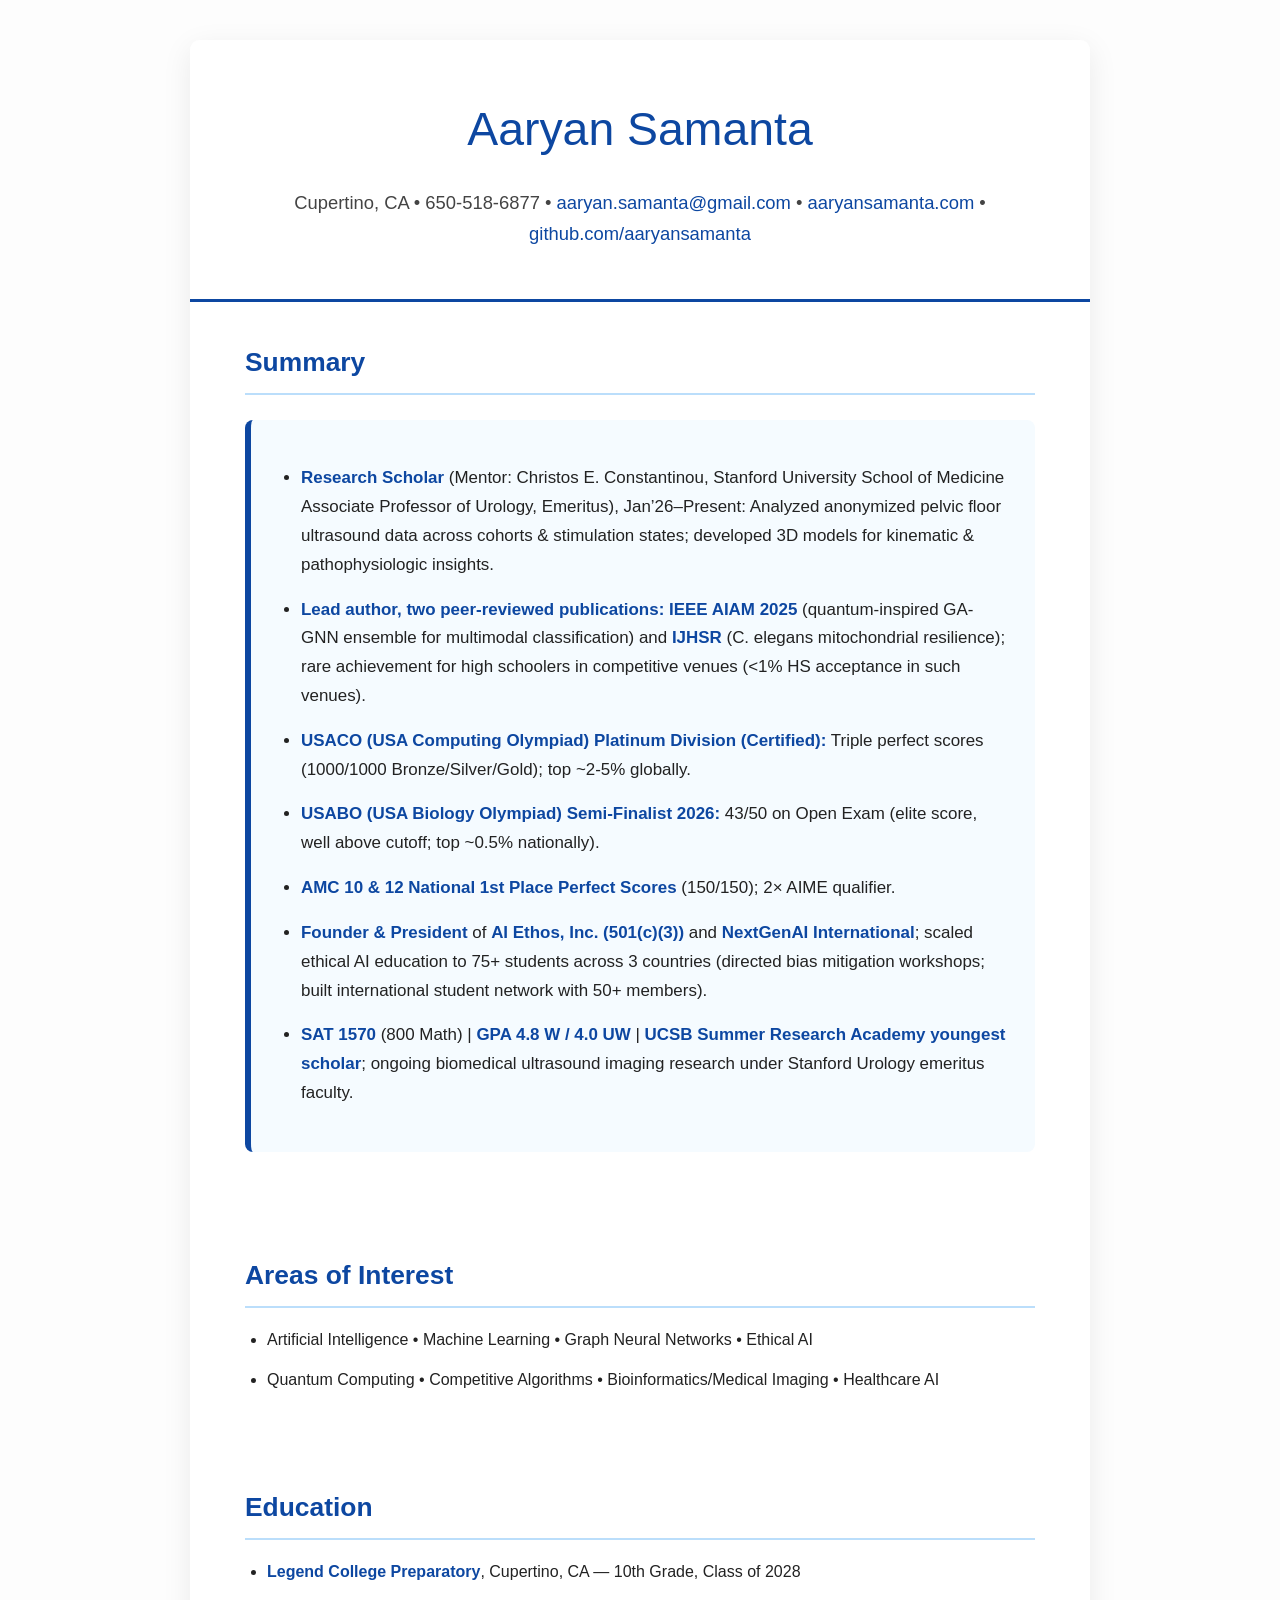
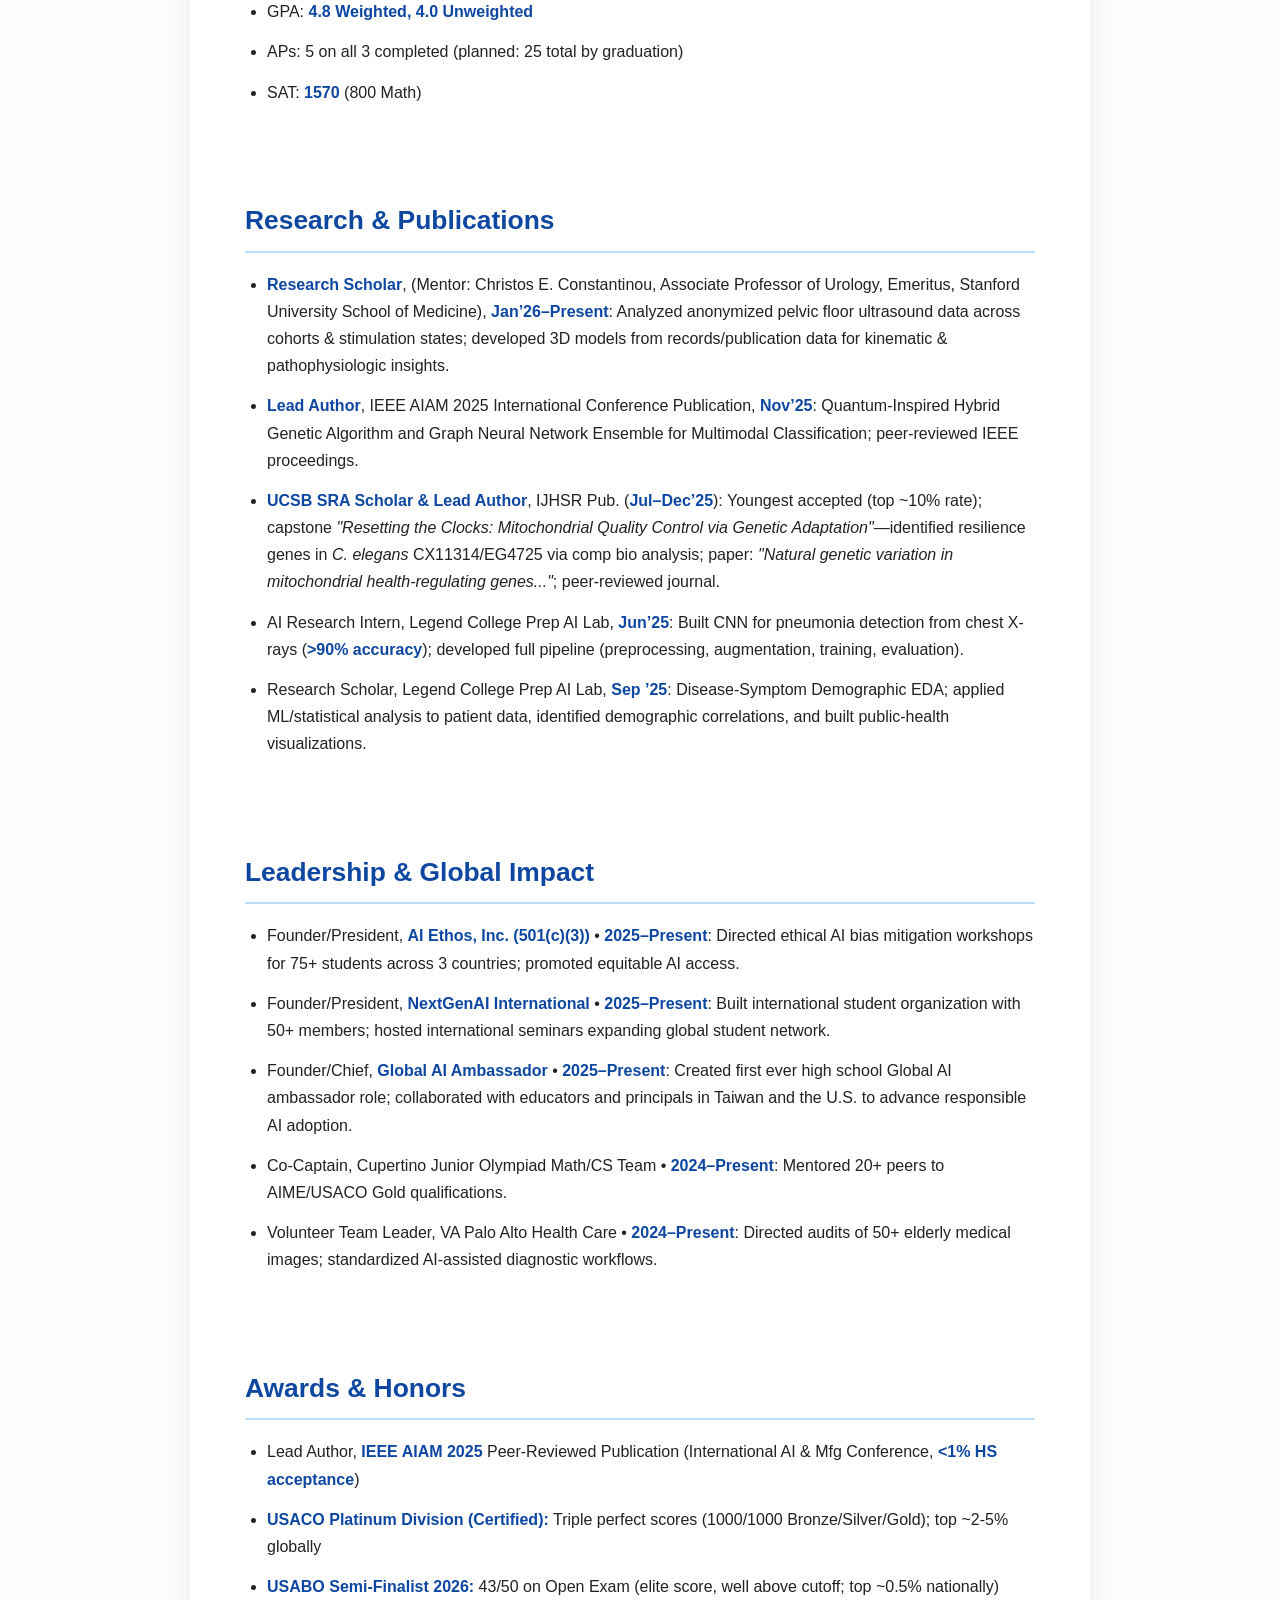
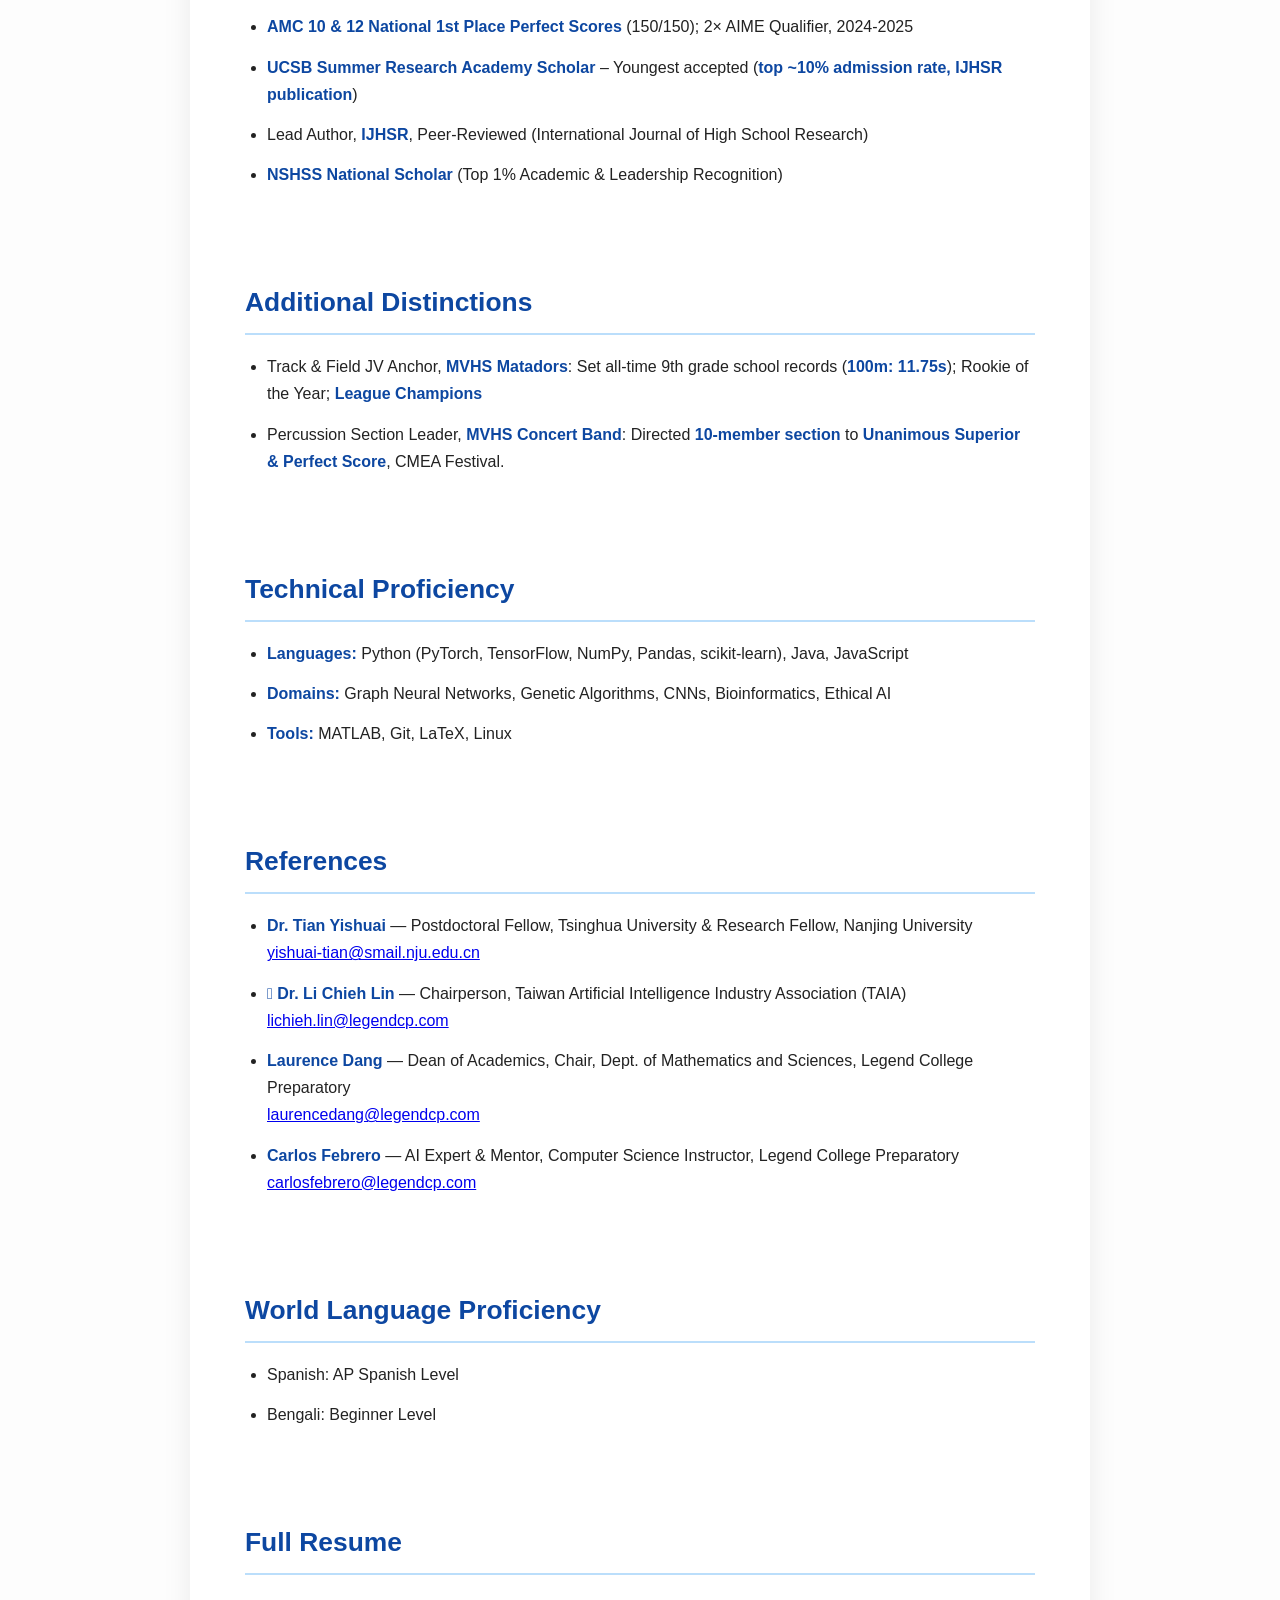
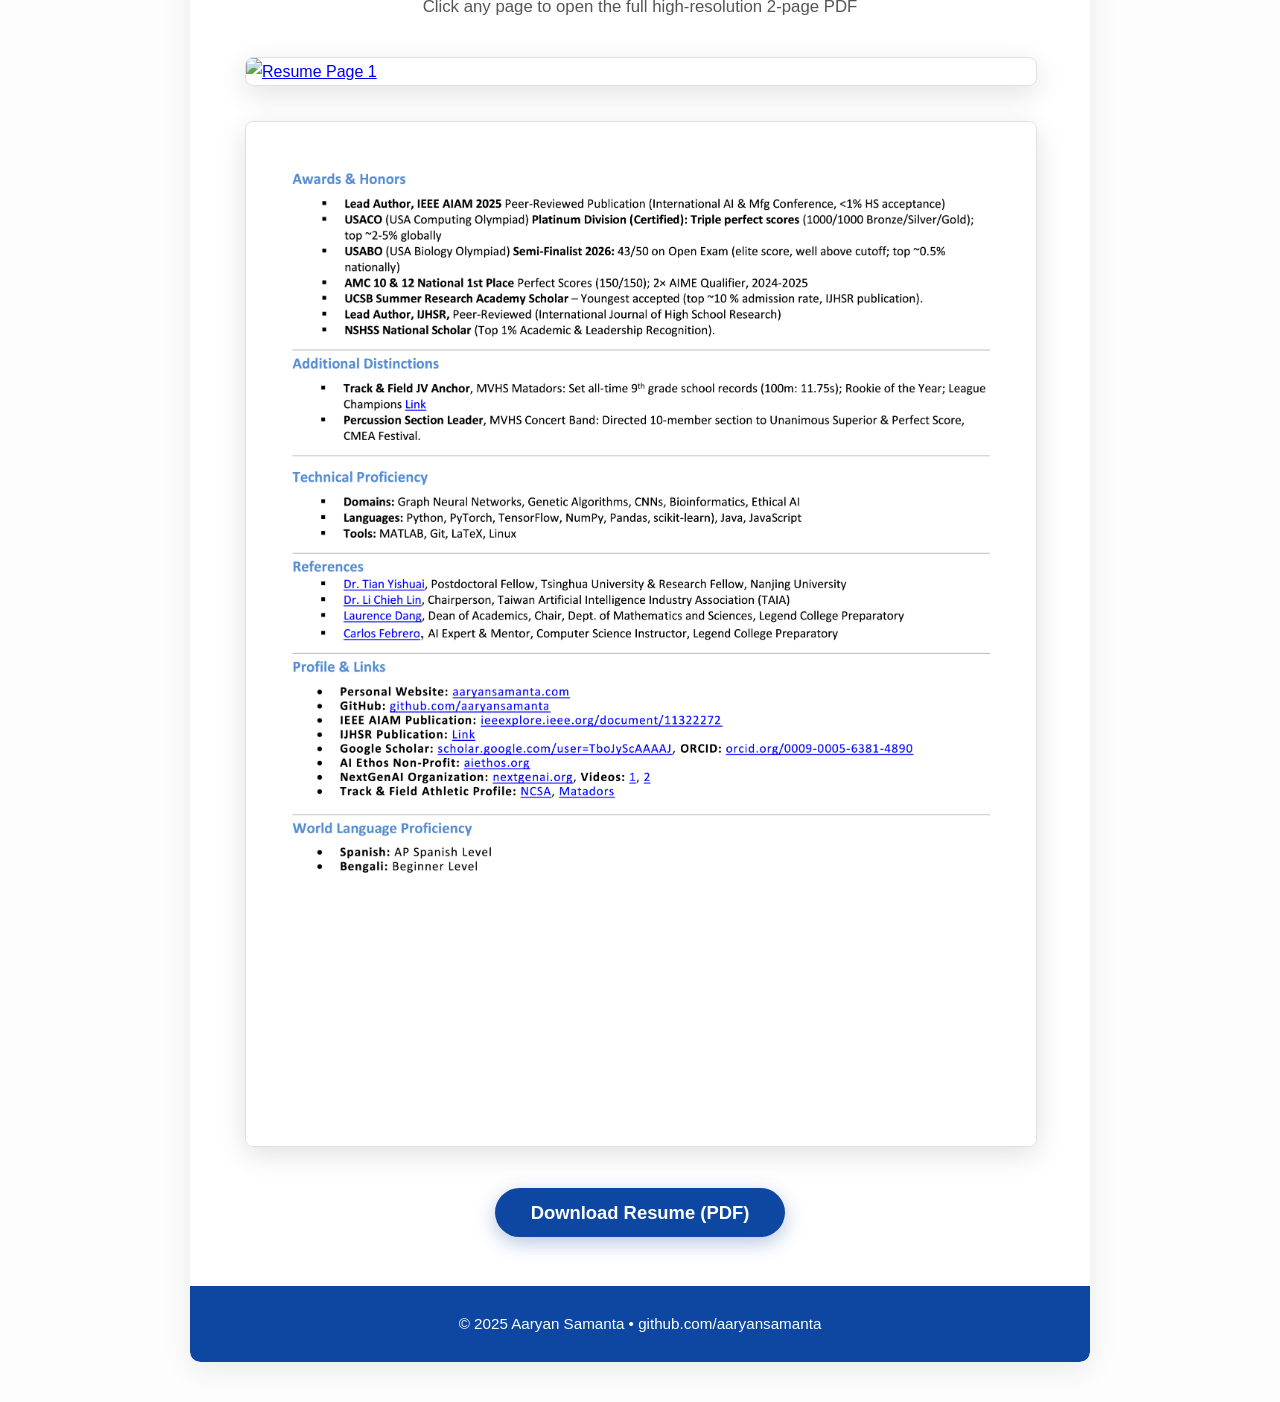
==== index.html @ 61c90069 "Update index.html" ====
<!DOCTYPE html>
<html lang="en">
<head>
  <meta charset="UTF-8" />
  <meta name="viewport" content="width=device-width, initial-scale=1.0"/>
  <title>Aaryan Samanta – Class of 2028</title>
  <link rel="stylesheet" href="https://cdnjs.cloudflare.com/ajax/libs/font-awesome/6.5.0/css/all.min.css"/>
  <style>
    body { font-family: 'Segoe UI', Arial, sans-serif; margin:0; padding:0; background:#fdfdfd; color:#222; line-height:1.7; }
    .container { max-width:900px; margin:40px auto; background:#fff; box-shadow:0 8px 30px rgba(0,0,0,0.08); overflow:hidden; border-radius:10px; }
    header { padding:50px 30px; text-align:center; background:#fff; border-bottom:3px solid #0d47a1; }
    header h1 { margin:0; font-size:2.9em; font-weight:400; color:#0d47a1; }
    header .contacts { margin-top:18px; font-size:1.15em; color:#444; }
    header a { color:#0d47a1; text-decoration:none; }
    header a:hover { text-decoration:underline; }
    section { padding:38px 55px; }
    h2 { color:#0d47a1; font-size:1.65em; margin-top:0; margin-bottom:18px; border-bottom:2px solid #bbdefb; padding-bottom:8px; }
    ul { padding-left:22px; margin:16px 0; }
    li { margin-bottom:13px; }
    li strong { color:#0d47a1; }
    .summary { background:#f5fbff; padding:28px; border-left:6px solid #0d47a1; margin:25px 0; font-size:1.06em; border-radius:8px; }
    .summary li { margin-bottom:16px; }
    /* Resume images */
    .resume-page {
      width: 100%;
      max-width: 820px;
      height: auto;
      display: block;
      margin: 35px auto;
      border: 1px solid #e0e0e0;
      box-shadow: 0 8px 28px rgba(0,0,0,0.12);
      border-radius: 8px;
      transition: transform 0.25s ease;
    }
    .resume-page:hover { transform: translateY(-4px); box-shadow: 0 16px 40px rgba(0,0,0,0.18); }
    .download-btn {
      text-align: center;
      margin: 50px 0 20px;
    }
    .download-btn a {
      background: #0d47a1;
      color: white;
      padding: 14px 36px;
      border-radius: 50px;
      text-decoration: none;
      font-weight: 600;
      font-size: 1.15em;
      box-shadow: 0 6px 20px rgba(13,71,161,0.3);
      transition: all 0.2s;
    }
    .download-btn a:hover { background:#1565c0; transform: translateY(-2px); box-shadow: 0 10px 25px rgba(13,71,161,0.4); }
    footer { text-align:center; padding:25px; background:#0d47a1; color:white; font-size:0.95em; border-bottom-left-radius:10px; border-bottom-right-radius:10px; }
    footer a { color:white; text-decoration:none; }
    footer a:hover { text-decoration:underline; }
    @media (max-width:768px) {
      header h1 { font-size:2.3em; }
      header { padding:40px 20px; }
      section { padding:30px 25px; }
      .container { margin:15px; border-radius:8px; }
      .resume-page { max-width:100%; }
    }
  </style>
</head>
<body>
<div class="container">
  <header>
    <h1>Aaryan Samanta</h1>
    <div class="contacts">
      Cupertino, CA • 650-518-6877 •
      <a href="mailto:aaryan.samanta@gmail.com">aaryan.samanta@gmail.com</a> •
      <a href="http://aaryansamanta.com" target="_blank">aaryansamanta.com</a> •
      <a href="https://github.com/aaryansamanta" target="_blank">github.com/aaryansamanta</a>
    </div>
  </header>
  <section>
    <h2>Summary</h2>
    <div class="summary">
      <ul>
        <li><strong>Research Scholar</strong> (Mentor: Christos E. Constantinou, Stanford University School of Medicine Associate Professor of Urology, Emeritus), Jan’26–Present: Analyzed anonymized pelvic floor ultrasound data across cohorts & stimulation states; developed 3D models for kinematic & pathophysiologic insights.</li>
        <li><strong>Lead author, two peer-reviewed publications:</strong> <strong>IEEE AIAM 2025</strong> (quantum-inspired GA-GNN ensemble for multimodal classification) and <strong>IJHSR</strong> (C. elegans mitochondrial resilience); rare achievement for high schoolers in competitive venues (&lt;1% HS acceptance in such venues).</li>
        <li><strong>USACO (USA Computing Olympiad) Platinum Division (Certified):</strong> Triple perfect scores (1000/1000 Bronze/Silver/Gold); top ~2-5% globally.</li>
        <li><strong>USABO (USA Biology Olympiad) Semi-Finalist 2026:</strong> 43/50 on Open Exam (elite score, well above cutoff; top ~0.5% nationally).</li>
        <li><strong>AMC 10 & 12 National 1st Place Perfect Scores</strong> (150/150); 2× AIME qualifier.</li>
        <li><strong>Founder & President</strong> of <strong>AI Ethos, Inc. (501(c)(3))</strong> and <strong>NextGenAI International</strong>; scaled ethical AI education to 75+ students across 3 countries (directed bias mitigation workshops; built international student network with 50+ members).</li>
        <li><strong>SAT 1570</strong> (800 Math) | <strong>GPA 4.8 W / 4.0 UW</strong> | <strong>UCSB Summer Research Academy youngest scholar</strong>; ongoing biomedical ultrasound imaging research under Stanford Urology emeritus faculty.</li>
      </ul>
    </div>
  </section>
  <section><h2>Areas of Interest</h2><ul><li>Artificial Intelligence • Machine Learning • Graph Neural Networks • Ethical AI</li><li>Quantum Computing • Competitive Algorithms • Bioinformatics/Medical Imaging • Healthcare AI</li></ul></section>
  <section><h2>Education</h2><ul><li><strong>Legend College Preparatory</strong>, Cupertino, CA — 10th Grade, Class of 2028</li><li>GPA: <strong>4.8 Weighted, 4.0 Unweighted </strong></li><li>APs: 5 on all 3 completed (planned: 25 total by graduation) </li><li>SAT: <strong>1570</strong> (800 Math)</li></ul></section>
  <section><h2>Research & Publications</h2><ul>
    <li><strong>Research Scholar</strong>, (Mentor: Christos E. Constantinou, Associate Professor of Urology, Emeritus, Stanford University School of Medicine), <strong>Jan’26–Present</strong>: Analyzed anonymized pelvic floor ultrasound data across cohorts & stimulation states; developed 3D models from records/publication data for kinematic & pathophysiologic insights.</li>
    <li><strong>Lead Author</strong>, IEEE AIAM 2025 International Conference Publication, <strong>Nov’25</strong>: Quantum-Inspired Hybrid Genetic Algorithm and Graph Neural Network Ensemble for Multimodal Classification; peer-reviewed IEEE proceedings.</li>
    <li><strong>UCSB SRA Scholar & Lead Author</strong>, IJHSR Pub. (<strong>Jul–Dec’25</strong>): Youngest accepted (top ~10% rate); capstone <em>"Resetting the Clocks: Mitochondrial Quality Control via Genetic Adaptation"</em>—identified resilience genes in <em>C. elegans</em> CX11314/EG4725 via comp bio analysis; paper: <em>"Natural genetic variation in mitochondrial health-regulating genes..."</em>; peer-reviewed journal.</li><li>AI Research Intern, Legend College Prep AI Lab, <strong>Jun’25</strong>: Built CNN for pneumonia detection from chest X-rays (<strong>&gt;90% accuracy</strong>); developed full pipeline (preprocessing, augmentation, training, evaluation).</li><li>Research Scholar, Legend College Prep AI Lab, <strong>Sep ’25</strong>: Disease-Symptom Demographic EDA; applied ML/statistical analysis to patient data, identified demographic correlations, and built public-health visualizations.</li></ul></section>


  <section><h2>Leadership & Global Impact</h2><ul><li>Founder/President, <strong>AI Ethos, Inc. (501(c)(3))</strong> • <strong>2025–Present</strong>: Directed ethical AI bias mitigation workshops for 75+ students across 3 countries; promoted equitable AI access.</li><li>Founder/President, <strong>NextGenAI International</strong> • <strong>2025–Present</strong>: Built international student organization with 50+ members; hosted international seminars expanding global student network.</li><li>Founder/Chief, <strong>Global AI Ambassador</strong> • <strong>2025–Present</strong>: Created first ever high school Global AI ambassador role; collaborated with educators and principals in Taiwan and the U.S. to advance responsible AI adoption.</li><li>Co-Captain, Cupertino Junior Olympiad Math/CS Team • <strong>2024–Present</strong>: Mentored 20+ peers to AIME/USACO Gold qualifications.</li><li>Volunteer Team Leader, VA Palo Alto Health Care • <strong>2024–Present</strong>: Directed audits of 50+ elderly medical images; standardized AI-assisted diagnostic workflows.</li></ul></section>
 
  
  <section><h2>Awards & Honors</h2>

    <ul>
    <li>Lead Author, <strong>IEEE AIAM 2025</strong> Peer-Reviewed Publication (International AI & Mfg Conference, <strong>&lt;1% HS acceptance</strong>)</li>
    <li><strong>USACO Platinum Division (Certified):</strong> Triple perfect scores (1000/1000 Bronze/Silver/Gold); top ~2-5% globally</li>
    <li><strong>USABO Semi-Finalist 2026:</strong> 43/50 on Open Exam (elite score, well above cutoff; top ~0.5% nationally)</li>
    <li><strong>AMC 10 & 12 National 1st Place Perfect Scores</strong> (150/150); 2× AIME Qualifier, 2024-2025</li>
    <li><strong>UCSB Summer Research Academy Scholar</strong> – Youngest accepted (<strong>top ~10% admission rate, IJHSR publication</strong>)</li>
    <li>Lead Author, <strong>IJHSR</strong>, Peer-Reviewed (International Journal of High School Research)</li>
    <li><strong>NSHSS National Scholar</strong> (Top 1% Academic & Leadership Recognition)</li>
  </ul>

  </section>
  
  
  <section><h2>Additional Distinctions</h2><ul><li>Track & Field JV Anchor, <strong>MVHS Matadors</strong>: Set all-time 9th grade school records (<strong>100m: 11.75s</strong>); Rookie of the Year; <strong>League Champions</strong></li><li>Percussion Section Leader, <strong>MVHS Concert Band</strong>: Directed <strong>10-member section</strong> to <strong>Unanimous Superior & Perfect Score</strong>, CMEA Festival.</li></ul></section>
  
  <section><h2>Technical Proficiency</h2><ul><li><strong>Languages:</strong> Python (PyTorch, TensorFlow, NumPy, Pandas, scikit-learn), Java, JavaScript</li><li><strong>Domains:</strong> Graph Neural Networks, Genetic Algorithms, CNNs, Bioinformatics, Ethical AI</li><li><strong>Tools:</strong> MATLAB, Git, LaTeX, Linux</li></ul></section>

  <section><h2>References</h2>
    <ul>
      <li><strong>Dr. Tian Yishuai</strong> — Postdoctoral Fellow, Tsinghua University & Research Fellow, Nanjing University<br>
          <a href="mailto:yishuai-tian@smail.nju.edu.cn">yishuai-tian@smail.nju.edu.cn</a></li>


      <li><strong>	Dr. Li Chieh Lin</strong> — Chairperson, Taiwan Artificial Intelligence Industry Association (TAIA)<br>
          <a href="mailto:lichieh.lin@legendcp.com">lichieh.lin@legendcp.com</a></li>

      
      <li><strong>Laurence Dang</strong> — Dean of Academics, Chair, Dept. of Mathematics and Sciences, Legend College Preparatory<br>
          <a href="mailto:laurencedang@legendcp.com">laurencedang@legendcp.com</a></li>
      <li><strong>Carlos Febrero</strong> — AI Expert & Mentor, Computer Science Instructor, Legend College Preparatory<br>
          <a href="mailto:carlosfebrero@legendcp.com">carlosfebrero@legendcp.com</a></li>
    </ul>
  </section>
  <section><h2>World Language Proficiency</h2><ul><li>Spanish: AP Spanish Level</li><li>Bengali: Beginner Level</li></ul></section>
  <!-- TWO PNGs + ONE PDF -->
  <section>
    <h2>Full Resume</h2>
    <p style="text-align:center; color:#555; font-size:1.05em; margin-bottom:30px;">
      Click any page to open the full high-resolution 2-page PDF
    </p>
    <a href="aaryan-samanta-resume.pdf" target="_blank">
      <img src="aaryan-samanta-resume-page1.png" alt="Resume Page 1" class="resume-page">
    </a>
    <a href="aaryan-samanta-resume.pdf" target="_blank">
      <img src="aaryan-samanta-resume-page2.png" alt="Resume Page 2" class="resume-page">
    </a>
    <div class="download-btn">
      <a href="aaryan-samanta-resume.pdf" target="_blank">
        Download Resume (PDF)
      </a>
    </div>
  </section>
  <footer>
    © 2025 Aaryan Samanta • <a href="https://github.com/aaryansamanta">github.com/aaryansamanta</a>
  </footer>
</div>
</body>
</html>
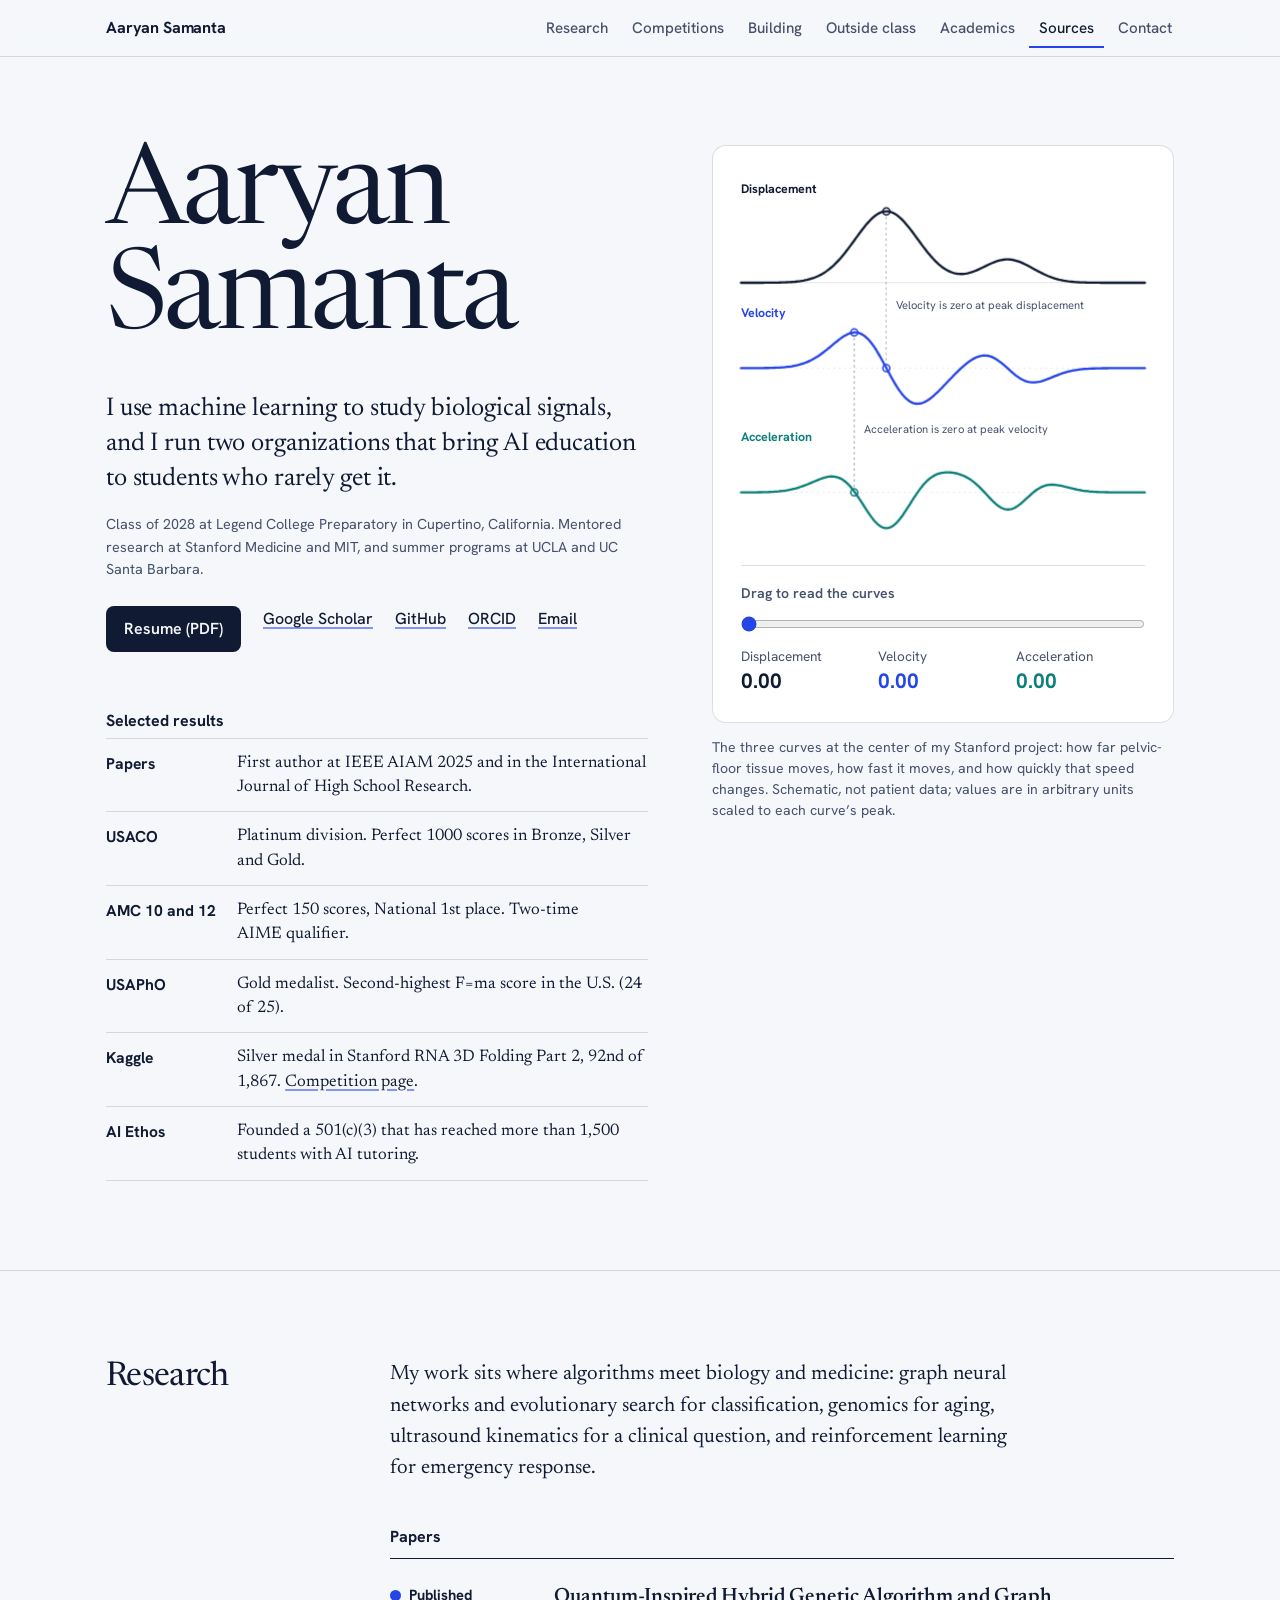
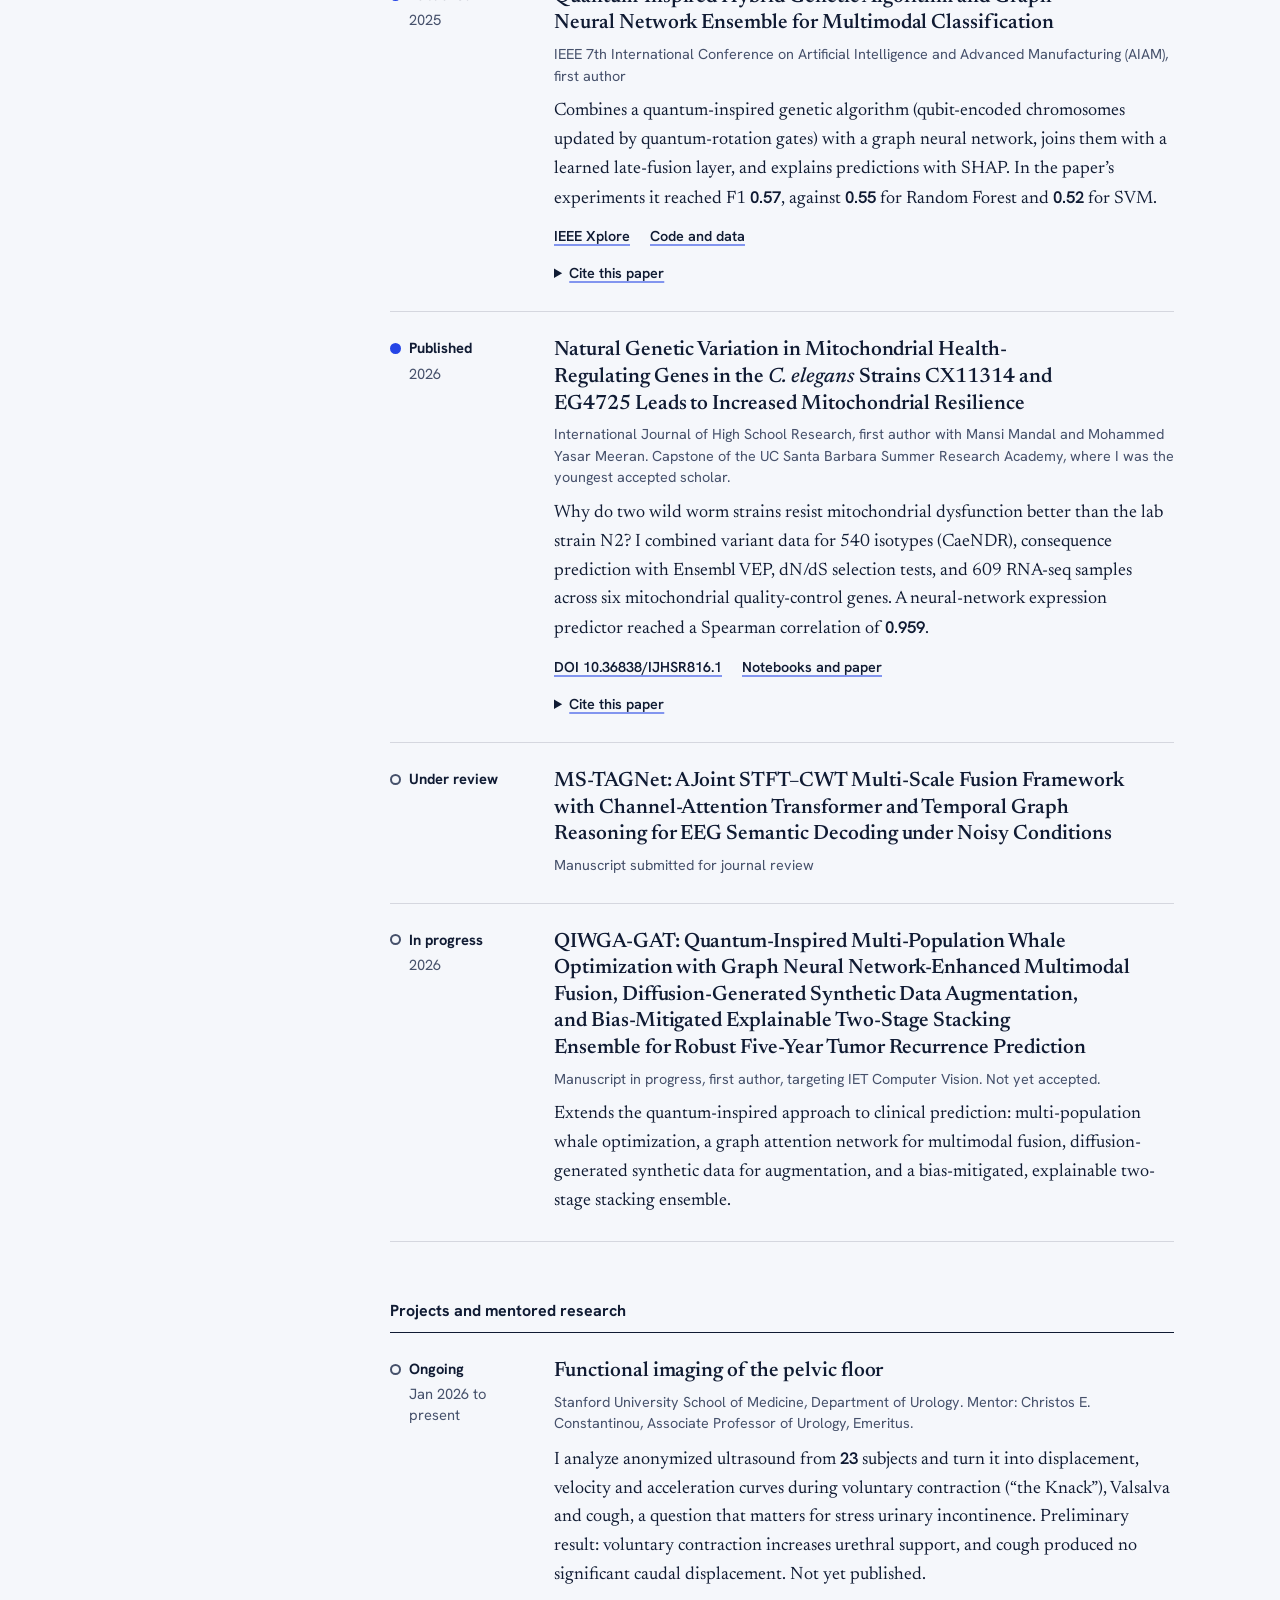
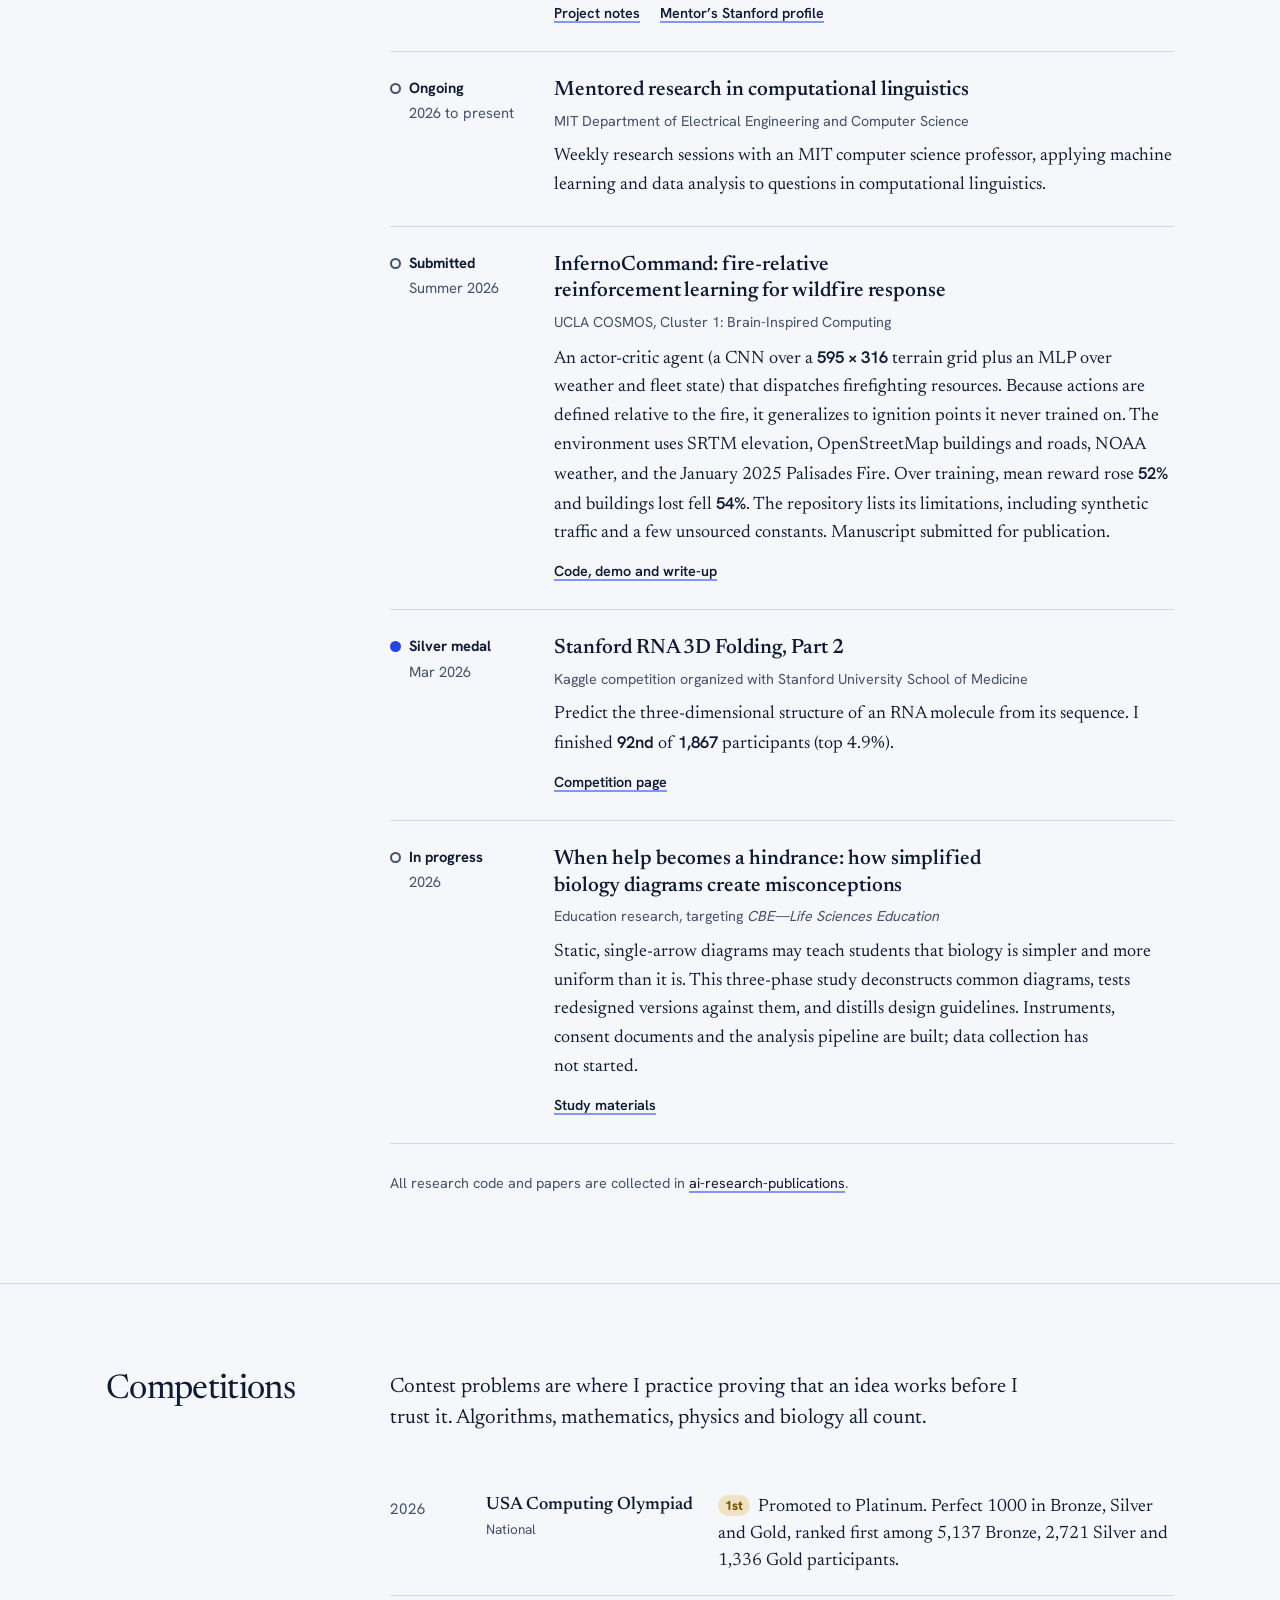
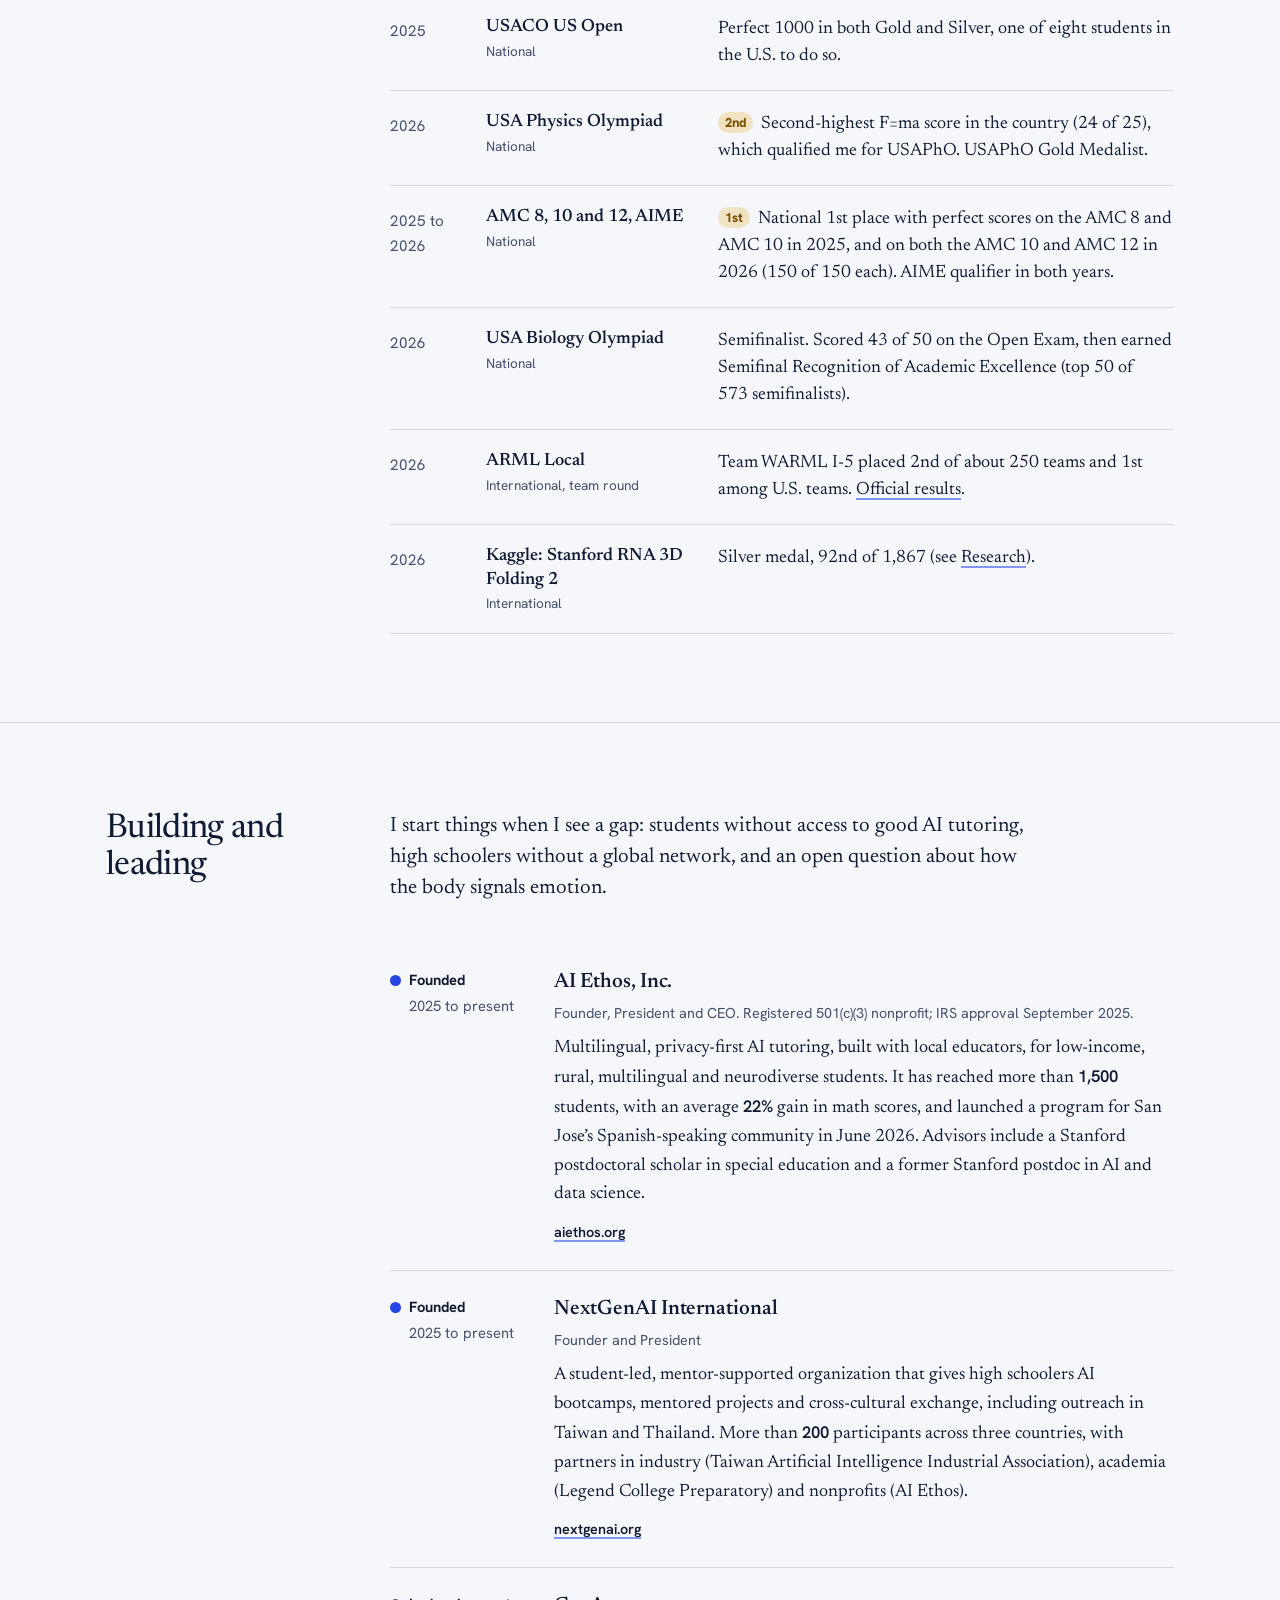
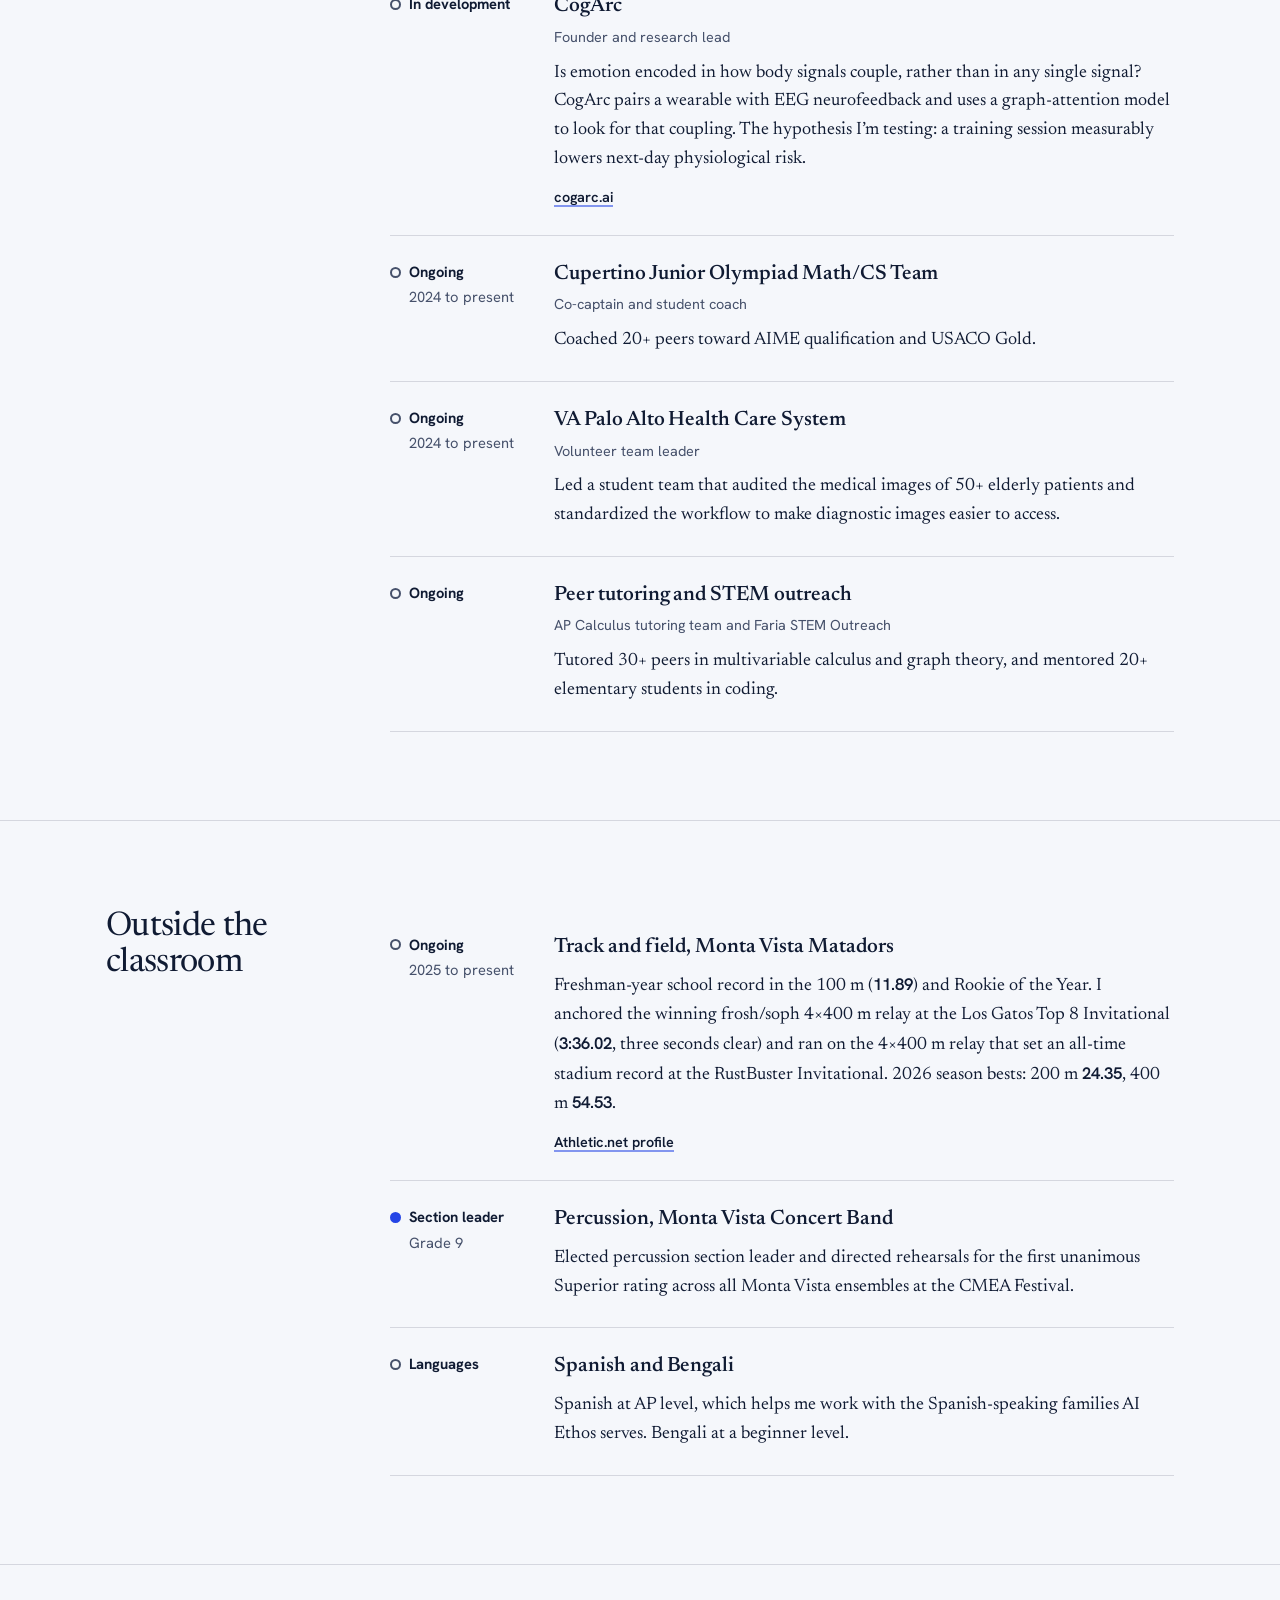
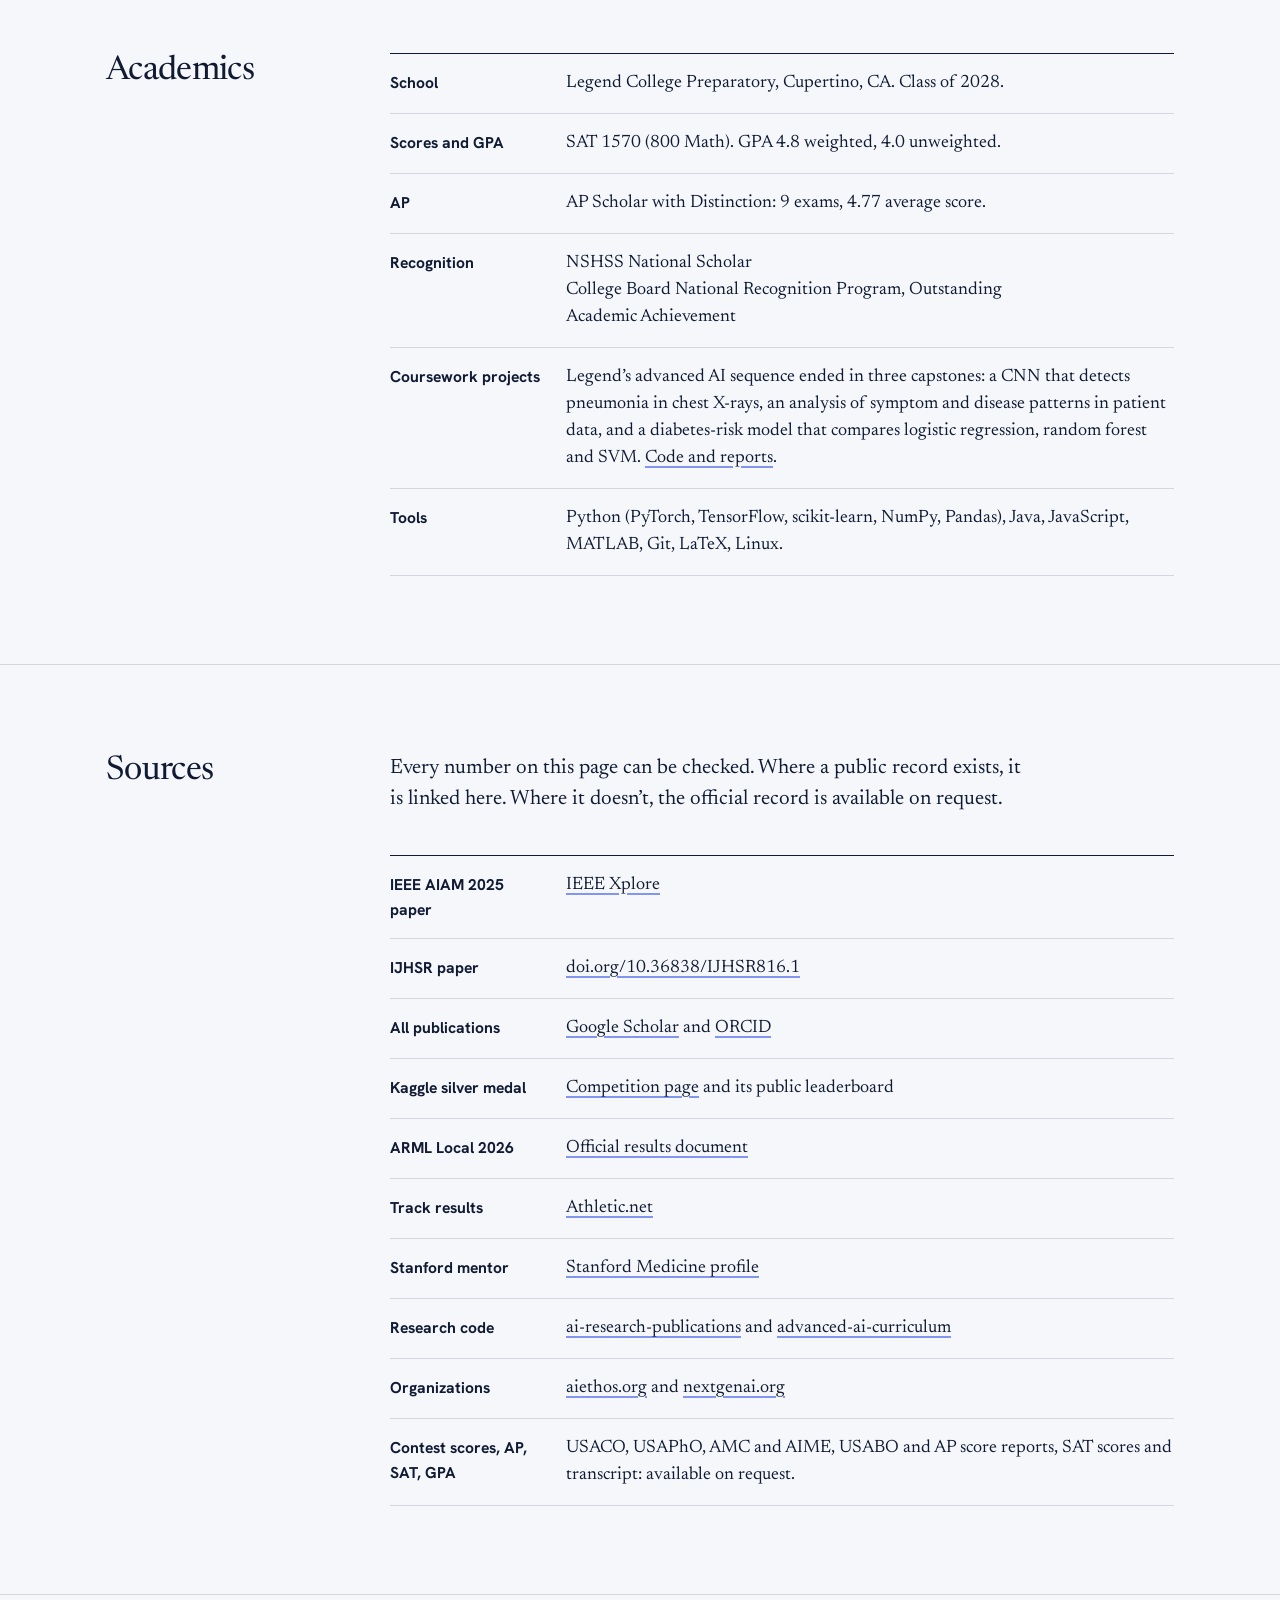
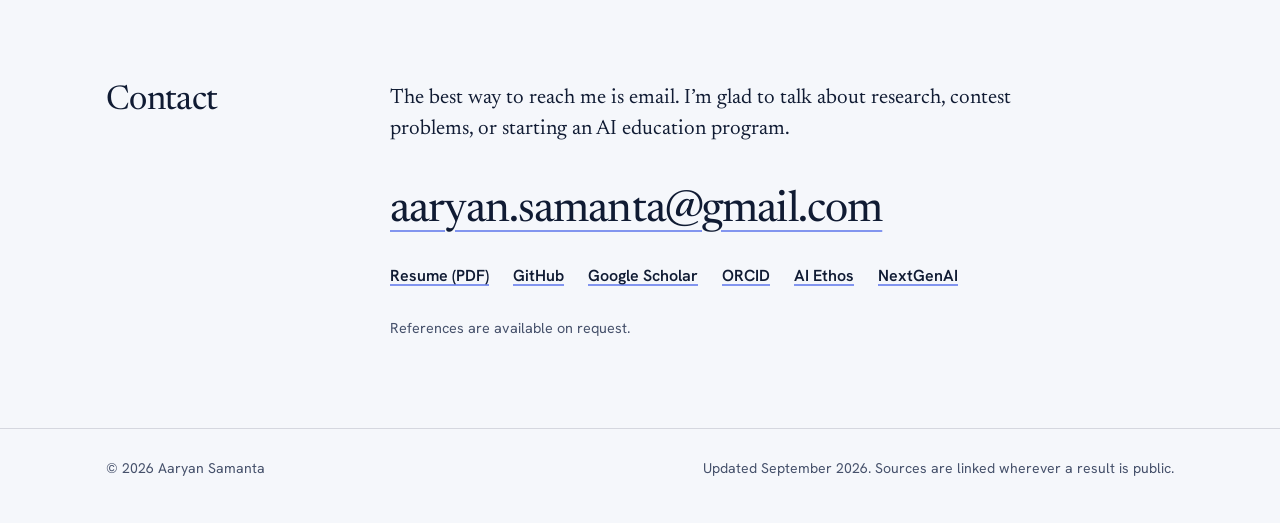
==== commit a94b614c: "updated" ====
--- a/index.html
+++ b/index.html
@@ -1,159 +1,557 @@
 <!DOCTYPE html>
 <html lang="en">
 <head>
-  <meta charset="UTF-8" />
-  <meta name="viewport" content="width=device-width, initial-scale=1.0"/>
-  <title>Aaryan Samanta – Class of 2028</title>
-  <link rel="stylesheet" href="https://cdnjs.cloudflare.com/ajax/libs/font-awesome/6.5.0/css/all.min.css"/>
-  <style>
-    body { font-family: 'Segoe UI', Arial, sans-serif; margin:0; padding:0; background:#fdfdfd; color:#222; line-height:1.7; }
-    .container { max-width:900px; margin:40px auto; background:#fff; box-shadow:0 8px 30px rgba(0,0,0,0.08); overflow:hidden; border-radius:10px; }
-    header { padding:50px 30px; text-align:center; background:#fff; border-bottom:3px solid #0d47a1; }
-    header h1 { margin:0; font-size:2.9em; font-weight:400; color:#0d47a1; }
-    header .contacts { margin-top:18px; font-size:1.15em; color:#444; }
-    header a { color:#0d47a1; text-decoration:none; }
-    header a:hover { text-decoration:underline; }
-    section { padding:38px 55px; }
-    h2 { color:#0d47a1; font-size:1.65em; margin-top:0; margin-bottom:18px; border-bottom:2px solid #bbdefb; padding-bottom:8px; }
-    ul { padding-left:22px; margin:16px 0; }
-    li { margin-bottom:13px; }
-    li strong { color:#0d47a1; }
-    .summary { background:#f5fbff; padding:28px; border-left:6px solid #0d47a1; margin:25px 0; font-size:1.06em; border-radius:8px; }
-    .summary li { margin-bottom:16px; }
-    /* Resume images */
-    .resume-page {
-      width: 100%;
-      max-width: 820px;
-      height: auto;
-      display: block;
-      margin: 35px auto;
-      border: 1px solid #e0e0e0;
-      box-shadow: 0 8px 28px rgba(0,0,0,0.12);
-      border-radius: 8px;
-      transition: transform 0.25s ease;
-    }
-    .resume-page:hover { transform: translateY(-4px); box-shadow: 0 16px 40px rgba(0,0,0,0.18); }
-    .download-btn {
-      text-align: center;
-      margin: 50px 0 20px;
-    }
-    .download-btn a {
-      background: #0d47a1;
-      color: white;
-      padding: 14px 36px;
-      border-radius: 50px;
-      text-decoration: none;
-      font-weight: 600;
-      font-size: 1.15em;
-      box-shadow: 0 6px 20px rgba(13,71,161,0.3);
-      transition: all 0.2s;
-    }
-    .download-btn a:hover { background:#1565c0; transform: translateY(-2px); box-shadow: 0 10px 25px rgba(13,71,161,0.4); }
-    footer { text-align:center; padding:25px; background:#0d47a1; color:white; font-size:0.95em; border-bottom-left-radius:10px; border-bottom-right-radius:10px; }
-    footer a { color:white; text-decoration:none; }
-    footer a:hover { text-decoration:underline; }
-    @media (max-width:768px) {
-      header h1 { font-size:2.3em; }
-      header { padding:40px 20px; }
-      section { padding:30px 25px; }
-      .container { margin:15px; border-radius:8px; }
-      .resume-page { max-width:100%; }
-    }
-  </style>
+  <meta charset="utf-8">
+  <meta name="viewport" content="width=device-width, initial-scale=1, viewport-fit=cover">
+  <title>Aaryan Samanta | Machine learning for biology and medicine</title>
+  <meta name="description" content="Aaryan Samanta, Class of 2028. First-author papers at IEEE and IJHSR, mentored research at Stanford Medicine and MIT, USACO Platinum, Kaggle Silver, and founder of AI Ethos, Inc.">
+  <meta name="author" content="Aaryan Samanta">
+  <meta name="robots" content="index, follow, max-image-preview:large">
+  <meta name="color-scheme" content="light dark">
+  <meta name="theme-color" content="#f5f7fb" media="(prefers-color-scheme: light)">
+  <meta name="theme-color" content="#0c1424" media="(prefers-color-scheme: dark)">
+  <link rel="canonical" href="https://aaryansamanta.github.io/">
+  <link rel="me" href="https://github.com/aaryansamanta">
+
+  <meta property="og:type" content="profile">
+  <meta property="og:site_name" content="Aaryan Samanta">
+  <meta property="og:locale" content="en_US">
+  <meta property="og:title" content="Aaryan Samanta">
+  <meta property="og:description" content="Machine learning for biology and medicine. First-author papers, mentored research at Stanford Medicine and MIT, USACO Platinum, and AI Ethos, Inc.">
+  <meta property="og:url" content="https://aaryansamanta.github.io/">
+  <meta property="og:image" content="https://aaryansamanta.github.io/assets/img/og.png">
+  <meta property="og:image:width" content="1200">
+  <meta property="og:image:height" content="630">
+  <meta property="og:image:alt" content="Aaryan Samanta, with schematic displacement, velocity and acceleration curves">
+  <meta property="profile:first_name" content="Aaryan">
+  <meta property="profile:last_name" content="Samanta">
+  <meta name="twitter:card" content="summary_large_image">
+  <meta name="twitter:title" content="Aaryan Samanta">
+  <meta name="twitter:description" content="Machine learning for biology and medicine. First-author papers, USACO Platinum, and AI Ethos, Inc.">
+  <meta name="twitter:image" content="https://aaryansamanta.github.io/assets/img/og.png">
+
+  <link rel="icon" href="assets/img/favicon.svg" type="image/svg+xml">
+  <link rel="apple-touch-icon" href="assets/img/apple-touch-icon.png">
+  <link rel="preload" href="assets/fonts/newsreader-latin-normal.woff2" as="font" type="font/woff2" crossorigin>
+  <link rel="preload" href="assets/fonts/hanken-grotesk-latin.woff2" as="font" type="font/woff2" crossorigin>
+  <link rel="stylesheet" href="assets/css/style.css">
+
+  <script type="application/ld+json">
+  {
+    "@context": "https://schema.org",
+    "@graph": [
+      {
+        "@type": "ProfilePage",
+        "@id": "https://aaryansamanta.github.io/#page",
+        "url": "https://aaryansamanta.github.io/",
+        "name": "Aaryan Samanta",
+        "dateModified": "2026-09-20",
+        "mainEntity": { "@id": "https://aaryansamanta.github.io/#person" }
+      },
+      {
+        "@type": "Person",
+        "@id": "https://aaryansamanta.github.io/#person",
+        "name": "Aaryan Samanta",
+        "url": "https://aaryansamanta.github.io/",
+        "description": "High school researcher working on machine learning for biology and medicine; founder of AI Ethos, Inc. and NextGenAI International.",
+        "affiliation": { "@type": "EducationalOrganization", "name": "Legend College Preparatory", "address": { "@type": "PostalAddress", "addressLocality": "Cupertino", "addressRegion": "CA", "addressCountry": "US" } },
+        "knowsAbout": ["Machine learning", "Graph neural networks", "Reinforcement learning", "Bioinformatics", "Medical imaging", "Competitive programming"],
+        "sameAs": [
+          "https://github.com/aaryansamanta",
+          "https://scholar.google.com/citations?user=TboJyScAAAAJ",
+          "https://orcid.org/0009-0005-6381-4890",
+          "https://www.aiethos.org",
+          "https://www.nextgenai.org"
+        ]
+      },
+      {
+        "@type": "ScholarlyArticle",
+        "name": "Quantum-Inspired Hybrid Genetic Algorithm and Graph Neural Network Ensemble for Multimodal Classification",
+        "author": { "@id": "https://aaryansamanta.github.io/#person" },
+        "datePublished": "2025",
+        "url": "https://ieeexplore.ieee.org/abstract/document/11322272",
+        "publisher": { "@type": "Organization", "name": "IEEE" },
+        "isPartOf": { "@type": "Event", "name": "2025 7th International Conference on Artificial Intelligence and Advanced Manufacturing (AIAM)" }
+      },
+      {
+        "@type": "ScholarlyArticle",
+        "name": "Natural Genetic Variation in Mitochondrial Health-Regulating Genes in the C. elegans Strains CX11314 and EG4725 Leads to Increased Mitochondrial Resilience",
+        "author": [
+          { "@id": "https://aaryansamanta.github.io/#person" },
+          { "@type": "Person", "name": "Mansi Mandal" },
+          { "@type": "Person", "name": "Mohammed Yasar Meeran" }
+        ],
+        "datePublished": "2026",
+        "url": "https://doi.org/10.36838/IJHSR816.1",
+        "identifier": { "@type": "PropertyValue", "propertyID": "DOI", "value": "10.36838/IJHSR816.1" },
+        "isPartOf": { "@type": "Periodical", "name": "International Journal of High School Research" }
+      }
+    ]
+  }
+  </script>
 </head>
+
 <body>
-<div class="container">
-  <header>
-    <h1>Aaryan Samanta</h1>
-    <div class="contacts">
-      Cupertino, CA • 650-518-6877 •
-      <a href="mailto:aaryan.samanta@gmail.com">aaryan.samanta@gmail.com</a> •
-      <a href="http://aaryansamanta.com" target="_blank">aaryansamanta.com</a> •
-      <a href="https://github.com/aaryansamanta" target="_blank">github.com/aaryansamanta</a>
+  <a class="skip" href="#main">Skip to content</a>
+
+  <header class="site-header">
+    <div class="wrap">
+      <a class="brand" href="#top">Aaryan Samanta</a>
+      <nav class="nav" aria-label="Sections">
+        <a href="#research">Research</a>
+        <a href="#competitions">Competitions</a>
+        <a href="#building">Building</a>
+        <a href="#life">Outside class</a>
+        <a href="#academics">Academics</a>
+        <a href="#sources">Sources</a>
+        <a href="#contact">Contact</a>
+      </nav>
     </div>
   </header>
-  <section>
-    <h2>Summary</h2>
-    <div class="summary">
-      <ul>
-        <li><strong>Research Scholar</strong> (Mentor: Christos E. Constantinou, Stanford University School of Medicine Associate Professor of Urology, Emeritus), Jan’26–Present: Analyzed anonymized pelvic floor ultrasound data across cohorts & stimulation states; developed 3D models for kinematic & pathophysiologic insights.</li>
-        <li><strong>Lead author, two peer-reviewed publications:</strong> <strong>IEEE AIAM 2025</strong> (quantum-inspired GA-GNN ensemble for multimodal classification) and <strong>IJHSR</strong> (C. elegans mitochondrial resilience); rare achievement for high schoolers in competitive venues (&lt;1% HS acceptance in such venues).</li>
-        <li><strong>USACO (USA Computing Olympiad) Platinum Division (Certified):</strong> Triple perfect scores (1000/1000 Bronze/Silver/Gold); top ~2-5% globally.</li>
-        <li><strong>USABO (USA Biology Olympiad) Semi-Finalist 2026:</strong> 43/50 on Open Exam (elite score, well above cutoff; top ~0.5% nationally).</li>
-        <li><strong>AMC 10 & 12 National 1st Place Perfect Scores</strong> (150/150); 2× AIME qualifier.</li>
-        <li><strong>Founder & President</strong> of <strong>AI Ethos, Inc. (501(c)(3))</strong> and <strong>NextGenAI International</strong>; scaled ethical AI education to 75+ students across 3 countries (directed bias mitigation workshops; built international student network with 50+ members).</li>
-        <li><strong>SAT 1570</strong> (800 Math) | <strong>GPA 4.8 W / 4.0 UW</strong> | <strong>UCSB Summer Research Academy youngest scholar</strong>; ongoing biomedical ultrasound imaging research under Stanford Urology emeritus faculty.</li>
-      </ul>
+
+  <main id="main">
+
+    <!-- ===================== Hero ===================== -->
+    <section class="hero" id="top" aria-labelledby="name">
+      <div class="wrap hero-grid">
+        <div class="hero-copy">
+          <h1 id="name"><span>Aaryan</span><span>Samanta</span></h1>
+          <p class="lead">I use machine learning to study biological signals, and I run two organizations that bring AI education to students who rarely get it.</p>
+          <p class="hero-meta">Class of 2028 at Legend College Preparatory in Cupertino, California. Mentored research at Stanford Medicine and MIT, and summer programs at UCLA and UC Santa Barbara.</p>
+          <p class="hero-links">
+            <a class="btn" href="aaryan-samanta-resume.pdf">Resume (PDF)</a>
+            <a href="https://scholar.google.com/citations?user=TboJyScAAAAJ">Google Scholar</a>
+            <a href="https://github.com/aaryansamanta">GitHub</a>
+            <a href="https://orcid.org/0009-0005-6381-4890">ORCID</a>
+            <a href="#contact">Email</a>
+          </p>
+
+          <div class="record">
+            <h2>Selected results</h2>
+            <dl>
+              <div class="record-row"><dt>Papers</dt><dd>First author at IEEE AIAM 2025 and in the International Journal of High School Research.</dd></div>
+              <div class="record-row"><dt>USACO</dt><dd>Platinum division. Perfect 1000 scores in Bronze, Silver and Gold.</dd></div>
+              <div class="record-row"><dt>AMC 10 and 12</dt><dd>Perfect 150 scores, National 1st place. Two-time AIME qualifier.</dd></div>
+              <div class="record-row"><dt>USAPhO</dt><dd>Gold medalist. Second-highest F=ma score in the U.S. (24 of 25).</dd></div>
+              <div class="record-row"><dt>Kaggle</dt><dd>Silver medal in Stanford RNA 3D Folding Part 2, 92nd of 1,867. <a href="https://www.kaggle.com/competitions/stanford-rna-3d-folding-2">Competition page</a>.</dd></div>
+              <div class="record-row"><dt>AI Ethos</dt><dd>Founded a 501(c)(3) that has reached more than 1,500 students with AI tutoring.</dd></div>
+            </dl>
+          </div>
+        </div>
+
+        <figure class="figure">
+          <div class="figure-panel">
+<svg class="fig-svg" viewBox="0 0 520 480" role="img" aria-labelledby="fig-title fig-desc" xmlns="http://www.w3.org/2000/svg">
+<title id="fig-title">Displacement, velocity and acceleration curves</title>
+<desc id="fig-desc">Three stacked schematic curves. Displacement rises and falls; its slope, velocity, crosses zero at the displacement peak; the slope of velocity, acceleration, crosses zero at the velocity peak.</desc>
+<g class="fig-axes">
+<line x1="0" y1="140" x2="520" y2="140"/>
+<line x1="0" y1="250.0" x2="520" y2="250.0" stroke-dasharray="2 5"/>
+<line x1="0" y1="410.0" x2="520" y2="410.0" stroke-dasharray="2 5"/>
+</g>
+<g class="fig-guides">
+<line x1="187.1" y1="48.0" x2="187.1" y2="250.0"/>
+<line x1="145.8" y1="204.0" x2="145.8" y2="410.0"/>
+</g>
+<g class="fig-dots">
+<circle class="d0" cx="187.1" cy="48.0" r="4.5"/>
+<circle class="d1" cx="187.1" cy="250.0" r="4.5"/>
+<circle class="d1" cx="145.8" cy="204.0" r="4.5"/>
+<circle class="d2" cx="145.8" cy="410.0" r="4.5"/>
+</g>
+<g class="fig-labels">
+<text x="0" y="24" class="l0">Displacement</text>
+<text x="0" y="184" class="l1">Velocity</text>
+<text x="0" y="344" class="l2">Acceleration</text>
+<text x="199.1" y="174" class="note">Velocity is zero at peak displacement</text>
+<text x="157.8" y="334" class="note">Acceleration is zero at peak velocity</text>
+</g>
+<path class="trace t0" pathLength="1" d="M0.0,140.0 L2.2,140.0 L4.4,140.0 L6.5,140.0 L8.7,140.0 L10.9,140.0 L13.1,140.0 L15.2,140.0 L17.4,140.0 L19.6,140.0 L21.8,140.0 L23.9,140.0 L26.1,140.0 L28.3,140.0 L30.5,139.9 L32.6,139.9 L34.8,139.9 L37.0,139.9 L39.2,139.9 L41.3,139.9 L43.5,139.8 L45.7,139.8 L47.9,139.8 L50.0,139.7 L52.2,139.6 L54.4,139.6 L56.6,139.5 L58.7,139.4 L60.9,139.3 L63.1,139.2 L65.3,139.0 L67.4,138.9 L69.6,138.7 L71.8,138.4 L74.0,138.2 L76.2,137.9 L78.3,137.5 L80.5,137.2 L82.7,136.7 L84.9,136.3 L87.0,135.7 L89.2,135.1 L91.4,134.4 L93.6,133.7 L95.7,132.9 L97.9,132.0 L100.1,131.0 L102.3,129.9 L104.4,128.7 L106.6,127.4 L108.8,126.0 L111.0,124.4 L113.1,122.8 L115.3,121.0 L117.5,119.2 L119.7,117.2 L121.8,115.1 L124.0,112.8 L126.2,110.5 L128.4,108.1 L130.5,105.5 L132.7,102.9 L134.9,100.1 L137.1,97.3 L139.2,94.4 L141.4,91.5 L143.6,88.5 L145.8,85.6 L147.9,82.5 L150.1,79.6 L152.3,76.6 L154.5,73.7 L156.7,70.8 L158.8,68.1 L161.0,65.4 L163.2,62.9 L165.4,60.5 L167.5,58.3 L169.7,56.2 L171.9,54.4 L174.1,52.7 L176.2,51.3 L178.4,50.1 L180.6,49.2 L182.8,48.6 L184.9,48.1 L187.1,48.0 L189.3,48.1 L191.5,48.5 L193.6,49.2 L195.8,50.1 L198.0,51.2 L200.2,52.6 L202.3,54.2 L204.5,56.1 L206.7,58.1 L208.9,60.3 L211.0,62.7 L213.2,65.2 L215.4,67.8 L217.6,70.6 L219.7,73.4 L221.9,76.3 L224.1,79.3 L226.3,82.3 L228.5,85.2 L230.6,88.2 L232.8,91.2 L235.0,94.1 L237.2,96.9 L239.3,99.7 L241.5,102.4 L243.7,105.0 L245.9,107.5 L248.0,109.8 L250.2,112.1 L252.4,114.2 L254.6,116.2 L256.7,118.0 L258.9,119.7 L261.1,121.3 L263.3,122.7 L265.4,123.9 L267.6,125.0 L269.8,126.0 L272.0,126.8 L274.1,127.5 L276.3,128.0 L278.5,128.4 L280.7,128.6 L282.8,128.7 L285.0,128.7 L287.2,128.5 L289.4,128.2 L291.5,127.8 L293.7,127.3 L295.9,126.7 L298.1,126.0 L300.3,125.2 L302.4,124.4 L304.6,123.4 L306.8,122.5 L309.0,121.4 L311.1,120.4 L313.3,119.3 L315.5,118.3 L317.7,117.2 L319.8,116.2 L322.0,115.2 L324.2,114.3 L326.4,113.4 L328.5,112.6 L330.7,111.9 L332.9,111.3 L335.1,110.8 L337.2,110.4 L339.4,110.1 L341.6,110.0 L343.8,110.0 L345.9,110.1 L348.1,110.3 L350.3,110.7 L352.5,111.1 L354.6,111.7 L356.8,112.4 L359.0,113.2 L361.2,114.1 L363.3,115.1 L365.5,116.1 L367.7,117.2 L369.9,118.3 L372.1,119.5 L374.2,120.7 L376.4,121.9 L378.6,123.1 L380.8,124.2 L382.9,125.4 L385.1,126.5 L387.3,127.6 L389.5,128.7 L391.6,129.7 L393.8,130.7 L396.0,131.6 L398.2,132.4 L400.3,133.2 L402.5,134.0 L404.7,134.7 L406.9,135.3 L409.0,135.9 L411.2,136.4 L413.4,136.8 L415.6,137.3 L417.7,137.6 L419.9,138.0 L422.1,138.3 L424.3,138.5 L426.4,138.7 L428.6,138.9 L430.8,139.1 L433.0,139.2 L435.1,139.4 L437.3,139.5 L439.5,139.6 L441.7,139.6 L443.8,139.7 L446.0,139.8 L448.2,139.8 L450.4,139.8 L452.6,139.9 L454.7,139.9 L456.9,139.9 L459.1,139.9 L461.3,139.9 L463.4,140.0 L465.6,140.0 L467.8,140.0 L470.0,140.0 L472.1,140.0 L474.3,140.0 L476.5,140.0 L478.7,140.0 L480.8,140.0 L483.0,140.0 L485.2,140.0 L487.4,140.0 L489.5,140.0 L491.7,140.0 L493.9,140.0 L496.1,140.0 L498.2,140.0 L500.4,140.0 L502.6,140.0 L504.8,140.0 L506.9,140.0 L509.1,140.0 L511.3,140.0 L513.5,140.0 L515.6,140.0 L517.8,140.0 L520.0,140.0"/>
+<path class="trace t1" pathLength="1" d="M0.0,250.0 L2.2,250.0 L4.4,250.0 L6.5,250.0 L8.7,250.0 L10.9,250.0 L13.1,250.0 L15.2,250.0 L17.4,250.0 L19.6,249.9 L21.8,249.9 L23.9,249.9 L26.1,249.9 L28.3,249.9 L30.5,249.8 L32.6,249.8 L34.8,249.8 L37.0,249.7 L39.2,249.7 L41.3,249.6 L43.5,249.5 L45.7,249.4 L47.9,249.3 L50.0,249.2 L52.2,249.0 L54.4,248.9 L56.6,248.7 L58.7,248.4 L60.9,248.2 L63.1,247.9 L65.3,247.6 L67.4,247.2 L69.6,246.8 L71.8,246.3 L74.0,245.8 L76.2,245.2 L78.3,244.5 L80.5,243.8 L82.7,243.0 L84.9,242.2 L87.0,241.2 L89.2,240.2 L91.4,239.1 L93.6,237.9 L95.7,236.7 L97.9,235.3 L100.1,233.9 L102.3,232.4 L104.4,230.8 L106.6,229.2 L108.8,227.5 L111.0,225.8 L113.1,224.0 L115.3,222.2 L117.5,220.4 L119.7,218.5 L121.8,216.7 L124.0,215.0 L126.2,213.3 L128.4,211.7 L130.5,210.1 L132.7,208.7 L134.9,207.5 L137.1,206.4 L139.2,205.4 L141.4,204.7 L143.6,204.2 L145.8,204.0 L147.9,204.0 L150.1,204.3 L152.3,204.9 L154.5,205.8 L156.7,206.9 L158.8,208.4 L161.0,210.2 L163.2,212.2 L165.4,214.6 L167.5,217.2 L169.7,220.1 L171.9,223.3 L174.1,226.6 L176.2,230.2 L178.4,233.9 L180.6,237.8 L182.8,241.7 L184.9,245.8 L187.1,249.8 L189.3,253.9 L191.5,257.9 L193.6,261.9 L195.8,265.8 L198.0,269.5 L200.2,273.1 L202.3,276.5 L204.5,279.6 L206.7,282.5 L208.9,285.2 L211.0,287.5 L213.2,289.6 L215.4,291.4 L217.6,292.9 L219.7,294.1 L221.9,294.9 L224.1,295.5 L226.3,295.8 L228.5,295.7 L230.6,295.5 L232.8,294.9 L235.0,294.2 L237.2,293.1 L239.3,291.9 L241.5,290.6 L243.7,289.0 L245.9,287.3 L248.0,285.5 L250.2,283.5 L252.4,281.5 L254.6,279.4 L256.7,277.2 L258.9,275.0 L261.1,272.7 L263.3,270.4 L265.4,268.1 L267.6,265.8 L269.8,263.6 L272.0,261.3 L274.1,259.0 L276.3,256.8 L278.5,254.7 L280.7,252.6 L282.8,250.5 L285.0,248.5 L287.2,246.6 L289.4,244.8 L291.5,243.1 L293.7,241.5 L295.9,240.0 L298.1,238.6 L300.3,237.4 L302.4,236.3 L304.6,235.4 L306.8,234.7 L309.0,234.2 L311.1,233.8 L313.3,233.7 L315.5,233.8 L317.7,234.0 L319.8,234.5 L322.0,235.2 L324.2,236.1 L326.4,237.2 L328.5,238.5 L330.7,239.9 L332.9,241.5 L335.1,243.1 L337.2,244.9 L339.4,246.8 L341.6,248.7 L343.8,250.7 L345.9,252.6 L348.1,254.6 L350.3,256.4 L352.5,258.2 L354.6,259.9 L356.8,261.5 L359.0,262.9 L361.2,264.2 L363.3,265.3 L365.5,266.3 L367.7,267.0 L369.9,267.6 L372.1,268.0 L374.2,268.3 L376.4,268.3 L378.6,268.3 L380.8,268.0 L382.9,267.7 L385.1,267.2 L387.3,266.6 L389.5,265.9 L391.6,265.2 L393.8,264.4 L396.0,263.5 L398.2,262.7 L400.3,261.8 L402.5,260.9 L404.7,260.0 L406.9,259.2 L409.0,258.3 L411.2,257.5 L413.4,256.8 L415.6,256.1 L417.7,255.4 L419.9,254.8 L422.1,254.2 L424.3,253.7 L426.4,253.2 L428.6,252.8 L430.8,252.4 L433.0,252.1 L435.1,251.8 L437.3,251.5 L439.5,251.3 L441.7,251.1 L443.8,250.9 L446.0,250.8 L448.2,250.6 L450.4,250.5 L452.6,250.4 L454.7,250.4 L456.9,250.3 L459.1,250.2 L461.3,250.2 L463.4,250.2 L465.6,250.1 L467.8,250.1 L470.0,250.1 L472.1,250.1 L474.3,250.0 L476.5,250.0 L478.7,250.0 L480.8,250.0 L483.0,250.0 L485.2,250.0 L487.4,250.0 L489.5,250.0 L491.7,250.0 L493.9,250.0 L496.1,250.0 L498.2,250.0 L500.4,250.0 L502.6,250.0 L504.8,250.0 L506.9,250.0 L509.1,250.0 L511.3,250.0 L513.5,250.0 L515.6,250.0 L517.8,250.0 L520.0,250.0"/>
+<path class="trace t2" pathLength="1" d="M0.0,410.0 L2.2,410.0 L4.4,410.0 L6.5,410.0 L8.7,409.9 L10.9,409.9 L13.1,409.9 L15.2,409.9 L17.4,409.9 L19.6,409.9 L21.8,409.8 L23.9,409.8 L26.1,409.8 L28.3,409.7 L30.5,409.6 L32.6,409.6 L34.8,409.5 L37.0,409.4 L39.2,409.3 L41.3,409.2 L43.5,409.0 L45.7,408.9 L47.9,408.7 L50.0,408.4 L52.2,408.2 L54.4,407.9 L56.6,407.6 L58.7,407.3 L60.9,406.9 L63.1,406.5 L65.3,406.0 L67.4,405.5 L69.6,405.0 L71.8,404.4 L74.0,403.7 L76.2,403.0 L78.3,402.3 L80.5,401.5 L82.7,400.7 L84.9,399.8 L87.0,399.0 L89.2,398.1 L91.4,397.1 L93.6,396.2 L95.7,395.3 L97.9,394.4 L100.1,393.5 L102.3,392.7 L104.4,391.9 L106.6,391.2 L108.8,390.6 L111.0,390.1 L113.1,389.7 L115.3,389.5 L117.5,389.5 L119.7,389.6 L121.8,389.9 L124.0,390.5 L126.2,391.2 L128.4,392.2 L130.5,393.4 L132.7,394.9 L134.9,396.6 L137.1,398.6 L139.2,400.8 L141.4,403.2 L143.6,405.9 L145.8,408.7 L147.9,411.7 L150.1,414.9 L152.3,418.2 L154.5,421.5 L156.7,424.9 L158.8,428.3 L161.0,431.7 L163.2,435.0 L165.4,438.2 L167.5,441.2 L169.7,444.1 L171.9,446.7 L174.1,449.0 L176.2,451.1 L178.4,452.8 L180.6,454.2 L182.8,455.2 L184.9,455.8 L187.1,456.0 L189.3,455.8 L191.5,455.2 L193.6,454.3 L195.8,452.9 L198.0,451.2 L200.2,449.2 L202.3,446.9 L204.5,444.2 L206.7,441.4 L208.9,438.4 L211.0,435.1 L213.2,431.8 L215.4,428.4 L217.6,425.0 L219.7,421.5 L221.9,418.1 L224.1,414.7 L226.3,411.5 L228.5,408.3 L230.6,405.4 L232.8,402.6 L235.0,399.9 L237.2,397.5 L239.3,395.3 L241.5,393.3 L243.7,391.6 L245.9,390.0 L248.0,388.7 L250.2,387.5 L252.4,386.5 L254.6,385.8 L256.7,385.2 L258.9,384.7 L261.1,384.4 L263.3,384.2 L265.4,384.1 L267.6,384.2 L269.8,384.3 L272.0,384.6 L274.1,384.9 L276.3,385.3 L278.5,385.9 L280.7,386.5 L282.8,387.2 L285.0,388.0 L287.2,388.9 L289.4,390.0 L291.5,391.1 L293.7,392.4 L295.9,393.8 L298.1,395.4 L300.3,397.1 L302.4,398.9 L304.6,400.9 L306.8,402.9 L309.0,405.1 L311.1,407.3 L313.3,409.6 L315.5,412.0 L317.7,414.3 L319.8,416.7 L322.0,419.0 L324.2,421.2 L326.4,423.2 L328.5,425.2 L330.7,426.9 L332.9,428.4 L335.1,429.7 L337.2,430.7 L339.4,431.4 L341.6,431.9 L343.8,432.0 L345.9,431.8 L348.1,431.4 L350.3,430.7 L352.5,429.7 L354.6,428.4 L356.8,427.0 L359.0,425.3 L361.2,423.6 L363.3,421.7 L365.5,419.7 L367.7,417.7 L369.9,415.7 L372.1,413.7 L374.2,411.8 L376.4,409.9 L378.6,408.2 L380.8,406.6 L382.9,405.2 L385.1,404.0 L387.3,402.9 L389.5,402.0 L391.6,401.3 L393.8,400.7 L396.0,400.3 L398.2,400.1 L400.3,400.0 L402.5,400.1 L404.7,400.2 L406.9,400.5 L409.0,400.8 L411.2,401.2 L413.4,401.7 L415.6,402.2 L417.7,402.8 L419.9,403.3 L422.1,403.9 L424.3,404.4 L426.4,404.9 L428.6,405.4 L430.8,405.9 L433.0,406.4 L435.1,406.8 L437.3,407.2 L439.5,407.6 L441.7,407.9 L443.8,408.2 L446.0,408.4 L448.2,408.7 L450.4,408.9 L452.6,409.0 L454.7,409.2 L456.9,409.3 L459.1,409.4 L461.3,409.5 L463.4,409.6 L465.6,409.7 L467.8,409.7 L470.0,409.8 L472.1,409.8 L474.3,409.9 L476.5,409.9 L478.7,409.9 L480.8,409.9 L483.0,409.9 L485.2,410.0 L487.4,410.0 L489.5,410.0 L491.7,410.0 L493.9,410.0 L496.1,410.0 L498.2,410.0 L500.4,410.0 L502.6,410.0 L504.8,410.0 L506.9,410.0 L509.1,410.0 L511.3,410.0 L513.5,410.0 L515.6,410.0 L517.8,410.0 L520.0,410.0"/>
+<g class="fig-cursor" aria-hidden="true">
+<line class="cur-line" x1="0" y1="0" x2="0" y2="480"/>
+<circle class="p0" cx="0" cy="140" r="5.5"/>
+<circle class="p1" cx="0" cy="250" r="5.5"/>
+<circle class="p2" cx="0" cy="410" r="5.5"/>
+</g>
+</svg>
+            <div class="scrub-wrap" hidden>
+              <label class="scrub-label" for="scrub">Drag to read the curves</label>
+              <input class="scrub" id="scrub" type="range" min="0" max="1000" value="0" step="1">
+              <p class="readout" aria-hidden="true">
+                <span class="ro ro0">Displacement <b data-ro="0">0.00</b></span>
+                <span class="ro ro1">Velocity <b data-ro="1">0.00</b></span>
+                <span class="ro ro2">Acceleration <b data-ro="2">0.00</b></span>
+              </p>
+            </div>
+          </div>
+          <figcaption>The three curves at the center of my Stanford project: how far pelvic-floor tissue moves, how fast it moves, and how quickly that speed changes. Schematic, not patient data; values are in arbitrary units scaled to each curve’s peak.</figcaption>
+        </figure>
+      </div>
+    </section>
+
+    <!-- ===================== Research ===================== -->
+    <section class="section" id="research" aria-labelledby="research-h">
+      <div class="wrap section-grid">
+        <h2 class="section-title" id="research-h">Research</h2>
+        <div class="section-body">
+          <p class="section-intro">My work sits where algorithms meet biology and medicine: graph neural networks and evolutionary search for classification, genomics for aging, ultrasound kinematics for a clinical question, and reinforcement learning for emergency response.</p>
+
+          <div class="group">
+            <h3 class="group-title">Papers</h3>
+
+            <article class="row" id="paper-ieee">
+              <div class="row-aside"><span class="status status--done">Published</span><span class="row-date">2025</span></div>
+              <div>
+                <h4 class="row-title">Quantum-Inspired Hybrid Genetic Algorithm and Graph Neural Network Ensemble for Multimodal Classification</h4>
+                <p class="row-venue">IEEE 7th International Conference on Artificial Intelligence and Advanced Manufacturing (AIAM), first author</p>
+                <p class="row-text">Combines a quantum-inspired genetic algorithm (qubit-encoded chromosomes updated by quantum-rotation gates) with a graph neural network, joins them with a learned late-fusion layer, and explains predictions with SHAP. In the paper’s experiments it reached F1 <span class="figure-num">0.57</span>, against <span class="figure-num">0.55</span> for Random Forest and <span class="figure-num">0.52</span> for SVM.</p>
+                <p class="row-links">
+                  <a href="https://ieeexplore.ieee.org/abstract/document/11322272">IEEE Xplore</a>
+                  <a href="https://github.com/aaryansamanta/ai-research-publications/tree/main/ieee-aiam-2025-ga-gnn">Code and data</a>
+                </p>
+                <details class="cite">
+                  <summary>Cite this paper</summary>
+                  <pre><code>@inproceedings{samanta2025qihga,
+  author    = {Samanta, Aaryan},
+  title     = {Quantum-Inspired Hybrid Genetic Algorithm and Graph Neural Network
+               Ensemble for Multimodal Classification},
+  booktitle = {2025 7th International Conference on Artificial Intelligence and
+               Advanced Manufacturing (AIAM)},
+  year      = {2025},
+  publisher = {IEEE},
+  url       = {https://ieeexplore.ieee.org/document/11322272}
+}</code></pre>
+                </details>
+              </div>
+            </article>
+
+            <article class="row" id="paper-ijhsr">
+              <div class="row-aside"><span class="status status--done">Published</span><span class="row-date">2026</span></div>
+              <div>
+                <h4 class="row-title">Natural Genetic Variation in Mitochondrial Health-Regulating Genes in the <em>C. elegans</em> Strains CX11314 and EG4725 Leads to Increased Mitochondrial Resilience</h4>
+                <p class="row-venue">International Journal of High School Research, first author with Mansi Mandal and Mohammed Yasar Meeran. Capstone of the UC Santa Barbara Summer Research Academy, where I was the youngest accepted scholar.</p>
+                <p class="row-text">Why do two wild worm strains resist mitochondrial dysfunction better than the lab strain N2? I combined variant data for 540 isotypes (CaeNDR), consequence prediction with Ensembl VEP, dN/dS selection tests, and 609 RNA-seq samples across six mitochondrial quality-control genes. A neural-network expression predictor reached a Spearman correlation of <span class="figure-num">0.959</span>.</p>
+                <p class="row-links">
+                  <a href="https://doi.org/10.36838/IJHSR816.1">DOI 10.36838/IJHSR816.1</a>
+                  <a href="https://github.com/aaryansamanta/ai-research-publications/tree/main/ijhsr-2026-celegans-mito-resilience">Notebooks and paper</a>
+                </p>
+                <details class="cite">
+                  <summary>Cite this paper</summary>
+                  <pre><code>@article{samanta2026celegans,
+  author  = {Samanta, Aaryan and Mandal, Mansi and Meeran, Mohammed Yasar},
+  title   = {Natural Genetic Variation in Mitochondrial Health-Regulating Genes in
+             the C. elegans Strains CX11314 and EG4725 Leads to Increased
+             Mitochondrial Resilience},
+  journal = {International Journal of High School Research},
+  year    = {2026},
+  doi     = {10.36838/IJHSR816.1}
+}</code></pre>
+                </details>
+              </div>
+            </article>
+
+            <article class="row">
+              <div class="row-aside"><span class="status status--open">Under review</span></div>
+              <div>
+                <h4 class="row-title">MS-TAGNet: A Joint STFT–CWT Multi-Scale Fusion Framework with Channel-Attention Transformer and Temporal Graph Reasoning for EEG Semantic Decoding under Noisy Conditions</h4>
+                <p class="row-venue">Manuscript submitted for journal review</p>
+              </div>
+            </article>
+
+            <article class="row">
+              <div class="row-aside"><span class="status status--open">In progress</span><span class="row-date">2026</span></div>
+              <div>
+                <h4 class="row-title">QIWGA-GAT: Quantum-Inspired Multi-Population Whale Optimization with Graph Neural Network-Enhanced Multimodal Fusion, Diffusion-Generated Synthetic Data Augmentation, and Bias-Mitigated Explainable Two-Stage Stacking Ensemble for Robust Five-Year Tumor Recurrence Prediction</h4>
+                <p class="row-venue">Manuscript in progress, first author, targeting IET Computer Vision. Not yet accepted.</p>
+                <p class="row-text">Extends the quantum-inspired approach to clinical prediction: multi-population whale optimization, a graph attention network for multimodal fusion, diffusion-generated synthetic data for augmentation, and a bias-mitigated, explainable two-stage stacking ensemble.</p>
+              </div>
+            </article>
+          </div>
+
+          <div class="group">
+            <h3 class="group-title">Projects and mentored research</h3>
+
+            <article class="row">
+              <div class="row-aside"><span class="status status--open">Ongoing</span><span class="row-date">Jan 2026 to present</span></div>
+              <div>
+                <h4 class="row-title">Functional imaging of the pelvic floor</h4>
+                <p class="row-venue">Stanford University School of Medicine, Department of Urology. Mentor: Christos E. Constantinou, Associate Professor of Urology, Emeritus.</p>
+                <p class="row-text">I analyze anonymized ultrasound from <span class="figure-num">23</span> subjects and turn it into displacement, velocity and acceleration curves during voluntary contraction (“the Knack”), Valsalva and cough, a question that matters for stress urinary incontinence. Preliminary result: voluntary contraction increases urethral support, and cough produced no significant caudal displacement. Not yet published.</p>
+                <p class="row-links">
+                  <a href="https://github.com/aaryansamanta/ai-research-publications/tree/main/stanford-urology-2026">Project notes</a>
+                  <a href="https://med.stanford.edu/profiles/christos-constantinou">Mentor’s Stanford profile</a>
+                </p>
+              </div>
+            </article>
+
+            <article class="row">
+              <div class="row-aside"><span class="status status--open">Ongoing</span><span class="row-date">2026 to present</span></div>
+              <div>
+                <h4 class="row-title">Mentored research in computational linguistics</h4>
+                <p class="row-venue">MIT Department of Electrical Engineering and Computer Science</p>
+                <p class="row-text">Weekly research sessions with an MIT computer science professor, applying machine learning and data analysis to questions in computational linguistics.</p>
+              </div>
+            </article>
+
+            <article class="row">
+              <div class="row-aside"><span class="status status--open">Submitted</span><span class="row-date">Summer 2026</span></div>
+              <div>
+                <h4 class="row-title">InfernoCommand: fire-relative reinforcement learning for wildfire response</h4>
+                <p class="row-venue">UCLA COSMOS, Cluster 1: Brain-Inspired Computing</p>
+                <p class="row-text">An actor-critic agent (a CNN over a <span class="figure-num">595 × 316</span> terrain grid plus an MLP over weather and fleet state) that dispatches firefighting resources. Because actions are defined relative to the fire, it generalizes to ignition points it never trained on. The environment uses SRTM elevation, OpenStreetMap buildings and roads, NOAA weather, and the January 2025 Palisades Fire. Over training, mean reward rose <span class="figure-num">52%</span> and buildings lost fell <span class="figure-num">54%</span>. The repository lists its limitations, including synthetic traffic and a few unsourced constants. Manuscript submitted for publication.</p>
+                <p class="row-links">
+                  <a href="https://github.com/aaryansamanta/ai-research-publications/tree/main/ucla-cosmos-2026-c1-infernotactics">Code, demo and write-up</a>
+                </p>
+              </div>
+            </article>
+
+            <article class="row">
+              <div class="row-aside"><span class="status status--done">Silver medal</span><span class="row-date">Mar 2026</span></div>
+              <div>
+                <h4 class="row-title">Stanford RNA 3D Folding, Part 2</h4>
+                <p class="row-venue">Kaggle competition organized with Stanford University School of Medicine</p>
+                <p class="row-text">Predict the three-dimensional structure of an RNA molecule from its sequence. I finished <span class="figure-num">92nd</span> of <span class="figure-num">1,867</span> participants (top 4.9%).</p>
+                <p class="row-links">
+                  <a href="https://www.kaggle.com/competitions/stanford-rna-3d-folding-2">Competition page</a>
+                </p>
+              </div>
+            </article>
+
+            <article class="row">
+              <div class="row-aside"><span class="status status--open">In progress</span><span class="row-date">2026</span></div>
+              <div>
+                <h4 class="row-title">When help becomes a hindrance: how simplified biology diagrams create misconceptions</h4>
+                <p class="row-venue">Education research, targeting <em>CBE—Life Sciences Education</em></p>
+                <p class="row-text">Static, single-arrow diagrams may teach students that biology is simpler and more uniform than it is. This three-phase study deconstructs common diagrams, tests redesigned versions against them, and distills design guidelines. Instruments, consent documents and the analysis pipeline are built; data collection has not started.</p>
+                <p class="row-links">
+                  <a href="https://github.com/aaryansamanta/ai-research-publications/tree/main/cbe-diagram-misconceptions">Study materials</a>
+                </p>
+              </div>
+            </article>
+          </div>
+
+          <p class="fine">All research code and papers are collected in <a href="https://github.com/aaryansamanta/ai-research-publications">ai-research-publications</a>.</p>
+        </div>
+      </div>
+    </section>
+
+    <!-- ===================== Competitions ===================== -->
+    <section class="section" id="competitions" aria-labelledby="comp-h">
+      <div class="wrap section-grid">
+        <h2 class="section-title" id="comp-h">Competitions</h2>
+        <div class="section-body">
+          <p class="section-intro">Contest problems are where I practice proving that an idea works before I trust it. Algorithms, mathematics, physics and biology all count.</p>
+
+          <ul class="results">
+            <li>
+              <span class="year">2026</span>
+              <span class="contest">USA Computing Olympiad<small>National</small></span>
+              <span class="result"><span class="rank">1st</span> Promoted to Platinum. Perfect 1000 in Bronze, Silver and Gold, ranked first among 5,137 Bronze, 2,721 Silver and 1,336 Gold participants.</span>
+            </li>
+            <li>
+              <span class="year">2025</span>
+              <span class="contest">USACO US Open<small>National</small></span>
+              <span class="result">Perfect 1000 in both Gold and Silver, one of eight students in the U.S. to do so.</span>
+            </li>
+            <li>
+              <span class="year">2026</span>
+              <span class="contest">USA Physics Olympiad<small>National</small></span>
+              <span class="result"><span class="rank">2nd</span> Second-highest F=ma score in the country (24 of 25), which qualified me for USAPhO. USAPhO Gold Medalist.</span>
+            </li>
+            <li>
+              <span class="year">2025 to 2026</span>
+              <span class="contest">AMC 8, 10 and 12, AIME<small>National</small></span>
+              <span class="result"><span class="rank">1st</span> National 1st place with perfect scores on the AMC 8 and AMC 10 in 2025, and on both the AMC 10 and AMC 12 in 2026 (150 of 150 each). AIME qualifier in both years.</span>
+            </li>
+            <li>
+              <span class="year">2026</span>
+              <span class="contest">USA Biology Olympiad<small>National</small></span>
+              <span class="result">Semifinalist. Scored 43 of 50 on the Open Exam, then earned Semifinal Recognition of Academic Excellence (top 50 of 573 semifinalists).</span>
+            </li>
+            <li>
+              <span class="year">2026</span>
+              <span class="contest">ARML Local<small>International, team round</small></span>
+              <span class="result">Team WARML I-5 placed 2nd of about 250 teams and 1st among U.S. teams. <a href="https://docs.google.com/document/d/1naE5X9x5eNnPZf0jGakTIViwQc4lAb1MelV59VsEU3E/edit?tab=t.0">Official results</a>.</span>
+            </li>
+            <li>
+              <span class="year">2026</span>
+              <span class="contest">Kaggle: Stanford RNA 3D Folding 2<small>International</small></span>
+              <span class="result">Silver medal, 92nd of 1,867 (see <a href="#research">Research</a>).</span>
+            </li>
+          </ul>
+        </div>
+      </div>
+    </section>
+
+    <!-- ===================== Building ===================== -->
+    <section class="section" id="building" aria-labelledby="build-h">
+      <div class="wrap section-grid">
+        <h2 class="section-title" id="build-h">Building and leading</h2>
+        <div class="section-body">
+          <p class="section-intro">I start things when I see a gap: students without access to good AI tutoring, high schoolers without a global network, and an open question about how the body signals emotion.</p>
+
+          <article class="row">
+            <div class="row-aside"><span class="status status--done">Founded</span><span class="row-date">2025 to present</span></div>
+            <div>
+              <h3 class="row-title">AI Ethos, Inc.</h3>
+              <p class="row-venue">Founder, President and CEO. Registered 501(c)(3) nonprofit; IRS approval September 2025.</p>
+              <p class="row-text">Multilingual, privacy-first AI tutoring, built with local educators, for low-income, rural, multilingual and neurodiverse students. It has reached more than <span class="figure-num">1,500</span> students, with an average <span class="figure-num">22%</span> gain in math scores, and launched a program for San Jose’s Spanish-speaking community in June 2026. Advisors include a Stanford postdoctoral scholar in special education and a former Stanford postdoc in AI and data science.</p>
+              <p class="row-links"><a href="https://www.aiethos.org">aiethos.org</a></p>
+            </div>
+          </article>
+
+          <article class="row">
+            <div class="row-aside"><span class="status status--done">Founded</span><span class="row-date">2025 to present</span></div>
+            <div>
+              <h3 class="row-title">NextGenAI International</h3>
+              <p class="row-venue">Founder and President</p>
+              <p class="row-text">A student-led, mentor-supported organization that gives high schoolers AI bootcamps, mentored projects and cross-cultural exchange, including outreach in Taiwan and Thailand. More than <span class="figure-num">200</span> participants across three countries, with partners in industry (Taiwan Artificial Intelligence Industrial Association), academia (Legend College Preparatory) and nonprofits (AI Ethos).</p>
+              <p class="row-links"><a href="https://www.nextgenai.org">nextgenai.org</a></p>
+            </div>
+          </article>
+
+          <article class="row">
+            <div class="row-aside"><span class="status status--open">In development</span></div>
+            <div>
+              <h3 class="row-title">CogArc</h3>
+              <p class="row-venue">Founder and research lead</p>
+              <p class="row-text">Is emotion encoded in how body signals couple, rather than in any single signal? CogArc pairs a wearable with EEG neurofeedback and uses a graph-attention model to look for that coupling. The hypothesis I’m testing: a training session measurably lowers next-day physiological risk.</p>
+              <p class="row-links"><a href="https://cogarc.ai">cogarc.ai</a></p>
+            </div>
+          </article>
+
+          <article class="row">
+            <div class="row-aside"><span class="status status--open">Ongoing</span><span class="row-date">2024 to present</span></div>
+            <div>
+              <h3 class="row-title">Cupertino Junior Olympiad Math/CS Team</h3>
+              <p class="row-venue">Co-captain and student coach</p>
+              <p class="row-text">Coached 20+ peers toward AIME qualification and USACO Gold.</p>
+            </div>
+          </article>
+
+          <article class="row">
+            <div class="row-aside"><span class="status status--open">Ongoing</span><span class="row-date">2024 to present</span></div>
+            <div>
+              <h3 class="row-title">VA Palo Alto Health Care System</h3>
+              <p class="row-venue">Volunteer team leader</p>
+              <p class="row-text">Led a student team that audited the medical images of 50+ elderly patients and standardized the workflow to make diagnostic images easier to access.</p>
+            </div>
+          </article>
+
+          <article class="row">
+            <div class="row-aside"><span class="status status--open">Ongoing</span></div>
+            <div>
+              <h3 class="row-title">Peer tutoring and STEM outreach</h3>
+              <p class="row-venue">AP Calculus tutoring team and Faria STEM Outreach</p>
+              <p class="row-text">Tutored 30+ peers in multivariable calculus and graph theory, and mentored 20+ elementary students in coding.</p>
+            </div>
+          </article>
+        </div>
+      </div>
+    </section>
+
+    <!-- ===================== Outside class ===================== -->
+    <section class="section" id="life" aria-labelledby="life-h">
+      <div class="wrap section-grid">
+        <h2 class="section-title" id="life-h">Outside the classroom</h2>
+        <div class="section-body">
+          <article class="row">
+            <div class="row-aside"><span class="status status--open">Ongoing</span><span class="row-date">2025 to present</span></div>
+            <div>
+              <h3 class="row-title">Track and field, Monta Vista Matadors</h3>
+              <p class="row-text">Freshman-year school record in the 100 m (<span class="figure-num">11.89</span>) and Rookie of the Year. I anchored the winning frosh/soph 4×400 m relay at the Los Gatos Top 8 Invitational (<span class="figure-num">3:36.02</span>, three seconds clear) and ran on the 4×400 m relay that set an all-time stadium record at the RustBuster Invitational. 2026 season bests: 200 m <span class="figure-num">24.35</span>, 400 m <span class="figure-num">54.53</span>.</p>
+              <p class="row-links"><a href="https://www.athletic.net/athlete/20701560/track-and-field/">Athletic.net profile</a></p>
+            </div>
+          </article>
+
+          <article class="row">
+            <div class="row-aside"><span class="status status--done">Section leader</span><span class="row-date">Grade 9</span></div>
+            <div>
+              <h3 class="row-title">Percussion, Monta Vista Concert Band</h3>
+              <p class="row-text">Elected percussion section leader and directed rehearsals for the first unanimous Superior rating across all Monta Vista ensembles at the CMEA Festival.</p>
+            </div>
+          </article>
+
+          <article class="row">
+            <div class="row-aside"><span class="status status--open">Languages</span></div>
+            <div>
+              <h3 class="row-title">Spanish and Bengali</h3>
+              <p class="row-text">Spanish at AP level, which helps me work with the Spanish-speaking families AI Ethos serves. Bengali at a beginner level.</p>
+            </div>
+          </article>
+        </div>
+      </div>
+    </section>
+
+    <!-- ===================== Academics ===================== -->
+    <section class="section" id="academics" aria-labelledby="acad-h">
+      <div class="wrap section-grid">
+        <h2 class="section-title" id="acad-h">Academics</h2>
+        <div class="section-body">
+          <dl class="facts">
+            <div class="fact"><dt>School</dt><dd>Legend College Preparatory, Cupertino, CA. Class of 2028.</dd></div>
+            <div class="fact"><dt>Scores and GPA</dt><dd>SAT 1570 (800 Math). GPA 4.8 weighted, 4.0 unweighted.</dd></div>
+            <div class="fact"><dt>AP</dt><dd>AP Scholar with Distinction: 9 exams, 4.77 average score.</dd></div>
+            <div class="fact"><dt>Recognition</dt><dd><span>NSHSS National Scholar</span><span>College Board National Recognition Program, Outstanding Academic Achievement</span></dd></div>
+            <div class="fact"><dt>Coursework projects</dt><dd>Legend’s advanced AI sequence ended in three capstones: a CNN that detects pneumonia in chest X-rays, an analysis of symptom and disease patterns in patient data, and a diabetes-risk model that compares logistic regression, random forest and SVM. <a href="https://github.com/aaryansamanta/advanced-ai-curriculum">Code and reports</a>.</dd></div>
+            <div class="fact"><dt>Tools</dt><dd>Python (PyTorch, TensorFlow, scikit-learn, NumPy, Pandas), Java, JavaScript, MATLAB, Git, LaTeX, Linux.</dd></div>
+          </dl>
+        </div>
+      </div>
+    </section>
+
+    <!-- ===================== Sources ===================== -->
+    <section class="section" id="sources" aria-labelledby="src-h">
+      <div class="wrap section-grid">
+        <h2 class="section-title" id="src-h">Sources</h2>
+        <div class="section-body">
+          <p class="section-intro">Every number on this page can be checked. Where a public record exists, it is linked here. Where it doesn’t, the official record is available on request.</p>
+          <dl class="facts">
+            <div class="fact"><dt>IEEE AIAM 2025 paper</dt><dd><a href="https://ieeexplore.ieee.org/abstract/document/11322272">IEEE Xplore</a></dd></div>
+            <div class="fact"><dt>IJHSR paper</dt><dd><a href="https://doi.org/10.36838/IJHSR816.1">doi.org/10.36838/IJHSR816.1</a></dd></div>
+            <div class="fact"><dt>All publications</dt><dd><a href="https://scholar.google.com/citations?user=TboJyScAAAAJ">Google Scholar</a> and <a href="https://orcid.org/0009-0005-6381-4890">ORCID</a></dd></div>
+            <div class="fact"><dt>Kaggle silver medal</dt><dd><a href="https://www.kaggle.com/competitions/stanford-rna-3d-folding-2">Competition page</a> and its public leaderboard</dd></div>
+            <div class="fact"><dt>ARML Local 2026</dt><dd><a href="https://docs.google.com/document/d/1naE5X9x5eNnPZf0jGakTIViwQc4lAb1MelV59VsEU3E/edit?tab=t.0">Official results document</a></dd></div>
+            <div class="fact"><dt>Track results</dt><dd><a href="https://www.athletic.net/athlete/20701560/track-and-field/">Athletic.net</a></dd></div>
+            <div class="fact"><dt>Stanford mentor</dt><dd><a href="https://med.stanford.edu/profiles/christos-constantinou">Stanford Medicine profile</a></dd></div>
+            <div class="fact"><dt>Research code</dt><dd><a href="https://github.com/aaryansamanta/ai-research-publications">ai-research-publications</a> and <a href="https://github.com/aaryansamanta/advanced-ai-curriculum">advanced-ai-curriculum</a></dd></div>
+            <div class="fact"><dt>Organizations</dt><dd><a href="https://www.aiethos.org">aiethos.org</a> and <a href="https://www.nextgenai.org">nextgenai.org</a></dd></div>
+            <div class="fact"><dt>Contest scores, AP, SAT, GPA</dt><dd>USACO, USAPhO, AMC and AIME, USABO and AP score reports, SAT scores and transcript: available on request.</dd></div>
+          </dl>
+        </div>
+      </div>
+    </section>
+
+    <!-- ===================== Contact ===================== -->
+    <section class="section" id="contact" aria-labelledby="contact-h">
+      <div class="wrap section-grid">
+        <h2 class="section-title" id="contact-h">Contact</h2>
+        <div class="section-body">
+          <p class="section-intro">The best way to reach me is email. I’m glad to talk about research, contest problems, or starting an AI education program.</p>
+          <a class="contact-mail" href="mailto:aaryan.samanta@gmail.com">aaryan.samanta@gmail.com</a>
+          <p class="contact-links">
+            <a href="aaryan-samanta-resume.pdf">Resume (PDF)</a>
+            <a href="https://github.com/aaryansamanta">GitHub</a>
+            <a href="https://scholar.google.com/citations?user=TboJyScAAAAJ">Google Scholar</a>
+            <a href="https://orcid.org/0009-0005-6381-4890">ORCID</a>
+            <a href="https://www.aiethos.org">AI Ethos</a>
+            <a href="https://www.nextgenai.org">NextGenAI</a>
+          </p>
+          <p class="fine">References are available on request.</p>
+        </div>
+      </div>
+    </section>
+  </main>
+
+  <footer class="site-footer">
+    <div class="wrap">
+      <span>© 2026 Aaryan Samanta</span>
+      <span>Updated <time datetime="2026-09-20">September 2026</time>. Sources are linked wherever a result is public.</span>
     </div>
-  </section>
-  <section><h2>Areas of Interest</h2><ul><li>Artificial Intelligence • Machine Learning • Graph Neural Networks • Ethical AI</li><li>Quantum Computing • Competitive Algorithms • Bioinformatics/Medical Imaging • Healthcare AI</li></ul></section>
-  <section><h2>Education</h2><ul><li><strong>Legend College Preparatory</strong>, Cupertino, CA — 10th Grade, Class of 2028</li><li>GPA: <strong>4.8 Weighted, 4.0 Unweighted </strong></li><li>APs: 5 on all 3 completed (planned: 25 total by graduation) </li><li>SAT: <strong>1570</strong> (800 Math)</li></ul></section>
-  <section><h2>Research & Publications</h2><ul>
-    <li><strong>Research Scholar</strong>, (Mentor: Christos E. Constantinou, Associate Professor of Urology, Emeritus, Stanford University School of Medicine), <strong>Jan’26–Present</strong>: Analyzed anonymized pelvic floor ultrasound data across cohorts & stimulation states; developed 3D models from records/publication data for kinematic & pathophysiologic insights.</li>
-    <li><strong>Lead Author</strong>, IEEE AIAM 2025 International Conference Publication, <strong>Nov’25</strong>: Quantum-Inspired Hybrid Genetic Algorithm and Graph Neural Network Ensemble for Multimodal Classification; peer-reviewed IEEE proceedings.</li>
-    <li><strong>UCSB SRA Scholar & Lead Author</strong>, IJHSR Pub. (<strong>Jul–Dec’25</strong>): Youngest accepted (top ~10% rate); capstone <em>"Resetting the Clocks: Mitochondrial Quality Control via Genetic Adaptation"</em>—identified resilience genes in <em>C. elegans</em> CX11314/EG4725 via comp bio analysis; paper: <em>"Natural genetic variation in mitochondrial health-regulating genes..."</em>; peer-reviewed journal.</li><li>AI Research Intern, Legend College Prep AI Lab, <strong>Jun’25</strong>: Built CNN for pneumonia detection from chest X-rays (<strong>&gt;90% accuracy</strong>); developed full pipeline (preprocessing, augmentation, training, evaluation).</li><li>Research Scholar, Legend College Prep AI Lab, <strong>Sep ’25</strong>: Disease-Symptom Demographic EDA; applied ML/statistical analysis to patient data, identified demographic correlations, and built public-health visualizations.</li></ul></section>
-
-
-  <section><h2>Leadership & Global Impact</h2><ul><li>Founder/President, <strong>AI Ethos, Inc. (501(c)(3))</strong> • <strong>2025–Present</strong>: Directed ethical AI bias mitigation workshops for 75+ students across 3 countries; promoted equitable AI access.</li><li>Founder/President, <strong>NextGenAI International</strong> • <strong>2025–Present</strong>: Built international student organization with 50+ members; hosted international seminars expanding global student network.</li><li>Founder/Chief, <strong>Global AI Ambassador</strong> • <strong>2025–Present</strong>: Created first ever high school Global AI ambassador role; collaborated with educators and principals in Taiwan and the U.S. to advance responsible AI adoption.</li><li>Co-Captain, Cupertino Junior Olympiad Math/CS Team • <strong>2024–Present</strong>: Mentored 20+ peers to AIME/USACO Gold qualifications.</li><li>Volunteer Team Leader, VA Palo Alto Health Care • <strong>2024–Present</strong>: Directed audits of 50+ elderly medical images; standardized AI-assisted diagnostic workflows.</li></ul></section>
- 
-  
-  <section><h2>Awards & Honors</h2>
-
-    <ul>
-    <li>Lead Author, <strong>IEEE AIAM 2025</strong> Peer-Reviewed Publication (International AI & Mfg Conference, <strong>&lt;1% HS acceptance</strong>)</li>
-    <li><strong>USACO Platinum Division (Certified):</strong> Triple perfect scores (1000/1000 Bronze/Silver/Gold); top ~2-5% globally</li>
-    <li><strong>USABO Semi-Finalist 2026:</strong> 43/50 on Open Exam (elite score, well above cutoff; top ~0.5% nationally)</li>
-    <li><strong>AMC 10 & 12 National 1st Place Perfect Scores</strong> (150/150); 2× AIME Qualifier, 2024-2025</li>
-    <li><strong>UCSB Summer Research Academy Scholar</strong> – Youngest accepted (<strong>top ~10% admission rate, IJHSR publication</strong>)</li>
-    <li>Lead Author, <strong>IJHSR</strong>, Peer-Reviewed (International Journal of High School Research)</li>
-    <li><strong>NSHSS National Scholar</strong> (Top 1% Academic & Leadership Recognition)</li>
-  </ul>
-
-  </section>
-  
-  
-  <section><h2>Additional Distinctions</h2><ul><li>Track & Field JV Anchor, <strong>MVHS Matadors</strong>: Set all-time 9th grade school records (<strong>100m: 11.75s</strong>); Rookie of the Year; <strong>League Champions</strong></li><li>Percussion Section Leader, <strong>MVHS Concert Band</strong>: Directed <strong>10-member section</strong> to <strong>Unanimous Superior & Perfect Score</strong>, CMEA Festival.</li></ul></section>
-  
-  <section><h2>Technical Proficiency</h2><ul><li><strong>Languages:</strong> Python (PyTorch, TensorFlow, NumPy, Pandas, scikit-learn), Java, JavaScript</li><li><strong>Domains:</strong> Graph Neural Networks, Genetic Algorithms, CNNs, Bioinformatics, Ethical AI</li><li><strong>Tools:</strong> MATLAB, Git, LaTeX, Linux</li></ul></section>
-
-  <section><h2>References</h2>
-    <ul>
-      <li><strong>Dr. Tian Yishuai</strong> — Postdoctoral Fellow, Tsinghua University & Research Fellow, Nanjing University<br>
-          <a href="mailto:yishuai-tian@smail.nju.edu.cn">yishuai-tian@smail.nju.edu.cn</a></li>
-
-
-      <li><strong>	Dr. Li Chieh Lin</strong> — Chairperson, Taiwan Artificial Intelligence Industry Association (TAIA)<br>
-          <a href="mailto:lichieh.lin@legendcp.com">lichieh.lin@legendcp.com</a></li>
-
-      
-      <li><strong>Laurence Dang</strong> — Dean of Academics, Chair, Dept. of Mathematics and Sciences, Legend College Preparatory<br>
-          <a href="mailto:laurencedang@legendcp.com">laurencedang@legendcp.com</a></li>
-      <li><strong>Carlos Febrero</strong> — AI Expert & Mentor, Computer Science Instructor, Legend College Preparatory<br>
-          <a href="mailto:carlosfebrero@legendcp.com">carlosfebrero@legendcp.com</a></li>
-    </ul>
-  </section>
-  <section><h2>World Language Proficiency</h2><ul><li>Spanish: AP Spanish Level</li><li>Bengali: Beginner Level</li></ul></section>
-  <!-- TWO PNGs + ONE PDF -->
-  <section>
-    <h2>Full Resume</h2>
-    <p style="text-align:center; color:#555; font-size:1.05em; margin-bottom:30px;">
-      Click any page to open the full high-resolution 2-page PDF
-    </p>
-    <a href="aaryan-samanta-resume.pdf" target="_blank">
-      <img src="aaryan-samanta-resume-page1.png" alt="Resume Page 1" class="resume-page">
-    </a>
-    <a href="aaryan-samanta-resume.pdf" target="_blank">
-      <img src="aaryan-samanta-resume-page2.png" alt="Resume Page 2" class="resume-page">
-    </a>
-    <div class="download-btn">
-      <a href="aaryan-samanta-resume.pdf" target="_blank">
-        Download Resume (PDF)
-      </a>
-    </div>
-  </section>
-  <footer>
-    © 2025 Aaryan Samanta • <a href="https://github.com/aaryansamanta">github.com/aaryansamanta</a>
   </footer>
-</div>
+
+  <script src="assets/js/main.js" defer></script>
 </body>
 </html>
--- a/assets/css/style.css
+++ b/assets/css/style.css
@@ -0,0 +1,622 @@
+/* ==========================================================================
+   aaryansamanta.github.io
+   Design tokens -> base -> layout -> components -> responsive -> print
+   Type: Newsreader (text + display), Hanken Grotesk (labels, data)
+   Interactive pieces (curve scrubber, copy-BibTeX) are progressive
+   enhancements: the page is complete without JavaScript.
+   ========================================================================== */
+
+@font-face {
+  font-family: "Newsreader";
+  src: url("../fonts/newsreader-latin-normal.woff2") format("woff2");
+  font-weight: 200 800;
+  font-style: normal;
+  font-display: swap;
+}
+@font-face {
+  font-family: "Newsreader";
+  src: url("../fonts/newsreader-latin-italic.woff2") format("woff2");
+  font-weight: 200 800;
+  font-style: italic;
+  font-display: swap;
+}
+@font-face {
+  font-family: "Hanken Grotesk";
+  src: url("../fonts/hanken-grotesk-latin.woff2") format("woff2");
+  font-weight: 100 900;
+  font-style: normal;
+  font-display: swap;
+}
+
+/* ---------- Tokens ---------- */
+:root {
+  --paper: #f5f7fb;
+  --surface: #ffffff;
+  --ink: #101b33;
+  --ink-2: #46516b;
+  --line: rgba(16, 27, 51, 0.14);
+  --signal: #2545e6;
+  --teal: #0b7f7a;
+  --gold-text: #7a5200;
+  --gold-fill: #e2a20f;
+
+  --serif: "Newsreader", "Iowan Old Style", "Palatino Linotype", Georgia, serif;
+  --sans: "Hanken Grotesk", system-ui, -apple-system, "Segoe UI", Roboto, sans-serif;
+
+  --step--1: 0.9rem;
+  --step-0: 1.125rem;
+  --step-1: 1.3rem;
+  --step-2: 1.6rem;
+  --step-3: 2.1rem;
+
+  --wrap: 1180px;
+  --gutter: clamp(20px, 5vw, 56px);
+  --rail: 220px;
+}
+
+@media (prefers-color-scheme: dark) {
+  :root {
+    --paper: #0c1424;
+    --surface: #131d33;
+    --ink: #e9eef8;
+    --ink-2: #a6b1c8;
+    --line: rgba(233, 238, 248, 0.16);
+    --signal: #8ea3ff;
+    --teal: #4fd1c5;
+    --gold-text: #f2b632;
+    --gold-fill: #f2b632;
+  }
+}
+
+/* ---------- Base ---------- */
+*,
+*::before,
+*::after { box-sizing: border-box; }
+
+html {
+  scroll-behavior: smooth;
+  scroll-padding-top: 72px;
+  -webkit-text-size-adjust: 100%;
+  text-size-adjust: 100%;
+}
+
+body {
+  margin: 0;
+  background: var(--paper);
+  color: var(--ink);
+  font-family: var(--serif);
+  font-size: var(--step-0);
+  line-height: 1.6;
+  font-optical-sizing: auto;
+  text-rendering: optimizeLegibility;
+  -webkit-font-smoothing: antialiased;
+}
+
+h1, h2, h3, h4, p, ul, ol, dl, dd, figure { margin: 0; }
+p, dd, li { text-wrap: pretty; }
+::selection { background: color-mix(in srgb, var(--signal) 26%, transparent); }
+ul, ol { padding: 0; list-style: none; }
+
+a {
+  color: var(--ink);
+  text-decoration-line: underline;
+  text-decoration-color: color-mix(in srgb, var(--signal) 55%, transparent);
+  text-decoration-thickness: 1.5px;
+  text-underline-offset: 0.2em;
+}
+a:hover { color: var(--signal); text-decoration-color: currentColor; }
+
+:focus-visible {
+  outline: 3px solid var(--signal);
+  outline-offset: 3px;
+  border-radius: 2px;
+}
+
+.skip {
+  position: absolute;
+  left: 12px;
+  top: -60px;
+  padding: 10px 16px;
+  background: var(--ink);
+  color: var(--paper);
+  font-family: var(--sans);
+  z-index: 100;
+}
+.skip:focus { top: 12px; }
+
+.sr-only {
+  position: absolute;
+  width: 1px; height: 1px;
+  margin: -1px; padding: 0;
+  overflow: hidden;
+  clip: rect(0 0 0 0);
+  white-space: nowrap;
+  border: 0;
+}
+
+.wrap {
+  width: 100%;
+  max-width: var(--wrap);
+  margin-inline: auto;
+  padding-inline: var(--gutter);
+}
+
+/* ---------- Site header ---------- */
+.site-header {
+  position: sticky;
+  top: 0;
+  z-index: 50;
+  background: color-mix(in srgb, var(--paper) 88%, transparent);
+  -webkit-backdrop-filter: blur(10px);
+  backdrop-filter: blur(10px);
+  border-bottom: 1px solid var(--line);
+}
+.site-header .wrap {
+  display: flex;
+  align-items: center;
+  justify-content: space-between;
+  gap: 24px;
+  min-height: 56px;
+}
+.brand {
+  font-family: var(--sans);
+  font-weight: 700;
+  font-size: 1rem;
+  letter-spacing: -0.01em;
+  text-decoration: none;
+  white-space: nowrap;
+}
+.nav {
+  display: flex;
+  gap: 4px;
+  overflow-x: auto;
+  scrollbar-width: none;
+  margin-right: -8px;
+}
+.nav::-webkit-scrollbar { display: none; }
+.nav a {
+  font-family: var(--sans);
+  font-size: 0.95rem;
+  font-weight: 500;
+  color: var(--ink-2);
+  text-decoration: none;
+  padding: 8px 10px;
+  border-radius: 6px;
+  white-space: nowrap;
+}
+.nav a:hover { color: var(--ink); }
+.nav a[aria-current="true"] { color: var(--ink); box-shadow: inset 0 -2px 0 var(--signal); border-radius: 0; }
+
+/* ---------- Hero ---------- */
+.hero { padding-block: clamp(40px, 7vw, 88px) clamp(48px, 7vw, 96px); }
+
+.hero-grid {
+  display: grid;
+  gap: clamp(32px, 5vw, 72px);
+  grid-template-columns: minmax(0, 1.08fr) minmax(0, 0.92fr);
+  align-items: start;
+}
+
+.hero h1 {
+  font-weight: 380;
+  font-size: clamp(3.4rem, 9.2vw, 7rem);
+  line-height: 0.94;
+  letter-spacing: -0.035em;
+  font-variation-settings: "opsz" 72;
+}
+.hero h1 span { display: block; }
+
+.lead {
+  margin-top: clamp(24px, 3vw, 36px);
+  max-width: 34rem;
+  font-size: clamp(1.35rem, 2.3vw, var(--step-2));
+  line-height: 1.38;
+  letter-spacing: -0.005em;
+}
+.hero-meta {
+  margin-top: 16px;
+  max-width: 34rem;
+  font-family: var(--sans);
+  font-size: var(--step--1);
+  line-height: 1.55;
+  color: var(--ink-2);
+}
+
+.hero-links {
+  display: flex;
+  flex-wrap: wrap;
+  gap: 10px 22px;
+  margin-top: 26px;
+  font-family: var(--sans);
+  font-size: 1rem;
+  font-weight: 500;
+}
+.btn {
+  display: inline-block;
+  padding: 10px 18px;
+  border-radius: 8px;
+  background: var(--ink);
+  color: var(--paper);
+  text-decoration: none;
+  font-weight: 600;
+}
+.btn:hover { background: var(--signal); color: #fff; }
+
+.record { margin-top: clamp(36px, 5vw, 56px); max-width: 38rem; }
+.record h2 {
+  font-family: var(--sans);
+  font-size: 1rem;
+  font-weight: 700;
+  margin-bottom: 4px;
+}
+.record dl { border-top: 1px solid var(--line); }
+.record-row {
+  display: grid;
+  grid-template-columns: 7.2rem 1fr;
+  gap: 16px;
+  padding-block: 12px;
+  border-bottom: 1px solid var(--line);
+}
+.record dt {
+  font-family: var(--sans);
+  font-weight: 700;
+  font-size: 0.98rem;
+}
+.record dd { font-size: 1.05rem; line-height: 1.45; }
+
+.figure { position: sticky; top: 84px; }
+.figure-panel {
+  background: var(--surface);
+  border: 1px solid var(--line);
+  border-radius: 14px;
+  padding: clamp(18px, 2.4vw, 28px);
+}
+.figure figcaption {
+  margin-top: 14px;
+  font-family: var(--sans);
+  font-size: 0.88rem;
+  line-height: 1.5;
+  color: var(--ink-2);
+  max-width: 34rem;
+}
+
+.fig-svg { display: block; width: 100%; height: auto; overflow: visible; }
+.fig-svg .fig-axes line { stroke: var(--line); stroke-width: 1; }
+.fig-svg .fig-guides line { stroke: var(--ink-2); stroke-width: 1; stroke-dasharray: 3 4; opacity: 0.75; }
+.fig-svg .fig-dots circle { fill: var(--surface); stroke-width: 2; }
+.fig-svg .d0 { stroke: var(--ink); }
+.fig-svg .d1 { stroke: var(--signal); }
+.fig-svg .d2 { stroke: var(--teal); }
+.fig-svg text { font-family: var(--sans); font-size: 14.5px; fill: var(--ink-2); }
+.fig-svg .l0, .fig-svg .l1, .fig-svg .l2 { font-weight: 700; font-size: 16px; }
+.fig-svg .l0 { fill: var(--ink); }
+.fig-svg .l1 { fill: var(--signal); }
+.fig-svg .l2 { fill: var(--teal); }
+.fig-svg .trace { fill: none; stroke-width: 3; stroke-linecap: round; stroke-linejoin: round; }
+.fig-svg .t0 { stroke: var(--ink); }
+.fig-svg .t1 { stroke: var(--signal); }
+.fig-svg .t2 { stroke: var(--teal); }
+
+/* The one orchestrated moment: the three traces draw in once on load. */
+@media (prefers-reduced-motion: no-preference) {
+  .fig-svg .trace {
+    stroke-dasharray: 1;
+    stroke-dashoffset: 1;
+    animation: draw 1.7s cubic-bezier(0.45, 0, 0.2, 1) forwards;
+  }
+  .fig-svg .t1 { animation-delay: 0.35s; }
+  .fig-svg .t2 { animation-delay: 0.7s; }
+  .fig-svg .fig-guides,
+  .fig-svg .fig-dots,
+  .fig-svg .note {
+    opacity: 0;
+    animation: fade 0.6s ease 1.9s forwards;
+  }
+  @keyframes draw { to { stroke-dashoffset: 0; } }
+  @keyframes fade { to { opacity: 1; } }
+}
+
+
+/* ---------- Curve scrubber (progressive enhancement) ---------- */
+.fig-svg { touch-action: pan-y; }
+.fig-svg .fig-cursor { opacity: 0; pointer-events: none; }
+.fig-svg .fig-cursor.on { opacity: 1; }
+.fig-svg .cur-line { stroke: var(--ink); stroke-width: 1; opacity: 0.5; }
+.fig-svg .fig-cursor circle { stroke: var(--surface); stroke-width: 2.5; }
+.fig-svg .p0 { fill: var(--ink); }
+.fig-svg .p1 { fill: var(--signal); }
+.fig-svg .p2 { fill: var(--teal); }
+
+.scrub-wrap { margin-top: 18px; padding-top: 16px; border-top: 1px solid var(--line); }
+.scrub-wrap[hidden] { display: none; }
+.scrub-label {
+  display: block;
+  margin-bottom: 6px;
+  font-family: var(--sans);
+  font-size: 0.88rem;
+  font-weight: 600;
+  color: var(--ink-2);
+}
+.scrub { display: block; width: 100%; height: 28px; margin: 0; accent-color: var(--signal); cursor: ew-resize; }
+.readout {
+  display: grid;
+  grid-template-columns: repeat(3, minmax(0, 1fr));
+  gap: 8px;
+  margin-top: 8px;
+  font-family: var(--sans);
+  font-size: 0.85rem;
+  color: var(--ink-2);
+}
+.ro { display: flex; flex-direction: column; gap: 1px; }
+.ro b { font-size: 1.3rem; font-weight: 700; font-variant-numeric: tabular-nums; line-height: 1.2; color: var(--ink); }
+.ro1 b { color: var(--signal); }
+.ro2 b { color: var(--teal); }
+
+/* ---------- Citations ---------- */
+.cite { margin-top: 14px; font-family: var(--sans); font-size: var(--step--1); }
+.cite summary {
+  width: fit-content;
+  cursor: pointer;
+  font-weight: 600;
+  text-decoration: underline;
+  text-decoration-color: color-mix(in srgb, var(--signal) 55%, transparent);
+  text-decoration-thickness: 1.5px;
+  text-underline-offset: 0.2em;
+}
+.cite summary:hover { color: var(--signal); }
+.cite pre {
+  margin: 10px 0 0;
+  padding: 14px 16px;
+  overflow-x: auto;
+  background: var(--surface);
+  border: 1px solid var(--line);
+  border-radius: 8px;
+  font: 0.8rem/1.55 ui-monospace, SFMono-Regular, Menlo, Consolas, "Liberation Mono", monospace;
+  color: var(--ink);
+  tab-size: 2;
+}
+.copy {
+  margin-top: 8px;
+  padding: 6px 12px;
+  border: 1px solid var(--line);
+  border-radius: 8px;
+  background: transparent;
+  color: var(--ink);
+  font: 600 0.85rem var(--sans);
+  cursor: pointer;
+}
+.copy:hover { border-color: var(--signal); color: var(--signal); }
+
+/* ---------- Sections ---------- */
+.section {
+  padding-block: clamp(48px, 7vw, 88px);
+  border-top: 1px solid var(--line);
+}
+.section-grid {
+  display: grid;
+  grid-template-columns: var(--rail) minmax(0, 1fr);
+  gap: clamp(24px, 5vw, 64px);
+}
+.section-title {
+  font-weight: 420;
+  font-size: var(--step-3);
+  line-height: 1.1;
+  letter-spacing: -0.02em;
+  font-variation-settings: "opsz" 48;
+  position: sticky;
+  top: 84px;
+  align-self: start;
+}
+.section-body { max-width: 50rem; }
+.section-intro {
+  font-size: var(--step-1);
+  line-height: 1.5;
+  max-width: 40rem;
+  margin-bottom: 40px;
+}
+
+.group-title {
+  font-family: var(--sans);
+  font-size: 1rem;
+  font-weight: 700;
+  padding-bottom: 8px;
+  border-bottom: 1px solid var(--ink);
+}
+.group + .group { margin-top: 56px; }
+
+/* ---------- Ledger rows ---------- */
+.row {
+  display: grid;
+  grid-template-columns: 8.5rem minmax(0, 1fr);
+  gap: 8px 28px;
+  padding-block: 26px;
+  border-bottom: 1px solid var(--line);
+}
+.row-aside {
+  font-family: var(--sans);
+  font-size: 0.92rem;
+  line-height: 1.4;
+  color: var(--ink-2);
+}
+.status {
+  display: inline-flex;
+  align-items: center;
+  gap: 8px;
+  font-weight: 700;
+  color: var(--ink);
+}
+.status::before {
+  content: "";
+  width: 11px; height: 11px;
+  border-radius: 50%;
+  border: 2px solid var(--signal);
+  background: transparent;
+  flex: none;
+}
+.status--done::before { background: var(--signal); }
+.status--accepted::before { background: var(--teal); border-color: var(--teal); }
+.status--open::before { border-color: var(--ink-2); }
+.row-date { display: block; margin-top: 4px; padding-left: 19px; }
+
+.row-title {
+  font-weight: 560;
+  font-size: var(--step-1);
+  line-height: 1.28;
+  letter-spacing: -0.002em;
+  text-wrap: balance;
+}
+.row-title em { font-weight: 500; }
+.row-venue {
+  margin-top: 6px;
+  font-family: var(--sans);
+  font-size: var(--step--1);
+  line-height: 1.5;
+  color: var(--ink-2);
+}
+.row-text { margin-top: 10px; max-width: 42rem; }
+.row-text + .row-text { margin-top: 8px; }
+.row-links {
+  display: flex;
+  flex-wrap: wrap;
+  gap: 4px 20px;
+  margin-top: 12px;
+  font-family: var(--sans);
+  font-size: var(--step--1);
+  font-weight: 600;
+}
+.figure-num {
+  font-family: var(--sans);
+  font-variant-numeric: tabular-nums;
+  font-weight: 600;
+  font-size: 0.93em;
+}
+
+/* ---------- Competitions ---------- */
+.results li {
+  display: grid;
+  grid-template-columns: 4.5rem 13rem minmax(0, 1fr);
+  gap: 6px 24px;
+  padding-block: 20px;
+  border-bottom: 1px solid var(--line);
+}
+.results .year {
+  font-family: var(--sans);
+  font-variant-numeric: tabular-nums;
+  font-size: 0.95rem;
+  color: var(--ink-2);
+  padding-top: 3px;
+}
+.results .contest {
+  font-weight: 560;
+  font-size: 1.12rem;
+  line-height: 1.3;
+}
+.results .contest small {
+  display: block;
+  margin-top: 3px;
+  font-family: var(--sans);
+  font-weight: 400;
+  font-size: 0.85rem;
+  color: var(--ink-2);
+}
+.results .result { line-height: 1.5; }
+.rank {
+  display: inline-block;
+  margin-right: 4px;
+  padding: 0 7px;
+  border-radius: 999px;
+  background: color-mix(in srgb, var(--gold-fill) 24%, transparent);
+  color: var(--gold-text);
+  font-family: var(--sans);
+  font-size: 0.82rem;
+  font-weight: 800;
+  line-height: 1.6;
+  vertical-align: 1px;
+}
+
+/* ---------- Facts (academics) ---------- */
+.facts { border-top: 1px solid var(--ink); }
+.fact {
+  display: grid;
+  grid-template-columns: 9.5rem minmax(0, 1fr);
+  gap: 24px;
+  padding-block: 16px;
+  border-bottom: 1px solid var(--line);
+}
+.fact dt { font-family: var(--sans); font-weight: 700; font-size: 0.98rem; }
+.fact dd { line-height: 1.5; }
+.fact dd span { display: block; }
+
+/* ---------- Contact ---------- */
+.contact-mail {
+  display: inline-block;
+  font-size: clamp(1.6rem, 4.2vw, 2.7rem);
+  font-weight: 420;
+  letter-spacing: -0.02em;
+  line-height: 1.15;
+  overflow-wrap: anywhere;
+}
+.contact-links {
+  display: flex;
+  flex-wrap: wrap;
+  gap: 8px 24px;
+  margin-top: 28px;
+  font-family: var(--sans);
+  font-weight: 600;
+  font-size: 1rem;
+}
+.fine {
+  margin-top: 28px;
+  font-family: var(--sans);
+  font-size: var(--step--1);
+  color: var(--ink-2);
+}
+
+.site-footer {
+  border-top: 1px solid var(--line);
+  padding-block: 28px 44px;
+  font-family: var(--sans);
+  font-size: 0.88rem;
+  color: var(--ink-2);
+}
+.site-footer .wrap { display: flex; flex-wrap: wrap; justify-content: space-between; gap: 8px 32px; }
+
+/* ---------- 404 ---------- */
+.lost { padding-block: 18vh; }
+.lost h1 { font-weight: 400; font-size: clamp(2.4rem, 7vw, 4.5rem); letter-spacing: -0.03em; line-height: 1.05; }
+.lost p { margin-top: 18px; font-size: var(--step-1); }
+
+/* ---------- Responsive ---------- */
+@media (max-width: 980px) {
+  .hero-grid { grid-template-columns: 1fr; }
+  .figure { position: static; max-width: 34rem; }
+}
+
+@media (max-width: 860px) {
+  .section-grid { grid-template-columns: 1fr; gap: 20px; }
+  .section-title { position: static; }
+  .results li { grid-template-columns: 4rem minmax(0, 1fr); }
+  .results .result { grid-column: 2; }
+}
+
+@media (max-width: 620px) {
+  :root { --step-0: 1.06rem; }
+  .brand { font-size: 0.95rem; }
+  .row { grid-template-columns: 1fr; padding-block: 22px; }
+  .row-date { display: inline; margin: 0 0 0 10px; padding: 0; }
+  .row-aside { display: flex; align-items: baseline; flex-wrap: wrap; }
+  .record-row { grid-template-columns: 1fr; gap: 2px; }
+  .fact { grid-template-columns: 1fr; gap: 4px; }
+}
+
+/* ---------- Print ---------- */
+@media print {
+  .site-header, .skip, .figure, .cite { display: none; }
+  body { background: #fff; color: #000; font-size: 11pt; }
+  .section { padding-block: 18pt; }
+  .section-title { position: static; }
+  .row, .fact, .results li { break-inside: avoid; }
+  a { text-decoration: none; }
+  .row-links a[href^="http"]::after,
+  .fact dd a[href^="http"]::after { content: " (" attr(href) ")"; font-weight: 400; overflow-wrap: anywhere; }
+}
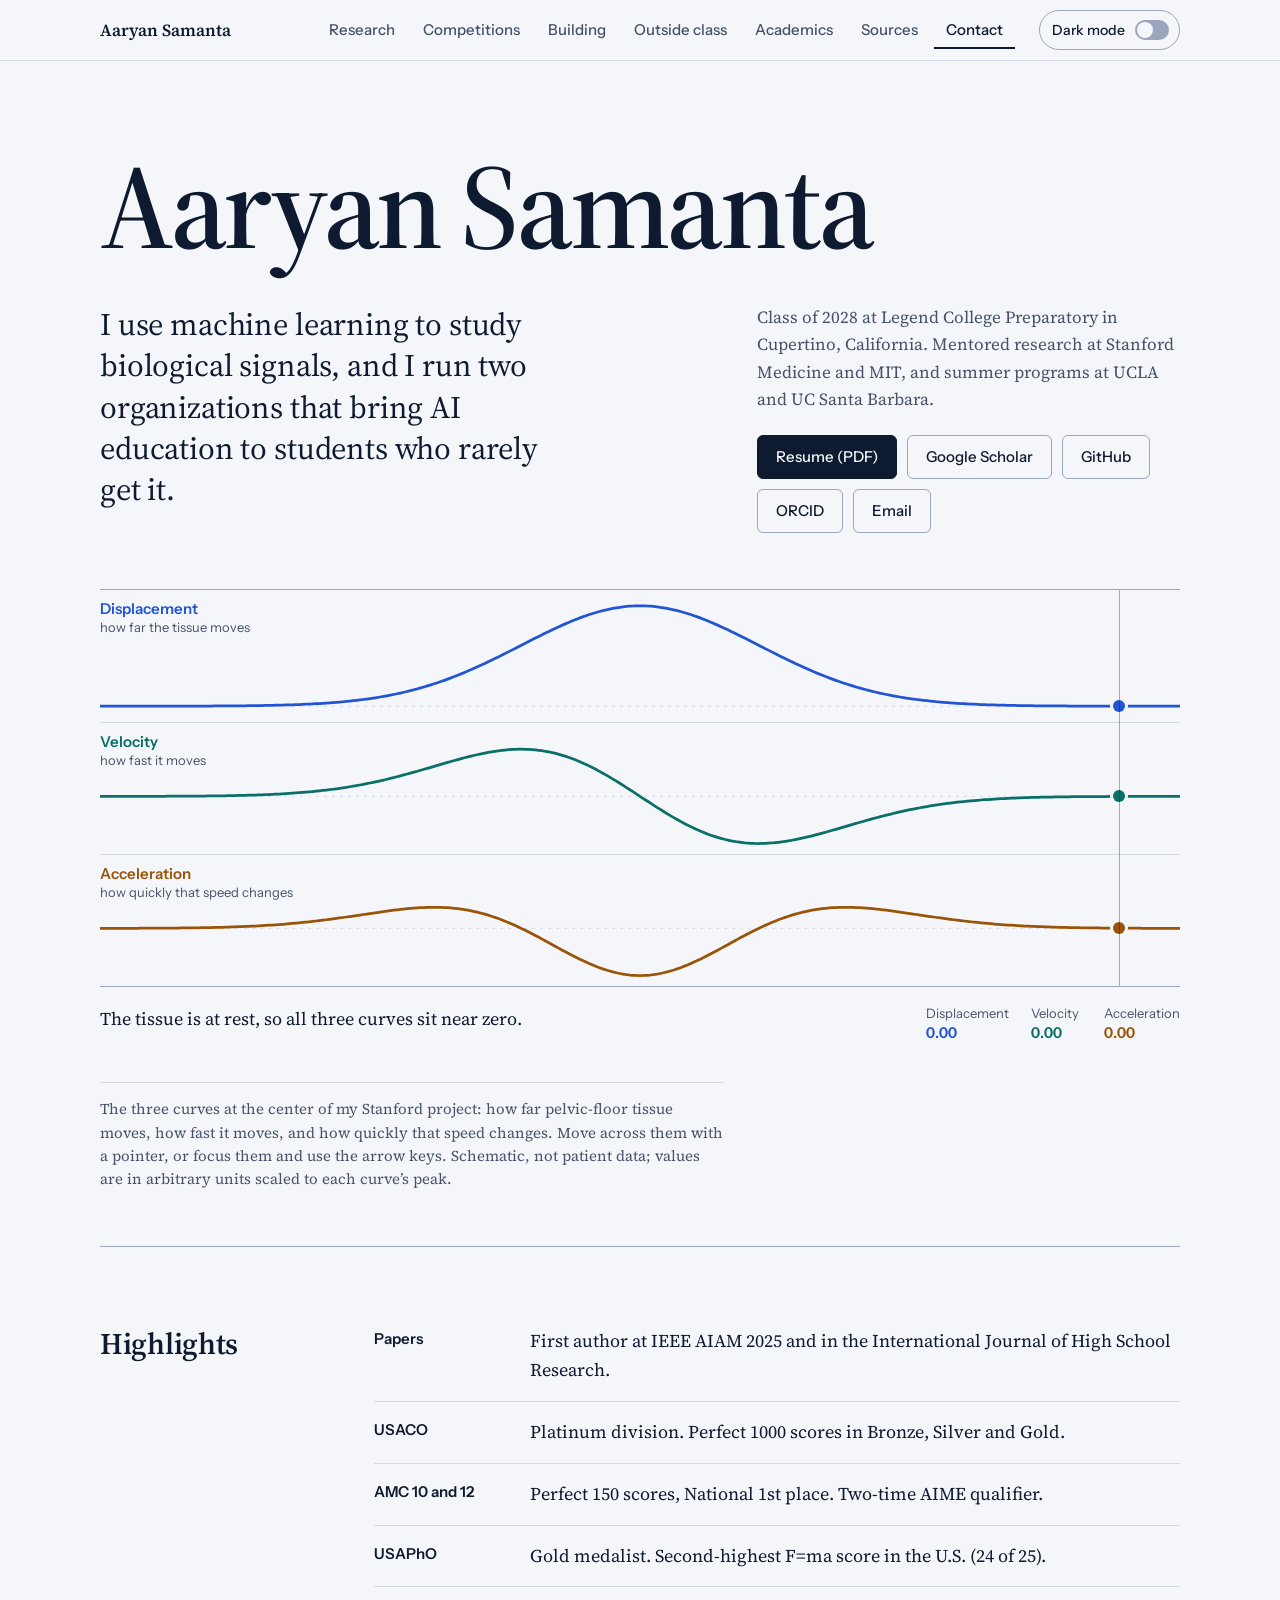
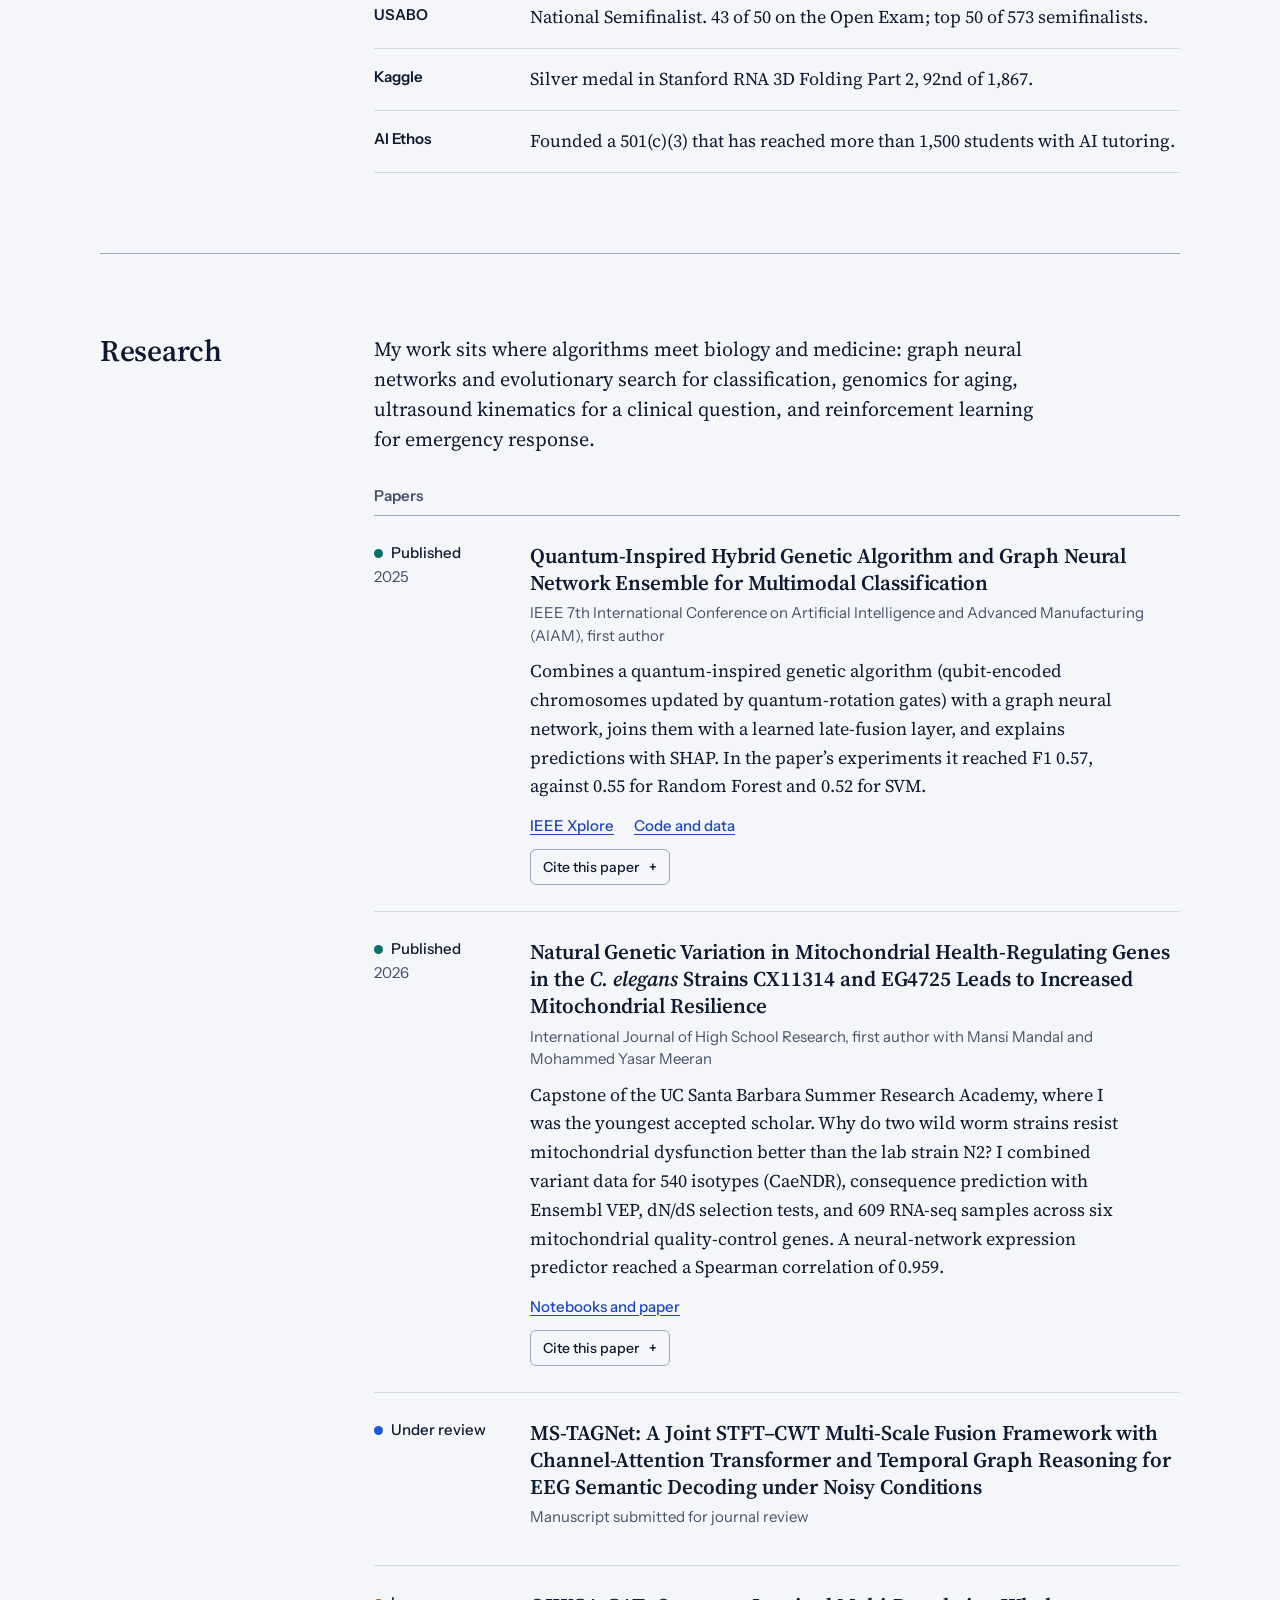
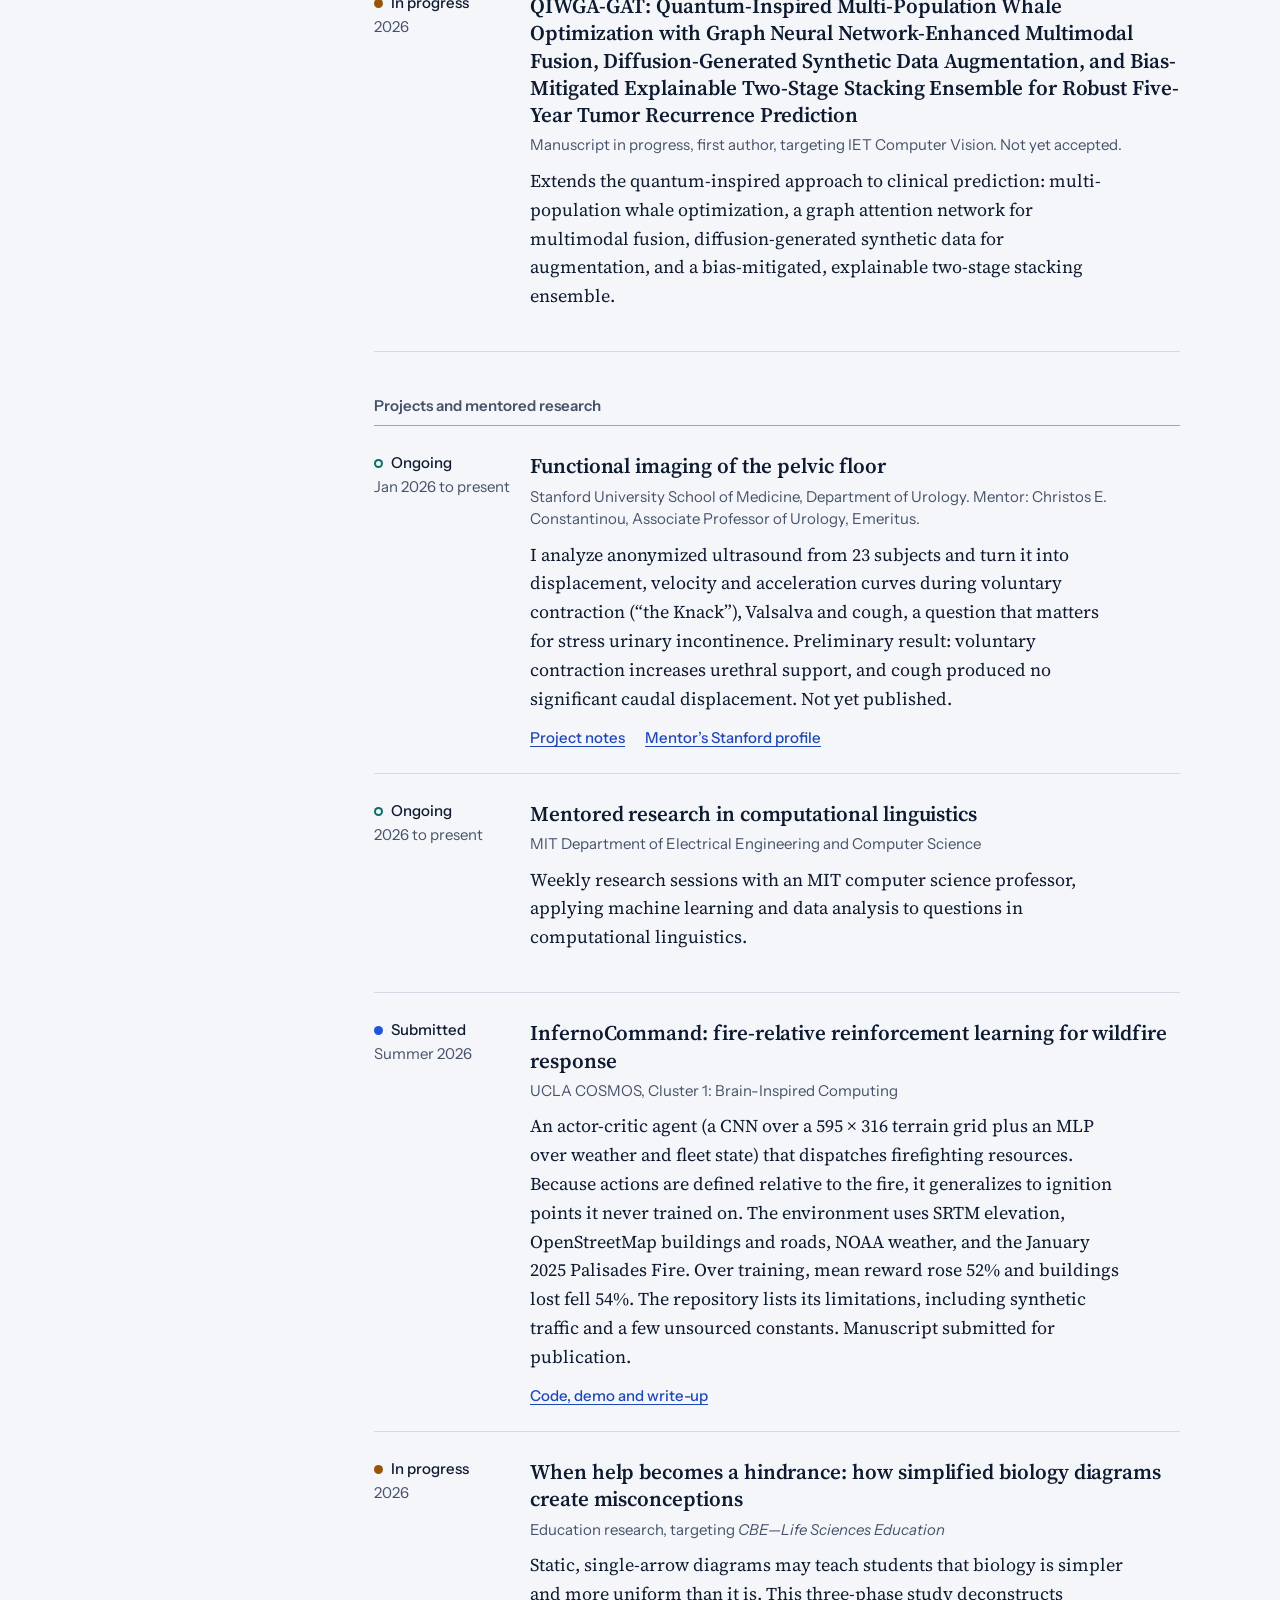
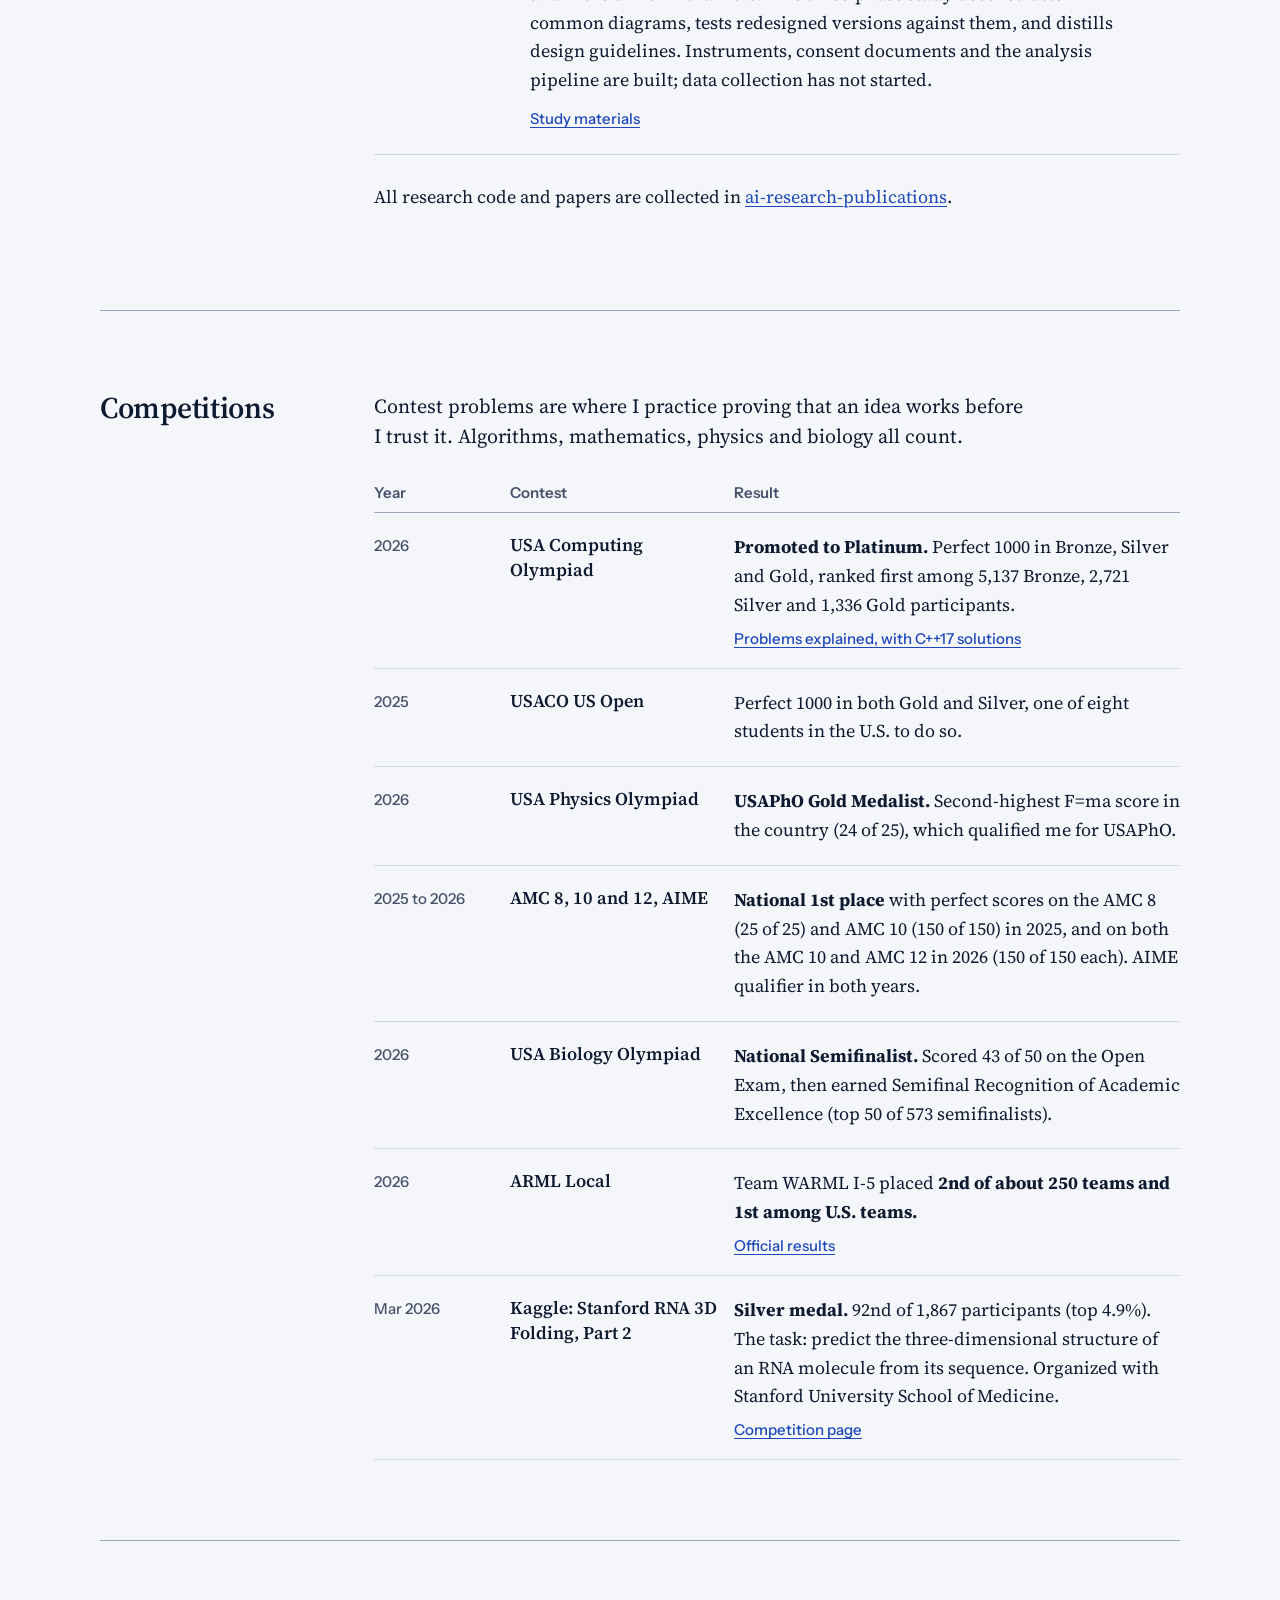
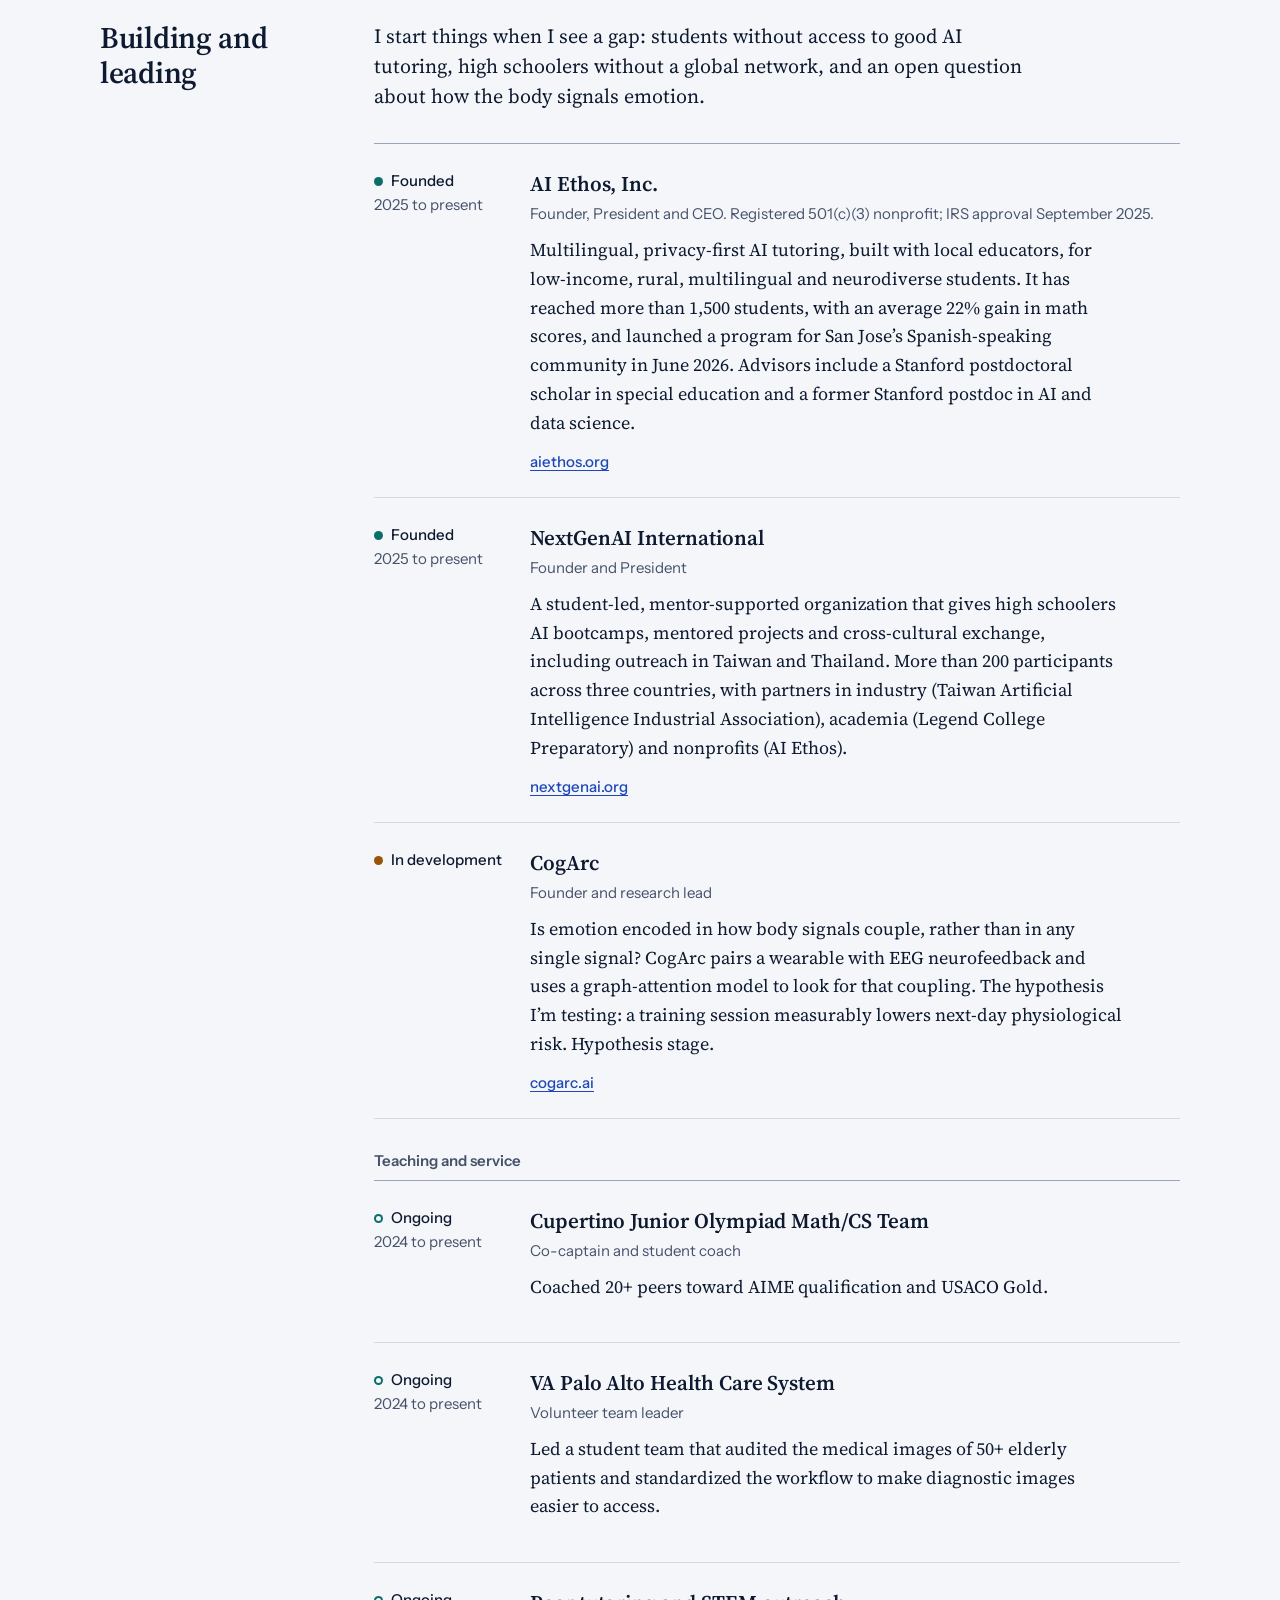
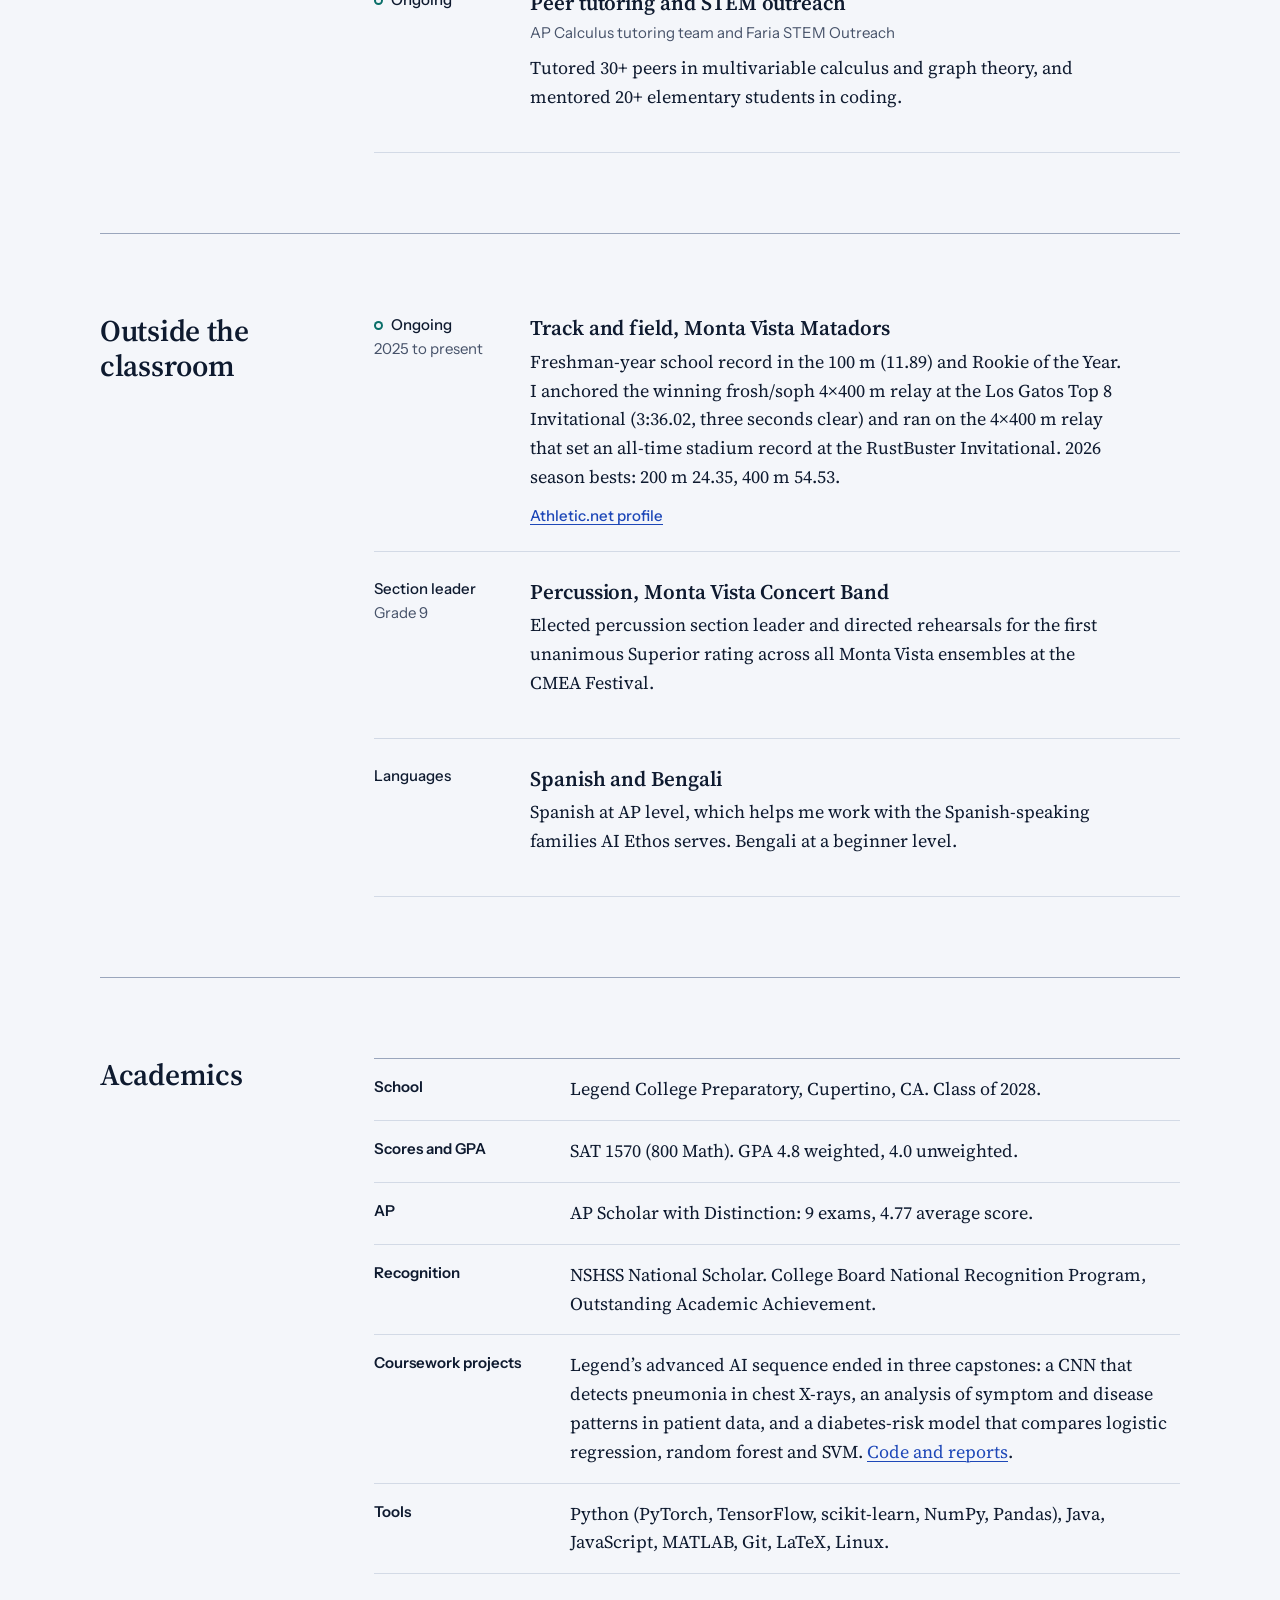
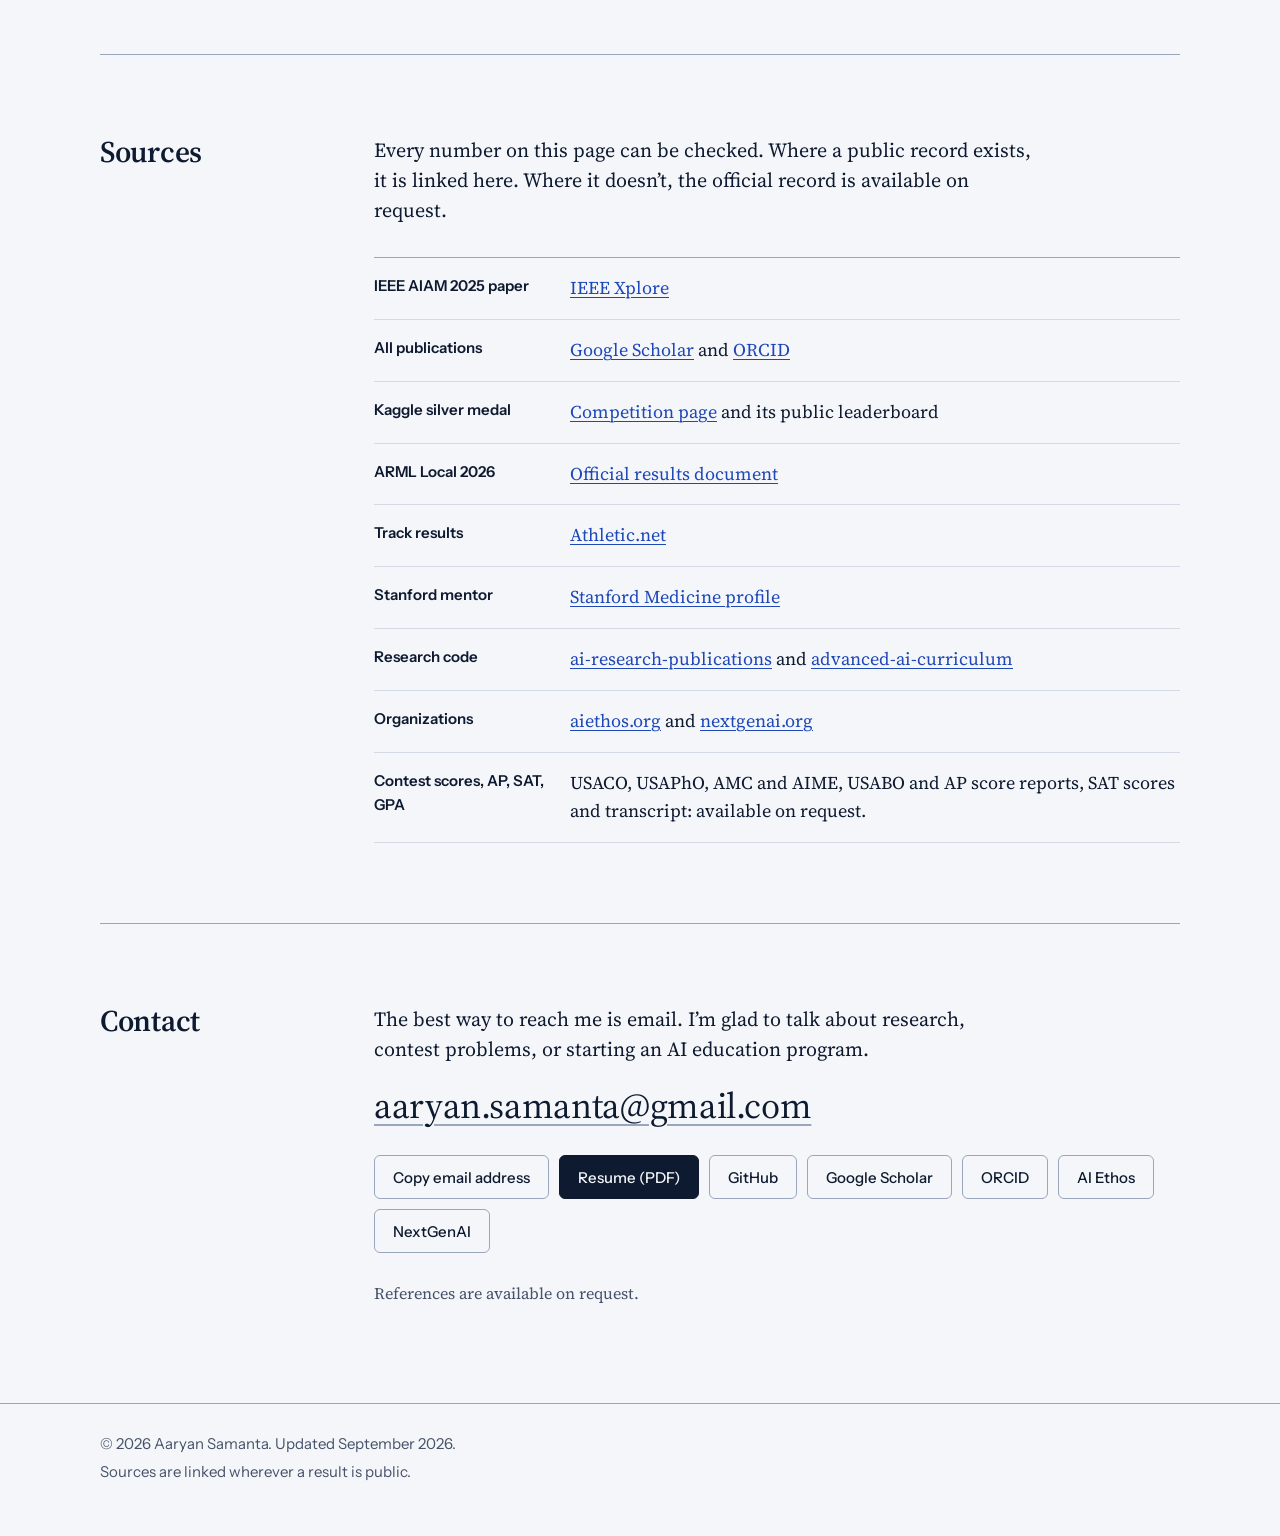
==== commit 30dd989f: "updated" ====
--- a/index.html
+++ b/index.html
@@ -1,219 +1,407 @@
-<!DOCTYPE html>
+<!doctype html>
 <html lang="en">
 <head>
-  <meta charset="utf-8">
-  <meta name="viewport" content="width=device-width, initial-scale=1, viewport-fit=cover">
-  <title>Aaryan Samanta | Machine learning for biology and medicine</title>
-  <meta name="description" content="Aaryan Samanta, Class of 2028. First-author papers at IEEE and IJHSR, mentored research at Stanford Medicine and MIT, USACO Platinum, Kaggle Silver, and founder of AI Ethos, Inc.">
-  <meta name="author" content="Aaryan Samanta">
-  <meta name="robots" content="index, follow, max-image-preview:large">
-  <meta name="color-scheme" content="light dark">
-  <meta name="theme-color" content="#f5f7fb" media="(prefers-color-scheme: light)">
-  <meta name="theme-color" content="#0c1424" media="(prefers-color-scheme: dark)">
-  <link rel="canonical" href="https://aaryansamanta.github.io/">
-  <link rel="me" href="https://github.com/aaryansamanta">
-
-  <meta property="og:type" content="profile">
-  <meta property="og:site_name" content="Aaryan Samanta">
-  <meta property="og:locale" content="en_US">
-  <meta property="og:title" content="Aaryan Samanta">
-  <meta property="og:description" content="Machine learning for biology and medicine. First-author papers, mentored research at Stanford Medicine and MIT, USACO Platinum, and AI Ethos, Inc.">
-  <meta property="og:url" content="https://aaryansamanta.github.io/">
-  <meta property="og:image" content="https://aaryansamanta.github.io/assets/img/og.png">
-  <meta property="og:image:width" content="1200">
-  <meta property="og:image:height" content="630">
-  <meta property="og:image:alt" content="Aaryan Samanta, with schematic displacement, velocity and acceleration curves">
-  <meta property="profile:first_name" content="Aaryan">
-  <meta property="profile:last_name" content="Samanta">
-  <meta name="twitter:card" content="summary_large_image">
-  <meta name="twitter:title" content="Aaryan Samanta">
-  <meta name="twitter:description" content="Machine learning for biology and medicine. First-author papers, USACO Platinum, and AI Ethos, Inc.">
-  <meta name="twitter:image" content="https://aaryansamanta.github.io/assets/img/og.png">
-
-  <link rel="icon" href="assets/img/favicon.svg" type="image/svg+xml">
-  <link rel="apple-touch-icon" href="assets/img/apple-touch-icon.png">
-  <link rel="preload" href="assets/fonts/newsreader-latin-normal.woff2" as="font" type="font/woff2" crossorigin>
-  <link rel="preload" href="assets/fonts/hanken-grotesk-latin.woff2" as="font" type="font/woff2" crossorigin>
-  <link rel="stylesheet" href="assets/css/style.css">
-
-  <script type="application/ld+json">
-  {
-    "@context": "https://schema.org",
-    "@graph": [
-      {
-        "@type": "ProfilePage",
-        "@id": "https://aaryansamanta.github.io/#page",
-        "url": "https://aaryansamanta.github.io/",
-        "name": "Aaryan Samanta",
-        "dateModified": "2026-09-20",
-        "mainEntity": { "@id": "https://aaryansamanta.github.io/#person" }
-      },
-      {
-        "@type": "Person",
-        "@id": "https://aaryansamanta.github.io/#person",
-        "name": "Aaryan Samanta",
-        "url": "https://aaryansamanta.github.io/",
-        "description": "High school researcher working on machine learning for biology and medicine; founder of AI Ethos, Inc. and NextGenAI International.",
-        "affiliation": { "@type": "EducationalOrganization", "name": "Legend College Preparatory", "address": { "@type": "PostalAddress", "addressLocality": "Cupertino", "addressRegion": "CA", "addressCountry": "US" } },
-        "knowsAbout": ["Machine learning", "Graph neural networks", "Reinforcement learning", "Bioinformatics", "Medical imaging", "Competitive programming"],
-        "sameAs": [
-          "https://github.com/aaryansamanta",
-          "https://scholar.google.com/citations?user=TboJyScAAAAJ",
-          "https://orcid.org/0009-0005-6381-4890",
-          "https://www.aiethos.org",
-          "https://www.nextgenai.org"
-        ]
-      },
-      {
-        "@type": "ScholarlyArticle",
-        "name": "Quantum-Inspired Hybrid Genetic Algorithm and Graph Neural Network Ensemble for Multimodal Classification",
-        "author": { "@id": "https://aaryansamanta.github.io/#person" },
-        "datePublished": "2025",
-        "url": "https://ieeexplore.ieee.org/abstract/document/11322272",
-        "publisher": { "@type": "Organization", "name": "IEEE" },
-        "isPartOf": { "@type": "Event", "name": "2025 7th International Conference on Artificial Intelligence and Advanced Manufacturing (AIAM)" }
-      },
-      {
-        "@type": "ScholarlyArticle",
-        "name": "Natural Genetic Variation in Mitochondrial Health-Regulating Genes in the C. elegans Strains CX11314 and EG4725 Leads to Increased Mitochondrial Resilience",
-        "author": [
-          { "@id": "https://aaryansamanta.github.io/#person" },
-          { "@type": "Person", "name": "Mansi Mandal" },
-          { "@type": "Person", "name": "Mohammed Yasar Meeran" }
-        ],
-        "datePublished": "2026",
-        "url": "https://doi.org/10.36838/IJHSR816.1",
-        "identifier": { "@type": "PropertyValue", "propertyID": "DOI", "value": "10.36838/IJHSR816.1" },
-        "isPartOf": { "@type": "Periodical", "name": "International Journal of High School Research" }
-      }
-    ]
-  }
-  </script>
+<meta charset="utf-8">
+<meta name="viewport" content="width=device-width, initial-scale=1, viewport-fit=cover">
+<title>Aaryan Samanta | Machine learning for biology and medicine</title>
+<meta name="description" content="Aaryan Samanta, Class of 2028. First-author papers at IEEE and IJHSR, mentored research at Stanford Medicine and MIT, USACO Platinum, USAPhO Gold, Kaggle Silver, and founder of AI Ethos, Inc.">
+<meta name="author" content="Aaryan Samanta">
+<meta name="robots" content="index, follow, max-image-preview:large">
+<link rel="canonical" href="https://aaryansamanta.com/">
+<meta name="theme-color" content="#F4F6FA" media="(prefers-color-scheme: light)">
+<meta name="theme-color" content="#0C1424" media="(prefers-color-scheme: dark)">
+
+<meta property="og:type" content="profile">
+<meta property="og:site_name" content="Aaryan Samanta">
+<meta property="og:title" content="Aaryan Samanta">
+<meta property="og:description" content="Machine learning for biology and medicine. First-author papers, mentored research at Stanford Medicine and MIT, USACO Platinum, and AI Ethos, Inc.">
+<meta property="og:url" content="https://aaryansamanta.com/">
+<meta property="og:image" content="https://aaryansamanta.com/assets/img/og.png">
+<meta property="og:image:width" content="1200">
+<meta property="og:image:height" content="630">
+<meta property="profile:first_name" content="Aaryan">
+<meta property="profile:last_name" content="Samanta">
+<meta name="twitter:card" content="summary_large_image">
+<meta name="twitter:title" content="Aaryan Samanta">
+<meta name="twitter:description" content="Machine learning for biology and medicine. First-author papers, USACO Platinum, and AI Ethos, Inc.">
+<meta name="twitter:image" content="https://aaryansamanta.com/assets/img/og.png">
+
+<link rel="icon" href="data:image/svg+xml,%3Csvg xmlns='http://www.w3.org/2000/svg' viewBox='0 0 32 32'%3E%3Crect width='32' height='32' rx='7' fill='%230E1A2F'/%3E%3Cpath d='M3 24C10 24 11 8 16 8S22 24 29 24' fill='none' stroke='%236C93FF' stroke-width='3' stroke-linecap='round'/%3E%3C/svg%3E">
+
+<link rel="preconnect" href="https://fonts.googleapis.com">
+<link rel="preconnect" href="https://fonts.gstatic.com" crossorigin>
+<link href="https://fonts.googleapis.com/css2?family=Instrument+Sans:wght@400;500;600&family=Source+Serif+4:ital,opsz,wght@0,8..60,400..700;1,8..60,400..700&display=swap" rel="stylesheet">
+
+<script type="application/ld+json">
+{
+  "@context": "https://schema.org",
+  "@type": "Person",
+  "name": "Aaryan Samanta",
+  "url": "https://aaryansamanta.com/",
+  "description": "High school researcher applying machine learning to biology and medicine. Founder of AI Ethos, Inc. and NextGenAI International.",
+  "knowsAbout": ["Machine learning", "Computational biology", "Biomedical imaging", "Reinforcement learning", "AI education"],
+  "sameAs": [
+    "https://github.com/aaryansamanta",
+    "https://orcid.org/0009-0005-6381-4890",
+    "https://scholar.google.com/citations?user=TboJyScAAAAJ",
+    "https://www.aiethos.org",
+    "https://www.nextgenai.org"
+  ]
+}
+</script>
+
+<script>
+/* Apply a saved theme before first paint to avoid a flash. */
+try { var t = localStorage.getItem('theme'); if (t === 'dark' || t === 'light') document.documentElement.setAttribute('data-theme', t); } catch (e) {}
+</script>
+
+<style>
+:root {
+  --paper: #F4F6FA;
+  --surface: #FFFFFF;
+  --ink: #0E1A2F;
+  --ink2: #465269;
+  --rule: #D3DAE6;
+  --line2: #9AA6BC;
+  --disp: #2255D4;
+  --vel: #0A6F69;
+  --acc: #9A5408;
+  --link: #1E48B8;
+  --serif: "Source Serif 4", Georgia, "Times New Roman", serif;
+  --sans: "Instrument Sans", system-ui, -apple-system, "Segoe UI", Roboto, sans-serif;
+  color-scheme: light;
+}
+:root[data-theme="dark"] {
+  --paper: #0C1424;
+  --surface: #131D33;
+  --ink: #E6ECF7;
+  --ink2: #A4B3CE;
+  --rule: #23304C;
+  --line2: #40527A;
+  --disp: #6C93FF;
+  --vel: #3FD1C4;
+  --acc: #F0A24B;
+  --link: #8FB0FF;
+  color-scheme: dark;
+}
+@media (prefers-color-scheme: dark) {
+  :root:not([data-theme="light"]) {
+    --paper: #0C1424;
+    --surface: #131D33;
+    --ink: #E6ECF7;
+    --ink2: #A4B3CE;
+    --rule: #23304C;
+    --line2: #40527A;
+    --disp: #6C93FF;
+    --vel: #3FD1C4;
+    --acc: #F0A24B;
+    --link: #8FB0FF;
+    color-scheme: dark;
+  }
+}
+
+*, *::before, *::after { box-sizing: border-box; }
+html { scroll-padding-top: 84px; -webkit-text-size-adjust: 100%; }
+@media (prefers-reduced-motion: no-preference) { html { scroll-behavior: smooth; } }
+body {
+  margin: 0;
+  background: var(--paper);
+  color: var(--ink);
+  font-family: var(--serif);
+  font-size: 1.125rem;
+  line-height: 1.6;
+  font-optical-sizing: auto;
+  text-rendering: optimizeLegibility;
+  -webkit-font-smoothing: antialiased;
+}
+img, svg { display: block; max-width: 100%; }
+a { color: var(--link); text-decoration-thickness: 1px; text-underline-offset: 3px; }
+a:hover { text-decoration-thickness: 2px; }
+:focus-visible { outline: 3px solid var(--disp); outline-offset: 3px; border-radius: 2px; }
+p { margin: 0 0 1em; max-width: 66ch; }
+h1, h2, h3, h4 { margin: 0; font-weight: 600; }
+ul { margin: 0; padding: 0; list-style: none; }
+.wrap { max-width: 1160px; margin: 0 auto; padding: 0 clamp(20px, 4vw, 40px); }
+.sr-only { position: absolute; width: 1px; height: 1px; margin: -1px; padding: 0; overflow: hidden; clip: rect(0 0 0 0); white-space: nowrap; border: 0; }
+
+.skip { position: absolute; left: 12px; top: -60px; z-index: 30; background: var(--ink); color: var(--paper); padding: 10px 16px; border-radius: 6px; font: 500 .9375rem var(--sans); }
+.skip:focus { top: 12px; }
+
+/* Navigation */
+.nav { position: sticky; top: 0; z-index: 20; background: var(--paper); border-bottom: 1px solid var(--rule); }
+.nav-inner { display: flex; align-items: center; gap: 24px; min-height: 60px; }
+.brand { font: 600 1.0625rem var(--serif); color: var(--ink); text-decoration: none; white-space: nowrap; }
+.nav nav { margin-left: auto; min-width: 0; }
+.nav ul { display: flex; gap: 4px; overflow-x: auto; scrollbar-width: none; }
+.nav ul::-webkit-scrollbar { display: none; }
+.nav li a { display: block; padding: 8px 12px; font: 500 .9375rem var(--sans); color: var(--ink2); text-decoration: none; white-space: nowrap; border-bottom: 2px solid transparent; }
+.nav li a:hover { color: var(--ink); }
+.nav li a[aria-current] { color: var(--ink); border-bottom-color: var(--ink); }
+.switch { flex: none; display: inline-flex; align-items: center; gap: 10px; min-height: 40px; padding: 0 4px 0 12px; border: 1px solid var(--line2); border-radius: 999px; background: transparent; color: var(--ink); font: 500 .875rem var(--sans); cursor: pointer; }
+.switch .track { width: 34px; height: 20px; border-radius: 999px; background: var(--line2); position: relative; transition: background .15s; }
+.switch .track::after { content: ""; position: absolute; top: 2px; left: 2px; width: 16px; height: 16px; border-radius: 50%; background: var(--paper); transition: transform .15s; }
+.switch[aria-checked="true"] .track { background: var(--disp); }
+.switch[aria-checked="true"] .track::after { transform: translateX(14px); }
+.switch .track { margin-right: 6px; }
+@media (max-width: 860px) {
+  .nav-inner { flex-wrap: wrap; row-gap: 0; padding-top: 8px; }
+  .brand { order: 1; }
+  .switch { order: 2; margin-left: auto; }
+  .nav nav { order: 3; width: 100%; margin-left: -12px; padding-bottom: 4px; }
+}
+
+/* Hero */
+.hero { padding: clamp(40px, 8vw, 88px) 0 clamp(32px, 5vw, 56px); }
+h1 { font-size: clamp(3.25rem, 10vw, 7.5rem); line-height: .96; letter-spacing: -.028em; margin-bottom: clamp(24px, 4vw, 40px); }
+.hero-grid { display: grid; grid-template-columns: minmax(0, 1.4fr) minmax(0, 1fr); gap: clamp(24px, 5vw, 72px); align-items: start; margin-bottom: clamp(36px, 5vw, 56px); }
+.lede { font-size: clamp(1.4rem, 2.6vw, 1.95rem); line-height: 1.32; letter-spacing: -.005em; max-width: 30ch; margin: 0; }
+.hero-side p { color: var(--ink2); font-size: 1.0625rem; }
+.actions { display: flex; flex-wrap: wrap; gap: 10px; margin-top: 22px; }
+.btn { display: inline-flex; align-items: center; min-height: 44px; padding: 0 18px; border: 1px solid var(--line2); border-radius: 6px; color: var(--ink); background: transparent; font: 500 .9375rem var(--sans); text-decoration: none; cursor: pointer; }
+.btn:hover { border-color: var(--ink); }
+.btn.primary { background: var(--ink); border-color: var(--ink); color: var(--paper); }
+.btn.primary:hover { opacity: .88; }
+@media (max-width: 860px) { .hero-grid { grid-template-columns: 1fr; } }
+
+/* Signal plot */
+.signal { margin: 0; }
+.plot { position: relative; border-top: 1px solid var(--line2); border-bottom: 1px solid var(--line2); cursor: crosshair; touch-action: pan-y; user-select: none; -webkit-user-select: none; --ph: 132px; }
+.plot:focus-visible { outline-offset: 6px; }
+.row { position: relative; height: var(--ph); }
+.row + .row { border-top: 1px solid var(--rule); }
+.row svg { position: absolute; inset: 0; width: 100%; height: 100%; overflow: visible; }
+.row .zero { stroke: var(--rule); stroke-width: 1; stroke-dasharray: 3 5; vector-effect: non-scaling-stroke; }
+.row .curve { fill: none; stroke-width: 2.75; stroke-linecap: round; stroke-linejoin: round; vector-effect: non-scaling-stroke; }
+.row.d { --c: var(--disp); }
+.row.v { --c: var(--vel); }
+.row.a { --c: var(--acc); }
+.row .curve { stroke: var(--c); }
+.label { position: absolute; left: 0; top: 10px; font: 600 .9375rem/1.2 var(--sans); color: var(--c); pointer-events: none; }
+.label small { display: block; margin-top: 2px; font: 400 .8125rem/1.2 var(--sans); color: var(--ink2); }
+.mark { position: absolute; width: 12px; height: 12px; margin: -6px 0 0 -6px; border-radius: 50%; background: var(--c); box-shadow: 0 0 0 3px var(--paper); pointer-events: none; }
+.cursor { position: absolute; top: 0; bottom: 0; width: 1px; background: var(--ink); opacity: .35; pointer-events: none; }
+.readout { display: grid; grid-template-columns: minmax(0, 1fr) auto; gap: 12px 32px; align-items: start; margin-top: 18px; }
+.note { margin: 0; min-height: 3.3em; font-size: 1.125rem; line-height: 1.5; max-width: 50ch; }
+.vals { display: flex; gap: 22px; font: 500 .9375rem var(--sans); font-variant-numeric: tabular-nums; }
+.vals li { display: flex; flex-direction: column; gap: 2px; }
+.vals span { color: var(--ink2); font-weight: 400; font-size: .8125rem; }
+.vals b { font-weight: 600; min-width: 3.4em; }
+.vals .d b { color: var(--disp); }
+.vals .v b { color: var(--vel); }
+.vals .a b { color: var(--acc); }
+.signal figcaption { margin-top: 18px; padding-top: 14px; border-top: 1px solid var(--rule); font-size: .9375rem; line-height: 1.55; color: var(--ink2); max-width: 78ch; }
+@media (max-width: 700px) {
+  .plot { --ph: 104px; }
+  .label small { display: none; }
+  .readout { grid-template-columns: 1fr; }
+}
+
+/* Sections: sticky heading rail + content column */
+.block { display: grid; grid-template-columns: minmax(0, 210px) minmax(0, 1fr); gap: clamp(24px, 5vw, 72px); padding: clamp(44px, 7vw, 80px) 0; border-top: 1px solid var(--line2); }
+.rail h2 { position: sticky; top: 92px; font-size: clamp(1.5rem, 2.4vw, 1.875rem); line-height: 1.15; letter-spacing: -.01em; }
+.body { min-width: 0; }
+.body > p:first-child { font-size: 1.25rem; line-height: 1.5; }
+@media (max-width: 860px) {
+  .block { grid-template-columns: 1fr; gap: 20px; }
+  .rail h2 { position: static; }
+}
+h3.group { margin: 44px 0 0; padding-bottom: 10px; font: 600 .9375rem var(--sans); color: var(--ink2); border-bottom: 1px solid var(--line2); }
+h3.group:first-of-type { margin-top: 32px; }
+
+/* Ledger (selected results) */
+.ledger { margin: 0; }
+.ledger > div { display: grid; grid-template-columns: 8.5rem minmax(0, 1fr); gap: 20px; padding: 16px 0; border-bottom: 1px solid var(--rule); }
+.ledger > div:first-child { padding-top: 0; }
+.ledger dt { font: 600 .9375rem/1.6 var(--sans); }
+.ledger dd { margin: 0; }
+@media (max-width: 600px) { .ledger > div { grid-template-columns: 1fr; gap: 2px; } }
+
+/* Items with a status column */
+.item { display: grid; grid-template-columns: 8.5rem minmax(0, 1fr); gap: 20px; padding: 26px 0; border-bottom: 1px solid var(--rule); }
+.status { font: 500 .9375rem/1.4 var(--sans); color: var(--ink); }
+.status .when { display: block; margin-top: 3px; font-weight: 400; color: var(--ink2); }
+.status::before { content: ""; display: inline-block; width: 9px; height: 9px; margin-right: 8px; border-radius: 50%; background: var(--vel); vertical-align: 0; }
+.status.review::before { background: var(--disp); }
+.status.progress::before { background: var(--acc); }
+.status.ongoing::before { background: transparent; box-shadow: inset 0 0 0 2px var(--vel); }
+.status.plain::before { display: none; }
+.item h4 { font-size: 1.3125rem; line-height: 1.3; letter-spacing: -.003em; margin-bottom: 6px; }
+.item .venue { font: 400 .9375rem/1.5 var(--sans); color: var(--ink2); margin-bottom: 10px; }
+.item p { margin-bottom: .8em; }
+.item .links { display: flex; flex-wrap: wrap; gap: 6px 20px; margin: 0; font: 500 .9375rem var(--sans); max-width: none; }
+@media (max-width: 700px) { .item { grid-template-columns: 1fr; gap: 8px; } .status .when { display: inline; margin: 0 0 0 6px; } .status .when::before { content: "\2014\00a0"; } }
+
+/* Citation disclosure */
+details.cite { margin-top: 14px; }
+details.cite summary { display: inline-flex; align-items: center; min-height: 36px; padding: 0 12px; border: 1px solid var(--line2); border-radius: 6px; font: 500 .875rem var(--sans); cursor: pointer; list-style: none; }
+details.cite summary::-webkit-details-marker { display: none; }
+details.cite summary::after { content: "+"; margin-left: 10px; font-weight: 600; }
+details.cite[open] summary::after { content: "\2212"; }
+details.cite summary:hover { border-color: var(--ink); }
+.bib { position: relative; margin-top: 10px; background: var(--surface); border: 1px solid var(--rule); border-radius: 6px; }
+.bib pre { margin: 0; padding: 16px 16px 16px; overflow-x: auto; font: 400 .8125rem/1.55 ui-monospace, SFMono-Regular, Menlo, Consolas, monospace; color: var(--ink); }
+.bib .copy { position: absolute; top: 8px; right: 8px; min-height: 32px; padding: 0 10px; border: 1px solid var(--line2); border-radius: 5px; background: var(--surface); color: var(--ink); font: 500 .8125rem var(--sans); cursor: pointer; }
+.bib .copy:hover { border-color: var(--ink); }
+.bib pre { padding-top: 48px; }
+
+/* Competitions table */
+.comp { width: 100%; border-collapse: collapse; margin-top: 32px; }
+.comp th { padding: 0 16px 10px 0; text-align: left; font: 600 .9375rem var(--sans); color: var(--ink2); border-bottom: 1px solid var(--line2); }
+.comp td { padding: 20px 16px 20px 0; vertical-align: top; border-bottom: 1px solid var(--rule); }
+.comp td:first-child { width: 8.5rem; font: 500 .9375rem/1.7 var(--sans); color: var(--ink2); white-space: nowrap; }
+.comp td:nth-child(2) { width: 14rem; font-weight: 600; line-height: 1.4; padding-top: 19px; }
+.comp td:last-child { padding-right: 0; }
+.comp td p { margin: 0 0 .5em; }
+.comp td p:last-child { margin: 0; }
+.comp .l { font: 500 .9375rem var(--sans); }
+@media (max-width: 760px) {
+  .comp thead { position: absolute; left: -9999px; }
+  .comp, .comp tbody, .comp tr, .comp td { display: block; width: 100%; }
+  .comp tr { padding: 18px 0; border-bottom: 1px solid var(--rule); }
+  .comp td { padding: 0; border: 0; width: 100% !important; white-space: normal !important; }
+  .comp td:nth-child(2) { padding: 2px 0 6px; }
+}
+
+/* Simple definition lists */
+.facts { margin: 32px 0 0; }
+.facts > div { display: grid; grid-template-columns: 11rem minmax(0, 1fr); gap: 20px; padding: 16px 0; border-bottom: 1px solid var(--rule); }
+.facts > div:first-child { border-top: 1px solid var(--line2); }
+.facts dt { font: 600 .9375rem/1.6 var(--sans); }
+.facts dd { margin: 0; }
+.facts dd p { margin: 0 0 .4em; }
+.facts dd p:last-child { margin: 0; }
+.facts .l { font: 500 .9375rem var(--sans); }
+@media (max-width: 600px) { .facts > div { grid-template-columns: 1fr; gap: 2px; } }
+
+/* Contact */
+.email { display: inline-block; font-size: clamp(1.5rem, 4vw, 2.25rem); line-height: 1.2; letter-spacing: -.01em; color: var(--ink); text-decoration-color: var(--line2); text-decoration-thickness: 2px; text-underline-offset: 6px; overflow-wrap: anywhere; }
+.email:hover { text-decoration-color: var(--disp); }
+.contact-links { display: flex; flex-wrap: wrap; gap: 10px; margin-top: 28px; }
+
+footer { border-top: 1px solid var(--line2); padding: 28px 0 48px; font: 400 .9375rem/1.6 var(--sans); color: var(--ink2); }
+footer p { max-width: none; margin: 0 0 4px; }
+
+@media print {
+  .nav, .signal, .skip, .switch, .cite, .actions .btn:not(.primary) { display: none !important; }
+  body { background: #fff; color: #000; font-size: 11pt; }
+  .block { grid-template-columns: 150px 1fr; padding: 18pt 0; break-inside: avoid-page; }
+  .rail h2 { position: static; }
+  a { color: #000; }
+}
+</style>
 </head>
 
 <body>
-  <a class="skip" href="#main">Skip to content</a>
-
-  <header class="site-header">
-    <div class="wrap">
-      <a class="brand" href="#top">Aaryan Samanta</a>
-      <nav class="nav" aria-label="Sections">
-        <a href="#research">Research</a>
-        <a href="#competitions">Competitions</a>
-        <a href="#building">Building</a>
-        <a href="#life">Outside class</a>
-        <a href="#academics">Academics</a>
-        <a href="#sources">Sources</a>
-        <a href="#contact">Contact</a>
-      </nav>
+<a class="skip" href="#main">Skip to content</a>
+
+<header class="nav">
+  <div class="wrap nav-inner">
+    <a class="brand" href="#top">Aaryan Samanta</a>
+    <nav aria-label="Sections">
+      <ul>
+        <li><a href="#research">Research</a></li>
+        <li><a href="#competitions">Competitions</a></li>
+        <li><a href="#building">Building</a></li>
+        <li><a href="#life">Outside class</a></li>
+        <li><a href="#academics">Academics</a></li>
+        <li><a href="#sources">Sources</a></li>
+        <li><a href="#contact">Contact</a></li>
+      </ul>
+    </nav>
+    <button class="switch" id="theme" type="button" role="switch" aria-checked="false"><span>Dark mode</span><span class="track" aria-hidden="true"></span></button>
+  </div>
+</header>
+
+<main id="main">
+
+<section class="hero" id="top">
+  <div class="wrap">
+    <h1>Aaryan Samanta</h1>
+
+    <div class="hero-grid">
+      <p class="lede">I use machine learning to study biological signals, and I run two organizations that bring AI education to students who rarely get it.</p>
+      <div class="hero-side">
+        <p>Class of 2028 at Legend College Preparatory in Cupertino, California. Mentored research at Stanford Medicine and MIT, and summer programs at UCLA and UC Santa Barbara.</p>
+        <div class="actions">
+          <a class="btn primary" href="aaryan-samanta-resume.pdf">Resume (PDF)</a>
+          <a class="btn" href="https://scholar.google.com/citations?user=TboJyScAAAAJ">Google Scholar</a>
+          <a class="btn" href="https://github.com/aaryansamanta">GitHub</a>
+          <a class="btn" href="https://orcid.org/0009-0005-6381-4890">ORCID</a>
+          <a class="btn" href="#contact">Email</a>
+        </div>
+      </div>
     </div>
-  </header>
-
-  <main id="main">
-
-    <!-- ===================== Hero ===================== -->
-    <section class="hero" id="top" aria-labelledby="name">
-      <div class="wrap hero-grid">
-        <div class="hero-copy">
-          <h1 id="name"><span>Aaryan</span><span>Samanta</span></h1>
-          <p class="lead">I use machine learning to study biological signals, and I run two organizations that bring AI education to students who rarely get it.</p>
-          <p class="hero-meta">Class of 2028 at Legend College Preparatory in Cupertino, California. Mentored research at Stanford Medicine and MIT, and summer programs at UCLA and UC Santa Barbara.</p>
-          <p class="hero-links">
-            <a class="btn" href="aaryan-samanta-resume.pdf">Resume (PDF)</a>
-            <a href="https://scholar.google.com/citations?user=TboJyScAAAAJ">Google Scholar</a>
-            <a href="https://github.com/aaryansamanta">GitHub</a>
-            <a href="https://orcid.org/0009-0005-6381-4890">ORCID</a>
-            <a href="#contact">Email</a>
-          </p>
-
-          <div class="record">
-            <h2>Selected results</h2>
-            <dl>
-              <div class="record-row"><dt>Papers</dt><dd>First author at IEEE AIAM 2025 and in the International Journal of High School Research.</dd></div>
-              <div class="record-row"><dt>USACO</dt><dd>Platinum division. Perfect 1000 scores in Bronze, Silver and Gold.</dd></div>
-              <div class="record-row"><dt>AMC 10 and 12</dt><dd>Perfect 150 scores, National 1st place. Two-time AIME qualifier.</dd></div>
-              <div class="record-row"><dt>USAPhO</dt><dd>Gold medalist. Second-highest F=ma score in the U.S. (24 of 25).</dd></div>
-              <div class="record-row"><dt>Kaggle</dt><dd>Silver medal in Stanford RNA 3D Folding Part 2, 92nd of 1,867. <a href="https://www.kaggle.com/competitions/stanford-rna-3d-folding-2">Competition page</a>.</dd></div>
-              <div class="record-row"><dt>AI Ethos</dt><dd>Founded a 501(c)(3) that has reached more than 1,500 students with AI tutoring.</dd></div>
-            </dl>
-          </div>
+
+    <figure class="signal">
+      <div class="plot" id="plot" role="slider" tabindex="0" aria-label="Time along one voluntary contraction" aria-valuemin="0" aria-valuemax="100" aria-valuenow="50" aria-valuetext="At peak displacement, velocity is zero.">
+        <div class="row d">
+          <svg viewBox="0 0 1000 100" preserveAspectRatio="none" aria-hidden="true"><line class="zero" x1="0" x2="1000" y1="88" y2="88"/><path class="curve" id="c-d" d=""/></svg>
+          <div class="label">Displacement<small>how far the tissue moves</small></div>
+          <span class="mark" id="m-d" style="left:50%;top:12%"></span>
         </div>
-
-        <figure class="figure">
-          <div class="figure-panel">
-<svg class="fig-svg" viewBox="0 0 520 480" role="img" aria-labelledby="fig-title fig-desc" xmlns="http://www.w3.org/2000/svg">
-<title id="fig-title">Displacement, velocity and acceleration curves</title>
-<desc id="fig-desc">Three stacked schematic curves. Displacement rises and falls; its slope, velocity, crosses zero at the displacement peak; the slope of velocity, acceleration, crosses zero at the velocity peak.</desc>
-<g class="fig-axes">
-<line x1="0" y1="140" x2="520" y2="140"/>
-<line x1="0" y1="250.0" x2="520" y2="250.0" stroke-dasharray="2 5"/>
-<line x1="0" y1="410.0" x2="520" y2="410.0" stroke-dasharray="2 5"/>
-</g>
-<g class="fig-guides">
-<line x1="187.1" y1="48.0" x2="187.1" y2="250.0"/>
-<line x1="145.8" y1="204.0" x2="145.8" y2="410.0"/>
-</g>
-<g class="fig-dots">
-<circle class="d0" cx="187.1" cy="48.0" r="4.5"/>
-<circle class="d1" cx="187.1" cy="250.0" r="4.5"/>
-<circle class="d1" cx="145.8" cy="204.0" r="4.5"/>
-<circle class="d2" cx="145.8" cy="410.0" r="4.5"/>
-</g>
-<g class="fig-labels">
-<text x="0" y="24" class="l0">Displacement</text>
-<text x="0" y="184" class="l1">Velocity</text>
-<text x="0" y="344" class="l2">Acceleration</text>
-<text x="199.1" y="174" class="note">Velocity is zero at peak displacement</text>
-<text x="157.8" y="334" class="note">Acceleration is zero at peak velocity</text>
-</g>
-<path class="trace t0" pathLength="1" d="M0.0,140.0 L2.2,140.0 L4.4,140.0 L6.5,140.0 L8.7,140.0 L10.9,140.0 L13.1,140.0 L15.2,140.0 L17.4,140.0 L19.6,140.0 L21.8,140.0 L23.9,140.0 L26.1,140.0 L28.3,140.0 L30.5,139.9 L32.6,139.9 L34.8,139.9 L37.0,139.9 L39.2,139.9 L41.3,139.9 L43.5,139.8 L45.7,139.8 L47.9,139.8 L50.0,139.7 L52.2,139.6 L54.4,139.6 L56.6,139.5 L58.7,139.4 L60.9,139.3 L63.1,139.2 L65.3,139.0 L67.4,138.9 L69.6,138.7 L71.8,138.4 L74.0,138.2 L76.2,137.9 L78.3,137.5 L80.5,137.2 L82.7,136.7 L84.9,136.3 L87.0,135.7 L89.2,135.1 L91.4,134.4 L93.6,133.7 L95.7,132.9 L97.9,132.0 L100.1,131.0 L102.3,129.9 L104.4,128.7 L106.6,127.4 L108.8,126.0 L111.0,124.4 L113.1,122.8 L115.3,121.0 L117.5,119.2 L119.7,117.2 L121.8,115.1 L124.0,112.8 L126.2,110.5 L128.4,108.1 L130.5,105.5 L132.7,102.9 L134.9,100.1 L137.1,97.3 L139.2,94.4 L141.4,91.5 L143.6,88.5 L145.8,85.6 L147.9,82.5 L150.1,79.6 L152.3,76.6 L154.5,73.7 L156.7,70.8 L158.8,68.1 L161.0,65.4 L163.2,62.9 L165.4,60.5 L167.5,58.3 L169.7,56.2 L171.9,54.4 L174.1,52.7 L176.2,51.3 L178.4,50.1 L180.6,49.2 L182.8,48.6 L184.9,48.1 L187.1,48.0 L189.3,48.1 L191.5,48.5 L193.6,49.2 L195.8,50.1 L198.0,51.2 L200.2,52.6 L202.3,54.2 L204.5,56.1 L206.7,58.1 L208.9,60.3 L211.0,62.7 L213.2,65.2 L215.4,67.8 L217.6,70.6 L219.7,73.4 L221.9,76.3 L224.1,79.3 L226.3,82.3 L228.5,85.2 L230.6,88.2 L232.8,91.2 L235.0,94.1 L237.2,96.9 L239.3,99.7 L241.5,102.4 L243.7,105.0 L245.9,107.5 L248.0,109.8 L250.2,112.1 L252.4,114.2 L254.6,116.2 L256.7,118.0 L258.9,119.7 L261.1,121.3 L263.3,122.7 L265.4,123.9 L267.6,125.0 L269.8,126.0 L272.0,126.8 L274.1,127.5 L276.3,128.0 L278.5,128.4 L280.7,128.6 L282.8,128.7 L285.0,128.7 L287.2,128.5 L289.4,128.2 L291.5,127.8 L293.7,127.3 L295.9,126.7 L298.1,126.0 L300.3,125.2 L302.4,124.4 L304.6,123.4 L306.8,122.5 L309.0,121.4 L311.1,120.4 L313.3,119.3 L315.5,118.3 L317.7,117.2 L319.8,116.2 L322.0,115.2 L324.2,114.3 L326.4,113.4 L328.5,112.6 L330.7,111.9 L332.9,111.3 L335.1,110.8 L337.2,110.4 L339.4,110.1 L341.6,110.0 L343.8,110.0 L345.9,110.1 L348.1,110.3 L350.3,110.7 L352.5,111.1 L354.6,111.7 L356.8,112.4 L359.0,113.2 L361.2,114.1 L363.3,115.1 L365.5,116.1 L367.7,117.2 L369.9,118.3 L372.1,119.5 L374.2,120.7 L376.4,121.9 L378.6,123.1 L380.8,124.2 L382.9,125.4 L385.1,126.5 L387.3,127.6 L389.5,128.7 L391.6,129.7 L393.8,130.7 L396.0,131.6 L398.2,132.4 L400.3,133.2 L402.5,134.0 L404.7,134.7 L406.9,135.3 L409.0,135.9 L411.2,136.4 L413.4,136.8 L415.6,137.3 L417.7,137.6 L419.9,138.0 L422.1,138.3 L424.3,138.5 L426.4,138.7 L428.6,138.9 L430.8,139.1 L433.0,139.2 L435.1,139.4 L437.3,139.5 L439.5,139.6 L441.7,139.6 L443.8,139.7 L446.0,139.8 L448.2,139.8 L450.4,139.8 L452.6,139.9 L454.7,139.9 L456.9,139.9 L459.1,139.9 L461.3,139.9 L463.4,140.0 L465.6,140.0 L467.8,140.0 L470.0,140.0 L472.1,140.0 L474.3,140.0 L476.5,140.0 L478.7,140.0 L480.8,140.0 L483.0,140.0 L485.2,140.0 L487.4,140.0 L489.5,140.0 L491.7,140.0 L493.9,140.0 L496.1,140.0 L498.2,140.0 L500.4,140.0 L502.6,140.0 L504.8,140.0 L506.9,140.0 L509.1,140.0 L511.3,140.0 L513.5,140.0 L515.6,140.0 L517.8,140.0 L520.0,140.0"/>
-<path class="trace t1" pathLength="1" d="M0.0,250.0 L2.2,250.0 L4.4,250.0 L6.5,250.0 L8.7,250.0 L10.9,250.0 L13.1,250.0 L15.2,250.0 L17.4,250.0 L19.6,249.9 L21.8,249.9 L23.9,249.9 L26.1,249.9 L28.3,249.9 L30.5,249.8 L32.6,249.8 L34.8,249.8 L37.0,249.7 L39.2,249.7 L41.3,249.6 L43.5,249.5 L45.7,249.4 L47.9,249.3 L50.0,249.2 L52.2,249.0 L54.4,248.9 L56.6,248.7 L58.7,248.4 L60.9,248.2 L63.1,247.9 L65.3,247.6 L67.4,247.2 L69.6,246.8 L71.8,246.3 L74.0,245.8 L76.2,245.2 L78.3,244.5 L80.5,243.8 L82.7,243.0 L84.9,242.2 L87.0,241.2 L89.2,240.2 L91.4,239.1 L93.6,237.9 L95.7,236.7 L97.9,235.3 L100.1,233.9 L102.3,232.4 L104.4,230.8 L106.6,229.2 L108.8,227.5 L111.0,225.8 L113.1,224.0 L115.3,222.2 L117.5,220.4 L119.7,218.5 L121.8,216.7 L124.0,215.0 L126.2,213.3 L128.4,211.7 L130.5,210.1 L132.7,208.7 L134.9,207.5 L137.1,206.4 L139.2,205.4 L141.4,204.7 L143.6,204.2 L145.8,204.0 L147.9,204.0 L150.1,204.3 L152.3,204.9 L154.5,205.8 L156.7,206.9 L158.8,208.4 L161.0,210.2 L163.2,212.2 L165.4,214.6 L167.5,217.2 L169.7,220.1 L171.9,223.3 L174.1,226.6 L176.2,230.2 L178.4,233.9 L180.6,237.8 L182.8,241.7 L184.9,245.8 L187.1,249.8 L189.3,253.9 L191.5,257.9 L193.6,261.9 L195.8,265.8 L198.0,269.5 L200.2,273.1 L202.3,276.5 L204.5,279.6 L206.7,282.5 L208.9,285.2 L211.0,287.5 L213.2,289.6 L215.4,291.4 L217.6,292.9 L219.7,294.1 L221.9,294.9 L224.1,295.5 L226.3,295.8 L228.5,295.7 L230.6,295.5 L232.8,294.9 L235.0,294.2 L237.2,293.1 L239.3,291.9 L241.5,290.6 L243.7,289.0 L245.9,287.3 L248.0,285.5 L250.2,283.5 L252.4,281.5 L254.6,279.4 L256.7,277.2 L258.9,275.0 L261.1,272.7 L263.3,270.4 L265.4,268.1 L267.6,265.8 L269.8,263.6 L272.0,261.3 L274.1,259.0 L276.3,256.8 L278.5,254.7 L280.7,252.6 L282.8,250.5 L285.0,248.5 L287.2,246.6 L289.4,244.8 L291.5,243.1 L293.7,241.5 L295.9,240.0 L298.1,238.6 L300.3,237.4 L302.4,236.3 L304.6,235.4 L306.8,234.7 L309.0,234.2 L311.1,233.8 L313.3,233.7 L315.5,233.8 L317.7,234.0 L319.8,234.5 L322.0,235.2 L324.2,236.1 L326.4,237.2 L328.5,238.5 L330.7,239.9 L332.9,241.5 L335.1,243.1 L337.2,244.9 L339.4,246.8 L341.6,248.7 L343.8,250.7 L345.9,252.6 L348.1,254.6 L350.3,256.4 L352.5,258.2 L354.6,259.9 L356.8,261.5 L359.0,262.9 L361.2,264.2 L363.3,265.3 L365.5,266.3 L367.7,267.0 L369.9,267.6 L372.1,268.0 L374.2,268.3 L376.4,268.3 L378.6,268.3 L380.8,268.0 L382.9,267.7 L385.1,267.2 L387.3,266.6 L389.5,265.9 L391.6,265.2 L393.8,264.4 L396.0,263.5 L398.2,262.7 L400.3,261.8 L402.5,260.9 L404.7,260.0 L406.9,259.2 L409.0,258.3 L411.2,257.5 L413.4,256.8 L415.6,256.1 L417.7,255.4 L419.9,254.8 L422.1,254.2 L424.3,253.7 L426.4,253.2 L428.6,252.8 L430.8,252.4 L433.0,252.1 L435.1,251.8 L437.3,251.5 L439.5,251.3 L441.7,251.1 L443.8,250.9 L446.0,250.8 L448.2,250.6 L450.4,250.5 L452.6,250.4 L454.7,250.4 L456.9,250.3 L459.1,250.2 L461.3,250.2 L463.4,250.2 L465.6,250.1 L467.8,250.1 L470.0,250.1 L472.1,250.1 L474.3,250.0 L476.5,250.0 L478.7,250.0 L480.8,250.0 L483.0,250.0 L485.2,250.0 L487.4,250.0 L489.5,250.0 L491.7,250.0 L493.9,250.0 L496.1,250.0 L498.2,250.0 L500.4,250.0 L502.6,250.0 L504.8,250.0 L506.9,250.0 L509.1,250.0 L511.3,250.0 L513.5,250.0 L515.6,250.0 L517.8,250.0 L520.0,250.0"/>
-<path class="trace t2" pathLength="1" d="M0.0,410.0 L2.2,410.0 L4.4,410.0 L6.5,410.0 L8.7,409.9 L10.9,409.9 L13.1,409.9 L15.2,409.9 L17.4,409.9 L19.6,409.9 L21.8,409.8 L23.9,409.8 L26.1,409.8 L28.3,409.7 L30.5,409.6 L32.6,409.6 L34.8,409.5 L37.0,409.4 L39.2,409.3 L41.3,409.2 L43.5,409.0 L45.7,408.9 L47.9,408.7 L50.0,408.4 L52.2,408.2 L54.4,407.9 L56.6,407.6 L58.7,407.3 L60.9,406.9 L63.1,406.5 L65.3,406.0 L67.4,405.5 L69.6,405.0 L71.8,404.4 L74.0,403.7 L76.2,403.0 L78.3,402.3 L80.5,401.5 L82.7,400.7 L84.9,399.8 L87.0,399.0 L89.2,398.1 L91.4,397.1 L93.6,396.2 L95.7,395.3 L97.9,394.4 L100.1,393.5 L102.3,392.7 L104.4,391.9 L106.6,391.2 L108.8,390.6 L111.0,390.1 L113.1,389.7 L115.3,389.5 L117.5,389.5 L119.7,389.6 L121.8,389.9 L124.0,390.5 L126.2,391.2 L128.4,392.2 L130.5,393.4 L132.7,394.9 L134.9,396.6 L137.1,398.6 L139.2,400.8 L141.4,403.2 L143.6,405.9 L145.8,408.7 L147.9,411.7 L150.1,414.9 L152.3,418.2 L154.5,421.5 L156.7,424.9 L158.8,428.3 L161.0,431.7 L163.2,435.0 L165.4,438.2 L167.5,441.2 L169.7,444.1 L171.9,446.7 L174.1,449.0 L176.2,451.1 L178.4,452.8 L180.6,454.2 L182.8,455.2 L184.9,455.8 L187.1,456.0 L189.3,455.8 L191.5,455.2 L193.6,454.3 L195.8,452.9 L198.0,451.2 L200.2,449.2 L202.3,446.9 L204.5,444.2 L206.7,441.4 L208.9,438.4 L211.0,435.1 L213.2,431.8 L215.4,428.4 L217.6,425.0 L219.7,421.5 L221.9,418.1 L224.1,414.7 L226.3,411.5 L228.5,408.3 L230.6,405.4 L232.8,402.6 L235.0,399.9 L237.2,397.5 L239.3,395.3 L241.5,393.3 L243.7,391.6 L245.9,390.0 L248.0,388.7 L250.2,387.5 L252.4,386.5 L254.6,385.8 L256.7,385.2 L258.9,384.7 L261.1,384.4 L263.3,384.2 L265.4,384.1 L267.6,384.2 L269.8,384.3 L272.0,384.6 L274.1,384.9 L276.3,385.3 L278.5,385.9 L280.7,386.5 L282.8,387.2 L285.0,388.0 L287.2,388.9 L289.4,390.0 L291.5,391.1 L293.7,392.4 L295.9,393.8 L298.1,395.4 L300.3,397.1 L302.4,398.9 L304.6,400.9 L306.8,402.9 L309.0,405.1 L311.1,407.3 L313.3,409.6 L315.5,412.0 L317.7,414.3 L319.8,416.7 L322.0,419.0 L324.2,421.2 L326.4,423.2 L328.5,425.2 L330.7,426.9 L332.9,428.4 L335.1,429.7 L337.2,430.7 L339.4,431.4 L341.6,431.9 L343.8,432.0 L345.9,431.8 L348.1,431.4 L350.3,430.7 L352.5,429.7 L354.6,428.4 L356.8,427.0 L359.0,425.3 L361.2,423.6 L363.3,421.7 L365.5,419.7 L367.7,417.7 L369.9,415.7 L372.1,413.7 L374.2,411.8 L376.4,409.9 L378.6,408.2 L380.8,406.6 L382.9,405.2 L385.1,404.0 L387.3,402.9 L389.5,402.0 L391.6,401.3 L393.8,400.7 L396.0,400.3 L398.2,400.1 L400.3,400.0 L402.5,400.1 L404.7,400.2 L406.9,400.5 L409.0,400.8 L411.2,401.2 L413.4,401.7 L415.6,402.2 L417.7,402.8 L419.9,403.3 L422.1,403.9 L424.3,404.4 L426.4,404.9 L428.6,405.4 L430.8,405.9 L433.0,406.4 L435.1,406.8 L437.3,407.2 L439.5,407.6 L441.7,407.9 L443.8,408.2 L446.0,408.4 L448.2,408.7 L450.4,408.9 L452.6,409.0 L454.7,409.2 L456.9,409.3 L459.1,409.4 L461.3,409.5 L463.4,409.6 L465.6,409.7 L467.8,409.7 L470.0,409.8 L472.1,409.8 L474.3,409.9 L476.5,409.9 L478.7,409.9 L480.8,409.9 L483.0,409.9 L485.2,410.0 L487.4,410.0 L489.5,410.0 L491.7,410.0 L493.9,410.0 L496.1,410.0 L498.2,410.0 L500.4,410.0 L502.6,410.0 L504.8,410.0 L506.9,410.0 L509.1,410.0 L511.3,410.0 L513.5,410.0 L515.6,410.0 L517.8,410.0 L520.0,410.0"/>
-<g class="fig-cursor" aria-hidden="true">
-<line class="cur-line" x1="0" y1="0" x2="0" y2="480"/>
-<circle class="p0" cx="0" cy="140" r="5.5"/>
-<circle class="p1" cx="0" cy="250" r="5.5"/>
-<circle class="p2" cx="0" cy="410" r="5.5"/>
-</g>
-</svg>
-            <div class="scrub-wrap" hidden>
-              <label class="scrub-label" for="scrub">Drag to read the curves</label>
-              <input class="scrub" id="scrub" type="range" min="0" max="1000" value="0" step="1">
-              <p class="readout" aria-hidden="true">
-                <span class="ro ro0">Displacement <b data-ro="0">0.00</b></span>
-                <span class="ro ro1">Velocity <b data-ro="1">0.00</b></span>
-                <span class="ro ro2">Acceleration <b data-ro="2">0.00</b></span>
-              </p>
-            </div>
-          </div>
-          <figcaption>The three curves at the center of my Stanford project: how far pelvic-floor tissue moves, how fast it moves, and how quickly that speed changes. Schematic, not patient data; values are in arbitrary units scaled to each curve’s peak.</figcaption>
-        </figure>
-      </div>
-    </section>
-
-    <!-- ===================== Research ===================== -->
-    <section class="section" id="research" aria-labelledby="research-h">
-      <div class="wrap section-grid">
-        <h2 class="section-title" id="research-h">Research</h2>
-        <div class="section-body">
-          <p class="section-intro">My work sits where algorithms meet biology and medicine: graph neural networks and evolutionary search for classification, genomics for aging, ultrasound kinematics for a clinical question, and reinforcement learning for emergency response.</p>
-
-          <div class="group">
-            <h3 class="group-title">Papers</h3>
-
-            <article class="row" id="paper-ieee">
-              <div class="row-aside"><span class="status status--done">Published</span><span class="row-date">2025</span></div>
-              <div>
-                <h4 class="row-title">Quantum-Inspired Hybrid Genetic Algorithm and Graph Neural Network Ensemble for Multimodal Classification</h4>
-                <p class="row-venue">IEEE 7th International Conference on Artificial Intelligence and Advanced Manufacturing (AIAM), first author</p>
-                <p class="row-text">Combines a quantum-inspired genetic algorithm (qubit-encoded chromosomes updated by quantum-rotation gates) with a graph neural network, joins them with a learned late-fusion layer, and explains predictions with SHAP. In the paper’s experiments it reached F1 <span class="figure-num">0.57</span>, against <span class="figure-num">0.55</span> for Random Forest and <span class="figure-num">0.52</span> for SVM.</p>
-                <p class="row-links">
-                  <a href="https://ieeexplore.ieee.org/abstract/document/11322272">IEEE Xplore</a>
-                  <a href="https://github.com/aaryansamanta/ai-research-publications/tree/main/ieee-aiam-2025-ga-gnn">Code and data</a>
-                </p>
-                <details class="cite">
-                  <summary>Cite this paper</summary>
-                  <pre><code>@inproceedings{samanta2025qihga,
+        <div class="row v">
+          <svg viewBox="0 0 1000 100" preserveAspectRatio="none" aria-hidden="true"><line class="zero" x1="0" x2="1000" y1="56" y2="56"/><path class="curve" id="c-v" d=""/></svg>
+          <div class="label">Velocity<small>how fast it moves</small></div>
+          <span class="mark" id="m-v" style="left:50%;top:56%"></span>
+        </div>
+        <div class="row a">
+          <svg viewBox="0 0 1000 100" preserveAspectRatio="none" aria-hidden="true"><line class="zero" x1="0" x2="1000" y1="56" y2="56"/><path class="curve" id="c-a" d=""/></svg>
+          <div class="label">Acceleration<small>how quickly that speed changes</small></div>
+          <span class="mark" id="m-a" style="left:50%;top:92%"></span>
+        </div>
+        <div class="cursor" id="cursor" style="left:50%"></div>
+      </div>
+
+      <div class="readout" aria-hidden="true">
+        <p class="note" id="note">At peak displacement, velocity is zero.</p>
+        <ul class="vals">
+          <li class="d"><span>Displacement</span><b id="v-d">1.00</b></li>
+          <li class="v"><span>Velocity</span><b id="v-v">0.00</b></li>
+          <li class="a"><span>Acceleration</span><b id="v-a">&minus;1.00</b></li>
+        </ul>
+      </div>
+
+      <figcaption>The three curves at the center of my Stanford project: how far pelvic-floor tissue moves, how fast it moves, and how quickly that speed changes. Move across them with a pointer, or focus them and use the arrow keys. Schematic, not patient data; values are in arbitrary units scaled to each curve&rsquo;s peak.</figcaption>
+    </figure>
+  </div>
+</section>
+
+<div class="wrap">
+
+<section class="block" id="results" aria-labelledby="h-results">
+  <div class="rail"><h2 id="h-results">Highlights</h2></div>
+  <div class="body">
+    <dl class="ledger">
+      <div><dt>Papers</dt><dd>First author at IEEE AIAM 2025 and in the International Journal of High School Research.</dd></div>
+      <div><dt>USACO</dt><dd>Platinum division. Perfect 1000 scores in Bronze, Silver and Gold.</dd></div>
+      <div><dt>AMC 10 and 12</dt><dd>Perfect 150 scores, National 1st place. Two-time AIME qualifier.</dd></div>
+      <div><dt>USAPhO</dt><dd>Gold medalist. Second-highest F=ma score in the U.S. (24 of 25).</dd></div>
+      <div><dt>USABO</dt><dd>National Semifinalist. 43 of 50 on the Open Exam; top 50 of 573 semifinalists.</dd></div>
+      <div><dt>Kaggle</dt><dd>Silver medal in Stanford RNA 3D Folding Part 2, 92nd of 1,867.</dd></div>
+      <div><dt>AI Ethos</dt><dd>Founded a 501(c)(3) that has reached more than 1,500 students with AI tutoring.</dd></div>
+    </dl>
+  </div>
+</section>
+
+<section class="block" id="research" aria-labelledby="h-research">
+  <div class="rail"><h2 id="h-research">Research</h2></div>
+  <div class="body">
+    <p>My work sits where algorithms meet biology and medicine: graph neural networks and evolutionary search for classification, genomics for aging, ultrasound kinematics for a clinical question, and reinforcement learning for emergency response.</p>
+
+    <h3 class="group">Papers</h3>
+
+    <article class="item">
+      <div class="status"><span>Published</span><span class="when">2025</span></div>
+      <div>
+        <h4>Quantum-Inspired Hybrid Genetic Algorithm and Graph Neural Network Ensemble for Multimodal Classification</h4>
+        <p class="venue">IEEE 7th International Conference on Artificial Intelligence and Advanced Manufacturing (AIAM), first author</p>
+        <p>Combines a quantum-inspired genetic algorithm (qubit-encoded chromosomes updated by quantum-rotation gates) with a graph neural network, joins them with a learned late-fusion layer, and explains predictions with SHAP. In the paper&rsquo;s experiments it reached F1 0.57, against 0.55 for Random Forest and 0.52 for SVM.</p>
+        <p class="links"><a href="https://ieeexplore.ieee.org/abstract/document/11322272">IEEE Xplore</a><a href="https://github.com/aaryansamanta/ai-research-publications/tree/main/ieee-aiam-2025-ga-gnn">Code and data</a></p>
+        <details class="cite">
+          <summary>Cite this paper</summary>
+          <div class="bib">
+            <button class="copy" type="button">Copy BibTeX</button>
+<pre><code>@inproceedings{samanta2025qihga,
   author    = {Samanta, Aaryan},
   title     = {Quantum-Inspired Hybrid Genetic Algorithm and Graph Neural Network
                Ensemble for Multimodal Classification},
@@ -223,335 +411,501 @@
   publisher = {IEEE},
   url       = {https://ieeexplore.ieee.org/document/11322272}
 }</code></pre>
-                </details>
-              </div>
-            </article>
-
-            <article class="row" id="paper-ijhsr">
-              <div class="row-aside"><span class="status status--done">Published</span><span class="row-date">2026</span></div>
-              <div>
-                <h4 class="row-title">Natural Genetic Variation in Mitochondrial Health-Regulating Genes in the <em>C. elegans</em> Strains CX11314 and EG4725 Leads to Increased Mitochondrial Resilience</h4>
-                <p class="row-venue">International Journal of High School Research, first author with Mansi Mandal and Mohammed Yasar Meeran. Capstone of the UC Santa Barbara Summer Research Academy, where I was the youngest accepted scholar.</p>
-                <p class="row-text">Why do two wild worm strains resist mitochondrial dysfunction better than the lab strain N2? I combined variant data for 540 isotypes (CaeNDR), consequence prediction with Ensembl VEP, dN/dS selection tests, and 609 RNA-seq samples across six mitochondrial quality-control genes. A neural-network expression predictor reached a Spearman correlation of <span class="figure-num">0.959</span>.</p>
-                <p class="row-links">
-                  <a href="https://doi.org/10.36838/IJHSR816.1">DOI 10.36838/IJHSR816.1</a>
-                  <a href="https://github.com/aaryansamanta/ai-research-publications/tree/main/ijhsr-2026-celegans-mito-resilience">Notebooks and paper</a>
-                </p>
-                <details class="cite">
-                  <summary>Cite this paper</summary>
-                  <pre><code>@article{samanta2026celegans,
+          </div>
+        </details>
+      </div>
+    </article>
+
+    <article class="item">
+      <div class="status"><span>Published</span><span class="when">2026</span></div>
+      <div>
+        <h4>Natural Genetic Variation in Mitochondrial Health-Regulating Genes in the <i>C. elegans</i> Strains CX11314 and EG4725 Leads to Increased Mitochondrial Resilience</h4>
+        <p class="venue">International Journal of High School Research, first author with Mansi Mandal and Mohammed Yasar Meeran</p>
+        <p>Capstone of the UC Santa Barbara Summer Research Academy, where I was the youngest accepted scholar. Why do two wild worm strains resist mitochondrial dysfunction better than the lab strain N2? I combined variant data for 540 isotypes (CaeNDR), consequence prediction with Ensembl VEP, dN/dS selection tests, and 609 RNA-seq samples across six mitochondrial quality-control genes. A neural-network expression predictor reached a Spearman correlation of 0.959.</p>
+        <p class="links"><a href="https://github.com/aaryansamanta/ai-research-publications/tree/main/ijhsr-2026-celegans-mito-resilience">Notebooks and paper</a></p>
+        <details class="cite">
+          <summary>Cite this paper</summary>
+          <div class="bib">
+            <button class="copy" type="button">Copy BibTeX</button>
+<pre><code>@article{samanta2026celegans,
   author  = {Samanta, Aaryan and Mandal, Mansi and Meeran, Mohammed Yasar},
   title   = {Natural Genetic Variation in Mitochondrial Health-Regulating Genes in
              the C. elegans Strains CX11314 and EG4725 Leads to Increased
              Mitochondrial Resilience},
   journal = {International Journal of High School Research},
-  year    = {2026},
-  doi     = {10.36838/IJHSR816.1}
+  year    = {2026}
 }</code></pre>
-                </details>
-              </div>
-            </article>
-
-            <article class="row">
-              <div class="row-aside"><span class="status status--open">Under review</span></div>
-              <div>
-                <h4 class="row-title">MS-TAGNet: A Joint STFT–CWT Multi-Scale Fusion Framework with Channel-Attention Transformer and Temporal Graph Reasoning for EEG Semantic Decoding under Noisy Conditions</h4>
-                <p class="row-venue">Manuscript submitted for journal review</p>
-              </div>
-            </article>
-
-            <article class="row">
-              <div class="row-aside"><span class="status status--open">In progress</span><span class="row-date">2026</span></div>
-              <div>
-                <h4 class="row-title">QIWGA-GAT: Quantum-Inspired Multi-Population Whale Optimization with Graph Neural Network-Enhanced Multimodal Fusion, Diffusion-Generated Synthetic Data Augmentation, and Bias-Mitigated Explainable Two-Stage Stacking Ensemble for Robust Five-Year Tumor Recurrence Prediction</h4>
-                <p class="row-venue">Manuscript in progress, first author, targeting IET Computer Vision. Not yet accepted.</p>
-                <p class="row-text">Extends the quantum-inspired approach to clinical prediction: multi-population whale optimization, a graph attention network for multimodal fusion, diffusion-generated synthetic data for augmentation, and a bias-mitigated, explainable two-stage stacking ensemble.</p>
-              </div>
-            </article>
           </div>
-
-          <div class="group">
-            <h3 class="group-title">Projects and mentored research</h3>
-
-            <article class="row">
-              <div class="row-aside"><span class="status status--open">Ongoing</span><span class="row-date">Jan 2026 to present</span></div>
-              <div>
-                <h4 class="row-title">Functional imaging of the pelvic floor</h4>
-                <p class="row-venue">Stanford University School of Medicine, Department of Urology. Mentor: Christos E. Constantinou, Associate Professor of Urology, Emeritus.</p>
-                <p class="row-text">I analyze anonymized ultrasound from <span class="figure-num">23</span> subjects and turn it into displacement, velocity and acceleration curves during voluntary contraction (“the Knack”), Valsalva and cough, a question that matters for stress urinary incontinence. Preliminary result: voluntary contraction increases urethral support, and cough produced no significant caudal displacement. Not yet published.</p>
-                <p class="row-links">
-                  <a href="https://github.com/aaryansamanta/ai-research-publications/tree/main/stanford-urology-2026">Project notes</a>
-                  <a href="https://med.stanford.edu/profiles/christos-constantinou">Mentor’s Stanford profile</a>
-                </p>
-              </div>
-            </article>
-
-            <article class="row">
-              <div class="row-aside"><span class="status status--open">Ongoing</span><span class="row-date">2026 to present</span></div>
-              <div>
-                <h4 class="row-title">Mentored research in computational linguistics</h4>
-                <p class="row-venue">MIT Department of Electrical Engineering and Computer Science</p>
-                <p class="row-text">Weekly research sessions with an MIT computer science professor, applying machine learning and data analysis to questions in computational linguistics.</p>
-              </div>
-            </article>
-
-            <article class="row">
-              <div class="row-aside"><span class="status status--open">Submitted</span><span class="row-date">Summer 2026</span></div>
-              <div>
-                <h4 class="row-title">InfernoCommand: fire-relative reinforcement learning for wildfire response</h4>
-                <p class="row-venue">UCLA COSMOS, Cluster 1: Brain-Inspired Computing</p>
-                <p class="row-text">An actor-critic agent (a CNN over a <span class="figure-num">595 × 316</span> terrain grid plus an MLP over weather and fleet state) that dispatches firefighting resources. Because actions are defined relative to the fire, it generalizes to ignition points it never trained on. The environment uses SRTM elevation, OpenStreetMap buildings and roads, NOAA weather, and the January 2025 Palisades Fire. Over training, mean reward rose <span class="figure-num">52%</span> and buildings lost fell <span class="figure-num">54%</span>. The repository lists its limitations, including synthetic traffic and a few unsourced constants. Manuscript submitted for publication.</p>
-                <p class="row-links">
-                  <a href="https://github.com/aaryansamanta/ai-research-publications/tree/main/ucla-cosmos-2026-c1-infernotactics">Code, demo and write-up</a>
-                </p>
-              </div>
-            </article>
-
-            <article class="row">
-              <div class="row-aside"><span class="status status--done">Silver medal</span><span class="row-date">Mar 2026</span></div>
-              <div>
-                <h4 class="row-title">Stanford RNA 3D Folding, Part 2</h4>
-                <p class="row-venue">Kaggle competition organized with Stanford University School of Medicine</p>
-                <p class="row-text">Predict the three-dimensional structure of an RNA molecule from its sequence. I finished <span class="figure-num">92nd</span> of <span class="figure-num">1,867</span> participants (top 4.9%).</p>
-                <p class="row-links">
-                  <a href="https://www.kaggle.com/competitions/stanford-rna-3d-folding-2">Competition page</a>
-                </p>
-              </div>
-            </article>
-
-            <article class="row">
-              <div class="row-aside"><span class="status status--open">In progress</span><span class="row-date">2026</span></div>
-              <div>
-                <h4 class="row-title">When help becomes a hindrance: how simplified biology diagrams create misconceptions</h4>
-                <p class="row-venue">Education research, targeting <em>CBE—Life Sciences Education</em></p>
-                <p class="row-text">Static, single-arrow diagrams may teach students that biology is simpler and more uniform than it is. This three-phase study deconstructs common diagrams, tests redesigned versions against them, and distills design guidelines. Instruments, consent documents and the analysis pipeline are built; data collection has not started.</p>
-                <p class="row-links">
-                  <a href="https://github.com/aaryansamanta/ai-research-publications/tree/main/cbe-diagram-misconceptions">Study materials</a>
-                </p>
-              </div>
-            </article>
-          </div>
-
-          <p class="fine">All research code and papers are collected in <a href="https://github.com/aaryansamanta/ai-research-publications">ai-research-publications</a>.</p>
-        </div>
-      </div>
-    </section>
-
-    <!-- ===================== Competitions ===================== -->
-    <section class="section" id="competitions" aria-labelledby="comp-h">
-      <div class="wrap section-grid">
-        <h2 class="section-title" id="comp-h">Competitions</h2>
-        <div class="section-body">
-          <p class="section-intro">Contest problems are where I practice proving that an idea works before I trust it. Algorithms, mathematics, physics and biology all count.</p>
-
-          <ul class="results">
-            <li>
-              <span class="year">2026</span>
-              <span class="contest">USA Computing Olympiad<small>National</small></span>
-              <span class="result"><span class="rank">1st</span> Promoted to Platinum. Perfect 1000 in Bronze, Silver and Gold, ranked first among 5,137 Bronze, 2,721 Silver and 1,336 Gold participants.</span>
-            </li>
-            <li>
-              <span class="year">2025</span>
-              <span class="contest">USACO US Open<small>National</small></span>
-              <span class="result">Perfect 1000 in both Gold and Silver, one of eight students in the U.S. to do so.</span>
-            </li>
-            <li>
-              <span class="year">2026</span>
-              <span class="contest">USA Physics Olympiad<small>National</small></span>
-              <span class="result"><span class="rank">2nd</span> Second-highest F=ma score in the country (24 of 25), which qualified me for USAPhO. USAPhO Gold Medalist.</span>
-            </li>
-            <li>
-              <span class="year">2025 to 2026</span>
-              <span class="contest">AMC 8, 10 and 12, AIME<small>National</small></span>
-              <span class="result"><span class="rank">1st</span> National 1st place with perfect scores on the AMC 8 and AMC 10 in 2025, and on both the AMC 10 and AMC 12 in 2026 (150 of 150 each). AIME qualifier in both years.</span>
-            </li>
-            <li>
-              <span class="year">2026</span>
-              <span class="contest">USA Biology Olympiad<small>National</small></span>
-              <span class="result">Semifinalist. Scored 43 of 50 on the Open Exam, then earned Semifinal Recognition of Academic Excellence (top 50 of 573 semifinalists).</span>
-            </li>
-            <li>
-              <span class="year">2026</span>
-              <span class="contest">ARML Local<small>International, team round</small></span>
-              <span class="result">Team WARML I-5 placed 2nd of about 250 teams and 1st among U.S. teams. <a href="https://docs.google.com/document/d/1naE5X9x5eNnPZf0jGakTIViwQc4lAb1MelV59VsEU3E/edit?tab=t.0">Official results</a>.</span>
-            </li>
-            <li>
-              <span class="year">2026</span>
-              <span class="contest">Kaggle: Stanford RNA 3D Folding 2<small>International</small></span>
-              <span class="result">Silver medal, 92nd of 1,867 (see <a href="#research">Research</a>).</span>
-            </li>
-          </ul>
-        </div>
-      </div>
-    </section>
-
-    <!-- ===================== Building ===================== -->
-    <section class="section" id="building" aria-labelledby="build-h">
-      <div class="wrap section-grid">
-        <h2 class="section-title" id="build-h">Building and leading</h2>
-        <div class="section-body">
-          <p class="section-intro">I start things when I see a gap: students without access to good AI tutoring, high schoolers without a global network, and an open question about how the body signals emotion.</p>
-
-          <article class="row">
-            <div class="row-aside"><span class="status status--done">Founded</span><span class="row-date">2025 to present</span></div>
-            <div>
-              <h3 class="row-title">AI Ethos, Inc.</h3>
-              <p class="row-venue">Founder, President and CEO. Registered 501(c)(3) nonprofit; IRS approval September 2025.</p>
-              <p class="row-text">Multilingual, privacy-first AI tutoring, built with local educators, for low-income, rural, multilingual and neurodiverse students. It has reached more than <span class="figure-num">1,500</span> students, with an average <span class="figure-num">22%</span> gain in math scores, and launched a program for San Jose’s Spanish-speaking community in June 2026. Advisors include a Stanford postdoctoral scholar in special education and a former Stanford postdoc in AI and data science.</p>
-              <p class="row-links"><a href="https://www.aiethos.org">aiethos.org</a></p>
-            </div>
-          </article>
-
-          <article class="row">
-            <div class="row-aside"><span class="status status--done">Founded</span><span class="row-date">2025 to present</span></div>
-            <div>
-              <h3 class="row-title">NextGenAI International</h3>
-              <p class="row-venue">Founder and President</p>
-              <p class="row-text">A student-led, mentor-supported organization that gives high schoolers AI bootcamps, mentored projects and cross-cultural exchange, including outreach in Taiwan and Thailand. More than <span class="figure-num">200</span> participants across three countries, with partners in industry (Taiwan Artificial Intelligence Industrial Association), academia (Legend College Preparatory) and nonprofits (AI Ethos).</p>
-              <p class="row-links"><a href="https://www.nextgenai.org">nextgenai.org</a></p>
-            </div>
-          </article>
-
-          <article class="row">
-            <div class="row-aside"><span class="status status--open">In development</span></div>
-            <div>
-              <h3 class="row-title">CogArc</h3>
-              <p class="row-venue">Founder and research lead</p>
-              <p class="row-text">Is emotion encoded in how body signals couple, rather than in any single signal? CogArc pairs a wearable with EEG neurofeedback and uses a graph-attention model to look for that coupling. The hypothesis I’m testing: a training session measurably lowers next-day physiological risk.</p>
-              <p class="row-links"><a href="https://cogarc.ai">cogarc.ai</a></p>
-            </div>
-          </article>
-
-          <article class="row">
-            <div class="row-aside"><span class="status status--open">Ongoing</span><span class="row-date">2024 to present</span></div>
-            <div>
-              <h3 class="row-title">Cupertino Junior Olympiad Math/CS Team</h3>
-              <p class="row-venue">Co-captain and student coach</p>
-              <p class="row-text">Coached 20+ peers toward AIME qualification and USACO Gold.</p>
-            </div>
-          </article>
-
-          <article class="row">
-            <div class="row-aside"><span class="status status--open">Ongoing</span><span class="row-date">2024 to present</span></div>
-            <div>
-              <h3 class="row-title">VA Palo Alto Health Care System</h3>
-              <p class="row-venue">Volunteer team leader</p>
-              <p class="row-text">Led a student team that audited the medical images of 50+ elderly patients and standardized the workflow to make diagnostic images easier to access.</p>
-            </div>
-          </article>
-
-          <article class="row">
-            <div class="row-aside"><span class="status status--open">Ongoing</span></div>
-            <div>
-              <h3 class="row-title">Peer tutoring and STEM outreach</h3>
-              <p class="row-venue">AP Calculus tutoring team and Faria STEM Outreach</p>
-              <p class="row-text">Tutored 30+ peers in multivariable calculus and graph theory, and mentored 20+ elementary students in coding.</p>
-            </div>
-          </article>
-        </div>
-      </div>
-    </section>
-
-    <!-- ===================== Outside class ===================== -->
-    <section class="section" id="life" aria-labelledby="life-h">
-      <div class="wrap section-grid">
-        <h2 class="section-title" id="life-h">Outside the classroom</h2>
-        <div class="section-body">
-          <article class="row">
-            <div class="row-aside"><span class="status status--open">Ongoing</span><span class="row-date">2025 to present</span></div>
-            <div>
-              <h3 class="row-title">Track and field, Monta Vista Matadors</h3>
-              <p class="row-text">Freshman-year school record in the 100 m (<span class="figure-num">11.89</span>) and Rookie of the Year. I anchored the winning frosh/soph 4×400 m relay at the Los Gatos Top 8 Invitational (<span class="figure-num">3:36.02</span>, three seconds clear) and ran on the 4×400 m relay that set an all-time stadium record at the RustBuster Invitational. 2026 season bests: 200 m <span class="figure-num">24.35</span>, 400 m <span class="figure-num">54.53</span>.</p>
-              <p class="row-links"><a href="https://www.athletic.net/athlete/20701560/track-and-field/">Athletic.net profile</a></p>
-            </div>
-          </article>
-
-          <article class="row">
-            <div class="row-aside"><span class="status status--done">Section leader</span><span class="row-date">Grade 9</span></div>
-            <div>
-              <h3 class="row-title">Percussion, Monta Vista Concert Band</h3>
-              <p class="row-text">Elected percussion section leader and directed rehearsals for the first unanimous Superior rating across all Monta Vista ensembles at the CMEA Festival.</p>
-            </div>
-          </article>
-
-          <article class="row">
-            <div class="row-aside"><span class="status status--open">Languages</span></div>
-            <div>
-              <h3 class="row-title">Spanish and Bengali</h3>
-              <p class="row-text">Spanish at AP level, which helps me work with the Spanish-speaking families AI Ethos serves. Bengali at a beginner level.</p>
-            </div>
-          </article>
-        </div>
-      </div>
-    </section>
-
-    <!-- ===================== Academics ===================== -->
-    <section class="section" id="academics" aria-labelledby="acad-h">
-      <div class="wrap section-grid">
-        <h2 class="section-title" id="acad-h">Academics</h2>
-        <div class="section-body">
-          <dl class="facts">
-            <div class="fact"><dt>School</dt><dd>Legend College Preparatory, Cupertino, CA. Class of 2028.</dd></div>
-            <div class="fact"><dt>Scores and GPA</dt><dd>SAT 1570 (800 Math). GPA 4.8 weighted, 4.0 unweighted.</dd></div>
-            <div class="fact"><dt>AP</dt><dd>AP Scholar with Distinction: 9 exams, 4.77 average score.</dd></div>
-            <div class="fact"><dt>Recognition</dt><dd><span>NSHSS National Scholar</span><span>College Board National Recognition Program, Outstanding Academic Achievement</span></dd></div>
-            <div class="fact"><dt>Coursework projects</dt><dd>Legend’s advanced AI sequence ended in three capstones: a CNN that detects pneumonia in chest X-rays, an analysis of symptom and disease patterns in patient data, and a diabetes-risk model that compares logistic regression, random forest and SVM. <a href="https://github.com/aaryansamanta/advanced-ai-curriculum">Code and reports</a>.</dd></div>
-            <div class="fact"><dt>Tools</dt><dd>Python (PyTorch, TensorFlow, scikit-learn, NumPy, Pandas), Java, JavaScript, MATLAB, Git, LaTeX, Linux.</dd></div>
-          </dl>
-        </div>
-      </div>
-    </section>
-
-    <!-- ===================== Sources ===================== -->
-    <section class="section" id="sources" aria-labelledby="src-h">
-      <div class="wrap section-grid">
-        <h2 class="section-title" id="src-h">Sources</h2>
-        <div class="section-body">
-          <p class="section-intro">Every number on this page can be checked. Where a public record exists, it is linked here. Where it doesn’t, the official record is available on request.</p>
-          <dl class="facts">
-            <div class="fact"><dt>IEEE AIAM 2025 paper</dt><dd><a href="https://ieeexplore.ieee.org/abstract/document/11322272">IEEE Xplore</a></dd></div>
-            <div class="fact"><dt>IJHSR paper</dt><dd><a href="https://doi.org/10.36838/IJHSR816.1">doi.org/10.36838/IJHSR816.1</a></dd></div>
-            <div class="fact"><dt>All publications</dt><dd><a href="https://scholar.google.com/citations?user=TboJyScAAAAJ">Google Scholar</a> and <a href="https://orcid.org/0009-0005-6381-4890">ORCID</a></dd></div>
-            <div class="fact"><dt>Kaggle silver medal</dt><dd><a href="https://www.kaggle.com/competitions/stanford-rna-3d-folding-2">Competition page</a> and its public leaderboard</dd></div>
-            <div class="fact"><dt>ARML Local 2026</dt><dd><a href="https://docs.google.com/document/d/1naE5X9x5eNnPZf0jGakTIViwQc4lAb1MelV59VsEU3E/edit?tab=t.0">Official results document</a></dd></div>
-            <div class="fact"><dt>Track results</dt><dd><a href="https://www.athletic.net/athlete/20701560/track-and-field/">Athletic.net</a></dd></div>
-            <div class="fact"><dt>Stanford mentor</dt><dd><a href="https://med.stanford.edu/profiles/christos-constantinou">Stanford Medicine profile</a></dd></div>
-            <div class="fact"><dt>Research code</dt><dd><a href="https://github.com/aaryansamanta/ai-research-publications">ai-research-publications</a> and <a href="https://github.com/aaryansamanta/advanced-ai-curriculum">advanced-ai-curriculum</a></dd></div>
-            <div class="fact"><dt>Organizations</dt><dd><a href="https://www.aiethos.org">aiethos.org</a> and <a href="https://www.nextgenai.org">nextgenai.org</a></dd></div>
-            <div class="fact"><dt>Contest scores, AP, SAT, GPA</dt><dd>USACO, USAPhO, AMC and AIME, USABO and AP score reports, SAT scores and transcript: available on request.</dd></div>
-          </dl>
-        </div>
-      </div>
-    </section>
-
-    <!-- ===================== Contact ===================== -->
-    <section class="section" id="contact" aria-labelledby="contact-h">
-      <div class="wrap section-grid">
-        <h2 class="section-title" id="contact-h">Contact</h2>
-        <div class="section-body">
-          <p class="section-intro">The best way to reach me is email. I’m glad to talk about research, contest problems, or starting an AI education program.</p>
-          <a class="contact-mail" href="mailto:aaryan.samanta@gmail.com">aaryan.samanta@gmail.com</a>
-          <p class="contact-links">
-            <a href="aaryan-samanta-resume.pdf">Resume (PDF)</a>
-            <a href="https://github.com/aaryansamanta">GitHub</a>
-            <a href="https://scholar.google.com/citations?user=TboJyScAAAAJ">Google Scholar</a>
-            <a href="https://orcid.org/0009-0005-6381-4890">ORCID</a>
-            <a href="https://www.aiethos.org">AI Ethos</a>
-            <a href="https://www.nextgenai.org">NextGenAI</a>
-          </p>
-          <p class="fine">References are available on request.</p>
-        </div>
-      </div>
-    </section>
-  </main>
-
-  <footer class="site-footer">
-    <div class="wrap">
-      <span>© 2026 Aaryan Samanta</span>
-      <span>Updated <time datetime="2026-09-20">September 2026</time>. Sources are linked wherever a result is public.</span>
+        </details>
+      </div>
+    </article>
+
+    <article class="item">
+      <div class="status review"><span>Under review</span></div>
+      <div>
+        <h4>MS-TAGNet: A Joint STFT&ndash;CWT Multi-Scale Fusion Framework with Channel-Attention Transformer and Temporal Graph Reasoning for EEG Semantic Decoding under Noisy Conditions</h4>
+        <p class="venue">Manuscript submitted for journal review</p>
+      </div>
+    </article>
+
+    <article class="item">
+      <div class="status progress"><span>In progress</span><span class="when">2026</span></div>
+      <div>
+        <h4>QIWGA-GAT: Quantum-Inspired Multi-Population Whale Optimization with Graph Neural Network-Enhanced Multimodal Fusion, Diffusion-Generated Synthetic Data Augmentation, and Bias-Mitigated Explainable Two-Stage Stacking Ensemble for Robust Five-Year Tumor Recurrence Prediction</h4>
+        <p class="venue">Manuscript in progress, first author, targeting IET Computer Vision. Not yet accepted.</p>
+        <p>Extends the quantum-inspired approach to clinical prediction: multi-population whale optimization, a graph attention network for multimodal fusion, diffusion-generated synthetic data for augmentation, and a bias-mitigated, explainable two-stage stacking ensemble.</p>
+      </div>
+    </article>
+
+    <h3 class="group">Projects and mentored research</h3>
+
+    <article class="item">
+      <div class="status ongoing"><span>Ongoing</span><span class="when">Jan 2026 to present</span></div>
+      <div>
+        <h4>Functional imaging of the pelvic floor</h4>
+        <p class="venue">Stanford University School of Medicine, Department of Urology. Mentor: Christos E. Constantinou, Associate Professor of Urology, Emeritus.</p>
+        <p>I analyze anonymized ultrasound from 23 subjects and turn it into displacement, velocity and acceleration curves during voluntary contraction (&ldquo;the Knack&rdquo;), Valsalva and cough, a question that matters for stress urinary incontinence. Preliminary result: voluntary contraction increases urethral support, and cough produced no significant caudal displacement. Not yet published.</p>
+        <p class="links"><a href="https://github.com/aaryansamanta/ai-research-publications/tree/main/stanford-urology-2026">Project notes</a><a href="https://med.stanford.edu/profiles/christos-constantinou">Mentor&rsquo;s Stanford profile</a></p>
+      </div>
+    </article>
+
+    <article class="item">
+      <div class="status ongoing"><span>Ongoing</span><span class="when">2026 to present</span></div>
+      <div>
+        <h4>Mentored research in computational linguistics</h4>
+        <p class="venue">MIT Department of Electrical Engineering and Computer Science</p>
+        <p>Weekly research sessions with an MIT computer science professor, applying machine learning and data analysis to questions in computational linguistics.</p>
+      </div>
+    </article>
+
+    <article class="item">
+      <div class="status review"><span>Submitted</span><span class="when">Summer 2026</span></div>
+      <div>
+        <h4>InfernoCommand: fire-relative reinforcement learning for wildfire response</h4>
+        <p class="venue">UCLA COSMOS, Cluster 1: Brain-Inspired Computing</p>
+        <p>An actor-critic agent (a CNN over a 595 &times; 316 terrain grid plus an MLP over weather and fleet state) that dispatches firefighting resources. Because actions are defined relative to the fire, it generalizes to ignition points it never trained on. The environment uses SRTM elevation, OpenStreetMap buildings and roads, NOAA weather, and the January 2025 Palisades Fire. Over training, mean reward rose 52% and buildings lost fell 54%. The repository lists its limitations, including synthetic traffic and a few unsourced constants. Manuscript submitted for publication.</p>
+        <p class="links"><a href="https://github.com/aaryansamanta/ai-research-publications/tree/main/ucla-cosmos-2026-c1-infernotactics">Code, demo and write-up</a></p>
+      </div>
+    </article>
+
+    <article class="item">
+      <div class="status progress"><span>In progress</span><span class="when">2026</span></div>
+      <div>
+        <h4>When help becomes a hindrance: how simplified biology diagrams create misconceptions</h4>
+        <p class="venue">Education research, targeting <i>CBE&mdash;Life Sciences Education</i></p>
+        <p>Static, single-arrow diagrams may teach students that biology is simpler and more uniform than it is. This three-phase study deconstructs common diagrams, tests redesigned versions against them, and distills design guidelines. Instruments, consent documents and the analysis pipeline are built; data collection has not started.</p>
+        <p class="links"><a href="https://github.com/aaryansamanta/ai-research-publications/tree/main/cbe-diagram-misconceptions">Study materials</a></p>
+      </div>
+    </article>
+
+    <p style="margin-top:28px">All research code and papers are collected in <a href="https://github.com/aaryansamanta/ai-research-publications">ai-research-publications</a>.</p>
+  </div>
+</section>
+
+<section class="block" id="competitions" aria-labelledby="h-comp">
+  <div class="rail"><h2 id="h-comp">Competitions</h2></div>
+  <div class="body">
+    <p>Contest problems are where I practice proving that an idea works before I trust it. Algorithms, mathematics, physics and biology all count.</p>
+
+    <table class="comp">
+      <caption class="sr-only">Contest results by year</caption>
+      <thead><tr><th scope="col">Year</th><th scope="col">Contest</th><th scope="col">Result</th></tr></thead>
+      <tbody>
+        <tr>
+          <td>2026</td>
+          <td>USA Computing Olympiad</td>
+          <td>
+            <p><strong>Promoted to Platinum.</strong> Perfect 1000 in Bronze, Silver and Gold, ranked first among 5,137 Bronze, 2,721 Silver and 1,336 Gold participants.</p>
+            <p class="l"><a href="https://github.com/aaryansamanta/usaco-tripple-perfect">Problems explained, with C++17 solutions</a></p>
+          </td>
+        </tr>
+        <tr>
+          <td>2025</td>
+          <td>USACO US Open</td>
+          <td><p>Perfect 1000 in both Gold and Silver, one of eight students in the U.S. to do so.</p></td>
+        </tr>
+        <tr>
+          <td>2026</td>
+          <td>USA Physics Olympiad</td>
+          <td><p><strong>USAPhO Gold Medalist.</strong> Second-highest F=ma score in the country (24 of 25), which qualified me for USAPhO.</p></td>
+        </tr>
+        <tr>
+          <td>2025 to 2026</td>
+          <td>AMC 8, 10 and 12, AIME</td>
+          <td><p><strong>National 1st place</strong> with perfect scores on the AMC 8 (25 of 25) and AMC 10 (150 of 150) in 2025, and on both the AMC 10 and AMC 12 in 2026 (150 of 150 each). AIME qualifier in both years.</p></td>
+        </tr>
+        <tr>
+          <td>2026</td>
+          <td>USA Biology Olympiad</td>
+          <td><p><strong>National Semifinalist.</strong> Scored 43 of 50 on the Open Exam, then earned Semifinal Recognition of Academic Excellence (top 50 of 573 semifinalists).</p></td>
+        </tr>
+        <tr>
+          <td>2026</td>
+          <td>ARML Local</td>
+          <td>
+            <p>Team WARML I-5 placed <strong>2nd of about 250 teams and 1st among U.S. teams.</strong></p>
+            <p class="l"><a href="https://docs.google.com/document/d/1naE5X9x5eNnPZf0jGakTIViwQc4lAb1MelV59VsEU3E/edit?tab=t.0">Official results</a></p>
+          </td>
+        </tr>
+        <tr>
+          <td>Mar 2026</td>
+          <td>Kaggle: Stanford RNA 3D Folding, Part 2</td>
+          <td>
+            <p><strong>Silver medal.</strong> 92nd of 1,867 participants (top 4.9%). The task: predict the three-dimensional structure of an RNA molecule from its sequence. Organized with Stanford University School of Medicine.</p>
+            <p class="l"><a href="https://www.kaggle.com/competitions/stanford-rna-3d-folding-2">Competition page</a></p>
+          </td>
+        </tr>
+      </tbody>
+    </table>
+  </div>
+</section>
+
+<section class="block" id="building" aria-labelledby="h-build">
+  <div class="rail"><h2 id="h-build">Building and leading</h2></div>
+  <div class="body">
+    <p>I start things when I see a gap: students without access to good AI tutoring, high schoolers without a global network, and an open question about how the body signals emotion.</p>
+
+    <article class="item" style="margin-top:32px;border-top:1px solid var(--line2)">
+      <div class="status"><span>Founded</span><span class="when">2025 to present</span></div>
+      <div>
+        <h4>AI Ethos, Inc.</h4>
+        <p class="venue">Founder, President and CEO. Registered 501(c)(3) nonprofit; IRS approval September 2025.</p>
+        <p>Multilingual, privacy-first AI tutoring, built with local educators, for low-income, rural, multilingual and neurodiverse students. It has reached more than 1,500 students, with an average 22% gain in math scores, and launched a program for San Jose&rsquo;s Spanish-speaking community in June 2026. Advisors include a Stanford postdoctoral scholar in special education and a former Stanford postdoc in AI and data science.</p>
+        <p class="links"><a href="https://www.aiethos.org">aiethos.org</a></p>
+      </div>
+    </article>
+
+    <article class="item">
+      <div class="status"><span>Founded</span><span class="when">2025 to present</span></div>
+      <div>
+        <h4>NextGenAI International</h4>
+        <p class="venue">Founder and President</p>
+        <p>A student-led, mentor-supported organization that gives high schoolers AI bootcamps, mentored projects and cross-cultural exchange, including outreach in Taiwan and Thailand. More than 200 participants across three countries, with partners in industry (Taiwan Artificial Intelligence Industrial Association), academia (Legend College Preparatory) and nonprofits (AI Ethos).</p>
+        <p class="links"><a href="https://www.nextgenai.org">nextgenai.org</a></p>
+      </div>
+    </article>
+
+    <article class="item">
+      <div class="status progress"><span>In development</span></div>
+      <div>
+        <h4>CogArc</h4>
+        <p class="venue">Founder and research lead</p>
+        <p>Is emotion encoded in how body signals couple, rather than in any single signal? CogArc pairs a wearable with EEG neurofeedback and uses a graph-attention model to look for that coupling. The hypothesis I&rsquo;m testing: a training session measurably lowers next-day physiological risk. Hypothesis stage.</p>
+        <p class="links"><a href="https://cogarc.ai">cogarc.ai</a></p>
+      </div>
+    </article>
+
+    <h3 class="group">Teaching and service</h3>
+
+    <article class="item">
+      <div class="status ongoing"><span>Ongoing</span><span class="when">2024 to present</span></div>
+      <div>
+        <h4>Cupertino Junior Olympiad Math/CS Team</h4>
+        <p class="venue">Co-captain and student coach</p>
+        <p>Coached 20+ peers toward AIME qualification and USACO Gold.</p>
+      </div>
+    </article>
+
+    <article class="item">
+      <div class="status ongoing"><span>Ongoing</span><span class="when">2024 to present</span></div>
+      <div>
+        <h4>VA Palo Alto Health Care System</h4>
+        <p class="venue">Volunteer team leader</p>
+        <p>Led a student team that audited the medical images of 50+ elderly patients and standardized the workflow to make diagnostic images easier to access.</p>
+      </div>
+    </article>
+
+    <article class="item">
+      <div class="status ongoing"><span>Ongoing</span></div>
+      <div>
+        <h4>Peer tutoring and STEM outreach</h4>
+        <p class="venue">AP Calculus tutoring team and Faria STEM Outreach</p>
+        <p>Tutored 30+ peers in multivariable calculus and graph theory, and mentored 20+ elementary students in coding.</p>
+      </div>
+    </article>
+  </div>
+</section>
+
+<section class="block" id="life" aria-labelledby="h-life">
+  <div class="rail"><h2 id="h-life">Outside the classroom</h2></div>
+  <div class="body">
+    <article class="item" style="padding-top:0">
+      <div class="status ongoing"><span>Ongoing</span><span class="when">2025 to present</span></div>
+      <div>
+        <h4>Track and field, Monta Vista Matadors</h4>
+        <p>Freshman-year school record in the 100 m (11.89) and Rookie of the Year. I anchored the winning frosh/soph 4&times;400 m relay at the Los Gatos Top 8 Invitational (3:36.02, three seconds clear) and ran on the 4&times;400 m relay that set an all-time stadium record at the RustBuster Invitational. 2026 season bests: 200 m 24.35, 400 m 54.53.</p>
+        <p class="links"><a href="https://www.athletic.net/athlete/20701560/track-and-field/">Athletic.net profile</a></p>
+      </div>
+    </article>
+
+    <article class="item">
+      <div class="status plain"><span>Section leader</span><span class="when">Grade 9</span></div>
+      <div>
+        <h4>Percussion, Monta Vista Concert Band</h4>
+        <p>Elected percussion section leader and directed rehearsals for the first unanimous Superior rating across all Monta Vista ensembles at the CMEA Festival.</p>
+      </div>
+    </article>
+
+    <article class="item">
+      <div class="status plain"><span>Languages</span></div>
+      <div>
+        <h4>Spanish and Bengali</h4>
+        <p>Spanish at AP level, which helps me work with the Spanish-speaking families AI Ethos serves. Bengali at a beginner level.</p>
+      </div>
+    </article>
+  </div>
+</section>
+
+<section class="block" id="academics" aria-labelledby="h-acad">
+  <div class="rail"><h2 id="h-acad">Academics</h2></div>
+  <div class="body">
+    <dl class="facts" style="margin-top:0">
+      <div><dt>School</dt><dd>Legend College Preparatory, Cupertino, CA. Class of 2028.</dd></div>
+      <div><dt>Scores and GPA</dt><dd>SAT 1570 (800 Math). GPA 4.8 weighted, 4.0 unweighted.</dd></div>
+      <div><dt>AP</dt><dd>AP Scholar with Distinction: 9 exams, 4.77 average score.</dd></div>
+      <div><dt>Recognition</dt><dd>NSHSS National Scholar. College Board National Recognition Program, Outstanding Academic Achievement.</dd></div>
+      <div><dt>Coursework projects</dt><dd>Legend&rsquo;s advanced AI sequence ended in three capstones: a CNN that detects pneumonia in chest X-rays, an analysis of symptom and disease patterns in patient data, and a diabetes-risk model that compares logistic regression, random forest and SVM. <a href="https://github.com/aaryansamanta/advanced-ai-curriculum">Code and reports</a>.</dd></div>
+      <div><dt>Tools</dt><dd>Python (PyTorch, TensorFlow, scikit-learn, NumPy, Pandas), Java, JavaScript, MATLAB, Git, LaTeX, Linux.</dd></div>
+    </dl>
+  </div>
+</section>
+
+<section class="block" id="sources" aria-labelledby="h-src">
+  <div class="rail"><h2 id="h-src">Sources</h2></div>
+  <div class="body">
+    <p>Every number on this page can be checked. Where a public record exists, it is linked here. Where it doesn&rsquo;t, the official record is available on request.</p>
+    <dl class="facts">
+      <div><dt>IEEE AIAM 2025 paper</dt><dd><a href="https://ieeexplore.ieee.org/abstract/document/11322272">IEEE Xplore</a></dd></div>
+      <div><dt>All publications</dt><dd><a href="https://scholar.google.com/citations?user=TboJyScAAAAJ">Google Scholar</a> and <a href="https://orcid.org/0009-0005-6381-4890">ORCID</a></dd></div>
+      <div><dt>Kaggle silver medal</dt><dd><a href="https://www.kaggle.com/competitions/stanford-rna-3d-folding-2">Competition page</a> and its public leaderboard</dd></div>
+      <div><dt>ARML Local 2026</dt><dd><a href="https://docs.google.com/document/d/1naE5X9x5eNnPZf0jGakTIViwQc4lAb1MelV59VsEU3E/edit?tab=t.0">Official results document</a></dd></div>
+      <div><dt>Track results</dt><dd><a href="https://www.athletic.net/athlete/20701560/track-and-field/">Athletic.net</a></dd></div>
+      <div><dt>Stanford mentor</dt><dd><a href="https://med.stanford.edu/profiles/christos-constantinou">Stanford Medicine profile</a></dd></div>
+      <div><dt>Research code</dt><dd><a href="https://github.com/aaryansamanta/ai-research-publications">ai-research-publications</a> and <a href="https://github.com/aaryansamanta/advanced-ai-curriculum">advanced-ai-curriculum</a></dd></div>
+      <div><dt>Organizations</dt><dd><a href="https://www.aiethos.org">aiethos.org</a> and <a href="https://www.nextgenai.org">nextgenai.org</a></dd></div>
+      <div><dt>Contest scores, AP, SAT, GPA</dt><dd>USACO, USAPhO, AMC and AIME, USABO and AP score reports, SAT scores and transcript: available on request.</dd></div>
+    </dl>
+  </div>
+</section>
+
+<section class="block" id="contact" aria-labelledby="h-contact">
+  <div class="rail"><h2 id="h-contact">Contact</h2></div>
+  <div class="body">
+    <p>The best way to reach me is email. I&rsquo;m glad to talk about research, contest problems, or starting an AI education program.</p>
+    <a class="email" href="mailto:aaryan.samanta@gmail.com">aaryan.samanta@gmail.com</a>
+    <div class="contact-links">
+      <button class="btn copy-email" type="button">Copy email address</button>
+      <a class="btn primary" href="aaryan-samanta-resume.pdf">Resume (PDF)</a>
+      <a class="btn" href="https://github.com/aaryansamanta">GitHub</a>
+      <a class="btn" href="https://scholar.google.com/citations?user=TboJyScAAAAJ">Google Scholar</a>
+      <a class="btn" href="https://orcid.org/0009-0005-6381-4890">ORCID</a>
+      <a class="btn" href="https://www.aiethos.org">AI Ethos</a>
+      <a class="btn" href="https://www.nextgenai.org">NextGenAI</a>
     </div>
-  </footer>
-
-  <script src="assets/js/main.js" defer></script>
+    <p style="margin-top:28px;color:var(--ink2);font-size:1rem">References are available on request.</p>
+  </div>
+</section>
+
+</div>
+</main>
+
+<footer>
+  <div class="wrap">
+    <p>&copy; 2026 Aaryan Samanta. Updated September 2026.</p>
+    <p>Sources are linked wherever a result is public.</p>
+  </div>
+</footer>
+
+<script>
+(function () {
+  'use strict';
+
+  /* ---------- Theme switch ---------- */
+  var root = document.documentElement;
+  var themeBtn = document.getElementById('theme');
+  function isDark() {
+    var a = root.getAttribute('data-theme');
+    return a ? a === 'dark' : window.matchMedia('(prefers-color-scheme: dark)').matches;
+  }
+  function paintTheme() { themeBtn.setAttribute('aria-checked', String(isDark())); }
+  themeBtn.addEventListener('click', function () {
+    var next = isDark() ? 'light' : 'dark';
+    root.setAttribute('data-theme', next);
+    try { localStorage.setItem('theme', next); } catch (e) {}
+    paintTheme();
+  });
+  paintTheme();
+
+  /* ---------- Signal plot ---------- */
+  var plot = document.getElementById('plot');
+  var S = 0.11;                                   /* width of the contraction, as a fraction of the plot */
+  var g = function (x) { return Math.exp(-(x * x) / 2); };
+  var Dn = function (x) { return g(x); };                          /* displacement, peak = 1 */
+  var Vn = function (x) { return -x * g(x) / 0.60653; };           /* velocity, peak |v| = 1 */
+  var An = function (x) { return (x * x - 1) * g(x); };            /* acceleration, peak |a| = 1 */
+  var yD = function (v) { return 88 - 76 * v; };
+  var yV = function (v) { return 56 - 36 * v; };
+  var yA = yV;
+
+  function buildPath(fn, yOf) {
+    var N = 320, d = '';
+    for (var i = 0; i <= N; i++) {
+      var t = i / N, x = (t - 0.5) / S;
+      d += (i ? 'L' : 'M') + (t * 1000).toFixed(1) + ' ' + yOf(fn(x)).toFixed(2);
+    }
+    return d;
+  }
+  var cD = document.getElementById('c-d'), cV = document.getElementById('c-v'), cA = document.getElementById('c-a');
+  cD.setAttribute('d', buildPath(Dn, yD));
+  cV.setAttribute('d', buildPath(Vn, yV));
+  cA.setAttribute('d', buildPath(An, yA));
+  var curves = [cD.parentNode, cV.parentNode, cA.parentNode];
+
+  var mD = document.getElementById('m-d'), mV = document.getElementById('m-v'), mA = document.getElementById('m-a');
+  var cursor = document.getElementById('cursor');
+  var vD = document.getElementById('v-d'), vV = document.getElementById('v-v'), vA = document.getElementById('v-a');
+  var note = document.getElementById('note');
+
+  function fmt(n) {
+    var s = (Math.abs(n) < 0.005 ? 0 : n).toFixed(2);
+    return s.charAt(0) === '-' ? '\u2212' + s.slice(1) : s;
+  }
+  function describe(x) {
+    var ax = Math.abs(x);
+    if (ax > 2.6) return 'The tissue is at rest, so all three curves sit near zero.';
+    if (ax < 0.14) return 'At peak displacement, velocity is zero.';
+    if (Math.abs(ax - 1) < 0.12) return 'Velocity is at its peak size here, and acceleration crosses zero.';
+    if (x < -1) return 'Rising and speeding up: velocity and acceleration are both positive.';
+    if (x < 0) return 'Still rising, but slowing: velocity is positive and acceleration is negative.';
+    if (x < 1) return 'Falling and speeding up: velocity and acceleration are both negative.';
+    return 'Falling, but slowing: velocity is negative and acceleration is positive.';
+  }
+
+  var cur = 0.5;
+  function setT(t) {
+    cur = Math.max(0, Math.min(1, t));
+    var x = (cur - 0.5) / S;
+    var d = Dn(x), v = Vn(x), a = An(x);
+    var left = (cur * 100).toFixed(2) + '%';
+    cursor.style.left = left;
+    mD.style.left = left; mV.style.left = left; mA.style.left = left;
+    mD.style.top = yD(d).toFixed(2) + '%';
+    mV.style.top = yV(v).toFixed(2) + '%';
+    mA.style.top = yA(a).toFixed(2) + '%';
+    vD.textContent = fmt(d); vV.textContent = fmt(v); vA.textContent = fmt(a);
+    var msg = describe(x);
+    note.textContent = msg;
+    plot.setAttribute('aria-valuenow', String(Math.round(cur * 100)));
+    plot.setAttribute('aria-valuetext', msg + ' Displacement ' + fmt(d) + ', velocity ' + fmt(v) + ', acceleration ' + fmt(a) + ' of peak.');
+  }
+  function reveal(p) {
+    var clip = 'inset(0 ' + ((1 - p) * 100).toFixed(2) + '% 0 0)';
+    curves.forEach(function (s) { s.style.clipPath = clip; });
+  }
+  function clearReveal() { curves.forEach(function (s) { s.style.clipPath = ''; }); }
+
+  /* One page-load moment: the cursor sweeps the plot, drawing the curves, then settles on the peak. */
+  var raf = 0, running = false;
+  function stop() {
+    if (running) { cancelAnimationFrame(raf); running = false; clearReveal(); }
+  }
+  var ease = function (p) { return p < 0.5 ? 2 * p * p : 1 - Math.pow(-2 * p + 2, 2) / 2; };
+  function sweep() {
+    running = true;
+    var t0 = performance.now(), D1 = 3400, D2 = 900;
+    reveal(0); setT(0);
+    function frame(now) {
+      var el = now - t0;
+      if (el < D1) {
+        var p = ease(el / D1);
+        reveal(p); setT(p);
+      } else if (el < D1 + D2) {
+        reveal(1);
+        var q = ease((el - D1) / D2);
+        setT(1 + (0.5 - 1) * q);
+      } else {
+        running = false; clearReveal(); setT(0.5); return;
+      }
+      raf = requestAnimationFrame(frame);
+    }
+    raf = requestAnimationFrame(frame);
+  }
+  var reduce = window.matchMedia('(prefers-reduced-motion: reduce)').matches;
+  setT(0.5);
+  if (!reduce) sweep();
+
+  function tFrom(e) {
+    var r = plot.getBoundingClientRect();
+    return (e.clientX - r.left) / r.width;
+  }
+  var dragging = false;
+  plot.addEventListener('pointerdown', function (e) {
+    stop(); dragging = true;
+    if (plot.setPointerCapture) { try { plot.setPointerCapture(e.pointerId); } catch (err) {} }
+    setT(tFrom(e));
+  });
+  plot.addEventListener('pointermove', function (e) {
+    if (e.pointerType === 'touch' && !dragging) return;
+    stop(); setT(tFrom(e));
+  });
+  plot.addEventListener('pointerup', function () { dragging = false; });
+  plot.addEventListener('pointercancel', function () { dragging = false; });
+  plot.addEventListener('keydown', function (e) {
+    var t = cur;
+    switch (e.key) {
+      case 'ArrowRight': case 'ArrowUp': t += 0.02; break;
+      case 'ArrowLeft': case 'ArrowDown': t -= 0.02; break;
+      case 'PageUp': t += 0.1; break;
+      case 'PageDown': t -= 0.1; break;
+      case 'Home': t = 0; break;
+      case 'End': t = 1; break;
+      default: return;
+    }
+    e.preventDefault(); stop(); setT(t);
+  });
+
+  /* ---------- Copy buttons ---------- */
+  function copyText(text) {
+    if (navigator.clipboard && navigator.clipboard.writeText) {
+      return navigator.clipboard.writeText(text);
+    }
+    return new Promise(function (resolve, reject) {
+      var ta = document.createElement('textarea');
+      ta.value = text; ta.setAttribute('readonly', ''); ta.style.position = 'fixed'; ta.style.opacity = '0';
+      document.body.appendChild(ta); ta.select();
+      try { document.execCommand('copy') ? resolve() : reject(); } catch (err) { reject(err); }
+      document.body.removeChild(ta);
+    });
+  }
+  function wireCopy(btn, getText, idle) {
+    btn.addEventListener('click', function () {
+      copyText(getText()).then(function () { btn.textContent = 'Copied'; }, function () { btn.textContent = 'Copy failed'; });
+      setTimeout(function () { btn.textContent = idle; }, 1800);
+    });
+  }
+  Array.prototype.forEach.call(document.querySelectorAll('.bib .copy'), function (b) {
+    wireCopy(b, function () { return b.parentNode.querySelector('code').textContent; }, 'Copy BibTeX');
+  });
+  Array.prototype.forEach.call(document.querySelectorAll('.copy-email'), function (b) {
+    wireCopy(b, function () { return 'aaryan.samanta@gmail.com'; }, 'Copy email address');
+  });
+
+  /* ---------- Current section in the nav ---------- */
+  var links = Array.prototype.slice.call(document.querySelectorAll('.nav li a'));
+  var map = {};
+  links.forEach(function (a) { map[a.getAttribute('href').slice(1)] = a; });
+  if ('IntersectionObserver' in window) {
+    var io = new IntersectionObserver(function (entries) {
+      entries.forEach(function (en) {
+        if (en.isIntersecting && map[en.target.id]) {
+          links.forEach(function (a) { a.removeAttribute('aria-current'); });
+          map[en.target.id].setAttribute('aria-current', 'true');
+        }
+      });
+    }, { rootMargin: '-30% 0px -60% 0px' });
+    Object.keys(map).forEach(function (id) { var el = document.getElementById(id); if (el) io.observe(el); });
+  }
+})();
+</script>
 </body>
 </html>
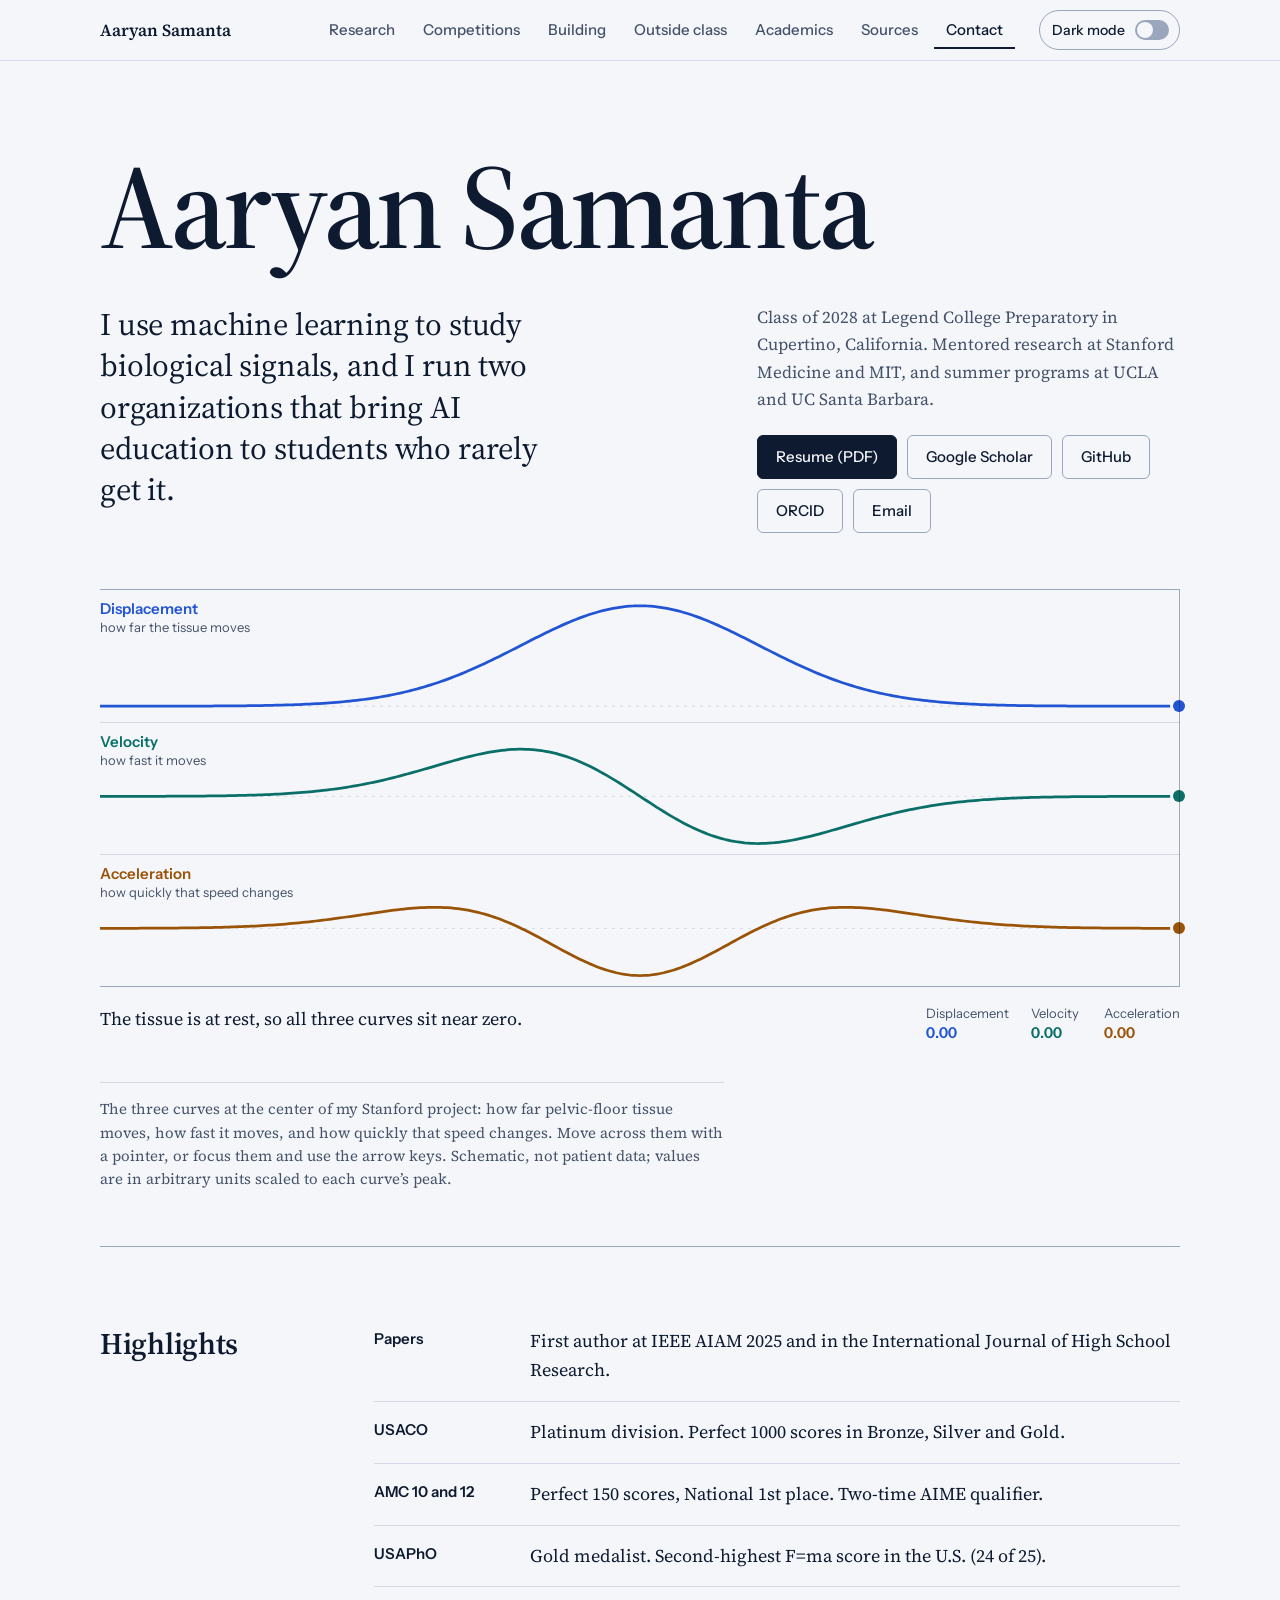
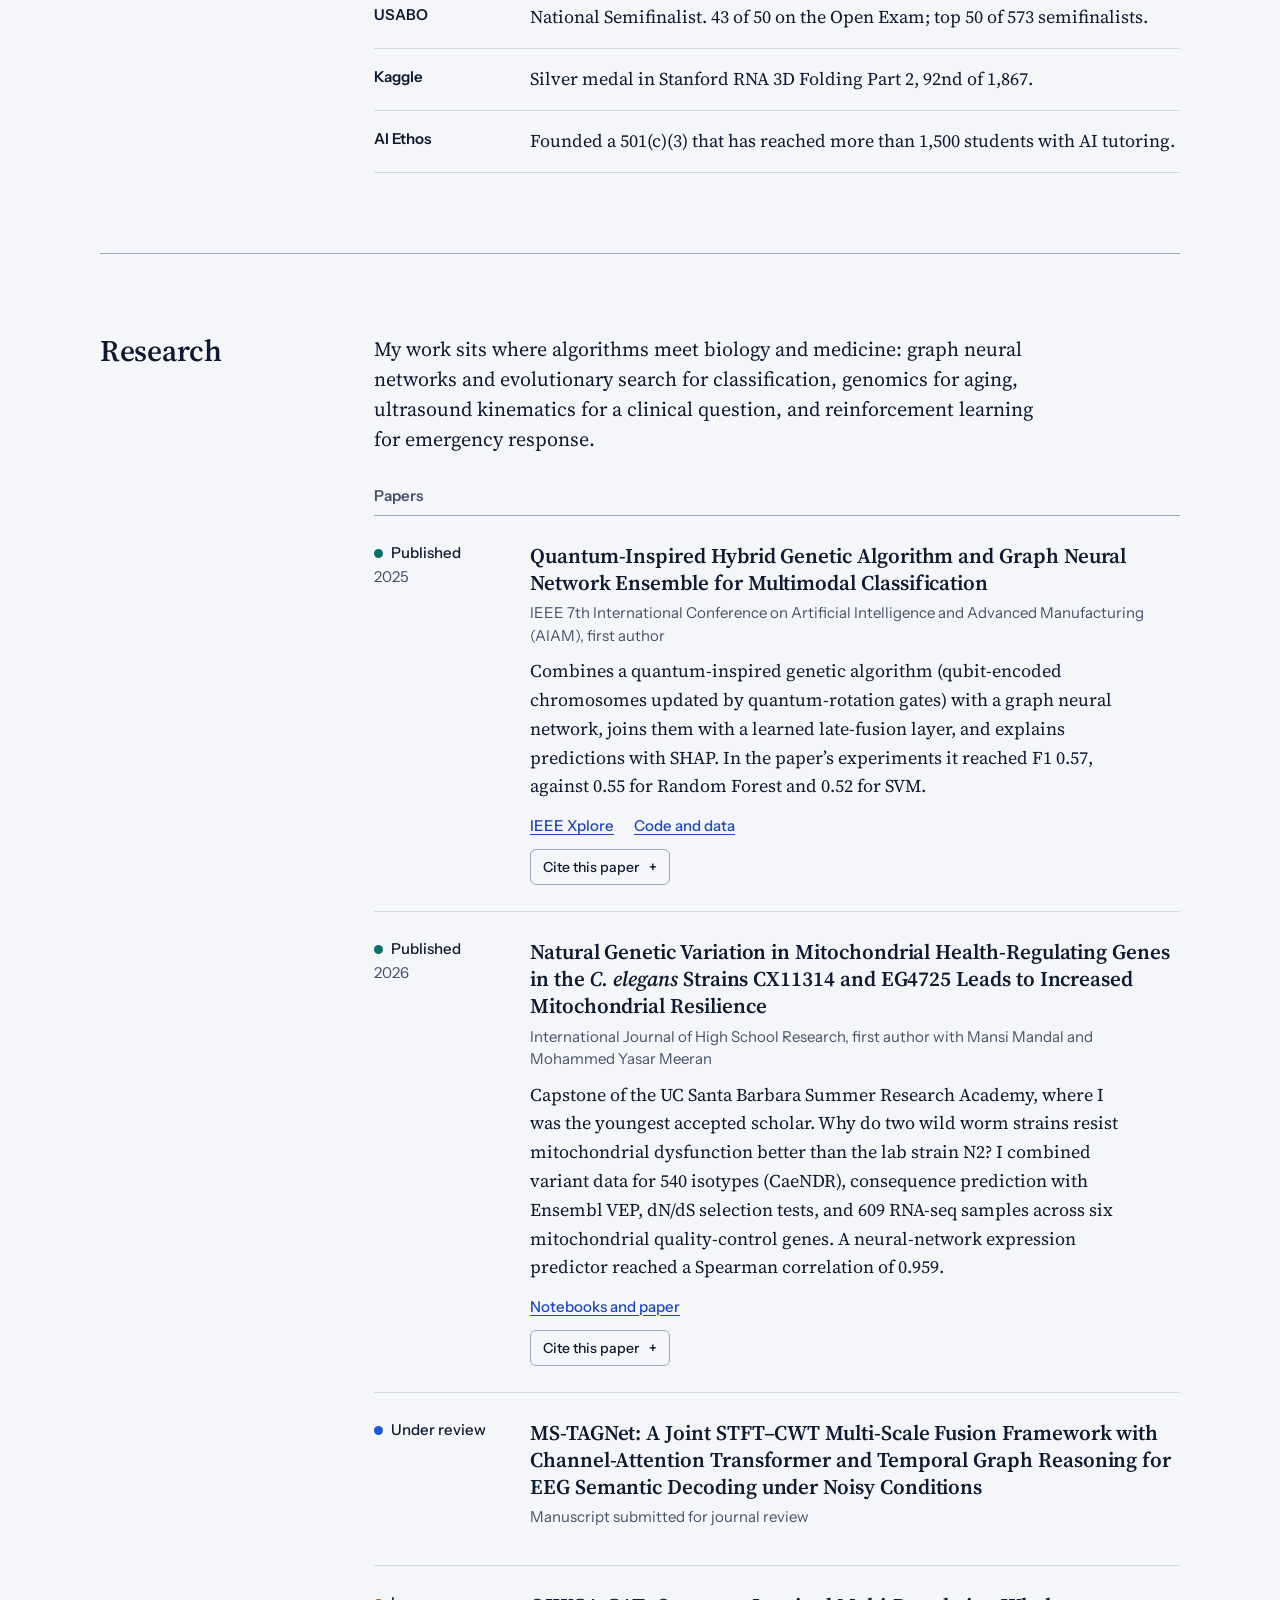
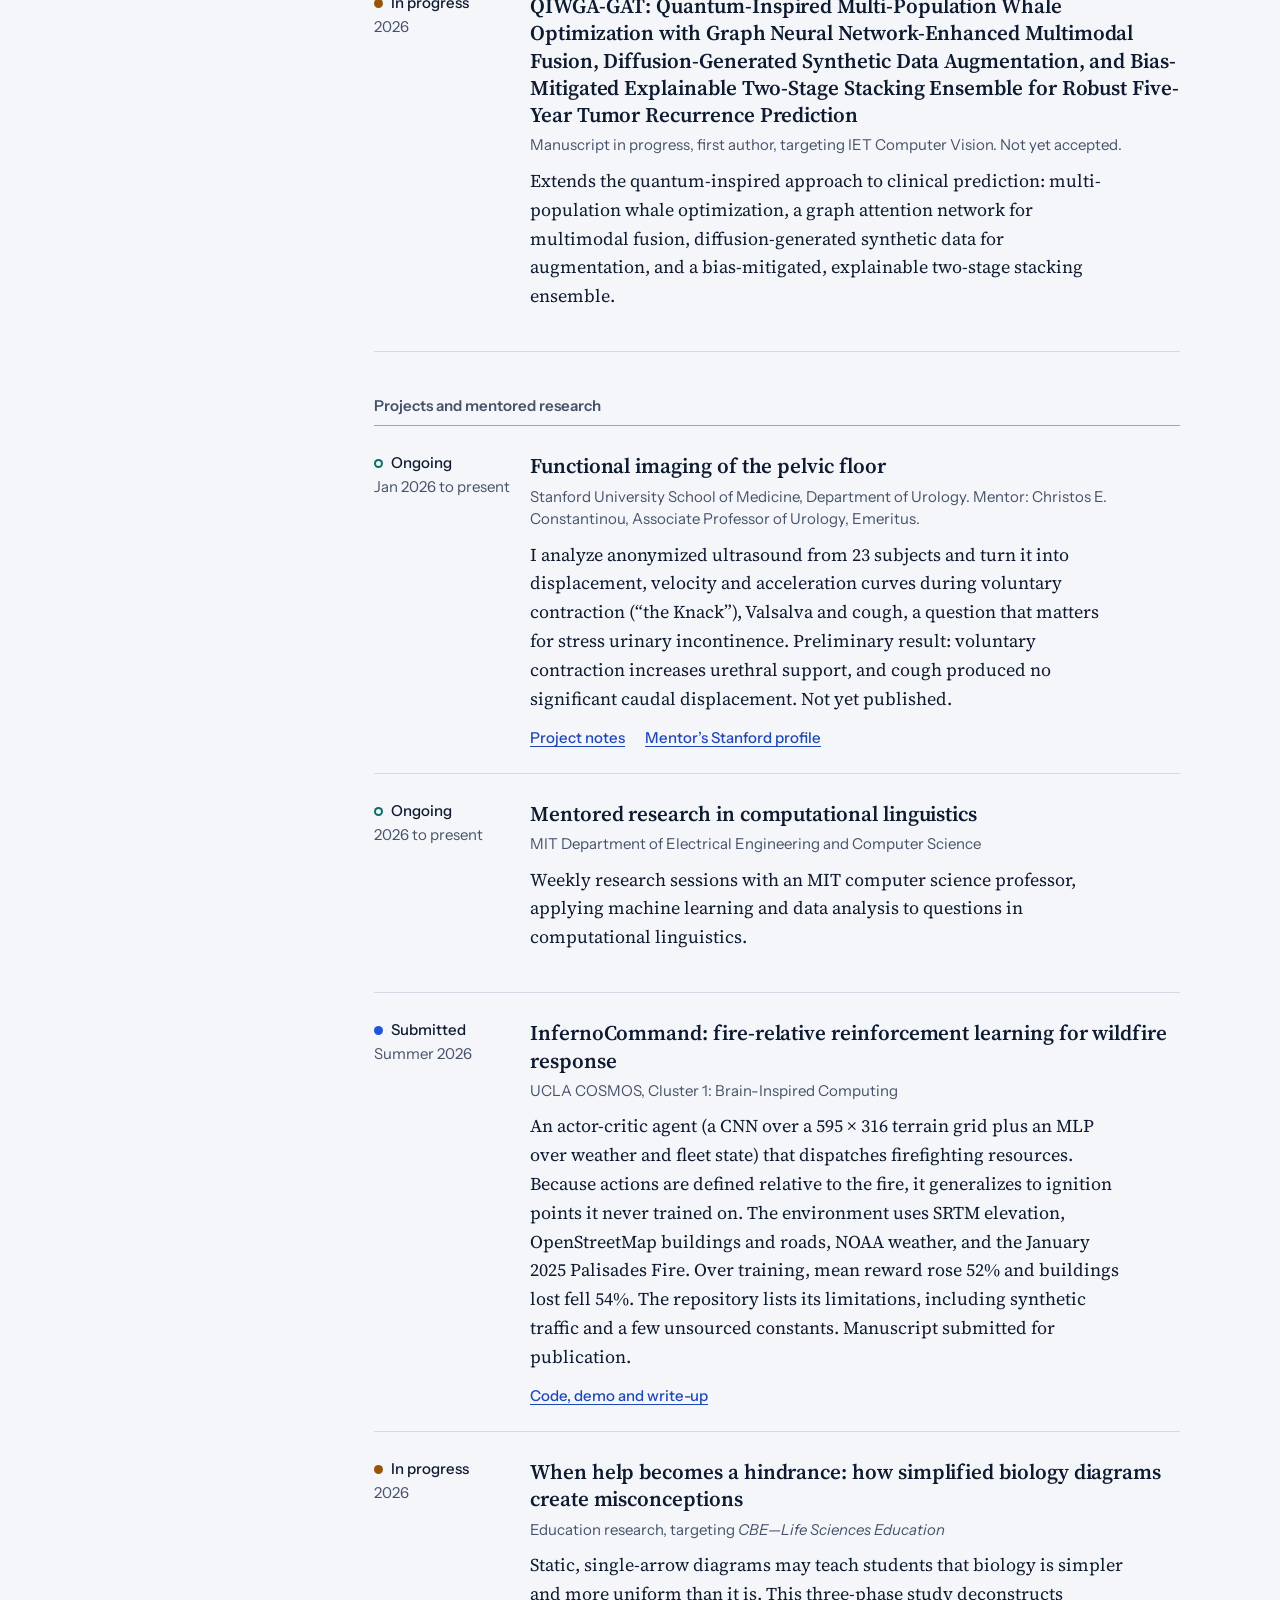
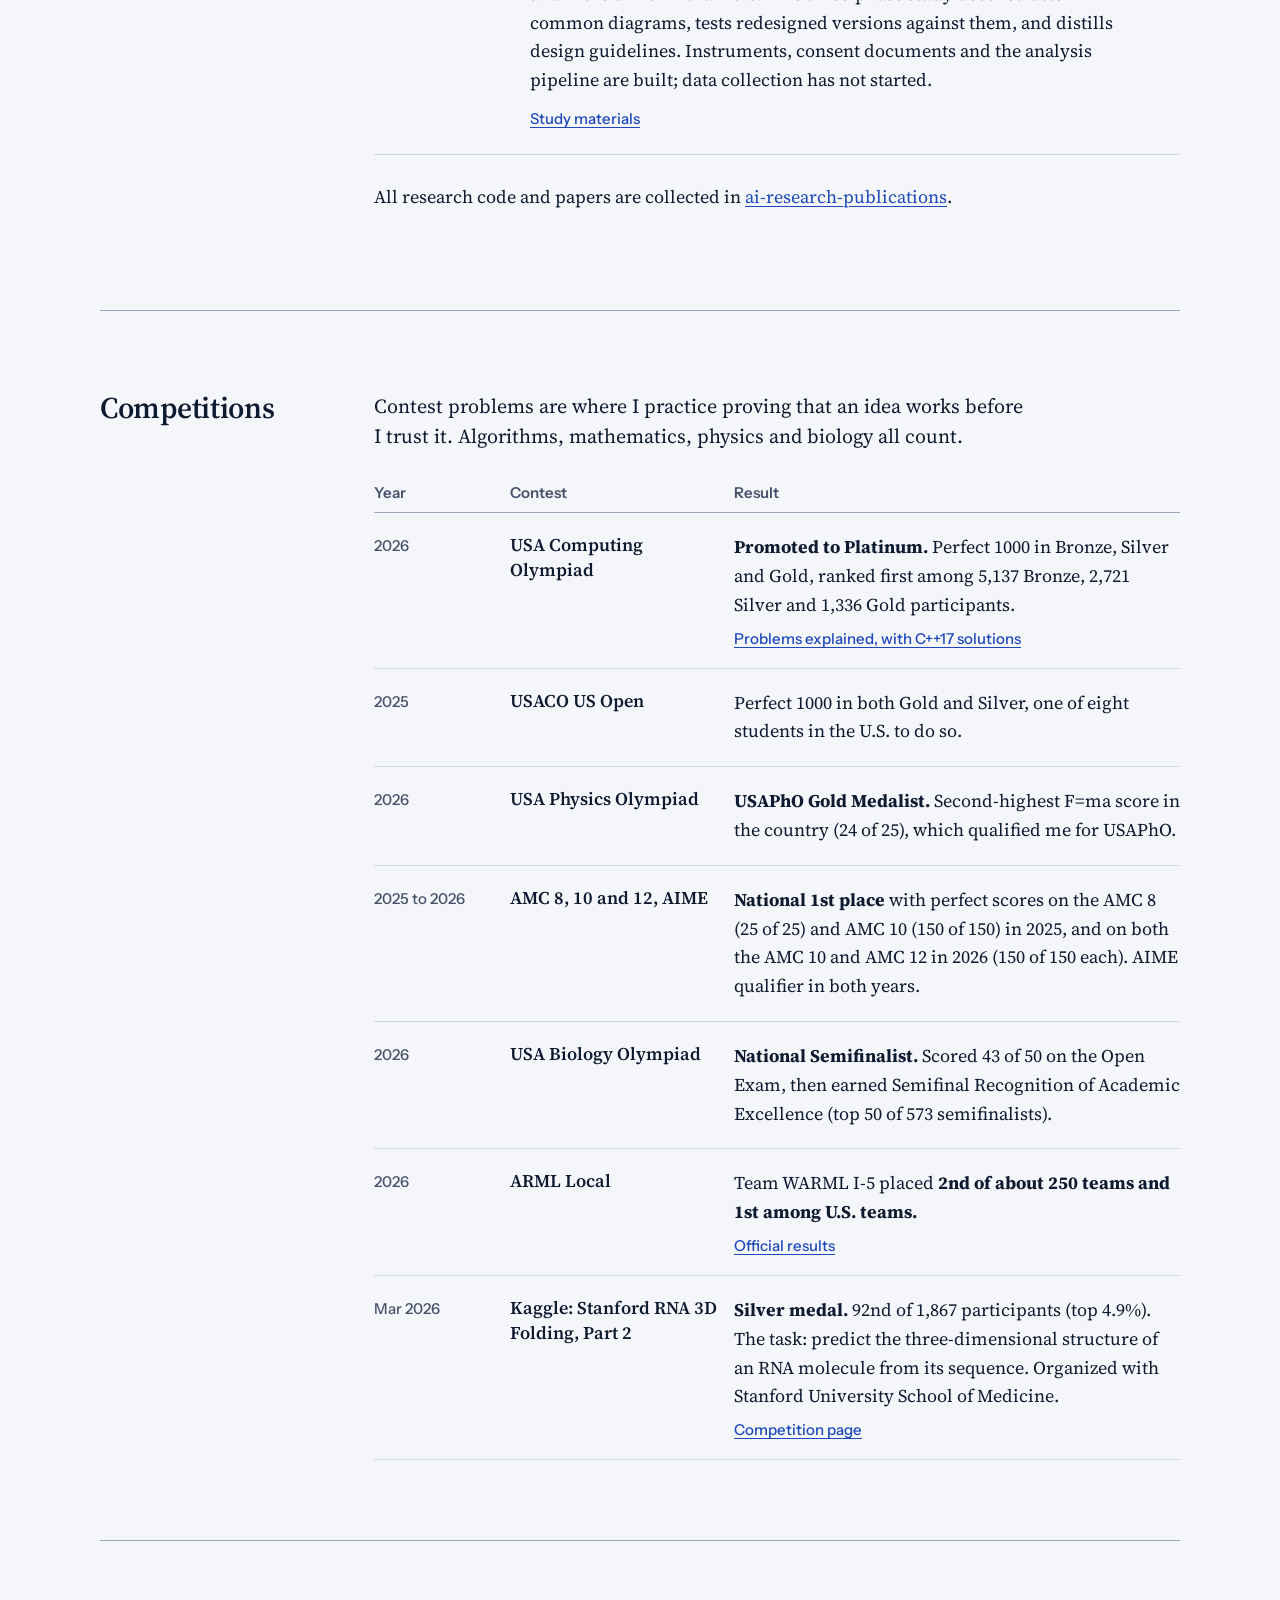
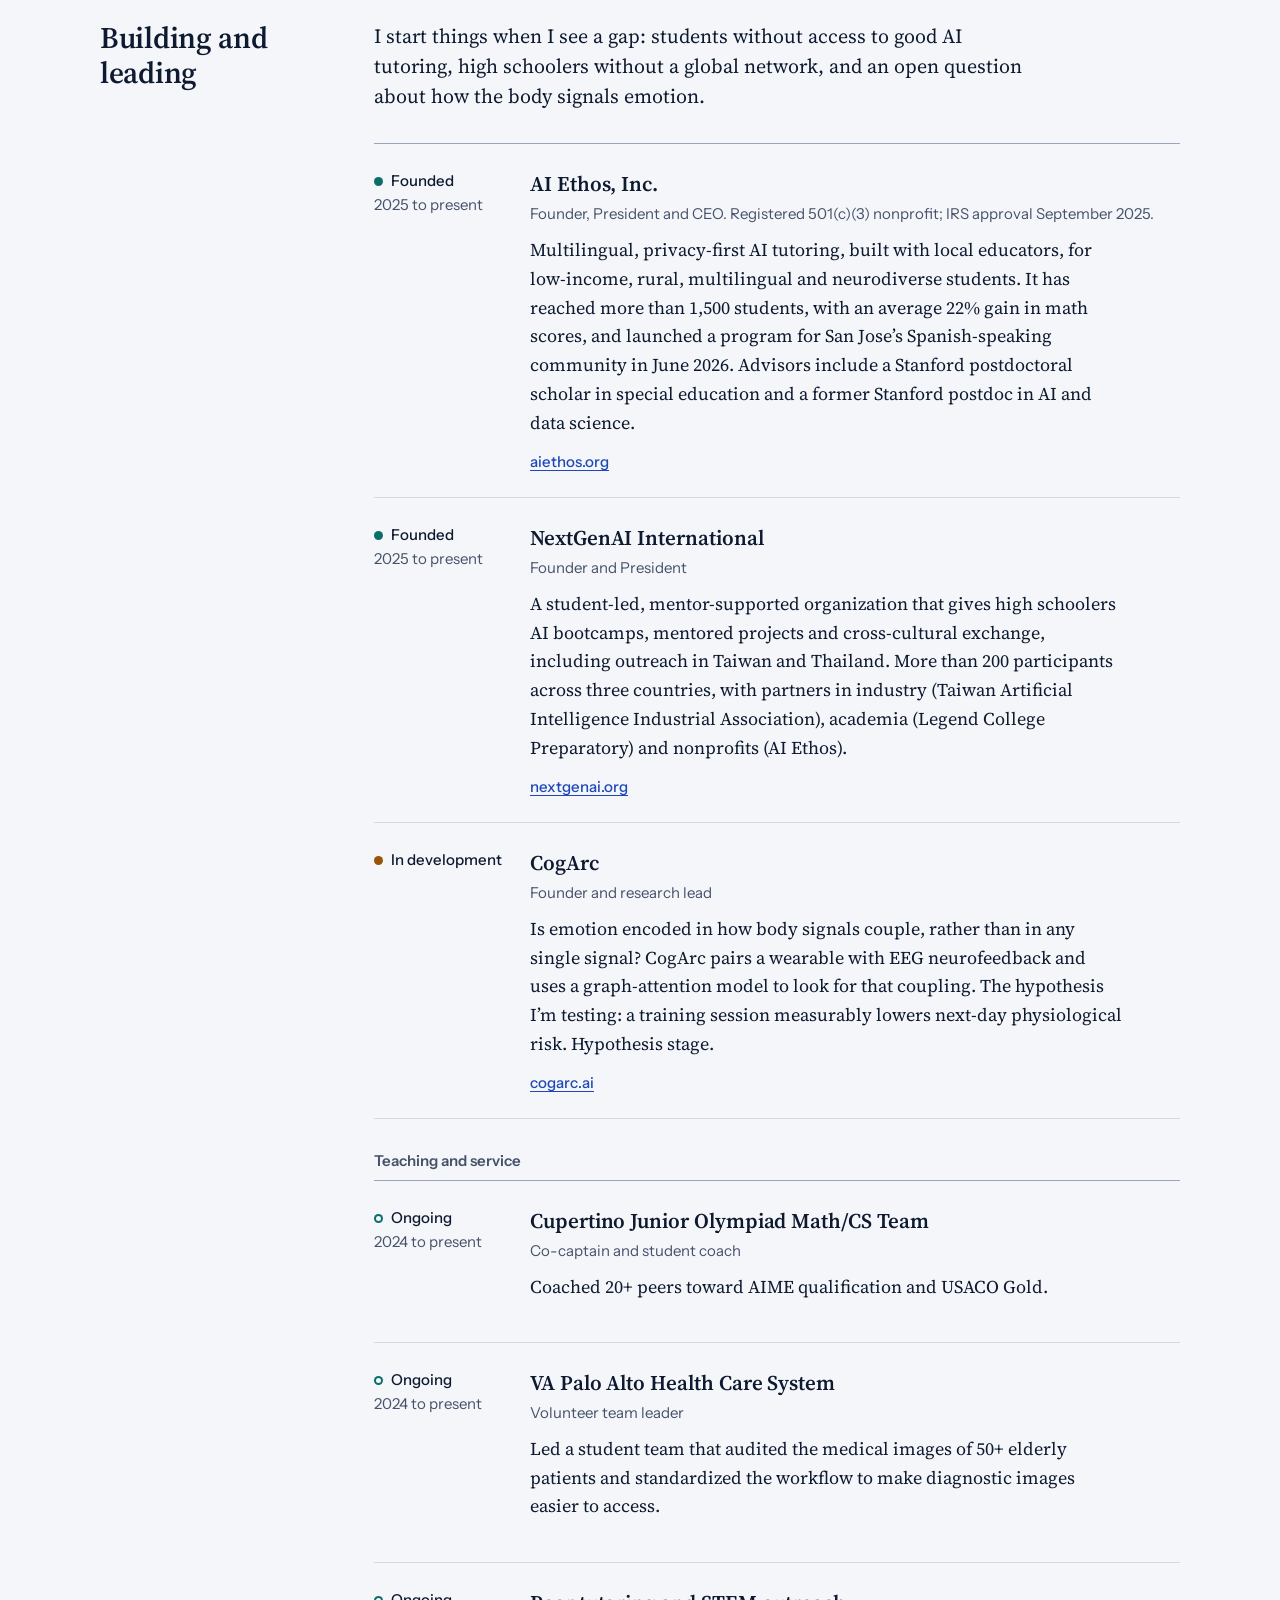
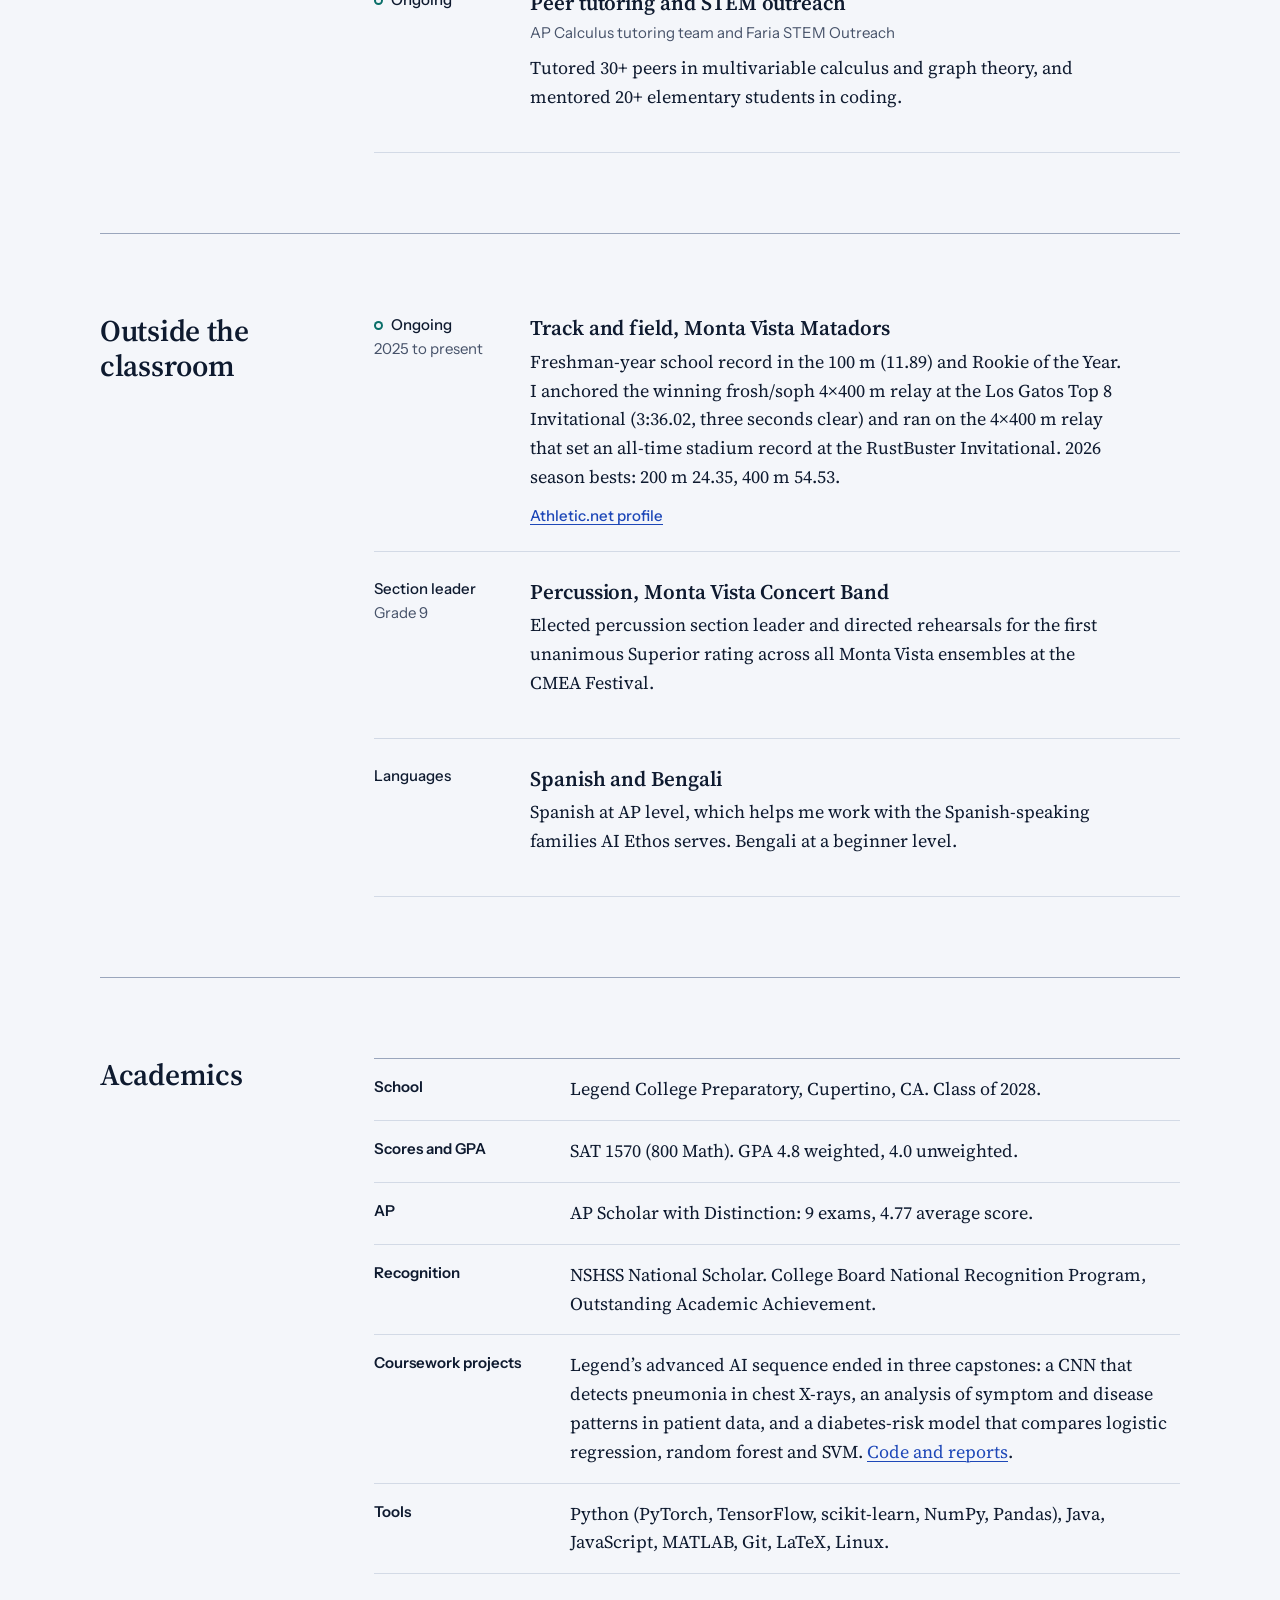
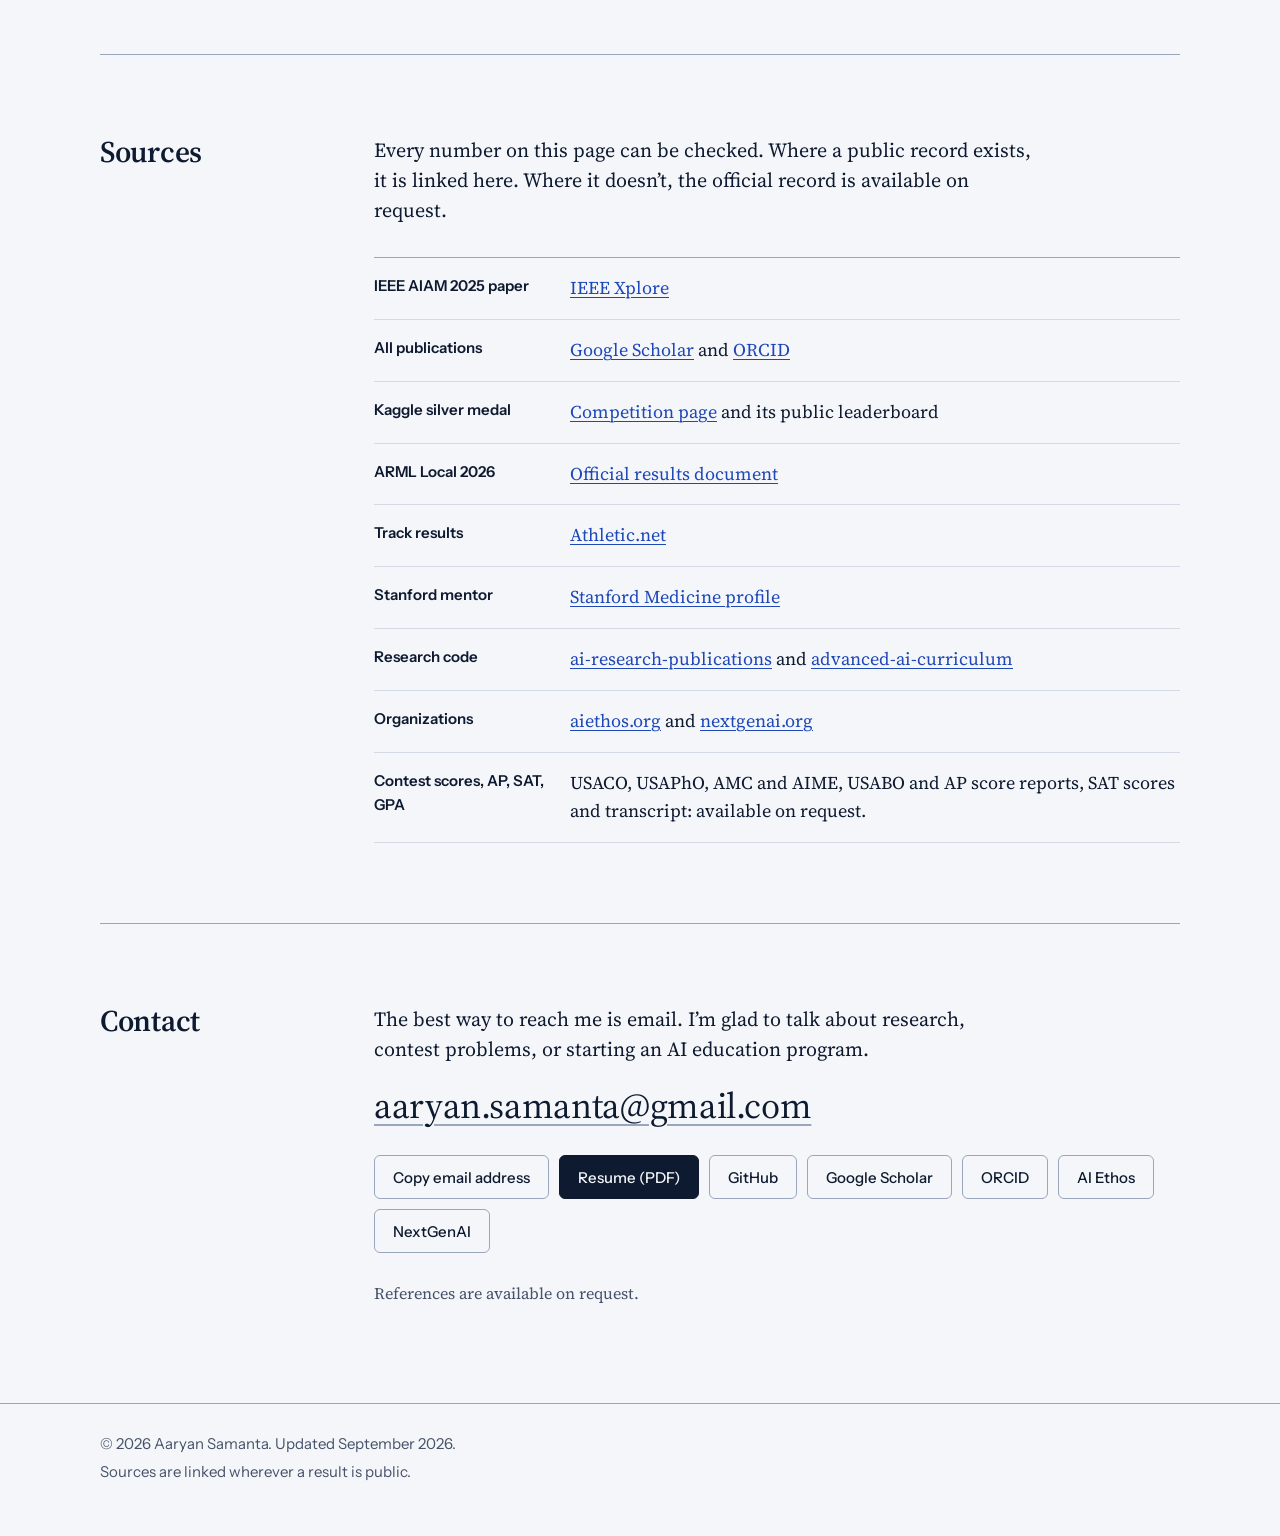
==== commit 907213c0: "updated" ====
--- a/index.html
+++ b/index.html
@@ -7,7 +7,7 @@
 <meta name="description" content="Aaryan Samanta, Class of 2028. First-author papers at IEEE and IJHSR, mentored research at Stanford Medicine and MIT, USACO Platinum, USAPhO Gold, Kaggle Silver, and founder of AI Ethos, Inc.">
 <meta name="author" content="Aaryan Samanta">
 <meta name="robots" content="index, follow, max-image-preview:large">
-<link rel="canonical" href="https://aaryansamanta.com/">
+<link rel="canonical" href="https://aaryansamanta.github.io/">
 <meta name="theme-color" content="#F4F6FA" media="(prefers-color-scheme: light)">
 <meta name="theme-color" content="#0C1424" media="(prefers-color-scheme: dark)">
 
@@ -15,8 +15,8 @@
 <meta property="og:site_name" content="Aaryan Samanta">
 <meta property="og:title" content="Aaryan Samanta">
 <meta property="og:description" content="Machine learning for biology and medicine. First-author papers, mentored research at Stanford Medicine and MIT, USACO Platinum, and AI Ethos, Inc.">
-<meta property="og:url" content="https://aaryansamanta.com/">
-<meta property="og:image" content="https://aaryansamanta.com/assets/img/og.png">
+<meta property="og:url" content="https://aaryansamanta.github.io/">
+<meta property="og:image" content="https://aaryansamanta.github.io/assets/img/og.png">
 <meta property="og:image:width" content="1200">
 <meta property="og:image:height" content="630">
 <meta property="profile:first_name" content="Aaryan">
@@ -24,7 +24,7 @@
 <meta name="twitter:card" content="summary_large_image">
 <meta name="twitter:title" content="Aaryan Samanta">
 <meta name="twitter:description" content="Machine learning for biology and medicine. First-author papers, USACO Platinum, and AI Ethos, Inc.">
-<meta name="twitter:image" content="https://aaryansamanta.com/assets/img/og.png">
+<meta name="twitter:image" content="https://aaryansamanta.github.io/assets/img/og.png">
 
 <link rel="icon" href="data:image/svg+xml,%3Csvg xmlns='http://www.w3.org/2000/svg' viewBox='0 0 32 32'%3E%3Crect width='32' height='32' rx='7' fill='%230E1A2F'/%3E%3Cpath d='M3 24C10 24 11 8 16 8S22 24 29 24' fill='none' stroke='%236C93FF' stroke-width='3' stroke-linecap='round'/%3E%3C/svg%3E">
 
@@ -37,7 +37,7 @@
   "@context": "https://schema.org",
   "@type": "Person",
   "name": "Aaryan Samanta",
-  "url": "https://aaryansamanta.com/",
+  "url": "https://aaryansamanta.github.io/",
   "description": "High school researcher applying machine learning to biology and medicine. Founder of AI Ethos, Inc. and NextGenAI International.",
   "knowsAbout": ["Machine learning", "Computational biology", "Biomedical imaging", "Reinforcement learning", "AI education"],
   "sameAs": [
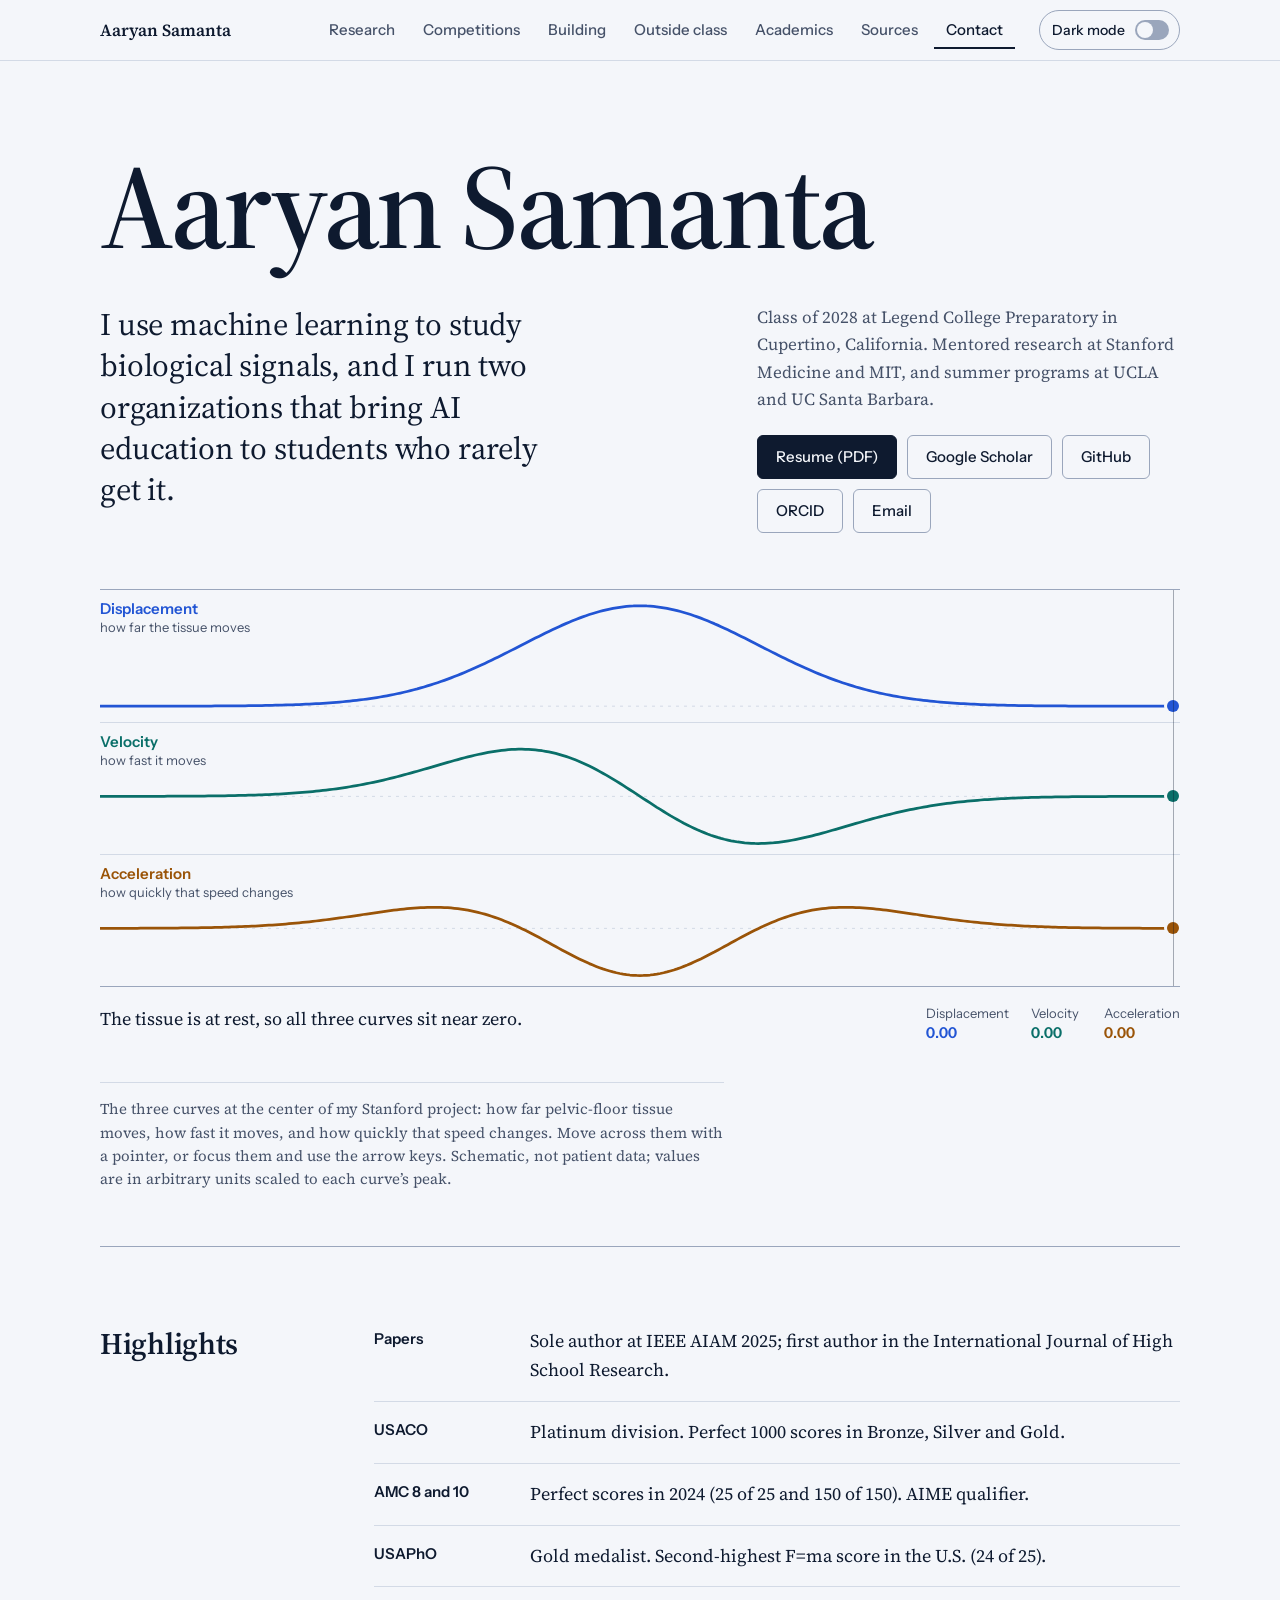
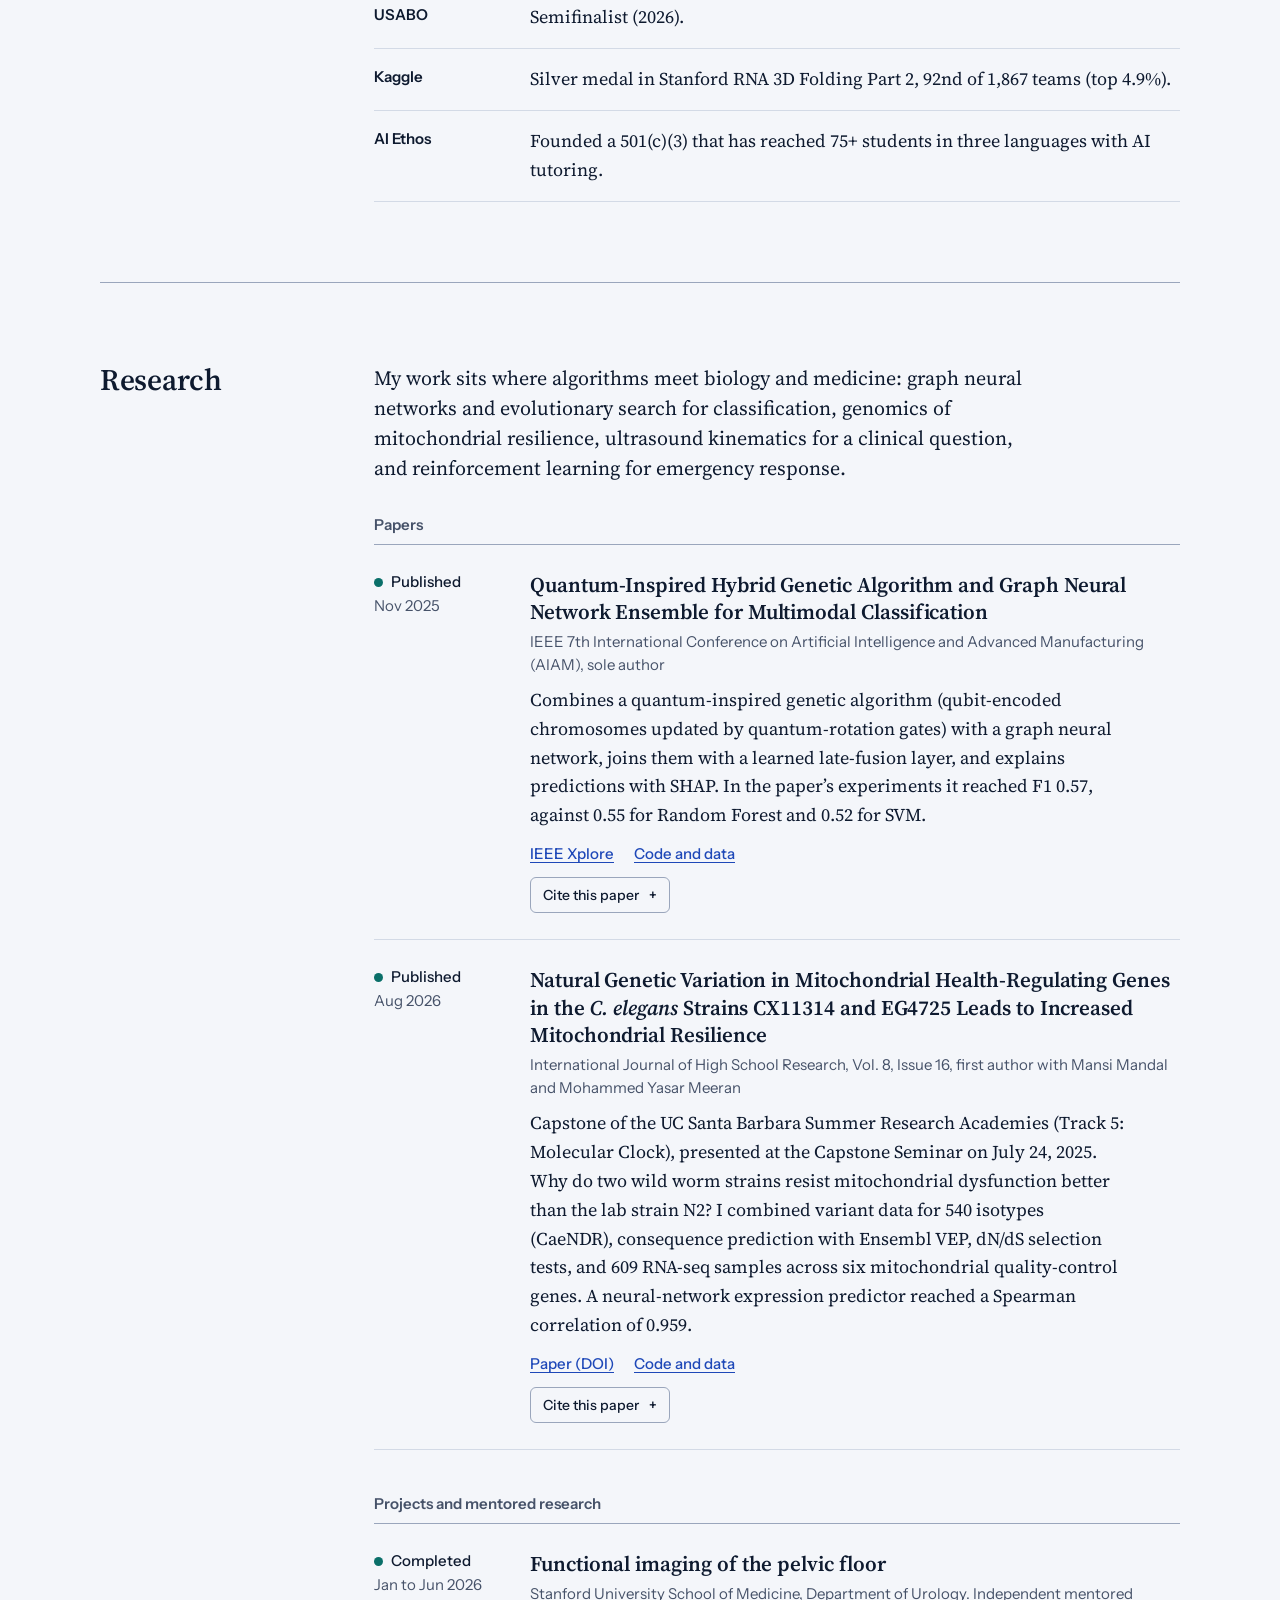
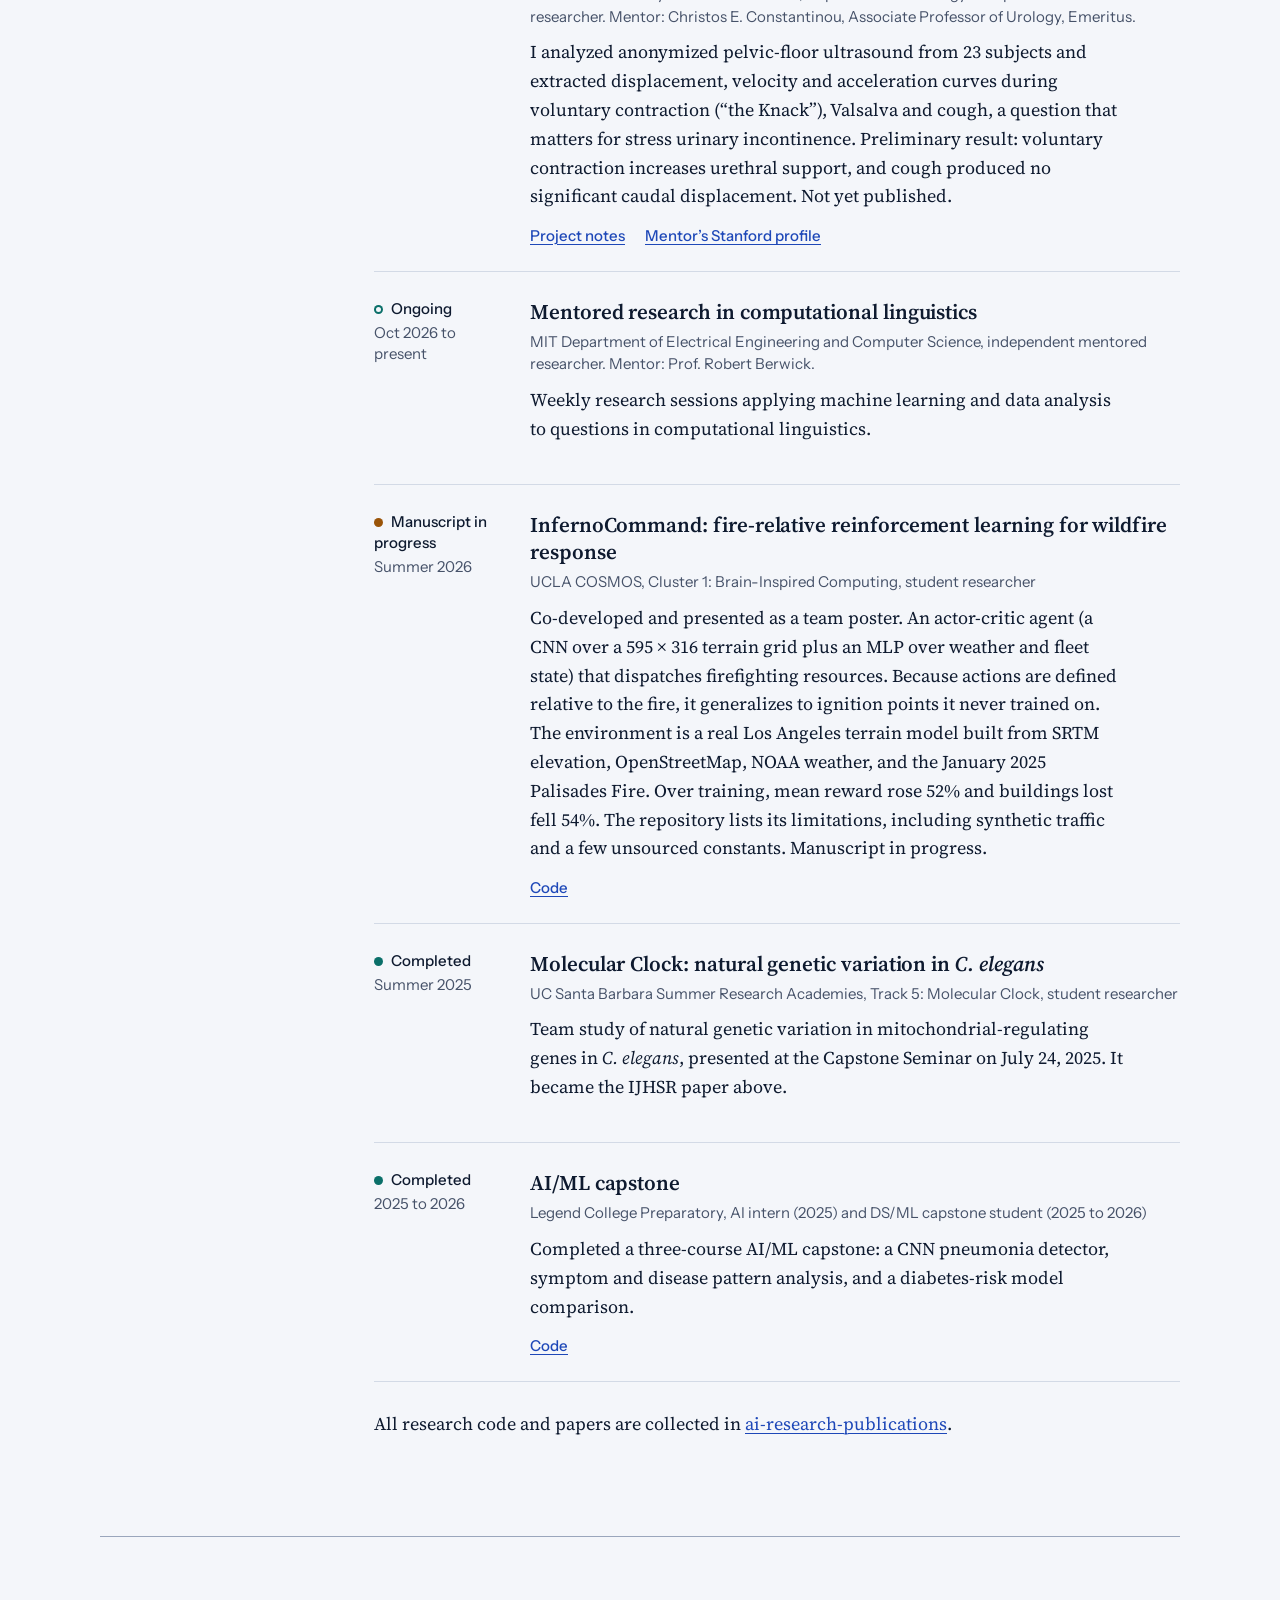
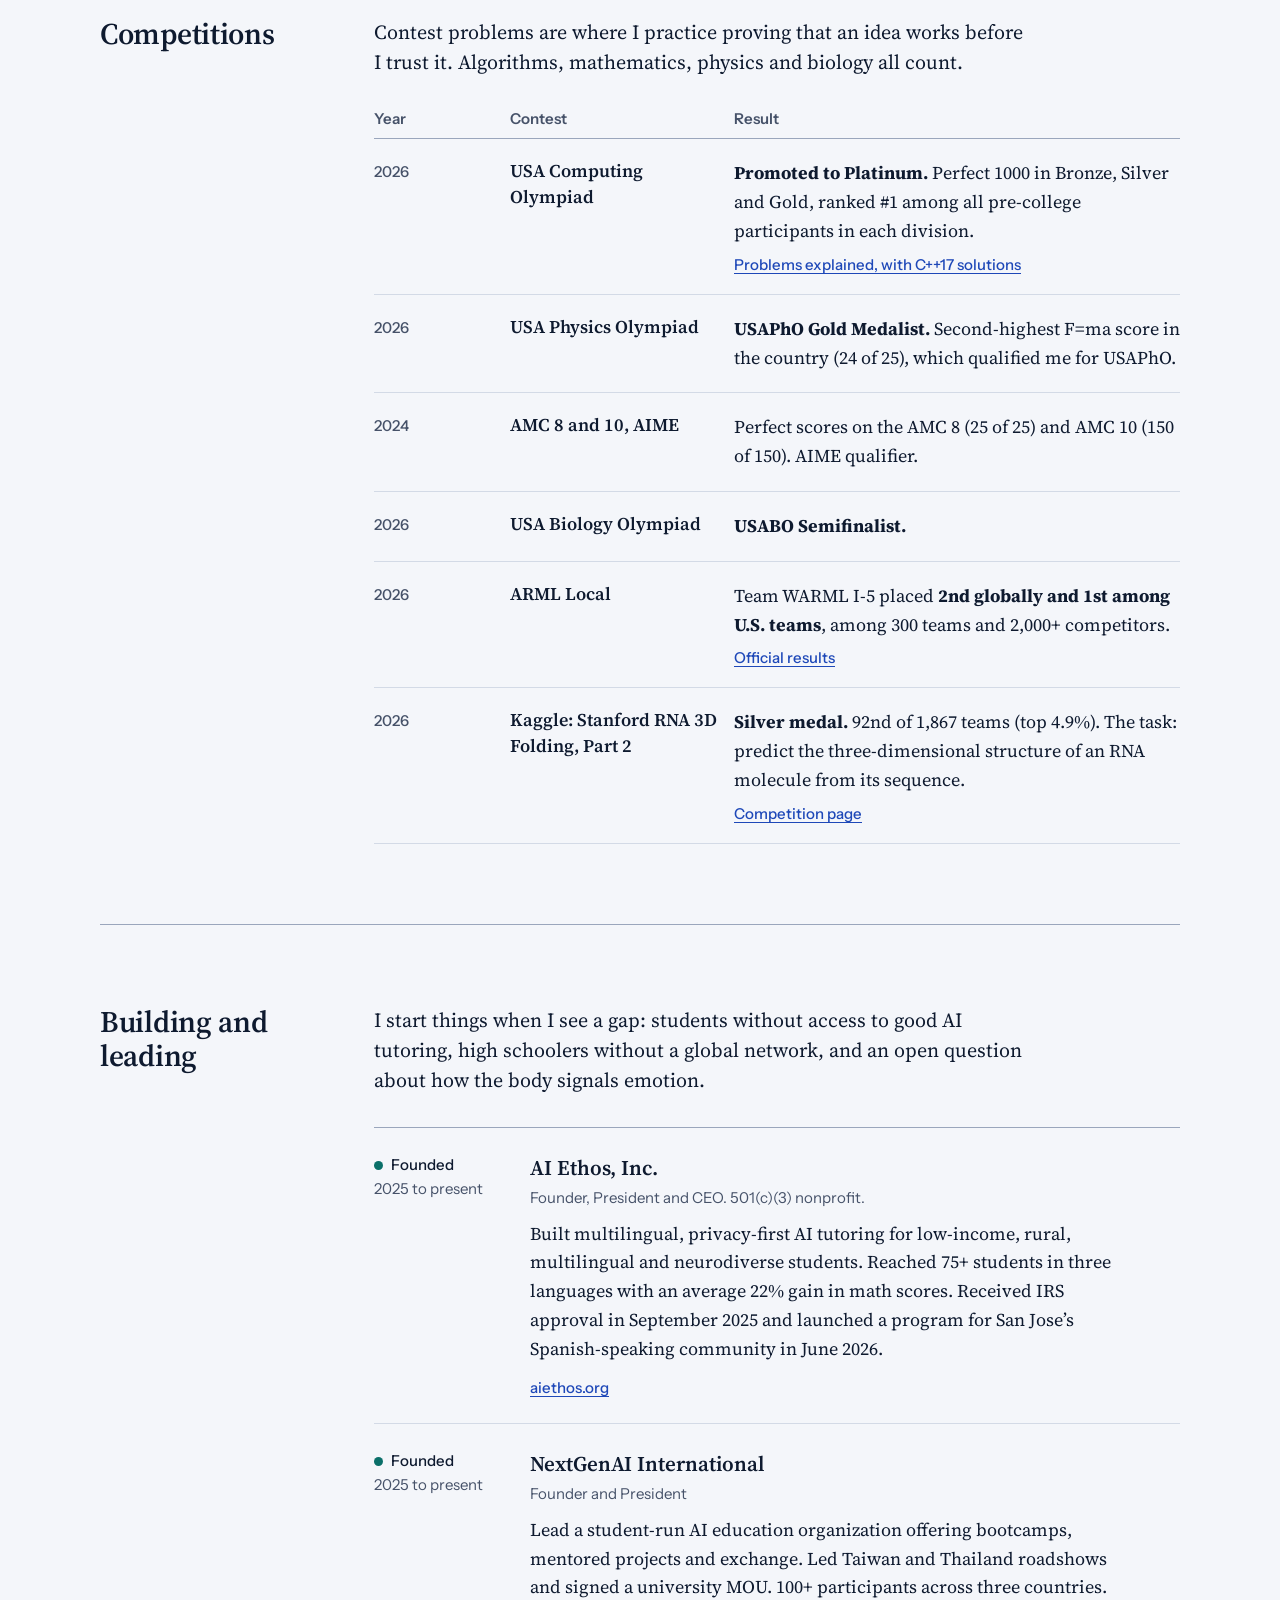
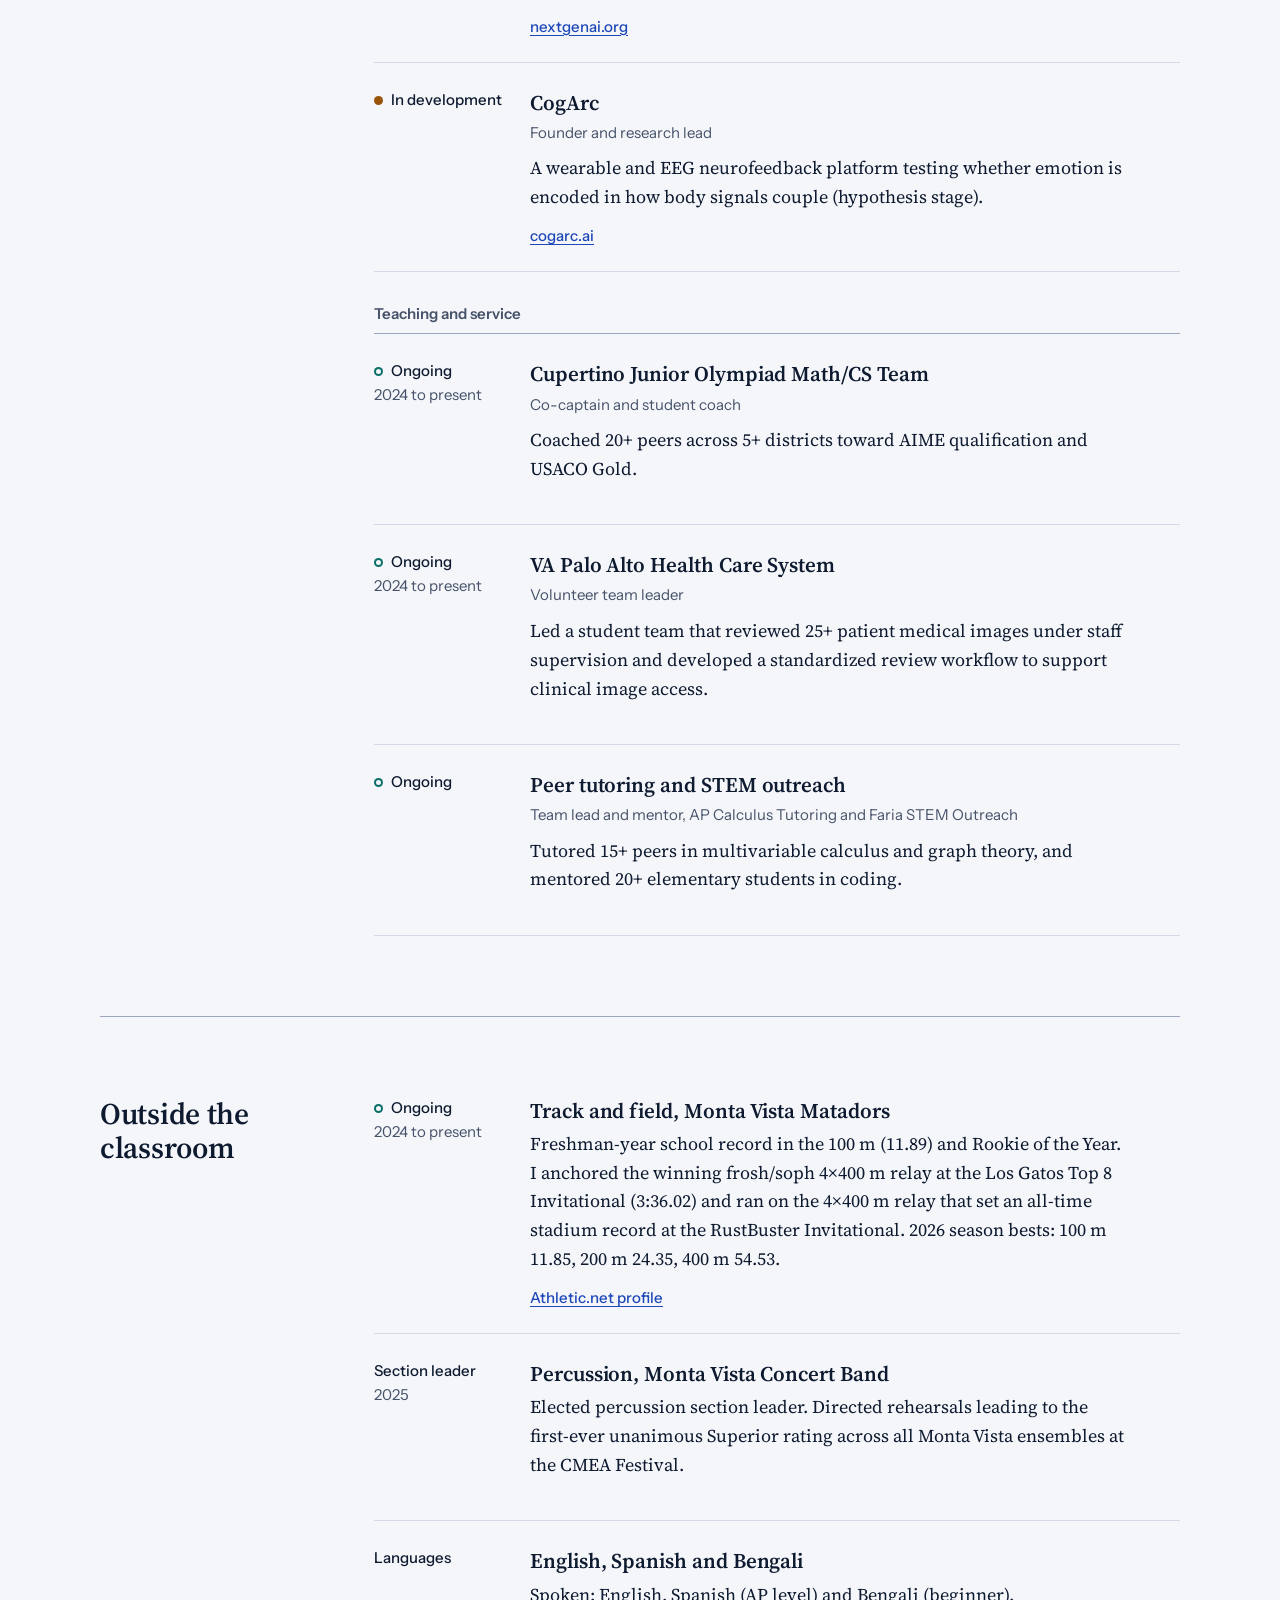
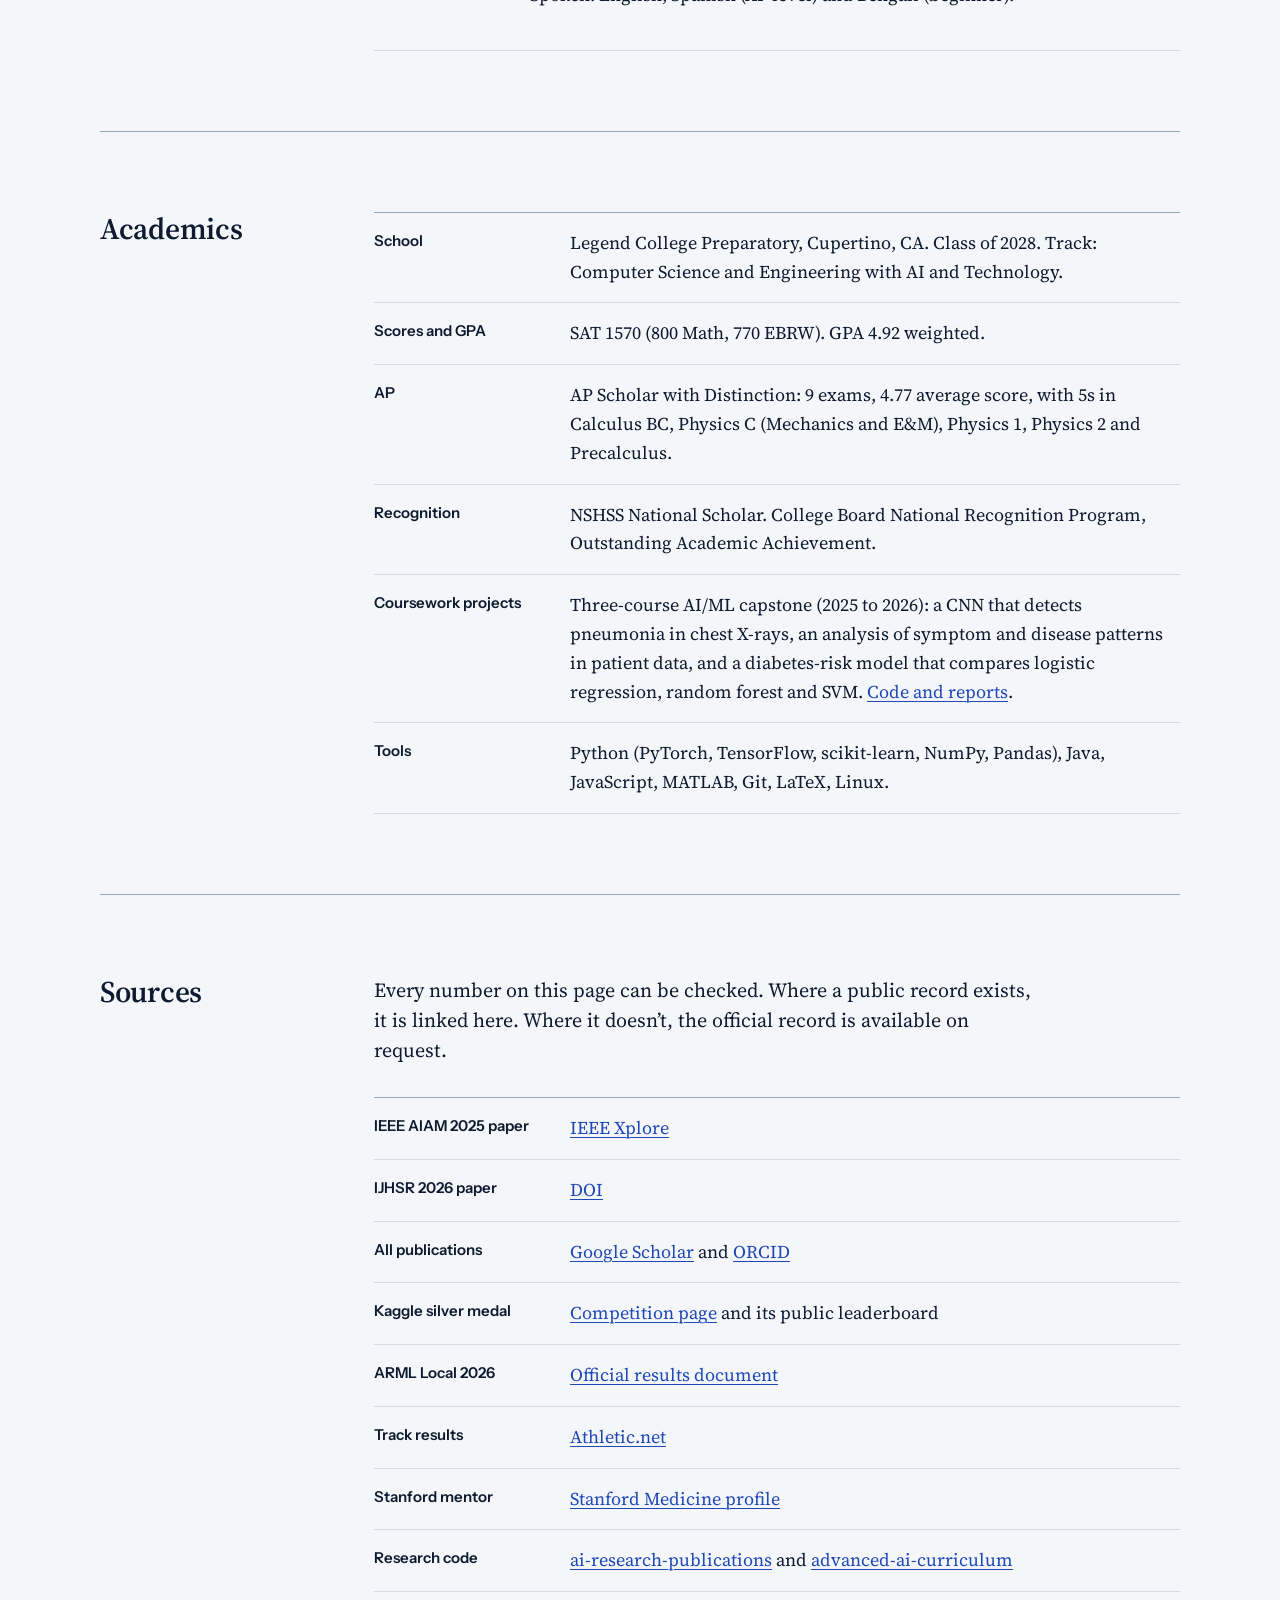
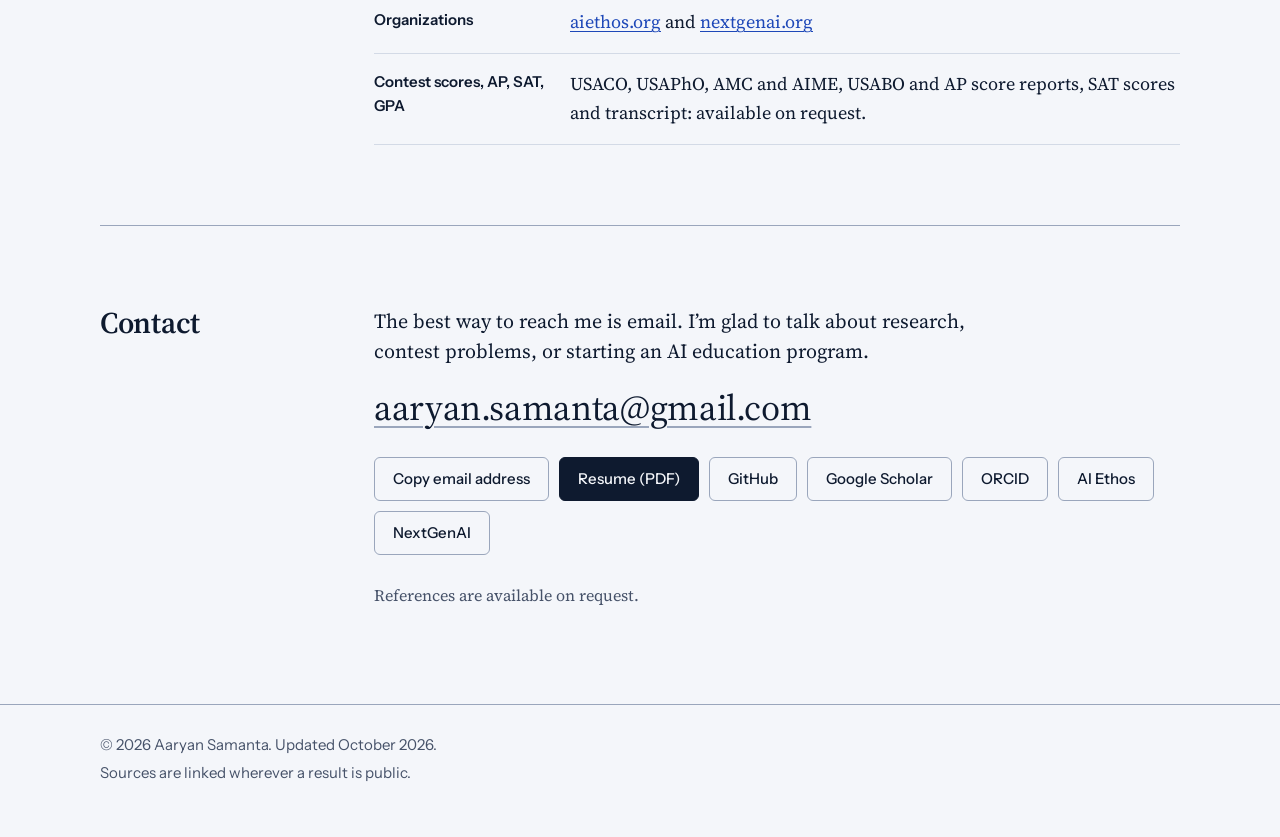
==== commit d2b22f09: "updated" ====
--- a/index.html
+++ b/index.html
@@ -4,7 +4,7 @@
 <meta charset="utf-8">
 <meta name="viewport" content="width=device-width, initial-scale=1, viewport-fit=cover">
 <title>Aaryan Samanta | Machine learning for biology and medicine</title>
-<meta name="description" content="Aaryan Samanta, Class of 2028. First-author papers at IEEE and IJHSR, mentored research at Stanford Medicine and MIT, USACO Platinum, USAPhO Gold, Kaggle Silver, and founder of AI Ethos, Inc.">
+<meta name="description" content="Aaryan Samanta, Class of 2028. High school researcher applying ML to biology and medicine. Sole-author paper at IEEE and first-author paper at IJHSR, mentored research at Stanford Medicine and MIT, USACO Platinum, USAPhO Gold, Kaggle Silver, and founder of AI Ethos, Inc.">
 <meta name="author" content="Aaryan Samanta">
 <meta name="robots" content="index, follow, max-image-preview:large">
 <link rel="canonical" href="https://aaryansamanta.github.io/">
@@ -14,7 +14,7 @@
 <meta property="og:type" content="profile">
 <meta property="og:site_name" content="Aaryan Samanta">
 <meta property="og:title" content="Aaryan Samanta">
-<meta property="og:description" content="Machine learning for biology and medicine. First-author papers, mentored research at Stanford Medicine and MIT, USACO Platinum, and AI Ethos, Inc.">
+<meta property="og:description" content="Machine learning for biology and medicine. Published papers, mentored research at Stanford Medicine and MIT, USACO Platinum, and AI Ethos, Inc.">
 <meta property="og:url" content="https://aaryansamanta.github.io/">
 <meta property="og:image" content="https://aaryansamanta.github.io/assets/img/og.png">
 <meta property="og:image:width" content="1200">
@@ -23,7 +23,7 @@
 <meta property="profile:last_name" content="Samanta">
 <meta name="twitter:card" content="summary_large_image">
 <meta name="twitter:title" content="Aaryan Samanta">
-<meta name="twitter:description" content="Machine learning for biology and medicine. First-author papers, USACO Platinum, and AI Ethos, Inc.">
+<meta name="twitter:description" content="Machine learning for biology and medicine. Published papers, USACO Platinum, and AI Ethos, Inc.">
 <meta name="twitter:image" content="https://aaryansamanta.github.io/assets/img/og.png">
 
 <link rel="icon" href="data:image/svg+xml,%3Csvg xmlns='http://www.w3.org/2000/svg' viewBox='0 0 32 32'%3E%3Crect width='32' height='32' rx='7' fill='%230E1A2F'/%3E%3Cpath d='M3 24C10 24 11 8 16 8S22 24 29 24' fill='none' stroke='%236C93FF' stroke-width='3' stroke-linecap='round'/%3E%3C/svg%3E">
@@ -44,8 +44,8 @@
     "https://github.com/aaryansamanta",
     "https://orcid.org/0009-0005-6381-4890",
     "https://scholar.google.com/citations?user=TboJyScAAAAJ",
-    "https://www.aiethos.org",
-    "https://www.nextgenai.org"
+    "https://aiethos.org",
+    "https://nextgenai.org"
   ]
 }
 </script>
@@ -372,13 +372,13 @@
   <div class="rail"><h2 id="h-results">Highlights</h2></div>
   <div class="body">
     <dl class="ledger">
-      <div><dt>Papers</dt><dd>First author at IEEE AIAM 2025 and in the International Journal of High School Research.</dd></div>
+      <div><dt>Papers</dt><dd>Sole author at IEEE AIAM 2025; first author in the International Journal of High School Research.</dd></div>
       <div><dt>USACO</dt><dd>Platinum division. Perfect 1000 scores in Bronze, Silver and Gold.</dd></div>
-      <div><dt>AMC 10 and 12</dt><dd>Perfect 150 scores, National 1st place. Two-time AIME qualifier.</dd></div>
+      <div><dt>AMC 8 and 10</dt><dd>Perfect scores in 2024 (25 of 25 and 150 of 150). AIME qualifier.</dd></div>
       <div><dt>USAPhO</dt><dd>Gold medalist. Second-highest F=ma score in the U.S. (24 of 25).</dd></div>
-      <div><dt>USABO</dt><dd>National Semifinalist. 43 of 50 on the Open Exam; top 50 of 573 semifinalists.</dd></div>
-      <div><dt>Kaggle</dt><dd>Silver medal in Stanford RNA 3D Folding Part 2, 92nd of 1,867.</dd></div>
-      <div><dt>AI Ethos</dt><dd>Founded a 501(c)(3) that has reached more than 1,500 students with AI tutoring.</dd></div>
+      <div><dt>USABO</dt><dd>Semifinalist (2026).</dd></div>
+      <div><dt>Kaggle</dt><dd>Silver medal in Stanford RNA 3D Folding Part 2, 92nd of 1,867 teams (top 4.9%).</dd></div>
+      <div><dt>AI Ethos</dt><dd>Founded a 501(c)(3) that has reached 75+ students in three languages with AI tutoring.</dd></div>
     </dl>
   </div>
 </section>
@@ -386,15 +386,15 @@
 <section class="block" id="research" aria-labelledby="h-research">
   <div class="rail"><h2 id="h-research">Research</h2></div>
   <div class="body">
-    <p>My work sits where algorithms meet biology and medicine: graph neural networks and evolutionary search for classification, genomics for aging, ultrasound kinematics for a clinical question, and reinforcement learning for emergency response.</p>
+    <p>My work sits where algorithms meet biology and medicine: graph neural networks and evolutionary search for classification, genomics of mitochondrial resilience, ultrasound kinematics for a clinical question, and reinforcement learning for emergency response.</p>
 
     <h3 class="group">Papers</h3>
 
     <article class="item">
-      <div class="status"><span>Published</span><span class="when">2025</span></div>
+      <div class="status"><span>Published</span><span class="when">Nov 2025</span></div>
       <div>
         <h4>Quantum-Inspired Hybrid Genetic Algorithm and Graph Neural Network Ensemble for Multimodal Classification</h4>
-        <p class="venue">IEEE 7th International Conference on Artificial Intelligence and Advanced Manufacturing (AIAM), first author</p>
+        <p class="venue">IEEE 7th International Conference on Artificial Intelligence and Advanced Manufacturing (AIAM), sole author</p>
         <p>Combines a quantum-inspired genetic algorithm (qubit-encoded chromosomes updated by quantum-rotation gates) with a graph neural network, joins them with a learned late-fusion layer, and explains predictions with SHAP. In the paper&rsquo;s experiments it reached F1 0.57, against 0.55 for Random Forest and 0.52 for SVM.</p>
         <p class="links"><a href="https://ieeexplore.ieee.org/abstract/document/11322272">IEEE Xplore</a><a href="https://github.com/aaryansamanta/ai-research-publications/tree/main/ieee-aiam-2025-ga-gnn">Code and data</a></p>
         <details class="cite">
@@ -408,6 +408,7 @@
   booktitle = {2025 7th International Conference on Artificial Intelligence and
                Advanced Manufacturing (AIAM)},
   year      = {2025},
+  month     = nov,
   publisher = {IEEE},
   url       = {https://ieeexplore.ieee.org/document/11322272}
 }</code></pre>
@@ -417,12 +418,12 @@
     </article>
 
     <article class="item">
-      <div class="status"><span>Published</span><span class="when">2026</span></div>
+      <div class="status"><span>Published</span><span class="when">Aug 2026</span></div>
       <div>
         <h4>Natural Genetic Variation in Mitochondrial Health-Regulating Genes in the <i>C. elegans</i> Strains CX11314 and EG4725 Leads to Increased Mitochondrial Resilience</h4>
-        <p class="venue">International Journal of High School Research, first author with Mansi Mandal and Mohammed Yasar Meeran</p>
-        <p>Capstone of the UC Santa Barbara Summer Research Academy, where I was the youngest accepted scholar. Why do two wild worm strains resist mitochondrial dysfunction better than the lab strain N2? I combined variant data for 540 isotypes (CaeNDR), consequence prediction with Ensembl VEP, dN/dS selection tests, and 609 RNA-seq samples across six mitochondrial quality-control genes. A neural-network expression predictor reached a Spearman correlation of 0.959.</p>
-        <p class="links"><a href="https://github.com/aaryansamanta/ai-research-publications/tree/main/ijhsr-2026-celegans-mito-resilience">Notebooks and paper</a></p>
+        <p class="venue">International Journal of High School Research, Vol. 8, Issue 16, first author with Mansi Mandal and Mohammed Yasar Meeran</p>
+        <p>Capstone of the UC Santa Barbara Summer Research Academies (Track 5: Molecular Clock), presented at the Capstone Seminar on July 24, 2025. Why do two wild worm strains resist mitochondrial dysfunction better than the lab strain N2? I combined variant data for 540 isotypes (CaeNDR), consequence prediction with Ensembl VEP, dN/dS selection tests, and 609 RNA-seq samples across six mitochondrial quality-control genes. A neural-network expression predictor reached a Spearman correlation of 0.959.</p>
+        <p class="links"><a href="https://doi.org/10.36838/ijhsr816.137">Paper (DOI)</a><a href="https://github.com/aaryansamanta/ai-research-publications/tree/main/ijhsr-2026-celegans-mito-resilience">Code and data</a></p>
         <details class="cite">
           <summary>Cite this paper</summary>
           <div class="bib">
@@ -433,68 +434,63 @@
              the C. elegans Strains CX11314 and EG4725 Leads to Increased
              Mitochondrial Resilience},
   journal = {International Journal of High School Research},
-  year    = {2026}
+  volume  = {8},
+  number  = {16},
+  year    = {2026},
+  doi     = {10.36838/ijhsr816.137}
 }</code></pre>
           </div>
         </details>
       </div>
     </article>
 
-    <article class="item">
-      <div class="status review"><span>Under review</span></div>
-      <div>
-        <h4>MS-TAGNet: A Joint STFT&ndash;CWT Multi-Scale Fusion Framework with Channel-Attention Transformer and Temporal Graph Reasoning for EEG Semantic Decoding under Noisy Conditions</h4>
-        <p class="venue">Manuscript submitted for journal review</p>
-      </div>
-    </article>
-
-    <article class="item">
-      <div class="status progress"><span>In progress</span><span class="when">2026</span></div>
-      <div>
-        <h4>QIWGA-GAT: Quantum-Inspired Multi-Population Whale Optimization with Graph Neural Network-Enhanced Multimodal Fusion, Diffusion-Generated Synthetic Data Augmentation, and Bias-Mitigated Explainable Two-Stage Stacking Ensemble for Robust Five-Year Tumor Recurrence Prediction</h4>
-        <p class="venue">Manuscript in progress, first author, targeting IET Computer Vision. Not yet accepted.</p>
-        <p>Extends the quantum-inspired approach to clinical prediction: multi-population whale optimization, a graph attention network for multimodal fusion, diffusion-generated synthetic data for augmentation, and a bias-mitigated, explainable two-stage stacking ensemble.</p>
-      </div>
-    </article>
-
     <h3 class="group">Projects and mentored research</h3>
 
     <article class="item">
-      <div class="status ongoing"><span>Ongoing</span><span class="when">Jan 2026 to present</span></div>
+      <div class="status"><span>Completed</span><span class="when">Jan to Jun 2026</span></div>
       <div>
         <h4>Functional imaging of the pelvic floor</h4>
-        <p class="venue">Stanford University School of Medicine, Department of Urology. Mentor: Christos E. Constantinou, Associate Professor of Urology, Emeritus.</p>
-        <p>I analyze anonymized ultrasound from 23 subjects and turn it into displacement, velocity and acceleration curves during voluntary contraction (&ldquo;the Knack&rdquo;), Valsalva and cough, a question that matters for stress urinary incontinence. Preliminary result: voluntary contraction increases urethral support, and cough produced no significant caudal displacement. Not yet published.</p>
+        <p class="venue">Stanford University School of Medicine, Department of Urology. Independent mentored researcher. Mentor: Christos E. Constantinou, Associate Professor of Urology, Emeritus.</p>
+        <p>I analyzed anonymized pelvic-floor ultrasound from 23 subjects and extracted displacement, velocity and acceleration curves during voluntary contraction (&ldquo;the Knack&rdquo;), Valsalva and cough, a question that matters for stress urinary incontinence. Preliminary result: voluntary contraction increases urethral support, and cough produced no significant caudal displacement. Not yet published.</p>
         <p class="links"><a href="https://github.com/aaryansamanta/ai-research-publications/tree/main/stanford-urology-2026">Project notes</a><a href="https://med.stanford.edu/profiles/christos-constantinou">Mentor&rsquo;s Stanford profile</a></p>
       </div>
     </article>
 
     <article class="item">
-      <div class="status ongoing"><span>Ongoing</span><span class="when">2026 to present</span></div>
+      <div class="status ongoing"><span>Ongoing</span><span class="when">Oct 2026 to present</span></div>
       <div>
         <h4>Mentored research in computational linguistics</h4>
-        <p class="venue">MIT Department of Electrical Engineering and Computer Science</p>
-        <p>Weekly research sessions with an MIT computer science professor, applying machine learning and data analysis to questions in computational linguistics.</p>
-      </div>
-    </article>
-
-    <article class="item">
-      <div class="status review"><span>Submitted</span><span class="when">Summer 2026</span></div>
+        <p class="venue">MIT Department of Electrical Engineering and Computer Science, independent mentored researcher. Mentor: Prof. Robert Berwick.</p>
+        <p>Weekly research sessions applying machine learning and data analysis to questions in computational linguistics.</p>
+      </div>
+    </article>
+
+    <article class="item">
+      <div class="status progress"><span>Manuscript in progress</span><span class="when">Summer 2026</span></div>
       <div>
         <h4>InfernoCommand: fire-relative reinforcement learning for wildfire response</h4>
-        <p class="venue">UCLA COSMOS, Cluster 1: Brain-Inspired Computing</p>
-        <p>An actor-critic agent (a CNN over a 595 &times; 316 terrain grid plus an MLP over weather and fleet state) that dispatches firefighting resources. Because actions are defined relative to the fire, it generalizes to ignition points it never trained on. The environment uses SRTM elevation, OpenStreetMap buildings and roads, NOAA weather, and the January 2025 Palisades Fire. Over training, mean reward rose 52% and buildings lost fell 54%. The repository lists its limitations, including synthetic traffic and a few unsourced constants. Manuscript submitted for publication.</p>
-        <p class="links"><a href="https://github.com/aaryansamanta/ai-research-publications/tree/main/ucla-cosmos-2026-c1-infernotactics">Code, demo and write-up</a></p>
-      </div>
-    </article>
-
-    <article class="item">
-      <div class="status progress"><span>In progress</span><span class="when">2026</span></div>
-      <div>
-        <h4>When help becomes a hindrance: how simplified biology diagrams create misconceptions</h4>
-        <p class="venue">Education research, targeting <i>CBE&mdash;Life Sciences Education</i></p>
-        <p>Static, single-arrow diagrams may teach students that biology is simpler and more uniform than it is. This three-phase study deconstructs common diagrams, tests redesigned versions against them, and distills design guidelines. Instruments, consent documents and the analysis pipeline are built; data collection has not started.</p>
-        <p class="links"><a href="https://github.com/aaryansamanta/ai-research-publications/tree/main/cbe-diagram-misconceptions">Study materials</a></p>
+        <p class="venue">UCLA COSMOS, Cluster 1: Brain-Inspired Computing, student researcher</p>
+        <p>Co-developed and presented as a team poster. An actor-critic agent (a CNN over a 595 &times; 316 terrain grid plus an MLP over weather and fleet state) that dispatches firefighting resources. Because actions are defined relative to the fire, it generalizes to ignition points it never trained on. The environment is a real Los Angeles terrain model built from SRTM elevation, OpenStreetMap, NOAA weather, and the January 2025 Palisades Fire. Over training, mean reward rose 52% and buildings lost fell 54%. The repository lists its limitations, including synthetic traffic and a few unsourced constants. Manuscript in progress.</p>
+        <p class="links"><a href="https://github.com/aaryansamanta/ai-research-publications/tree/main/ucla-cosmos-2026-c1-infernotactics">Code</a></p>
+      </div>
+    </article>
+
+    <article class="item">
+      <div class="status"><span>Completed</span><span class="when">Summer 2025</span></div>
+      <div>
+        <h4>Molecular Clock: natural genetic variation in <i>C. elegans</i></h4>
+        <p class="venue">UC Santa Barbara Summer Research Academies, Track 5: Molecular Clock, student researcher</p>
+        <p>Team study of natural genetic variation in mitochondrial-regulating genes in <i>C. elegans</i>, presented at the Capstone Seminar on July 24, 2025. It became the IJHSR paper above.</p>
+      </div>
+    </article>
+
+    <article class="item">
+      <div class="status"><span>Completed</span><span class="when">2025 to 2026</span></div>
+      <div>
+        <h4>AI/ML capstone</h4>
+        <p class="venue">Legend College Preparatory, AI intern (2025) and DS/ML capstone student (2025 to 2026)</p>
+        <p>Completed a three-course AI/ML capstone: a CNN pneumonia detector, symptom and disease pattern analysis, and a diabetes-risk model comparison.</p>
+        <p class="links"><a href="https://github.com/aaryansamanta/advanced-ai-curriculum">Code</a></p>
       </div>
     </article>
 
@@ -515,14 +511,9 @@
           <td>2026</td>
           <td>USA Computing Olympiad</td>
           <td>
-            <p><strong>Promoted to Platinum.</strong> Perfect 1000 in Bronze, Silver and Gold, ranked first among 5,137 Bronze, 2,721 Silver and 1,336 Gold participants.</p>
+            <p><strong>Promoted to Platinum.</strong> Perfect 1000 in Bronze, Silver and Gold, ranked #1 among all pre-college participants in each division.</p>
             <p class="l"><a href="https://github.com/aaryansamanta/usaco-tripple-perfect">Problems explained, with C++17 solutions</a></p>
           </td>
-        </tr>
-        <tr>
-          <td>2025</td>
-          <td>USACO US Open</td>
-          <td><p>Perfect 1000 in both Gold and Silver, one of eight students in the U.S. to do so.</p></td>
         </tr>
         <tr>
           <td>2026</td>
@@ -530,28 +521,28 @@
           <td><p><strong>USAPhO Gold Medalist.</strong> Second-highest F=ma score in the country (24 of 25), which qualified me for USAPhO.</p></td>
         </tr>
         <tr>
-          <td>2025 to 2026</td>
-          <td>AMC 8, 10 and 12, AIME</td>
-          <td><p><strong>National 1st place</strong> with perfect scores on the AMC 8 (25 of 25) and AMC 10 (150 of 150) in 2025, and on both the AMC 10 and AMC 12 in 2026 (150 of 150 each). AIME qualifier in both years.</p></td>
+          <td>2024</td>
+          <td>AMC 8 and 10, AIME</td>
+          <td><p>Perfect scores on the AMC 8 (25 of 25) and AMC 10 (150 of 150). AIME qualifier.</p></td>
         </tr>
         <tr>
           <td>2026</td>
           <td>USA Biology Olympiad</td>
-          <td><p><strong>National Semifinalist.</strong> Scored 43 of 50 on the Open Exam, then earned Semifinal Recognition of Academic Excellence (top 50 of 573 semifinalists).</p></td>
+          <td><p><strong>USABO Semifinalist.</strong></p></td>
         </tr>
         <tr>
           <td>2026</td>
           <td>ARML Local</td>
           <td>
-            <p>Team WARML I-5 placed <strong>2nd of about 250 teams and 1st among U.S. teams.</strong></p>
+            <p>Team WARML I-5 placed <strong>2nd globally and 1st among U.S. teams</strong>, among 300 teams and 2,000+ competitors.</p>
             <p class="l"><a href="https://docs.google.com/document/d/1naE5X9x5eNnPZf0jGakTIViwQc4lAb1MelV59VsEU3E/edit?tab=t.0">Official results</a></p>
           </td>
         </tr>
         <tr>
-          <td>Mar 2026</td>
+          <td>2026</td>
           <td>Kaggle: Stanford RNA 3D Folding, Part 2</td>
           <td>
-            <p><strong>Silver medal.</strong> 92nd of 1,867 participants (top 4.9%). The task: predict the three-dimensional structure of an RNA molecule from its sequence. Organized with Stanford University School of Medicine.</p>
+            <p><strong>Silver medal.</strong> 92nd of 1,867 teams (top 4.9%). The task: predict the three-dimensional structure of an RNA molecule from its sequence.</p>
             <p class="l"><a href="https://www.kaggle.com/competitions/stanford-rna-3d-folding-2">Competition page</a></p>
           </td>
         </tr>
@@ -569,9 +560,9 @@
       <div class="status"><span>Founded</span><span class="when">2025 to present</span></div>
       <div>
         <h4>AI Ethos, Inc.</h4>
-        <p class="venue">Founder, President and CEO. Registered 501(c)(3) nonprofit; IRS approval September 2025.</p>
-        <p>Multilingual, privacy-first AI tutoring, built with local educators, for low-income, rural, multilingual and neurodiverse students. It has reached more than 1,500 students, with an average 22% gain in math scores, and launched a program for San Jose&rsquo;s Spanish-speaking community in June 2026. Advisors include a Stanford postdoctoral scholar in special education and a former Stanford postdoc in AI and data science.</p>
-        <p class="links"><a href="https://www.aiethos.org">aiethos.org</a></p>
+        <p class="venue">Founder, President and CEO. 501(c)(3) nonprofit.</p>
+        <p>Built multilingual, privacy-first AI tutoring for low-income, rural, multilingual and neurodiverse students. Reached 75+ students in three languages with an average 22% gain in math scores. Received IRS approval in September 2025 and launched a program for San Jose&rsquo;s Spanish-speaking community in June 2026.</p>
+        <p class="links"><a href="https://aiethos.org">aiethos.org</a></p>
       </div>
     </article>
 
@@ -580,8 +571,8 @@
       <div>
         <h4>NextGenAI International</h4>
         <p class="venue">Founder and President</p>
-        <p>A student-led, mentor-supported organization that gives high schoolers AI bootcamps, mentored projects and cross-cultural exchange, including outreach in Taiwan and Thailand. More than 200 participants across three countries, with partners in industry (Taiwan Artificial Intelligence Industrial Association), academia (Legend College Preparatory) and nonprofits (AI Ethos).</p>
-        <p class="links"><a href="https://www.nextgenai.org">nextgenai.org</a></p>
+        <p>Lead a student-run AI education organization offering bootcamps, mentored projects and exchange. Led Taiwan and Thailand roadshows and signed a university MOU. 100+ participants across three countries.</p>
+        <p class="links"><a href="https://nextgenai.org">nextgenai.org</a></p>
       </div>
     </article>
 
@@ -590,7 +581,7 @@
       <div>
         <h4>CogArc</h4>
         <p class="venue">Founder and research lead</p>
-        <p>Is emotion encoded in how body signals couple, rather than in any single signal? CogArc pairs a wearable with EEG neurofeedback and uses a graph-attention model to look for that coupling. The hypothesis I&rsquo;m testing: a training session measurably lowers next-day physiological risk. Hypothesis stage.</p>
+        <p>A wearable and EEG neurofeedback platform testing whether emotion is encoded in how body signals couple (hypothesis stage).</p>
         <p class="links"><a href="https://cogarc.ai">cogarc.ai</a></p>
       </div>
     </article>
@@ -602,7 +593,7 @@
       <div>
         <h4>Cupertino Junior Olympiad Math/CS Team</h4>
         <p class="venue">Co-captain and student coach</p>
-        <p>Coached 20+ peers toward AIME qualification and USACO Gold.</p>
+        <p>Coached 20+ peers across 5+ districts toward AIME qualification and USACO Gold.</p>
       </div>
     </article>
 
@@ -611,7 +602,7 @@
       <div>
         <h4>VA Palo Alto Health Care System</h4>
         <p class="venue">Volunteer team leader</p>
-        <p>Led a student team that audited the medical images of 50+ elderly patients and standardized the workflow to make diagnostic images easier to access.</p>
+        <p>Led a student team that reviewed 25+ patient medical images under staff supervision and developed a standardized review workflow to support clinical image access.</p>
       </div>
     </article>
 
@@ -619,8 +610,8 @@
       <div class="status ongoing"><span>Ongoing</span></div>
       <div>
         <h4>Peer tutoring and STEM outreach</h4>
-        <p class="venue">AP Calculus tutoring team and Faria STEM Outreach</p>
-        <p>Tutored 30+ peers in multivariable calculus and graph theory, and mentored 20+ elementary students in coding.</p>
+        <p class="venue">Team lead and mentor, AP Calculus Tutoring and Faria STEM Outreach</p>
+        <p>Tutored 15+ peers in multivariable calculus and graph theory, and mentored 20+ elementary students in coding.</p>
       </div>
     </article>
   </div>
@@ -630,27 +621,27 @@
   <div class="rail"><h2 id="h-life">Outside the classroom</h2></div>
   <div class="body">
     <article class="item" style="padding-top:0">
-      <div class="status ongoing"><span>Ongoing</span><span class="when">2025 to present</span></div>
+      <div class="status ongoing"><span>Ongoing</span><span class="when">2024 to present</span></div>
       <div>
         <h4>Track and field, Monta Vista Matadors</h4>
-        <p>Freshman-year school record in the 100 m (11.89) and Rookie of the Year. I anchored the winning frosh/soph 4&times;400 m relay at the Los Gatos Top 8 Invitational (3:36.02, three seconds clear) and ran on the 4&times;400 m relay that set an all-time stadium record at the RustBuster Invitational. 2026 season bests: 200 m 24.35, 400 m 54.53.</p>
+        <p>Freshman-year school record in the 100 m (11.89) and Rookie of the Year. I anchored the winning frosh/soph 4&times;400 m relay at the Los Gatos Top 8 Invitational (3:36.02) and ran on the 4&times;400 m relay that set an all-time stadium record at the RustBuster Invitational. 2026 season bests: 100 m 11.85, 200 m 24.35, 400 m 54.53.</p>
         <p class="links"><a href="https://www.athletic.net/athlete/20701560/track-and-field/">Athletic.net profile</a></p>
       </div>
     </article>
 
     <article class="item">
-      <div class="status plain"><span>Section leader</span><span class="when">Grade 9</span></div>
+      <div class="status plain"><span>Section leader</span><span class="when">2025</span></div>
       <div>
         <h4>Percussion, Monta Vista Concert Band</h4>
-        <p>Elected percussion section leader and directed rehearsals for the first unanimous Superior rating across all Monta Vista ensembles at the CMEA Festival.</p>
+        <p>Elected percussion section leader. Directed rehearsals leading to the first-ever unanimous Superior rating across all Monta Vista ensembles at the CMEA Festival.</p>
       </div>
     </article>
 
     <article class="item">
       <div class="status plain"><span>Languages</span></div>
       <div>
-        <h4>Spanish and Bengali</h4>
-        <p>Spanish at AP level, which helps me work with the Spanish-speaking families AI Ethos serves. Bengali at a beginner level.</p>
+        <h4>English, Spanish and Bengali</h4>
+        <p>Spoken: English, Spanish (AP level) and Bengali (beginner).</p>
       </div>
     </article>
   </div>
@@ -660,11 +651,11 @@
   <div class="rail"><h2 id="h-acad">Academics</h2></div>
   <div class="body">
     <dl class="facts" style="margin-top:0">
-      <div><dt>School</dt><dd>Legend College Preparatory, Cupertino, CA. Class of 2028.</dd></div>
-      <div><dt>Scores and GPA</dt><dd>SAT 1570 (800 Math). GPA 4.8 weighted, 4.0 unweighted.</dd></div>
-      <div><dt>AP</dt><dd>AP Scholar with Distinction: 9 exams, 4.77 average score.</dd></div>
+      <div><dt>School</dt><dd>Legend College Preparatory, Cupertino, CA. Class of 2028. Track: Computer Science and Engineering with AI and Technology.</dd></div>
+      <div><dt>Scores and GPA</dt><dd>SAT 1570 (800 Math, 770 EBRW). GPA 4.92 weighted.</dd></div>
+      <div><dt>AP</dt><dd>AP Scholar with Distinction: 9 exams, 4.77 average score, with 5s in Calculus BC, Physics C (Mechanics and E&amp;M), Physics 1, Physics 2 and Precalculus.</dd></div>
       <div><dt>Recognition</dt><dd>NSHSS National Scholar. College Board National Recognition Program, Outstanding Academic Achievement.</dd></div>
-      <div><dt>Coursework projects</dt><dd>Legend&rsquo;s advanced AI sequence ended in three capstones: a CNN that detects pneumonia in chest X-rays, an analysis of symptom and disease patterns in patient data, and a diabetes-risk model that compares logistic regression, random forest and SVM. <a href="https://github.com/aaryansamanta/advanced-ai-curriculum">Code and reports</a>.</dd></div>
+      <div><dt>Coursework projects</dt><dd>Three-course AI/ML capstone (2025 to 2026): a CNN that detects pneumonia in chest X-rays, an analysis of symptom and disease patterns in patient data, and a diabetes-risk model that compares logistic regression, random forest and SVM. <a href="https://github.com/aaryansamanta/advanced-ai-curriculum">Code and reports</a>.</dd></div>
       <div><dt>Tools</dt><dd>Python (PyTorch, TensorFlow, scikit-learn, NumPy, Pandas), Java, JavaScript, MATLAB, Git, LaTeX, Linux.</dd></div>
     </dl>
   </div>
@@ -676,13 +667,14 @@
     <p>Every number on this page can be checked. Where a public record exists, it is linked here. Where it doesn&rsquo;t, the official record is available on request.</p>
     <dl class="facts">
       <div><dt>IEEE AIAM 2025 paper</dt><dd><a href="https://ieeexplore.ieee.org/abstract/document/11322272">IEEE Xplore</a></dd></div>
+      <div><dt>IJHSR 2026 paper</dt><dd><a href="https://doi.org/10.36838/ijhsr816.137">DOI</a></dd></div>
       <div><dt>All publications</dt><dd><a href="https://scholar.google.com/citations?user=TboJyScAAAAJ">Google Scholar</a> and <a href="https://orcid.org/0009-0005-6381-4890">ORCID</a></dd></div>
       <div><dt>Kaggle silver medal</dt><dd><a href="https://www.kaggle.com/competitions/stanford-rna-3d-folding-2">Competition page</a> and its public leaderboard</dd></div>
       <div><dt>ARML Local 2026</dt><dd><a href="https://docs.google.com/document/d/1naE5X9x5eNnPZf0jGakTIViwQc4lAb1MelV59VsEU3E/edit?tab=t.0">Official results document</a></dd></div>
       <div><dt>Track results</dt><dd><a href="https://www.athletic.net/athlete/20701560/track-and-field/">Athletic.net</a></dd></div>
       <div><dt>Stanford mentor</dt><dd><a href="https://med.stanford.edu/profiles/christos-constantinou">Stanford Medicine profile</a></dd></div>
       <div><dt>Research code</dt><dd><a href="https://github.com/aaryansamanta/ai-research-publications">ai-research-publications</a> and <a href="https://github.com/aaryansamanta/advanced-ai-curriculum">advanced-ai-curriculum</a></dd></div>
-      <div><dt>Organizations</dt><dd><a href="https://www.aiethos.org">aiethos.org</a> and <a href="https://www.nextgenai.org">nextgenai.org</a></dd></div>
+      <div><dt>Organizations</dt><dd><a href="https://aiethos.org">aiethos.org</a> and <a href="https://nextgenai.org">nextgenai.org</a></dd></div>
       <div><dt>Contest scores, AP, SAT, GPA</dt><dd>USACO, USAPhO, AMC and AIME, USABO and AP score reports, SAT scores and transcript: available on request.</dd></div>
     </dl>
   </div>
@@ -699,8 +691,8 @@
       <a class="btn" href="https://github.com/aaryansamanta">GitHub</a>
       <a class="btn" href="https://scholar.google.com/citations?user=TboJyScAAAAJ">Google Scholar</a>
       <a class="btn" href="https://orcid.org/0009-0005-6381-4890">ORCID</a>
-      <a class="btn" href="https://www.aiethos.org">AI Ethos</a>
-      <a class="btn" href="https://www.nextgenai.org">NextGenAI</a>
+      <a class="btn" href="https://aiethos.org">AI Ethos</a>
+      <a class="btn" href="https://nextgenai.org">NextGenAI</a>
     </div>
     <p style="margin-top:28px;color:var(--ink2);font-size:1rem">References are available on request.</p>
   </div>
@@ -711,7 +703,7 @@
 
 <footer>
   <div class="wrap">
-    <p>&copy; 2026 Aaryan Samanta. Updated September 2026.</p>
+    <p>&copy; 2026 Aaryan Samanta. Updated October 2026.</p>
     <p>Sources are linked wherever a result is public.</p>
   </div>
 </footer>
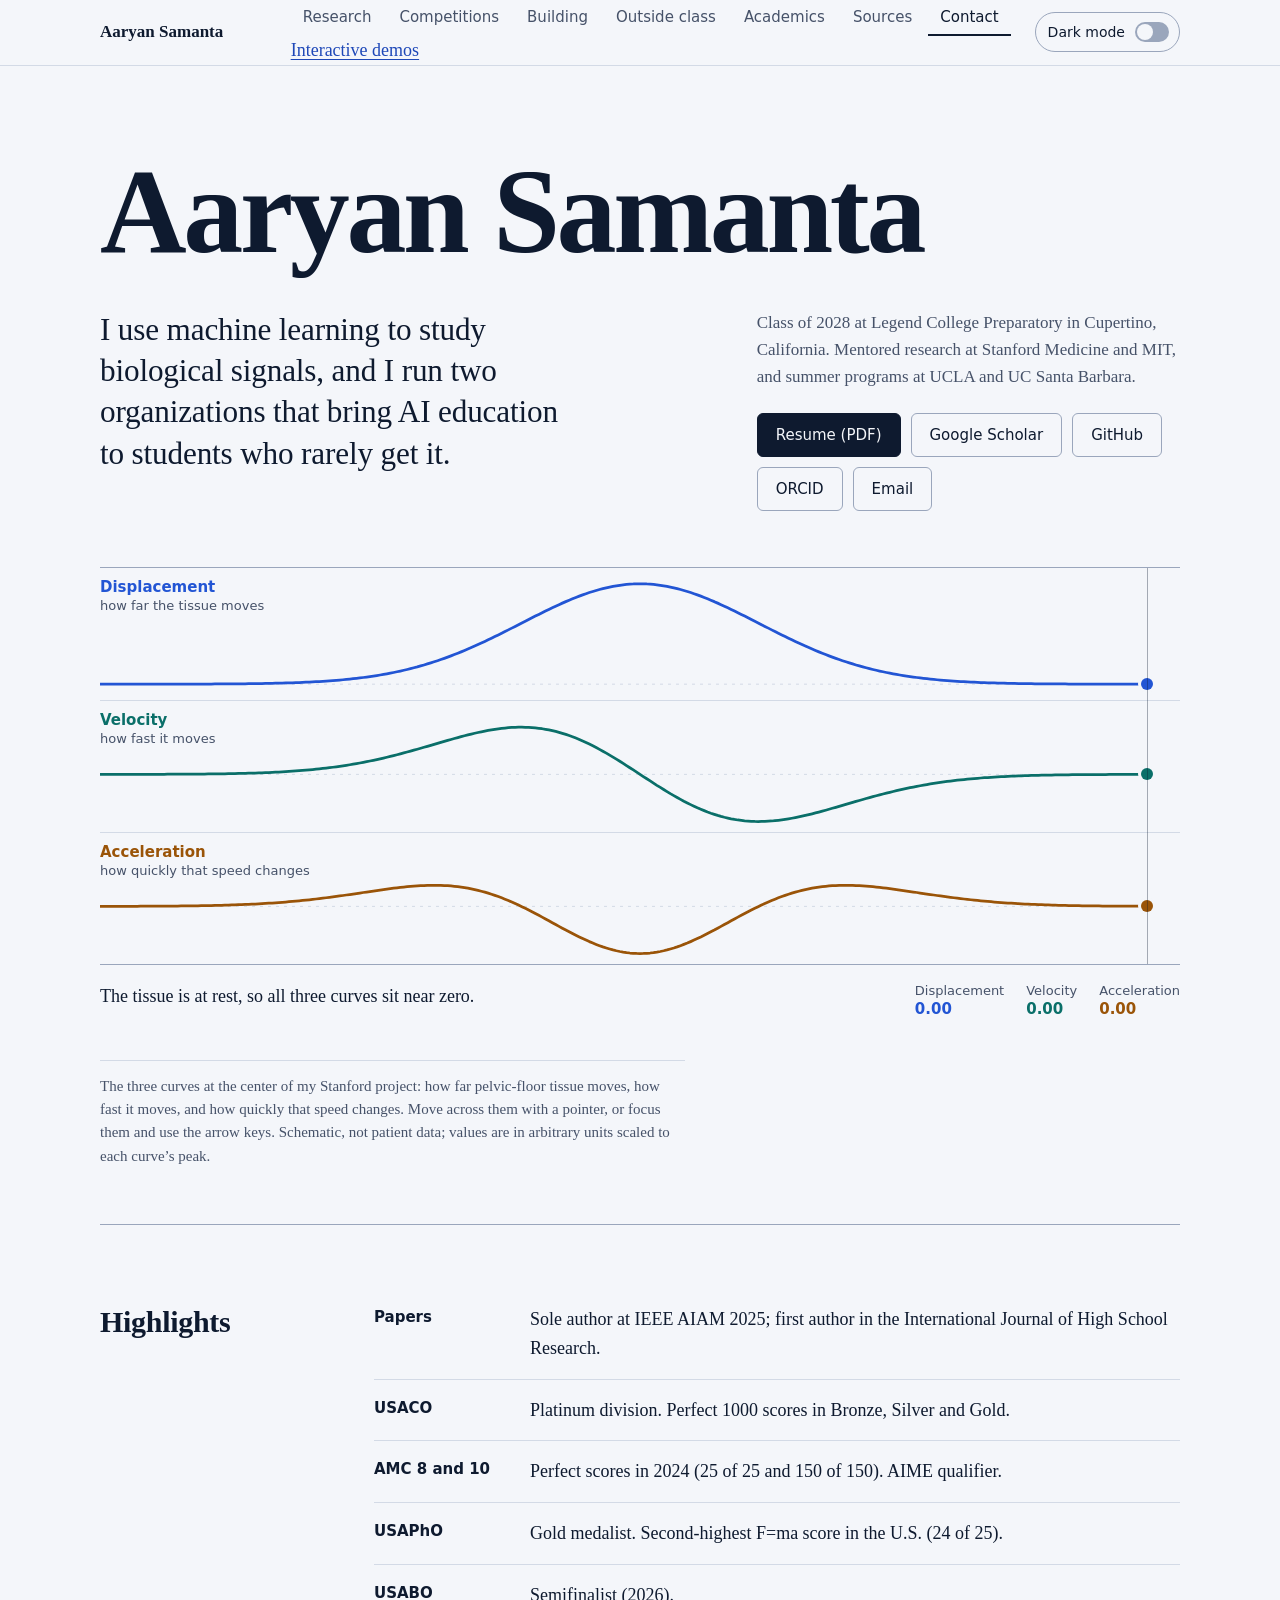
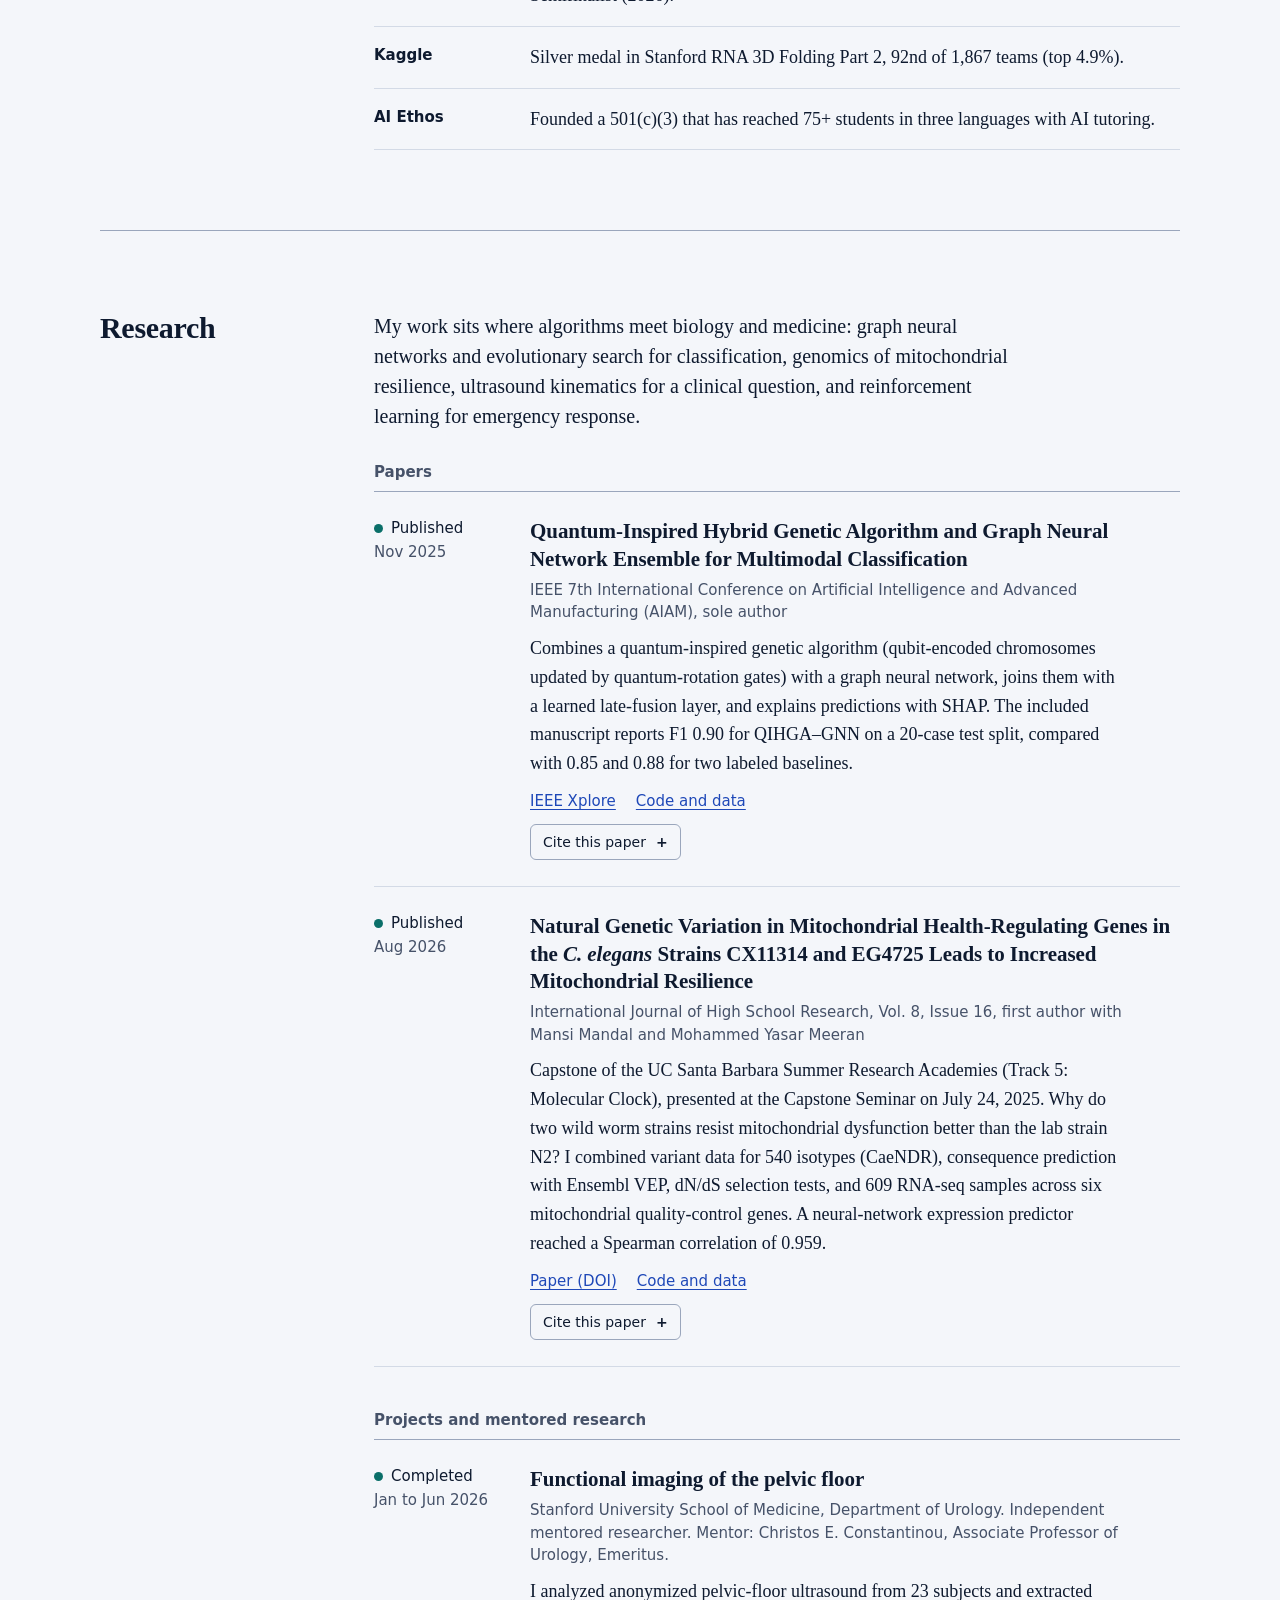
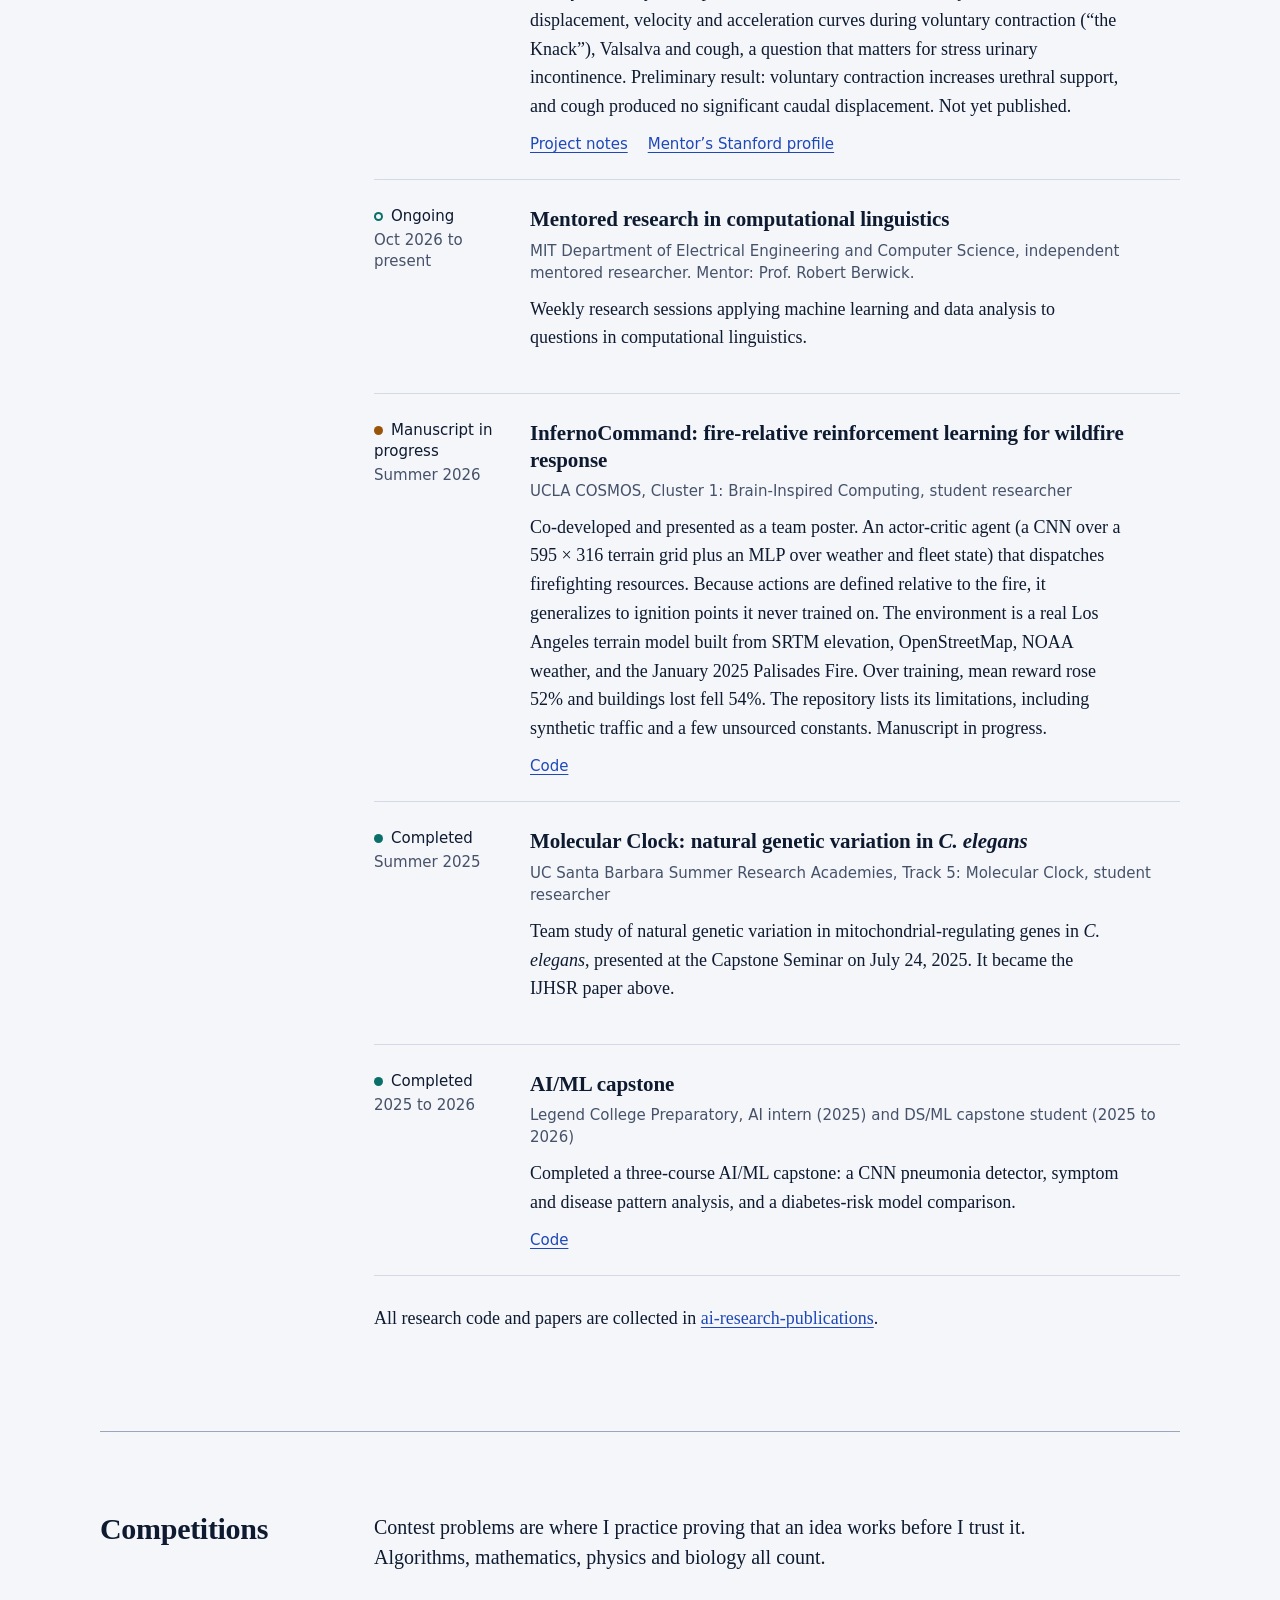
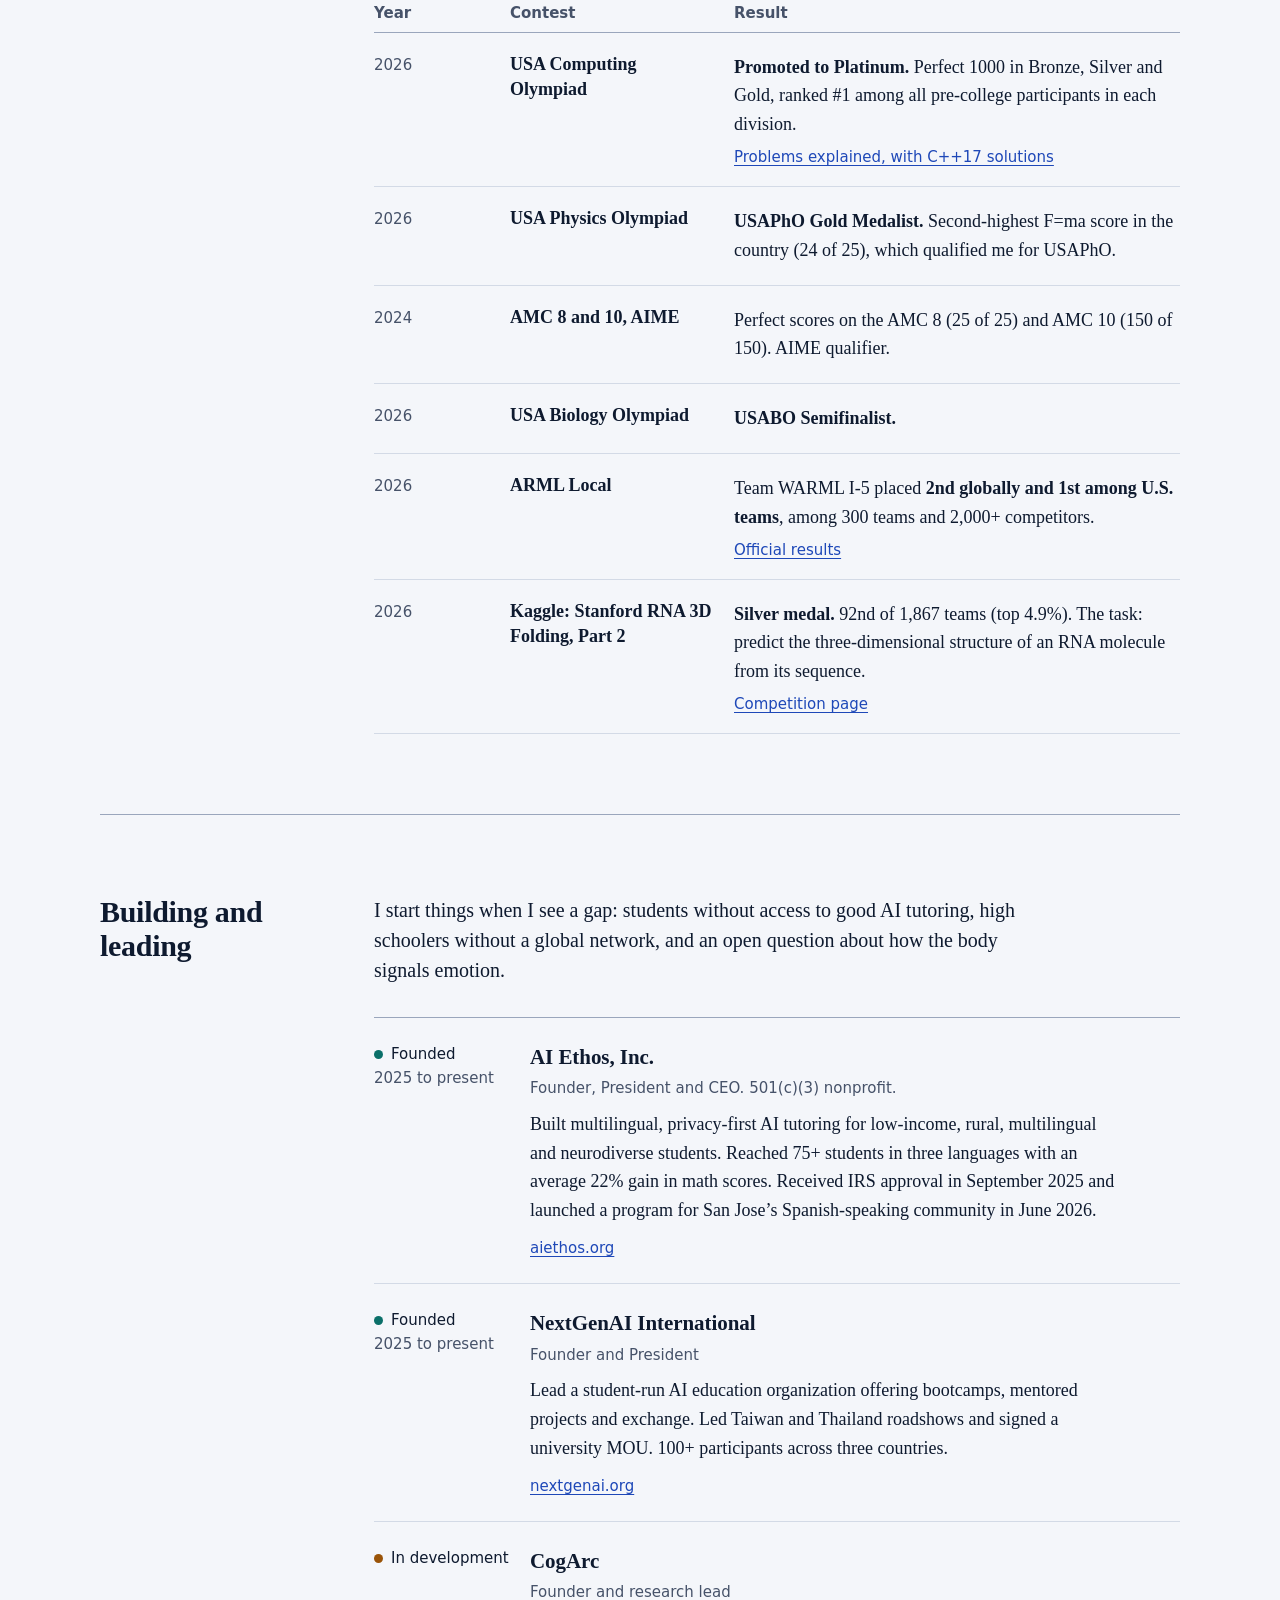
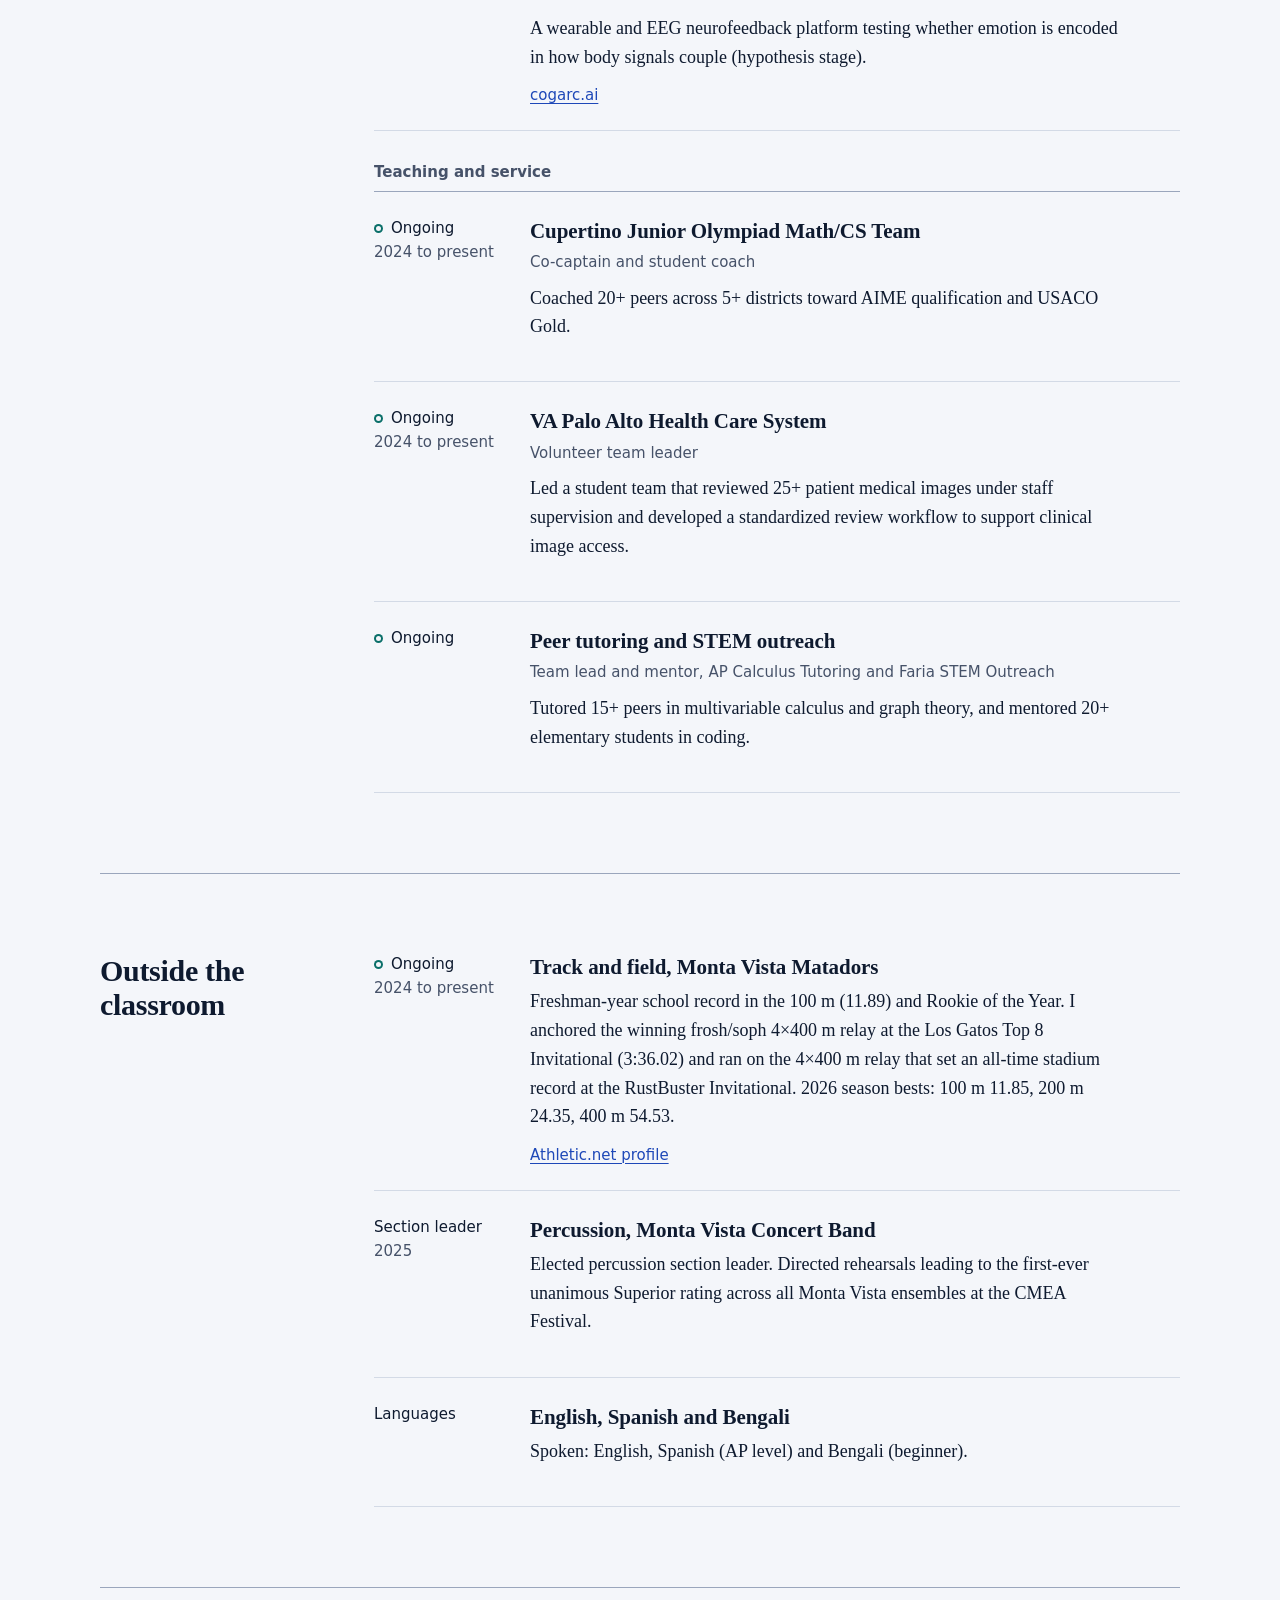
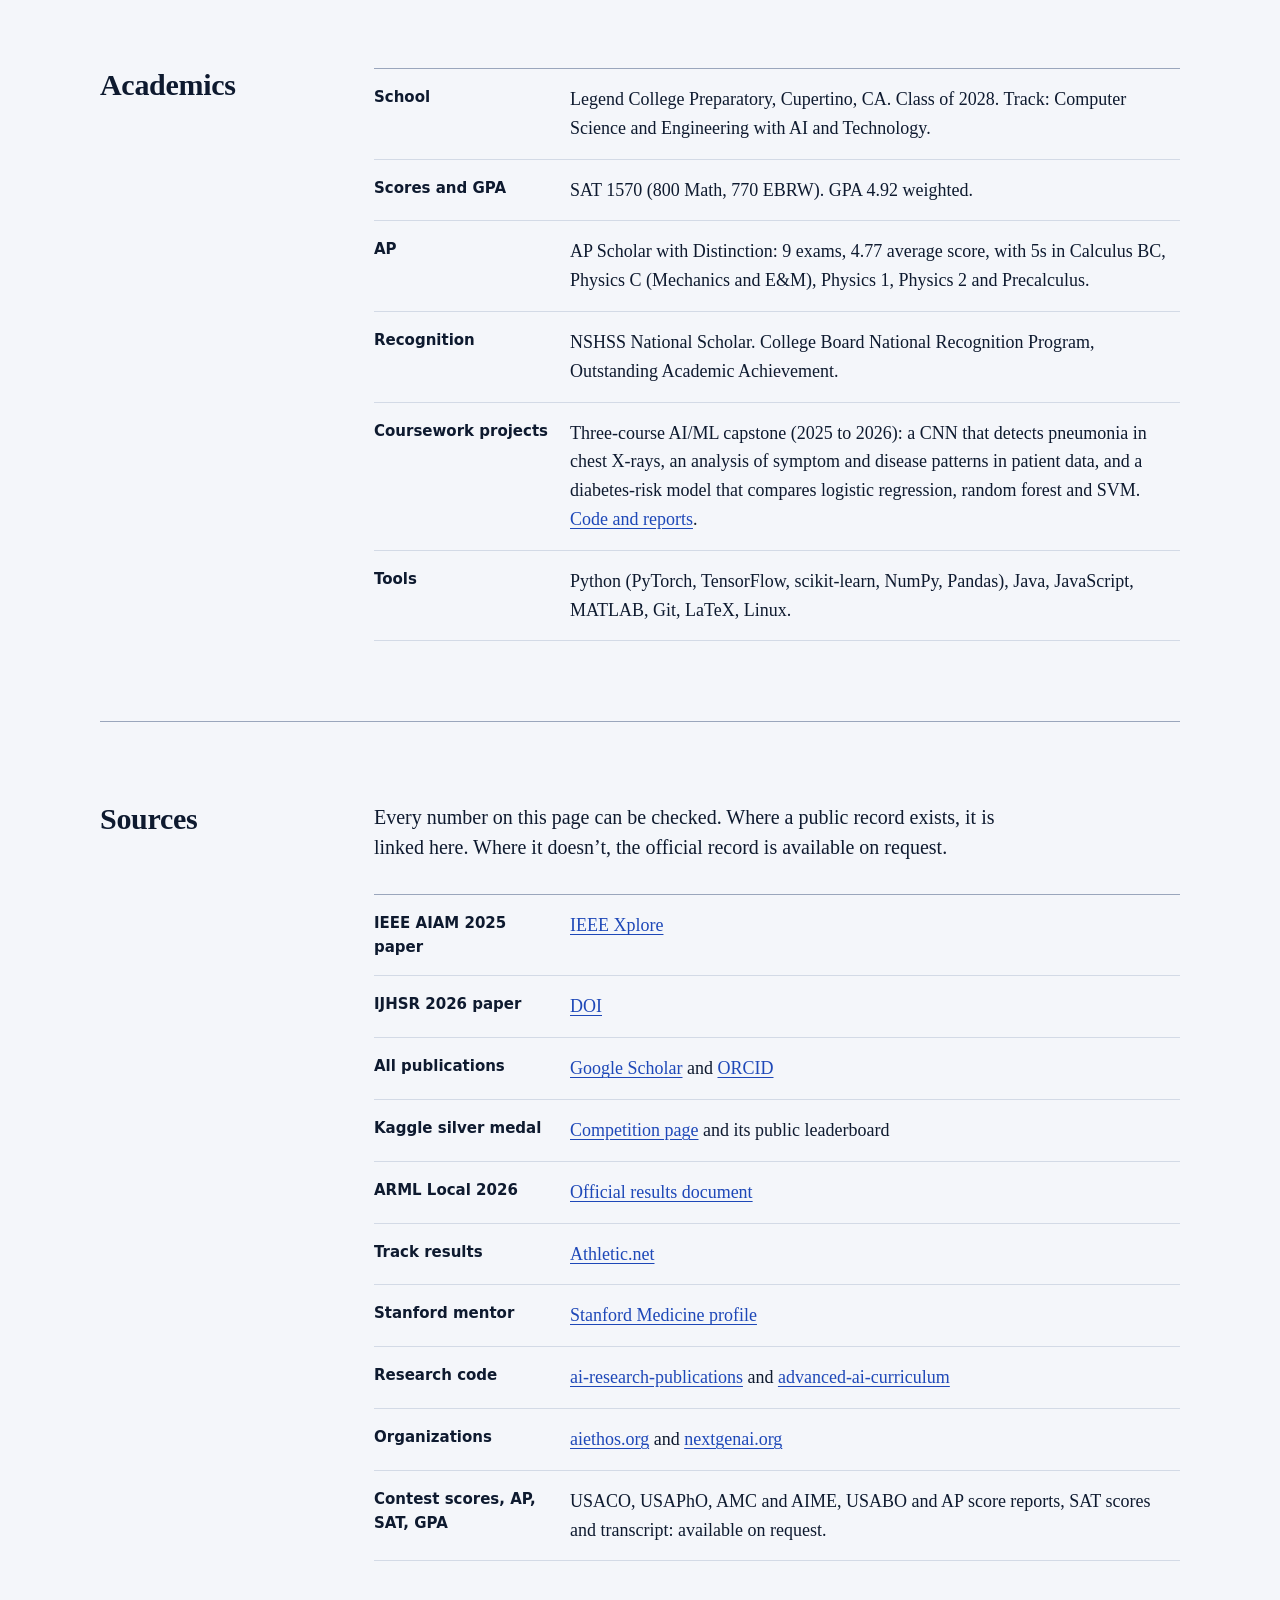
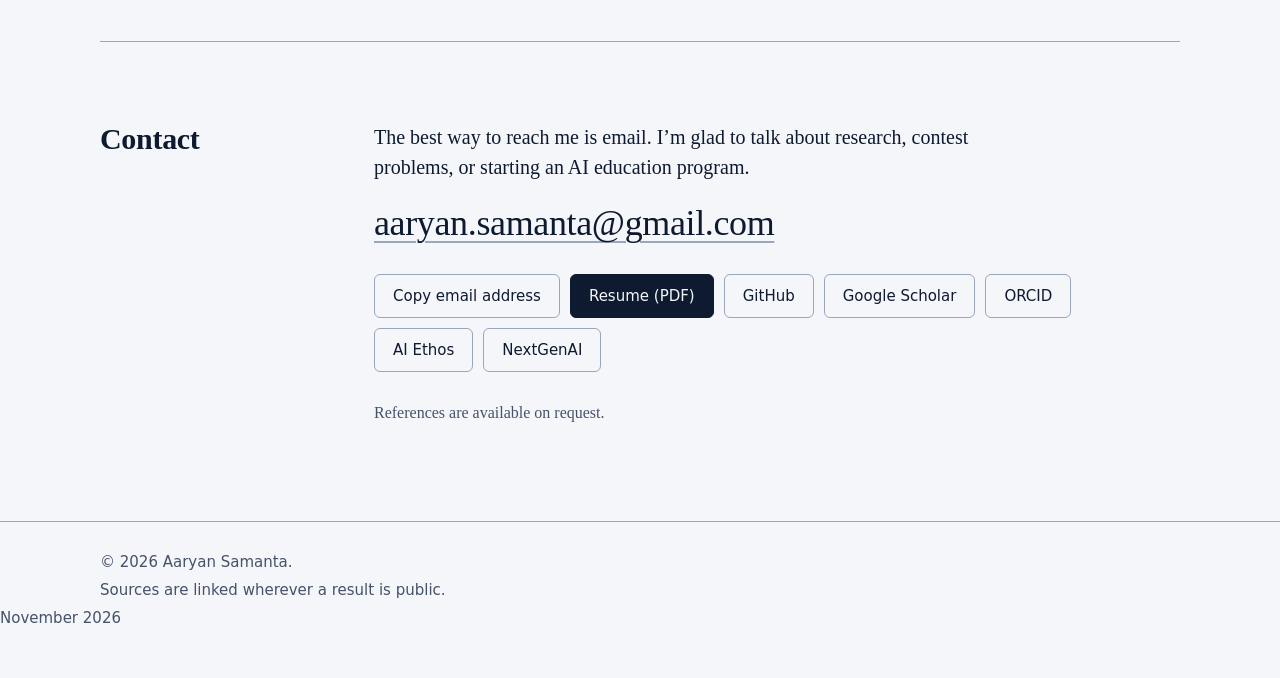
==== commit b3c5da7a: "updated" ====
--- a/index.html
+++ b/index.html
@@ -1,41 +1,39 @@
-<!doctype html>
+<!DOCTYPE html>
+
 <html lang="en">
 <head>
-<meta charset="utf-8">
-<meta name="viewport" content="width=device-width, initial-scale=1, viewport-fit=cover">
+<meta charset="utf-8"/>
+<meta content="width=device-width, initial-scale=1, viewport-fit=cover" name="viewport"/>
 <title>Aaryan Samanta | Machine learning for biology and medicine</title>
-<meta name="description" content="Aaryan Samanta, Class of 2028. High school researcher applying ML to biology and medicine. Sole-author paper at IEEE and first-author paper at IJHSR, mentored research at Stanford Medicine and MIT, USACO Platinum, USAPhO Gold, Kaggle Silver, and founder of AI Ethos, Inc.">
-<meta name="author" content="Aaryan Samanta">
-<meta name="robots" content="index, follow, max-image-preview:large">
-<link rel="canonical" href="https://aaryansamanta.github.io/">
-<meta name="theme-color" content="#F4F6FA" media="(prefers-color-scheme: light)">
-<meta name="theme-color" content="#0C1424" media="(prefers-color-scheme: dark)">
-
-<meta property="og:type" content="profile">
-<meta property="og:site_name" content="Aaryan Samanta">
-<meta property="og:title" content="Aaryan Samanta">
-<meta property="og:description" content="Machine learning for biology and medicine. Published papers, mentored research at Stanford Medicine and MIT, USACO Platinum, and AI Ethos, Inc.">
-<meta property="og:url" content="https://aaryansamanta.github.io/">
-<meta property="og:image" content="https://aaryansamanta.github.io/assets/img/og.png">
-<meta property="og:image:width" content="1200">
-<meta property="og:image:height" content="630">
-<meta property="profile:first_name" content="Aaryan">
-<meta property="profile:last_name" content="Samanta">
-<meta name="twitter:card" content="summary_large_image">
-<meta name="twitter:title" content="Aaryan Samanta">
-<meta name="twitter:description" content="Machine learning for biology and medicine. Published papers, USACO Platinum, and AI Ethos, Inc.">
-<meta name="twitter:image" content="https://aaryansamanta.github.io/assets/img/og.png">
-
-<link rel="icon" href="data:image/svg+xml,%3Csvg xmlns='http://www.w3.org/2000/svg' viewBox='0 0 32 32'%3E%3Crect width='32' height='32' rx='7' fill='%230E1A2F'/%3E%3Cpath d='M3 24C10 24 11 8 16 8S22 24 29 24' fill='none' stroke='%236C93FF' stroke-width='3' stroke-linecap='round'/%3E%3C/svg%3E">
-
-<link rel="preconnect" href="https://fonts.googleapis.com">
-<link rel="preconnect" href="https://fonts.gstatic.com" crossorigin>
-<link href="https://fonts.googleapis.com/css2?family=Instrument+Sans:wght@400;500;600&family=Source+Serif+4:ital,opsz,wght@0,8..60,400..700;1,8..60,400..700&display=swap" rel="stylesheet">
+<meta content="Aaryan Samanta, Class of 2028. High school researcher applying ML to biology and medicine. Sole-author paper at IEEE and first-author paper at IJHSR, mentored research at Stanford Medicine and MIT, USACO Platinum, USAPhO Gold, Kaggle Silver, and founder of AI Ethos, Inc." name="description"/>
+<meta content="Aaryan Samanta" name="author"/>
+<meta content="index, follow, max-image-preview:large" name="robots"/>
+<link href="https://aaryansamanta.github.io/" rel="canonical"/>
+<meta content="#F4F6FA" media="(prefers-color-scheme: light)" name="theme-color"/>
+<meta content="#0C1424" media="(prefers-color-scheme: dark)" name="theme-color"/>
+<meta content="profile" property="og:type"/>
+<meta content="Aaryan Samanta" property="og:site_name"/>
+<meta content="Aaryan Samanta" property="og:title"/>
+<meta content="Machine learning for biology and medicine. Published papers, mentored research at Stanford Medicine and MIT, USACO Platinum, and AI Ethos, Inc." property="og:description"/>
+<meta content="https://aaryansamanta.github.io/" property="og:url"/>
+<meta content="https://aaryansamanta.github.io/assets/img/og.png" property="og:image"/>
+<meta content="1200" property="og:image:width"/>
+<meta content="630" property="og:image:height"/>
+<meta content="Aaryan" property="profile:first_name"/>
+<meta content="Samanta" property="profile:last_name"/>
+<meta content="summary_large_image" name="twitter:card"/>
+<meta content="Aaryan Samanta" name="twitter:title"/>
+<meta content="Machine learning for biology and medicine. Published papers, USACO Platinum, and AI Ethos, Inc." name="twitter:description"/>
+<meta content="https://aaryansamanta.github.io/assets/img/og.png" name="twitter:image"/>
+<link href="data:image/svg+xml,%3Csvg xmlns='http://www.w3.org/2000/svg' viewBox='0 0 32 32'%3E%3Crect width='32' height='32' rx='7' fill='%230E1A2F'/%3E%3Cpath d='M3 24C10 24 11 8 16 8S22 24 29 24' fill='none' stroke='%236C93FF' stroke-width='3' stroke-linecap='round'/%3E%3C/svg%3E" rel="icon"/>
+
+
 
 <script type="application/ld+json">
 {
   "@context": "https://schema.org",
   "@type": "Person",
+  "dateModified": "2026-11-15",
   "name": "Aaryan Samanta",
   "url": "https://aaryansamanta.github.io/",
   "description": "High school researcher applying machine learning to biology and medicine. Founder of AI Ethos, Inc. and NextGenAI International.",
@@ -49,12 +47,10 @@
   ]
 }
 </script>
-
 <script>
 /* Apply a saved theme before first paint to avoid a flash. */
 try { var t = localStorage.getItem('theme'); if (t === 'dark' || t === 'light') document.documentElement.setAttribute('data-theme', t); } catch (e) {}
 </script>
-
 <style>
 :root {
   --paper: #F4F6FA;
@@ -236,7 +232,7 @@
 details.cite summary { display: inline-flex; align-items: center; min-height: 36px; padding: 0 12px; border: 1px solid var(--line2); border-radius: 6px; font: 500 .875rem var(--sans); cursor: pointer; list-style: none; }
 details.cite summary::-webkit-details-marker { display: none; }
 details.cite summary::after { content: "+"; margin-left: 10px; font-weight: 600; }
-details.cite[open] summary::after { content: "\2212"; }
+details.cite:open summary::after { content: "\2212"; }
 details.cite summary:hover { border-color: var(--ink); }
 .bib { position: relative; margin-top: 10px; background: var(--surface); border: 1px solid var(--rule); border-radius: 6px; }
 .bib pre { margin: 0; padding: 16px 16px 16px; overflow-x: auto; font: 400 .8125rem/1.55 ui-monospace, SFMono-Regular, Menlo, Consolas, monospace; color: var(--ink); }
@@ -290,117 +286,104 @@
 }
 </style>
 </head>
-
 <body>
 <a class="skip" href="#main">Skip to content</a>
-
 <header class="nav">
-  <div class="wrap nav-inner">
-    <a class="brand" href="#top">Aaryan Samanta</a>
-    <nav aria-label="Sections">
-      <ul>
-        <li><a href="#research">Research</a></li>
-        <li><a href="#competitions">Competitions</a></li>
-        <li><a href="#building">Building</a></li>
-        <li><a href="#life">Outside class</a></li>
-        <li><a href="#academics">Academics</a></li>
-        <li><a href="#sources">Sources</a></li>
-        <li><a href="#contact">Contact</a></li>
-      </ul>
-    </nav>
-    <button class="switch" id="theme" type="button" role="switch" aria-checked="false"><span>Dark mode</span><span class="track" aria-hidden="true"></span></button>
-  </div>
+<div class="wrap nav-inner">
+<a class="brand" href="#top">Aaryan Samanta</a>
+<nav aria-label="Sections">
+<ul>
+<li><a href="#research">Research</a></li>
+<li><a href="#competitions">Competitions</a></li>
+<li><a href="#building">Building</a></li>
+<li><a href="#life">Outside class</a></li>
+<li><a href="#academics">Academics</a></li>
+<li><a href="#sources">Sources</a></li>
+<li><a href="#contact">Contact</a></li>
+</ul>
+<a href="explore.html">Interactive demos</a></nav>
+<button aria-checked="false" class="switch" id="theme" role="switch" type="button"><span>Dark mode</span><span aria-hidden="true" class="track"></span></button>
+</div>
 </header>
-
 <main id="main">
-
 <section class="hero" id="top">
-  <div class="wrap">
-    <h1>Aaryan Samanta</h1>
-
-    <div class="hero-grid">
-      <p class="lede">I use machine learning to study biological signals, and I run two organizations that bring AI education to students who rarely get it.</p>
-      <div class="hero-side">
-        <p>Class of 2028 at Legend College Preparatory in Cupertino, California. Mentored research at Stanford Medicine and MIT, and summer programs at UCLA and UC Santa Barbara.</p>
-        <div class="actions">
-          <a class="btn primary" href="aaryan-samanta-resume.pdf">Resume (PDF)</a>
-          <a class="btn" href="https://scholar.google.com/citations?user=TboJyScAAAAJ">Google Scholar</a>
-          <a class="btn" href="https://github.com/aaryansamanta">GitHub</a>
-          <a class="btn" href="https://orcid.org/0009-0005-6381-4890">ORCID</a>
-          <a class="btn" href="#contact">Email</a>
-        </div>
-      </div>
-    </div>
-
-    <figure class="signal">
-      <div class="plot" id="plot" role="slider" tabindex="0" aria-label="Time along one voluntary contraction" aria-valuemin="0" aria-valuemax="100" aria-valuenow="50" aria-valuetext="At peak displacement, velocity is zero.">
-        <div class="row d">
-          <svg viewBox="0 0 1000 100" preserveAspectRatio="none" aria-hidden="true"><line class="zero" x1="0" x2="1000" y1="88" y2="88"/><path class="curve" id="c-d" d=""/></svg>
-          <div class="label">Displacement<small>how far the tissue moves</small></div>
-          <span class="mark" id="m-d" style="left:50%;top:12%"></span>
-        </div>
-        <div class="row v">
-          <svg viewBox="0 0 1000 100" preserveAspectRatio="none" aria-hidden="true"><line class="zero" x1="0" x2="1000" y1="56" y2="56"/><path class="curve" id="c-v" d=""/></svg>
-          <div class="label">Velocity<small>how fast it moves</small></div>
-          <span class="mark" id="m-v" style="left:50%;top:56%"></span>
-        </div>
-        <div class="row a">
-          <svg viewBox="0 0 1000 100" preserveAspectRatio="none" aria-hidden="true"><line class="zero" x1="0" x2="1000" y1="56" y2="56"/><path class="curve" id="c-a" d=""/></svg>
-          <div class="label">Acceleration<small>how quickly that speed changes</small></div>
-          <span class="mark" id="m-a" style="left:50%;top:92%"></span>
-        </div>
-        <div class="cursor" id="cursor" style="left:50%"></div>
-      </div>
-
-      <div class="readout" aria-hidden="true">
-        <p class="note" id="note">At peak displacement, velocity is zero.</p>
-        <ul class="vals">
-          <li class="d"><span>Displacement</span><b id="v-d">1.00</b></li>
-          <li class="v"><span>Velocity</span><b id="v-v">0.00</b></li>
-          <li class="a"><span>Acceleration</span><b id="v-a">&minus;1.00</b></li>
-        </ul>
-      </div>
-
-      <figcaption>The three curves at the center of my Stanford project: how far pelvic-floor tissue moves, how fast it moves, and how quickly that speed changes. Move across them with a pointer, or focus them and use the arrow keys. Schematic, not patient data; values are in arbitrary units scaled to each curve&rsquo;s peak.</figcaption>
-    </figure>
-  </div>
+<div class="wrap">
+<h1>Aaryan Samanta</h1>
+<div class="hero-grid">
+<p class="lede">I use machine learning to study biological signals, and I run two organizations that bring AI education to students who rarely get it.</p>
+<div class="hero-side">
+<p>Class of 2028 at Legend College Preparatory in Cupertino, California. Mentored research at Stanford Medicine and MIT, and summer programs at UCLA and UC Santa Barbara.</p>
+<div class="actions">
+<a class="btn primary" href="aaryan-samanta-resume.pdf">Resume (PDF)</a>
+<a class="btn" href="https://scholar.google.com/citations?user=TboJyScAAAAJ">Google Scholar</a>
+<a class="btn" href="https://github.com/aaryansamanta">GitHub</a>
+<a class="btn" href="https://orcid.org/0009-0005-6381-4890">ORCID</a>
+<a class="btn" href="#contact">Email</a>
+</div>
+</div>
+</div>
+<figure class="signal">
+<div aria-label="Time along one voluntary contraction" aria-valuemax="100" aria-valuemin="0" aria-valuenow="50" aria-valuetext="At peak displacement, velocity is zero." class="plot" id="plot" role="slider" tabindex="0">
+<div class="row d">
+<svg aria-hidden="true" preserveaspectratio="none" viewbox="0 0 1000 100"><line class="zero" x1="0" x2="1000" y1="88" y2="88"></line><path class="curve" d="" id="c-d"></path></svg>
+<div class="label">Displacement<small>how far the tissue moves</small></div>
+<span class="mark" id="m-d" style="left:50%;top:12%"></span>
+</div>
+<div class="row v">
+<svg aria-hidden="true" preserveaspectratio="none" viewbox="0 0 1000 100"><line class="zero" x1="0" x2="1000" y1="56" y2="56"></line><path class="curve" d="" id="c-v"></path></svg>
+<div class="label">Velocity<small>how fast it moves</small></div>
+<span class="mark" id="m-v" style="left:50%;top:56%"></span>
+</div>
+<div class="row a">
+<svg aria-hidden="true" preserveaspectratio="none" viewbox="0 0 1000 100"><line class="zero" x1="0" x2="1000" y1="56" y2="56"></line><path class="curve" d="" id="c-a"></path></svg>
+<div class="label">Acceleration<small>how quickly that speed changes</small></div>
+<span class="mark" id="m-a" style="left:50%;top:92%"></span>
+</div>
+<div class="cursor" id="cursor" style="left:50%"></div>
+</div>
+<div aria-hidden="true" class="readout">
+<p class="note" id="note">At peak displacement, velocity is zero.</p>
+<ul class="vals">
+<li class="d"><span>Displacement</span><b id="v-d">1.00</b></li>
+<li class="v"><span>Velocity</span><b id="v-v">0.00</b></li>
+<li class="a"><span>Acceleration</span><b id="v-a">−1.00</b></li>
+</ul>
+</div>
+<figcaption>The three curves at the center of my Stanford project: how far pelvic-floor tissue moves, how fast it moves, and how quickly that speed changes. Move across them with a pointer, or focus them and use the arrow keys. Schematic, not patient data; values are in arbitrary units scaled to each curve’s peak.</figcaption>
+</figure>
+</div>
 </section>
-
 <div class="wrap">
-
-<section class="block" id="results" aria-labelledby="h-results">
-  <div class="rail"><h2 id="h-results">Highlights</h2></div>
-  <div class="body">
-    <dl class="ledger">
-      <div><dt>Papers</dt><dd>Sole author at IEEE AIAM 2025; first author in the International Journal of High School Research.</dd></div>
-      <div><dt>USACO</dt><dd>Platinum division. Perfect 1000 scores in Bronze, Silver and Gold.</dd></div>
-      <div><dt>AMC 8 and 10</dt><dd>Perfect scores in 2024 (25 of 25 and 150 of 150). AIME qualifier.</dd></div>
-      <div><dt>USAPhO</dt><dd>Gold medalist. Second-highest F=ma score in the U.S. (24 of 25).</dd></div>
-      <div><dt>USABO</dt><dd>Semifinalist (2026).</dd></div>
-      <div><dt>Kaggle</dt><dd>Silver medal in Stanford RNA 3D Folding Part 2, 92nd of 1,867 teams (top 4.9%).</dd></div>
-      <div><dt>AI Ethos</dt><dd>Founded a 501(c)(3) that has reached 75+ students in three languages with AI tutoring.</dd></div>
-    </dl>
-  </div>
+<section aria-labelledby="h-results" class="block" id="results">
+<div class="rail"><h2 id="h-results">Highlights</h2></div>
+<div class="body">
+<dl class="ledger">
+<div><dt>Papers</dt><dd>Sole author at IEEE AIAM 2025; first author in the International Journal of High School Research.</dd></div>
+<div><dt>USACO</dt><dd>Platinum division. Perfect 1000 scores in Bronze, Silver and Gold.</dd></div>
+<div><dt>AMC 8 and 10</dt><dd>Perfect scores in 2024 (25 of 25 and 150 of 150). AIME qualifier.</dd></div>
+<div><dt>USAPhO</dt><dd>Gold medalist. Second-highest F=ma score in the U.S. (24 of 25).</dd></div>
+<div><dt>USABO</dt><dd>Semifinalist (2026).</dd></div>
+<div><dt>Kaggle</dt><dd>Silver medal in Stanford RNA 3D Folding Part 2, 92nd of 1,867 teams (top 4.9%).</dd></div>
+<div><dt>AI Ethos</dt><dd>Founded a 501(c)(3) that has reached 75+ students in three languages with AI tutoring.</dd></div>
+</dl>
+</div>
 </section>
-
-<section class="block" id="research" aria-labelledby="h-research">
-  <div class="rail"><h2 id="h-research">Research</h2></div>
-  <div class="body">
-    <p>My work sits where algorithms meet biology and medicine: graph neural networks and evolutionary search for classification, genomics of mitochondrial resilience, ultrasound kinematics for a clinical question, and reinforcement learning for emergency response.</p>
-
-    <h3 class="group">Papers</h3>
-
-    <article class="item">
-      <div class="status"><span>Published</span><span class="when">Nov 2025</span></div>
-      <div>
-        <h4>Quantum-Inspired Hybrid Genetic Algorithm and Graph Neural Network Ensemble for Multimodal Classification</h4>
-        <p class="venue">IEEE 7th International Conference on Artificial Intelligence and Advanced Manufacturing (AIAM), sole author</p>
-        <p>Combines a quantum-inspired genetic algorithm (qubit-encoded chromosomes updated by quantum-rotation gates) with a graph neural network, joins them with a learned late-fusion layer, and explains predictions with SHAP. In the paper&rsquo;s experiments it reached F1 0.57, against 0.55 for Random Forest and 0.52 for SVM.</p>
-        <p class="links"><a href="https://ieeexplore.ieee.org/abstract/document/11322272">IEEE Xplore</a><a href="https://github.com/aaryansamanta/ai-research-publications/tree/main/ieee-aiam-2025-ga-gnn">Code and data</a></p>
-        <details class="cite">
-          <summary>Cite this paper</summary>
-          <div class="bib">
-            <button class="copy" type="button">Copy BibTeX</button>
+<section aria-labelledby="h-research" class="block" id="research">
+<div class="rail"><h2 id="h-research">Research</h2></div>
+<div class="body">
+<p>My work sits where algorithms meet biology and medicine: graph neural networks and evolutionary search for classification, genomics of mitochondrial resilience, ultrasound kinematics for a clinical question, and reinforcement learning for emergency response.</p>
+<h3 class="group">Papers</h3>
+<article class="item">
+<div class="status"><span>Published</span><span class="when">Nov 2025</span></div>
+<div>
+<h4>Quantum-Inspired Hybrid Genetic Algorithm and Graph Neural Network Ensemble for Multimodal Classification</h4>
+<p class="venue">IEEE 7th International Conference on Artificial Intelligence and Advanced Manufacturing (AIAM), sole author</p>
+<p>Combines a quantum-inspired genetic algorithm (qubit-encoded chromosomes updated by quantum-rotation gates) with a graph neural network, joins them with a learned late-fusion layer, and explains predictions with SHAP. The included manuscript reports F1 0.90 for QIHGA–GNN on a 20-case test split, compared with 0.85 and 0.88 for two labeled baselines.</p>
+<p class="links"><a href="https://ieeexplore.ieee.org/abstract/document/11322272">IEEE Xplore</a><a href="https://github.com/aaryansamanta/ai-research-publications/tree/main/ieee-aiam-2025-ga-gnn">Code and data</a></p>
+<details class="cite">
+<summary>Cite this paper</summary>
+<div class="bib">
+<button class="copy" type="button">Copy BibTeX</button>
 <pre><code>@inproceedings{samanta2025qihga,
   author    = {Samanta, Aaryan},
   title     = {Quantum-Inspired Hybrid Genetic Algorithm and Graph Neural Network
@@ -412,22 +395,21 @@
   publisher = {IEEE},
   url       = {https://ieeexplore.ieee.org/document/11322272}
 }</code></pre>
-          </div>
-        </details>
-      </div>
-    </article>
-
-    <article class="item">
-      <div class="status"><span>Published</span><span class="when">Aug 2026</span></div>
-      <div>
-        <h4>Natural Genetic Variation in Mitochondrial Health-Regulating Genes in the <i>C. elegans</i> Strains CX11314 and EG4725 Leads to Increased Mitochondrial Resilience</h4>
-        <p class="venue">International Journal of High School Research, Vol. 8, Issue 16, first author with Mansi Mandal and Mohammed Yasar Meeran</p>
-        <p>Capstone of the UC Santa Barbara Summer Research Academies (Track 5: Molecular Clock), presented at the Capstone Seminar on July 24, 2025. Why do two wild worm strains resist mitochondrial dysfunction better than the lab strain N2? I combined variant data for 540 isotypes (CaeNDR), consequence prediction with Ensembl VEP, dN/dS selection tests, and 609 RNA-seq samples across six mitochondrial quality-control genes. A neural-network expression predictor reached a Spearman correlation of 0.959.</p>
-        <p class="links"><a href="https://doi.org/10.36838/ijhsr816.137">Paper (DOI)</a><a href="https://github.com/aaryansamanta/ai-research-publications/tree/main/ijhsr-2026-celegans-mito-resilience">Code and data</a></p>
-        <details class="cite">
-          <summary>Cite this paper</summary>
-          <div class="bib">
-            <button class="copy" type="button">Copy BibTeX</button>
+</div>
+</details>
+</div>
+</article>
+<article class="item">
+<div class="status"><span>Published</span><span class="when">Aug 2026</span></div>
+<div>
+<h4>Natural Genetic Variation in Mitochondrial Health-Regulating Genes in the <i>C. elegans</i> Strains CX11314 and EG4725 Leads to Increased Mitochondrial Resilience</h4>
+<p class="venue">International Journal of High School Research, Vol. 8, Issue 16, first author with Mansi Mandal and Mohammed Yasar Meeran</p>
+<p>Capstone of the UC Santa Barbara Summer Research Academies (Track 5: Molecular Clock), presented at the Capstone Seminar on July 24, 2025. Why do two wild worm strains resist mitochondrial dysfunction better than the lab strain N2? I combined variant data for 540 isotypes (CaeNDR), consequence prediction with Ensembl VEP, dN/dS selection tests, and 609 RNA-seq samples across six mitochondrial quality-control genes. A neural-network expression predictor reached a Spearman correlation of 0.959.</p>
+<p class="links"><a href="https://doi.org/10.36838/ijhsr816.137">Paper (DOI)</a><a href="https://github.com/aaryansamanta/ai-research-publications/tree/main/ijhsr-2026-celegans-mito-resilience">Code and data</a></p>
+<details class="cite">
+<summary>Cite this paper</summary>
+<div class="bib">
+<button class="copy" type="button">Copy BibTeX</button>
 <pre><code>@article{samanta2026celegans,
   author  = {Samanta, Aaryan and Mandal, Mansi and Meeran, Mohammed Yasar},
   title   = {Natural Genetic Variation in Mitochondrial Health-Regulating Genes in
@@ -439,275 +421,249 @@
   year    = {2026},
   doi     = {10.36838/ijhsr816.137}
 }</code></pre>
-          </div>
-        </details>
-      </div>
-    </article>
-
-    <h3 class="group">Projects and mentored research</h3>
-
-    <article class="item">
-      <div class="status"><span>Completed</span><span class="when">Jan to Jun 2026</span></div>
-      <div>
-        <h4>Functional imaging of the pelvic floor</h4>
-        <p class="venue">Stanford University School of Medicine, Department of Urology. Independent mentored researcher. Mentor: Christos E. Constantinou, Associate Professor of Urology, Emeritus.</p>
-        <p>I analyzed anonymized pelvic-floor ultrasound from 23 subjects and extracted displacement, velocity and acceleration curves during voluntary contraction (&ldquo;the Knack&rdquo;), Valsalva and cough, a question that matters for stress urinary incontinence. Preliminary result: voluntary contraction increases urethral support, and cough produced no significant caudal displacement. Not yet published.</p>
-        <p class="links"><a href="https://github.com/aaryansamanta/ai-research-publications/tree/main/stanford-urology-2026">Project notes</a><a href="https://med.stanford.edu/profiles/christos-constantinou">Mentor&rsquo;s Stanford profile</a></p>
-      </div>
-    </article>
-
-    <article class="item">
-      <div class="status ongoing"><span>Ongoing</span><span class="when">Oct 2026 to present</span></div>
-      <div>
-        <h4>Mentored research in computational linguistics</h4>
-        <p class="venue">MIT Department of Electrical Engineering and Computer Science, independent mentored researcher. Mentor: Prof. Robert Berwick.</p>
-        <p>Weekly research sessions applying machine learning and data analysis to questions in computational linguistics.</p>
-      </div>
-    </article>
-
-    <article class="item">
-      <div class="status progress"><span>Manuscript in progress</span><span class="when">Summer 2026</span></div>
-      <div>
-        <h4>InfernoCommand: fire-relative reinforcement learning for wildfire response</h4>
-        <p class="venue">UCLA COSMOS, Cluster 1: Brain-Inspired Computing, student researcher</p>
-        <p>Co-developed and presented as a team poster. An actor-critic agent (a CNN over a 595 &times; 316 terrain grid plus an MLP over weather and fleet state) that dispatches firefighting resources. Because actions are defined relative to the fire, it generalizes to ignition points it never trained on. The environment is a real Los Angeles terrain model built from SRTM elevation, OpenStreetMap, NOAA weather, and the January 2025 Palisades Fire. Over training, mean reward rose 52% and buildings lost fell 54%. The repository lists its limitations, including synthetic traffic and a few unsourced constants. Manuscript in progress.</p>
-        <p class="links"><a href="https://github.com/aaryansamanta/ai-research-publications/tree/main/ucla-cosmos-2026-c1-infernotactics">Code</a></p>
-      </div>
-    </article>
-
-    <article class="item">
-      <div class="status"><span>Completed</span><span class="when">Summer 2025</span></div>
-      <div>
-        <h4>Molecular Clock: natural genetic variation in <i>C. elegans</i></h4>
-        <p class="venue">UC Santa Barbara Summer Research Academies, Track 5: Molecular Clock, student researcher</p>
-        <p>Team study of natural genetic variation in mitochondrial-regulating genes in <i>C. elegans</i>, presented at the Capstone Seminar on July 24, 2025. It became the IJHSR paper above.</p>
-      </div>
-    </article>
-
-    <article class="item">
-      <div class="status"><span>Completed</span><span class="when">2025 to 2026</span></div>
-      <div>
-        <h4>AI/ML capstone</h4>
-        <p class="venue">Legend College Preparatory, AI intern (2025) and DS/ML capstone student (2025 to 2026)</p>
-        <p>Completed a three-course AI/ML capstone: a CNN pneumonia detector, symptom and disease pattern analysis, and a diabetes-risk model comparison.</p>
-        <p class="links"><a href="https://github.com/aaryansamanta/advanced-ai-curriculum">Code</a></p>
-      </div>
-    </article>
-
-    <p style="margin-top:28px">All research code and papers are collected in <a href="https://github.com/aaryansamanta/ai-research-publications">ai-research-publications</a>.</p>
-  </div>
+</div>
+</details>
+</div>
+</article>
+<h3 class="group">Projects and mentored research</h3>
+<article class="item">
+<div class="status"><span>Completed</span><span class="when">Jan to Jun 2026</span></div>
+<div>
+<h4>Functional imaging of the pelvic floor</h4>
+<p class="venue">Stanford University School of Medicine, Department of Urology. Independent mentored researcher. Mentor: Christos E. Constantinou, Associate Professor of Urology, Emeritus.</p>
+<p>I analyzed anonymized pelvic-floor ultrasound from 23 subjects and extracted displacement, velocity and acceleration curves during voluntary contraction (“the Knack”), Valsalva and cough, a question that matters for stress urinary incontinence. Preliminary result: voluntary contraction increases urethral support, and cough produced no significant caudal displacement. Not yet published.</p>
+<p class="links"><a href="https://github.com/aaryansamanta/ai-research-publications/tree/main/stanford-urology-2026">Project notes</a><a href="https://med.stanford.edu/profiles/christos-constantinou">Mentor’s Stanford profile</a></p>
+</div>
+</article>
+<article class="item">
+<div class="status ongoing"><span>Ongoing</span><span class="when">Oct 2026 to present</span></div>
+<div>
+<h4>Mentored research in computational linguistics</h4>
+<p class="venue">MIT Department of Electrical Engineering and Computer Science, independent mentored researcher. Mentor: Prof. Robert Berwick.</p>
+<p>Weekly research sessions applying machine learning and data analysis to questions in computational linguistics.</p>
+</div>
+</article>
+<article class="item">
+<div class="status progress"><span>Manuscript in progress</span><span class="when">Summer 2026</span></div>
+<div>
+<h4>InfernoCommand: fire-relative reinforcement learning for wildfire response</h4>
+<p class="venue">UCLA COSMOS, Cluster 1: Brain-Inspired Computing, student researcher</p>
+<p>Co-developed and presented as a team poster. An actor-critic agent (a CNN over a 595 × 316 terrain grid plus an MLP over weather and fleet state) that dispatches firefighting resources. Because actions are defined relative to the fire, it generalizes to ignition points it never trained on. The environment is a real Los Angeles terrain model built from SRTM elevation, OpenStreetMap, NOAA weather, and the January 2025 Palisades Fire. Over training, mean reward rose 52% and buildings lost fell 54%. The repository lists its limitations, including synthetic traffic and a few unsourced constants. Manuscript in progress.</p>
+<p class="links"><a href="https://github.com/aaryansamanta/ai-research-publications/tree/main/ucla-cosmos-2026-c1-infernotactics">Code</a></p>
+</div>
+</article>
+<article class="item">
+<div class="status"><span>Completed</span><span class="when">Summer 2025</span></div>
+<div>
+<h4>Molecular Clock: natural genetic variation in <i>C. elegans</i></h4>
+<p class="venue">UC Santa Barbara Summer Research Academies, Track 5: Molecular Clock, student researcher</p>
+<p>Team study of natural genetic variation in mitochondrial-regulating genes in <i>C. elegans</i>, presented at the Capstone Seminar on July 24, 2025. It became the IJHSR paper above.</p>
+</div>
+</article>
+<article class="item">
+<div class="status"><span>Completed</span><span class="when">2025 to 2026</span></div>
+<div>
+<h4>AI/ML capstone</h4>
+<p class="venue">Legend College Preparatory, AI intern (2025) and DS/ML capstone student (2025 to 2026)</p>
+<p>Completed a three-course AI/ML capstone: a CNN pneumonia detector, symptom and disease pattern analysis, and a diabetes-risk model comparison.</p>
+<p class="links"><a href="https://github.com/aaryansamanta/advanced-ai-curriculum">Code</a></p>
+</div>
+</article>
+<p style="margin-top:28px">All research code and papers are collected in <a href="https://github.com/aaryansamanta/ai-research-publications">ai-research-publications</a>.</p>
+</div>
 </section>
-
-<section class="block" id="competitions" aria-labelledby="h-comp">
-  <div class="rail"><h2 id="h-comp">Competitions</h2></div>
-  <div class="body">
-    <p>Contest problems are where I practice proving that an idea works before I trust it. Algorithms, mathematics, physics and biology all count.</p>
-
-    <table class="comp">
-      <caption class="sr-only">Contest results by year</caption>
-      <thead><tr><th scope="col">Year</th><th scope="col">Contest</th><th scope="col">Result</th></tr></thead>
-      <tbody>
-        <tr>
-          <td>2026</td>
-          <td>USA Computing Olympiad</td>
-          <td>
-            <p><strong>Promoted to Platinum.</strong> Perfect 1000 in Bronze, Silver and Gold, ranked #1 among all pre-college participants in each division.</p>
-            <p class="l"><a href="https://github.com/aaryansamanta/usaco-tripple-perfect">Problems explained, with C++17 solutions</a></p>
-          </td>
-        </tr>
-        <tr>
-          <td>2026</td>
-          <td>USA Physics Olympiad</td>
-          <td><p><strong>USAPhO Gold Medalist.</strong> Second-highest F=ma score in the country (24 of 25), which qualified me for USAPhO.</p></td>
-        </tr>
-        <tr>
-          <td>2024</td>
-          <td>AMC 8 and 10, AIME</td>
-          <td><p>Perfect scores on the AMC 8 (25 of 25) and AMC 10 (150 of 150). AIME qualifier.</p></td>
-        </tr>
-        <tr>
-          <td>2026</td>
-          <td>USA Biology Olympiad</td>
-          <td><p><strong>USABO Semifinalist.</strong></p></td>
-        </tr>
-        <tr>
-          <td>2026</td>
-          <td>ARML Local</td>
-          <td>
-            <p>Team WARML I-5 placed <strong>2nd globally and 1st among U.S. teams</strong>, among 300 teams and 2,000+ competitors.</p>
-            <p class="l"><a href="https://docs.google.com/document/d/1naE5X9x5eNnPZf0jGakTIViwQc4lAb1MelV59VsEU3E/edit?tab=t.0">Official results</a></p>
-          </td>
-        </tr>
-        <tr>
-          <td>2026</td>
-          <td>Kaggle: Stanford RNA 3D Folding, Part 2</td>
-          <td>
-            <p><strong>Silver medal.</strong> 92nd of 1,867 teams (top 4.9%). The task: predict the three-dimensional structure of an RNA molecule from its sequence.</p>
-            <p class="l"><a href="https://www.kaggle.com/competitions/stanford-rna-3d-folding-2">Competition page</a></p>
-          </td>
-        </tr>
-      </tbody>
-    </table>
-  </div>
+<section aria-labelledby="h-comp" class="block" id="competitions">
+<div class="rail"><h2 id="h-comp">Competitions</h2></div>
+<div class="body">
+<p>Contest problems are where I practice proving that an idea works before I trust it. Algorithms, mathematics, physics and biology all count.</p>
+<table class="comp">
+<caption class="sr-only">Contest results by year</caption>
+<thead><tr><th scope="col">Year</th><th scope="col">Contest</th><th scope="col">Result</th></tr></thead>
+<tbody>
+<tr>
+<td>2026</td>
+<td>USA Computing Olympiad</td>
+<td>
+<p><strong>Promoted to Platinum.</strong> Perfect 1000 in Bronze, Silver and Gold, ranked #1 among all pre-college participants in each division.</p>
+<p class="l"><a href="https://github.com/aaryansamanta/usaco-tripple-perfect">Problems explained, with C++17 solutions</a></p>
+</td>
+</tr>
+<tr>
+<td>2026</td>
+<td>USA Physics Olympiad</td>
+<td><p><strong>USAPhO Gold Medalist.</strong> Second-highest F=ma score in the country (24 of 25), which qualified me for USAPhO.</p></td>
+</tr>
+<tr>
+<td>2024</td>
+<td>AMC 8 and 10, AIME</td>
+<td><p>Perfect scores on the AMC 8 (25 of 25) and AMC 10 (150 of 150). AIME qualifier.</p></td>
+</tr>
+<tr>
+<td>2026</td>
+<td>USA Biology Olympiad</td>
+<td><p><strong>USABO Semifinalist.</strong></p></td>
+</tr>
+<tr>
+<td>2026</td>
+<td>ARML Local</td>
+<td>
+<p>Team WARML I-5 placed <strong>2nd globally and 1st among U.S. teams</strong>, among 300 teams and 2,000+ competitors.</p>
+<p class="l"><a href="https://docs.google.com/document/d/1naE5X9x5eNnPZf0jGakTIViwQc4lAb1MelV59VsEU3E/edit?tab=t.0">Official results</a></p>
+</td>
+</tr>
+<tr>
+<td>2026</td>
+<td>Kaggle: Stanford RNA 3D Folding, Part 2</td>
+<td>
+<p><strong>Silver medal.</strong> 92nd of 1,867 teams (top 4.9%). The task: predict the three-dimensional structure of an RNA molecule from its sequence.</p>
+<p class="l"><a href="https://www.kaggle.com/competitions/stanford-rna-3d-folding-2">Competition page</a></p>
+</td>
+</tr>
+</tbody>
+</table>
+</div>
 </section>
-
-<section class="block" id="building" aria-labelledby="h-build">
-  <div class="rail"><h2 id="h-build">Building and leading</h2></div>
-  <div class="body">
-    <p>I start things when I see a gap: students without access to good AI tutoring, high schoolers without a global network, and an open question about how the body signals emotion.</p>
-
-    <article class="item" style="margin-top:32px;border-top:1px solid var(--line2)">
-      <div class="status"><span>Founded</span><span class="when">2025 to present</span></div>
-      <div>
-        <h4>AI Ethos, Inc.</h4>
-        <p class="venue">Founder, President and CEO. 501(c)(3) nonprofit.</p>
-        <p>Built multilingual, privacy-first AI tutoring for low-income, rural, multilingual and neurodiverse students. Reached 75+ students in three languages with an average 22% gain in math scores. Received IRS approval in September 2025 and launched a program for San Jose&rsquo;s Spanish-speaking community in June 2026.</p>
-        <p class="links"><a href="https://aiethos.org">aiethos.org</a></p>
-      </div>
-    </article>
-
-    <article class="item">
-      <div class="status"><span>Founded</span><span class="when">2025 to present</span></div>
-      <div>
-        <h4>NextGenAI International</h4>
-        <p class="venue">Founder and President</p>
-        <p>Lead a student-run AI education organization offering bootcamps, mentored projects and exchange. Led Taiwan and Thailand roadshows and signed a university MOU. 100+ participants across three countries.</p>
-        <p class="links"><a href="https://nextgenai.org">nextgenai.org</a></p>
-      </div>
-    </article>
-
-    <article class="item">
-      <div class="status progress"><span>In development</span></div>
-      <div>
-        <h4>CogArc</h4>
-        <p class="venue">Founder and research lead</p>
-        <p>A wearable and EEG neurofeedback platform testing whether emotion is encoded in how body signals couple (hypothesis stage).</p>
-        <p class="links"><a href="https://cogarc.ai">cogarc.ai</a></p>
-      </div>
-    </article>
-
-    <h3 class="group">Teaching and service</h3>
-
-    <article class="item">
-      <div class="status ongoing"><span>Ongoing</span><span class="when">2024 to present</span></div>
-      <div>
-        <h4>Cupertino Junior Olympiad Math/CS Team</h4>
-        <p class="venue">Co-captain and student coach</p>
-        <p>Coached 20+ peers across 5+ districts toward AIME qualification and USACO Gold.</p>
-      </div>
-    </article>
-
-    <article class="item">
-      <div class="status ongoing"><span>Ongoing</span><span class="when">2024 to present</span></div>
-      <div>
-        <h4>VA Palo Alto Health Care System</h4>
-        <p class="venue">Volunteer team leader</p>
-        <p>Led a student team that reviewed 25+ patient medical images under staff supervision and developed a standardized review workflow to support clinical image access.</p>
-      </div>
-    </article>
-
-    <article class="item">
-      <div class="status ongoing"><span>Ongoing</span></div>
-      <div>
-        <h4>Peer tutoring and STEM outreach</h4>
-        <p class="venue">Team lead and mentor, AP Calculus Tutoring and Faria STEM Outreach</p>
-        <p>Tutored 15+ peers in multivariable calculus and graph theory, and mentored 20+ elementary students in coding.</p>
-      </div>
-    </article>
-  </div>
+<section aria-labelledby="h-build" class="block" id="building">
+<div class="rail"><h2 id="h-build">Building and leading</h2></div>
+<div class="body">
+<p>I start things when I see a gap: students without access to good AI tutoring, high schoolers without a global network, and an open question about how the body signals emotion.</p>
+<article class="item" style="margin-top:32px;border-top:1px solid var(--line2)">
+<div class="status"><span>Founded</span><span class="when">2025 to present</span></div>
+<div>
+<h4>AI Ethos, Inc.</h4>
+<p class="venue">Founder, President and CEO. 501(c)(3) nonprofit.</p>
+<p>Built multilingual, privacy-first AI tutoring for low-income, rural, multilingual and neurodiverse students. Reached 75+ students in three languages with an average 22% gain in math scores. Received IRS approval in September 2025 and launched a program for San Jose’s Spanish-speaking community in June 2026.</p>
+<p class="links"><a href="https://aiethos.org">aiethos.org</a></p>
+</div>
+</article>
+<article class="item">
+<div class="status"><span>Founded</span><span class="when">2025 to present</span></div>
+<div>
+<h4>NextGenAI International</h4>
+<p class="venue">Founder and President</p>
+<p>Lead a student-run AI education organization offering bootcamps, mentored projects and exchange. Led Taiwan and Thailand roadshows and signed a university MOU. 100+ participants across three countries.</p>
+<p class="links"><a href="https://nextgenai.org">nextgenai.org</a></p>
+</div>
+</article>
+<article class="item">
+<div class="status progress"><span>In development</span></div>
+<div>
+<h4>CogArc</h4>
+<p class="venue">Founder and research lead</p>
+<p>A wearable and EEG neurofeedback platform testing whether emotion is encoded in how body signals couple (hypothesis stage).</p>
+<p class="links"><a href="https://cogarc.ai">cogarc.ai</a></p>
+</div>
+</article>
+<h3 class="group">Teaching and service</h3>
+<article class="item">
+<div class="status ongoing"><span>Ongoing</span><span class="when">2024 to present</span></div>
+<div>
+<h4>Cupertino Junior Olympiad Math/CS Team</h4>
+<p class="venue">Co-captain and student coach</p>
+<p>Coached 20+ peers across 5+ districts toward AIME qualification and USACO Gold.</p>
+</div>
+</article>
+<article class="item">
+<div class="status ongoing"><span>Ongoing</span><span class="when">2024 to present</span></div>
+<div>
+<h4>VA Palo Alto Health Care System</h4>
+<p class="venue">Volunteer team leader</p>
+<p>Led a student team that reviewed 25+ patient medical images under staff supervision and developed a standardized review workflow to support clinical image access.</p>
+</div>
+</article>
+<article class="item">
+<div class="status ongoing"><span>Ongoing</span></div>
+<div>
+<h4>Peer tutoring and STEM outreach</h4>
+<p class="venue">Team lead and mentor, AP Calculus Tutoring and Faria STEM Outreach</p>
+<p>Tutored 15+ peers in multivariable calculus and graph theory, and mentored 20+ elementary students in coding.</p>
+</div>
+</article>
+</div>
 </section>
-
-<section class="block" id="life" aria-labelledby="h-life">
-  <div class="rail"><h2 id="h-life">Outside the classroom</h2></div>
-  <div class="body">
-    <article class="item" style="padding-top:0">
-      <div class="status ongoing"><span>Ongoing</span><span class="when">2024 to present</span></div>
-      <div>
-        <h4>Track and field, Monta Vista Matadors</h4>
-        <p>Freshman-year school record in the 100 m (11.89) and Rookie of the Year. I anchored the winning frosh/soph 4&times;400 m relay at the Los Gatos Top 8 Invitational (3:36.02) and ran on the 4&times;400 m relay that set an all-time stadium record at the RustBuster Invitational. 2026 season bests: 100 m 11.85, 200 m 24.35, 400 m 54.53.</p>
-        <p class="links"><a href="https://www.athletic.net/athlete/20701560/track-and-field/">Athletic.net profile</a></p>
-      </div>
-    </article>
-
-    <article class="item">
-      <div class="status plain"><span>Section leader</span><span class="when">2025</span></div>
-      <div>
-        <h4>Percussion, Monta Vista Concert Band</h4>
-        <p>Elected percussion section leader. Directed rehearsals leading to the first-ever unanimous Superior rating across all Monta Vista ensembles at the CMEA Festival.</p>
-      </div>
-    </article>
-
-    <article class="item">
-      <div class="status plain"><span>Languages</span></div>
-      <div>
-        <h4>English, Spanish and Bengali</h4>
-        <p>Spoken: English, Spanish (AP level) and Bengali (beginner).</p>
-      </div>
-    </article>
-  </div>
+<section aria-labelledby="h-life" class="block" id="life">
+<div class="rail"><h2 id="h-life">Outside the classroom</h2></div>
+<div class="body">
+<article class="item" style="padding-top:0">
+<div class="status ongoing"><span>Ongoing</span><span class="when">2024 to present</span></div>
+<div>
+<h4>Track and field, Monta Vista Matadors</h4>
+<p>Freshman-year school record in the 100 m (11.89) and Rookie of the Year. I anchored the winning frosh/soph 4×400 m relay at the Los Gatos Top 8 Invitational (3:36.02) and ran on the 4×400 m relay that set an all-time stadium record at the RustBuster Invitational. 2026 season bests: 100 m 11.85, 200 m 24.35, 400 m 54.53.</p>
+<p class="links"><a href="https://www.athletic.net/athlete/20701560/track-and-field/">Athletic.net profile</a></p>
+</div>
+</article>
+<article class="item">
+<div class="status plain"><span>Section leader</span><span class="when">2025</span></div>
+<div>
+<h4>Percussion, Monta Vista Concert Band</h4>
+<p>Elected percussion section leader. Directed rehearsals leading to the first-ever unanimous Superior rating across all Monta Vista ensembles at the CMEA Festival.</p>
+</div>
+</article>
+<article class="item">
+<div class="status plain"><span>Languages</span></div>
+<div>
+<h4>English, Spanish and Bengali</h4>
+<p>Spoken: English, Spanish (AP level) and Bengali (beginner).</p>
+</div>
+</article>
+</div>
 </section>
-
-<section class="block" id="academics" aria-labelledby="h-acad">
-  <div class="rail"><h2 id="h-acad">Academics</h2></div>
-  <div class="body">
-    <dl class="facts" style="margin-top:0">
-      <div><dt>School</dt><dd>Legend College Preparatory, Cupertino, CA. Class of 2028. Track: Computer Science and Engineering with AI and Technology.</dd></div>
-      <div><dt>Scores and GPA</dt><dd>SAT 1570 (800 Math, 770 EBRW). GPA 4.92 weighted.</dd></div>
-      <div><dt>AP</dt><dd>AP Scholar with Distinction: 9 exams, 4.77 average score, with 5s in Calculus BC, Physics C (Mechanics and E&amp;M), Physics 1, Physics 2 and Precalculus.</dd></div>
-      <div><dt>Recognition</dt><dd>NSHSS National Scholar. College Board National Recognition Program, Outstanding Academic Achievement.</dd></div>
-      <div><dt>Coursework projects</dt><dd>Three-course AI/ML capstone (2025 to 2026): a CNN that detects pneumonia in chest X-rays, an analysis of symptom and disease patterns in patient data, and a diabetes-risk model that compares logistic regression, random forest and SVM. <a href="https://github.com/aaryansamanta/advanced-ai-curriculum">Code and reports</a>.</dd></div>
-      <div><dt>Tools</dt><dd>Python (PyTorch, TensorFlow, scikit-learn, NumPy, Pandas), Java, JavaScript, MATLAB, Git, LaTeX, Linux.</dd></div>
-    </dl>
-  </div>
+<section aria-labelledby="h-acad" class="block" id="academics">
+<div class="rail"><h2 id="h-acad">Academics</h2></div>
+<div class="body">
+<dl class="facts" style="margin-top:0">
+<div><dt>School</dt><dd>Legend College Preparatory, Cupertino, CA. Class of 2028. Track: Computer Science and Engineering with AI and Technology.</dd></div>
+<div><dt>Scores and GPA</dt><dd>SAT 1570 (800 Math, 770 EBRW). GPA 4.92 weighted.</dd></div>
+<div><dt>AP</dt><dd>AP Scholar with Distinction: 9 exams, 4.77 average score, with 5s in Calculus BC, Physics C (Mechanics and E&amp;M), Physics 1, Physics 2 and Precalculus.</dd></div>
+<div><dt>Recognition</dt><dd>NSHSS National Scholar. College Board National Recognition Program, Outstanding Academic Achievement.</dd></div>
+<div><dt>Coursework projects</dt><dd>Three-course AI/ML capstone (2025 to 2026): a CNN that detects pneumonia in chest X-rays, an analysis of symptom and disease patterns in patient data, and a diabetes-risk model that compares logistic regression, random forest and SVM. <a href="https://github.com/aaryansamanta/advanced-ai-curriculum">Code and reports</a>.</dd></div>
+<div><dt>Tools</dt><dd>Python (PyTorch, TensorFlow, scikit-learn, NumPy, Pandas), Java, JavaScript, MATLAB, Git, LaTeX, Linux.</dd></div>
+</dl>
+</div>
 </section>
-
-<section class="block" id="sources" aria-labelledby="h-src">
-  <div class="rail"><h2 id="h-src">Sources</h2></div>
-  <div class="body">
-    <p>Every number on this page can be checked. Where a public record exists, it is linked here. Where it doesn&rsquo;t, the official record is available on request.</p>
-    <dl class="facts">
-      <div><dt>IEEE AIAM 2025 paper</dt><dd><a href="https://ieeexplore.ieee.org/abstract/document/11322272">IEEE Xplore</a></dd></div>
-      <div><dt>IJHSR 2026 paper</dt><dd><a href="https://doi.org/10.36838/ijhsr816.137">DOI</a></dd></div>
-      <div><dt>All publications</dt><dd><a href="https://scholar.google.com/citations?user=TboJyScAAAAJ">Google Scholar</a> and <a href="https://orcid.org/0009-0005-6381-4890">ORCID</a></dd></div>
-      <div><dt>Kaggle silver medal</dt><dd><a href="https://www.kaggle.com/competitions/stanford-rna-3d-folding-2">Competition page</a> and its public leaderboard</dd></div>
-      <div><dt>ARML Local 2026</dt><dd><a href="https://docs.google.com/document/d/1naE5X9x5eNnPZf0jGakTIViwQc4lAb1MelV59VsEU3E/edit?tab=t.0">Official results document</a></dd></div>
-      <div><dt>Track results</dt><dd><a href="https://www.athletic.net/athlete/20701560/track-and-field/">Athletic.net</a></dd></div>
-      <div><dt>Stanford mentor</dt><dd><a href="https://med.stanford.edu/profiles/christos-constantinou">Stanford Medicine profile</a></dd></div>
-      <div><dt>Research code</dt><dd><a href="https://github.com/aaryansamanta/ai-research-publications">ai-research-publications</a> and <a href="https://github.com/aaryansamanta/advanced-ai-curriculum">advanced-ai-curriculum</a></dd></div>
-      <div><dt>Organizations</dt><dd><a href="https://aiethos.org">aiethos.org</a> and <a href="https://nextgenai.org">nextgenai.org</a></dd></div>
-      <div><dt>Contest scores, AP, SAT, GPA</dt><dd>USACO, USAPhO, AMC and AIME, USABO and AP score reports, SAT scores and transcript: available on request.</dd></div>
-    </dl>
-  </div>
+<section aria-labelledby="h-src" class="block" id="sources">
+<div class="rail"><h2 id="h-src">Sources</h2></div>
+<div class="body">
+<p>Every number on this page can be checked. Where a public record exists, it is linked here. Where it doesn’t, the official record is available on request.</p>
+<dl class="facts">
+<div><dt>IEEE AIAM 2025 paper</dt><dd><a href="https://ieeexplore.ieee.org/abstract/document/11322272">IEEE Xplore</a></dd></div>
+<div><dt>IJHSR 2026 paper</dt><dd><a href="https://doi.org/10.36838/ijhsr816.137">DOI</a></dd></div>
+<div><dt>All publications</dt><dd><a href="https://scholar.google.com/citations?user=TboJyScAAAAJ">Google Scholar</a> and <a href="https://orcid.org/0009-0005-6381-4890">ORCID</a></dd></div>
+<div><dt>Kaggle silver medal</dt><dd><a href="https://www.kaggle.com/competitions/stanford-rna-3d-folding-2">Competition page</a> and its public leaderboard</dd></div>
+<div><dt>ARML Local 2026</dt><dd><a href="https://docs.google.com/document/d/1naE5X9x5eNnPZf0jGakTIViwQc4lAb1MelV59VsEU3E/edit?tab=t.0">Official results document</a></dd></div>
+<div><dt>Track results</dt><dd><a href="https://www.athletic.net/athlete/20701560/track-and-field/">Athletic.net</a></dd></div>
+<div><dt>Stanford mentor</dt><dd><a href="https://med.stanford.edu/profiles/christos-constantinou">Stanford Medicine profile</a></dd></div>
+<div><dt>Research code</dt><dd><a href="https://github.com/aaryansamanta/ai-research-publications">ai-research-publications</a> and <a href="https://github.com/aaryansamanta/advanced-ai-curriculum">advanced-ai-curriculum</a></dd></div>
+<div><dt>Organizations</dt><dd><a href="https://aiethos.org">aiethos.org</a> and <a href="https://nextgenai.org">nextgenai.org</a></dd></div>
+<div><dt>Contest scores, AP, SAT, GPA</dt><dd>USACO, USAPhO, AMC and AIME, USABO and AP score reports, SAT scores and transcript: available on request.</dd></div>
+</dl>
+</div>
 </section>
-
-<section class="block" id="contact" aria-labelledby="h-contact">
-  <div class="rail"><h2 id="h-contact">Contact</h2></div>
-  <div class="body">
-    <p>The best way to reach me is email. I&rsquo;m glad to talk about research, contest problems, or starting an AI education program.</p>
-    <a class="email" href="mailto:aaryan.samanta@gmail.com">aaryan.samanta@gmail.com</a>
-    <div class="contact-links">
-      <button class="btn copy-email" type="button">Copy email address</button>
-      <a class="btn primary" href="aaryan-samanta-resume.pdf">Resume (PDF)</a>
-      <a class="btn" href="https://github.com/aaryansamanta">GitHub</a>
-      <a class="btn" href="https://scholar.google.com/citations?user=TboJyScAAAAJ">Google Scholar</a>
-      <a class="btn" href="https://orcid.org/0009-0005-6381-4890">ORCID</a>
-      <a class="btn" href="https://aiethos.org">AI Ethos</a>
-      <a class="btn" href="https://nextgenai.org">NextGenAI</a>
-    </div>
-    <p style="margin-top:28px;color:var(--ink2);font-size:1rem">References are available on request.</p>
-  </div>
+<section aria-labelledby="h-contact" class="block" id="contact">
+<div class="rail"><h2 id="h-contact">Contact</h2></div>
+<div class="body">
+<p>The best way to reach me is email. I’m glad to talk about research, contest problems, or starting an AI education program.</p>
+<a class="email" href="mailto:aaryan.samanta@gmail.com">aaryan.samanta@gmail.com</a>
+<div class="contact-links">
+<button class="btn copy-email" type="button">Copy email address</button>
+<a class="btn primary" href="aaryan-samanta-resume.pdf">Resume (PDF)</a>
+<a class="btn" href="https://github.com/aaryansamanta">GitHub</a>
+<a class="btn" href="https://scholar.google.com/citations?user=TboJyScAAAAJ">Google Scholar</a>
+<a class="btn" href="https://orcid.org/0009-0005-6381-4890">ORCID</a>
+<a class="btn" href="https://aiethos.org">AI Ethos</a>
+<a class="btn" href="https://nextgenai.org">NextGenAI</a>
+</div>
+<p style="margin-top:28px;color:var(--ink2);font-size:1rem">References are available on request.</p>
+</div>
 </section>
-
 </div>
 </main>
-
 <footer>
-  <div class="wrap">
-    <p>&copy; 2026 Aaryan Samanta. Updated October 2026.</p>
-    <p>Sources are linked wherever a result is public.</p>
-  </div>
-</footer>
-
+<div class="wrap">
+<p>© 2026 Aaryan Samanta.</p>
+<p>Sources are linked wherever a result is public.</p>
+</div>
+<time datetime="2026-11-15">November 2026</time></footer>
 <script>
 (function () {
   'use strict';
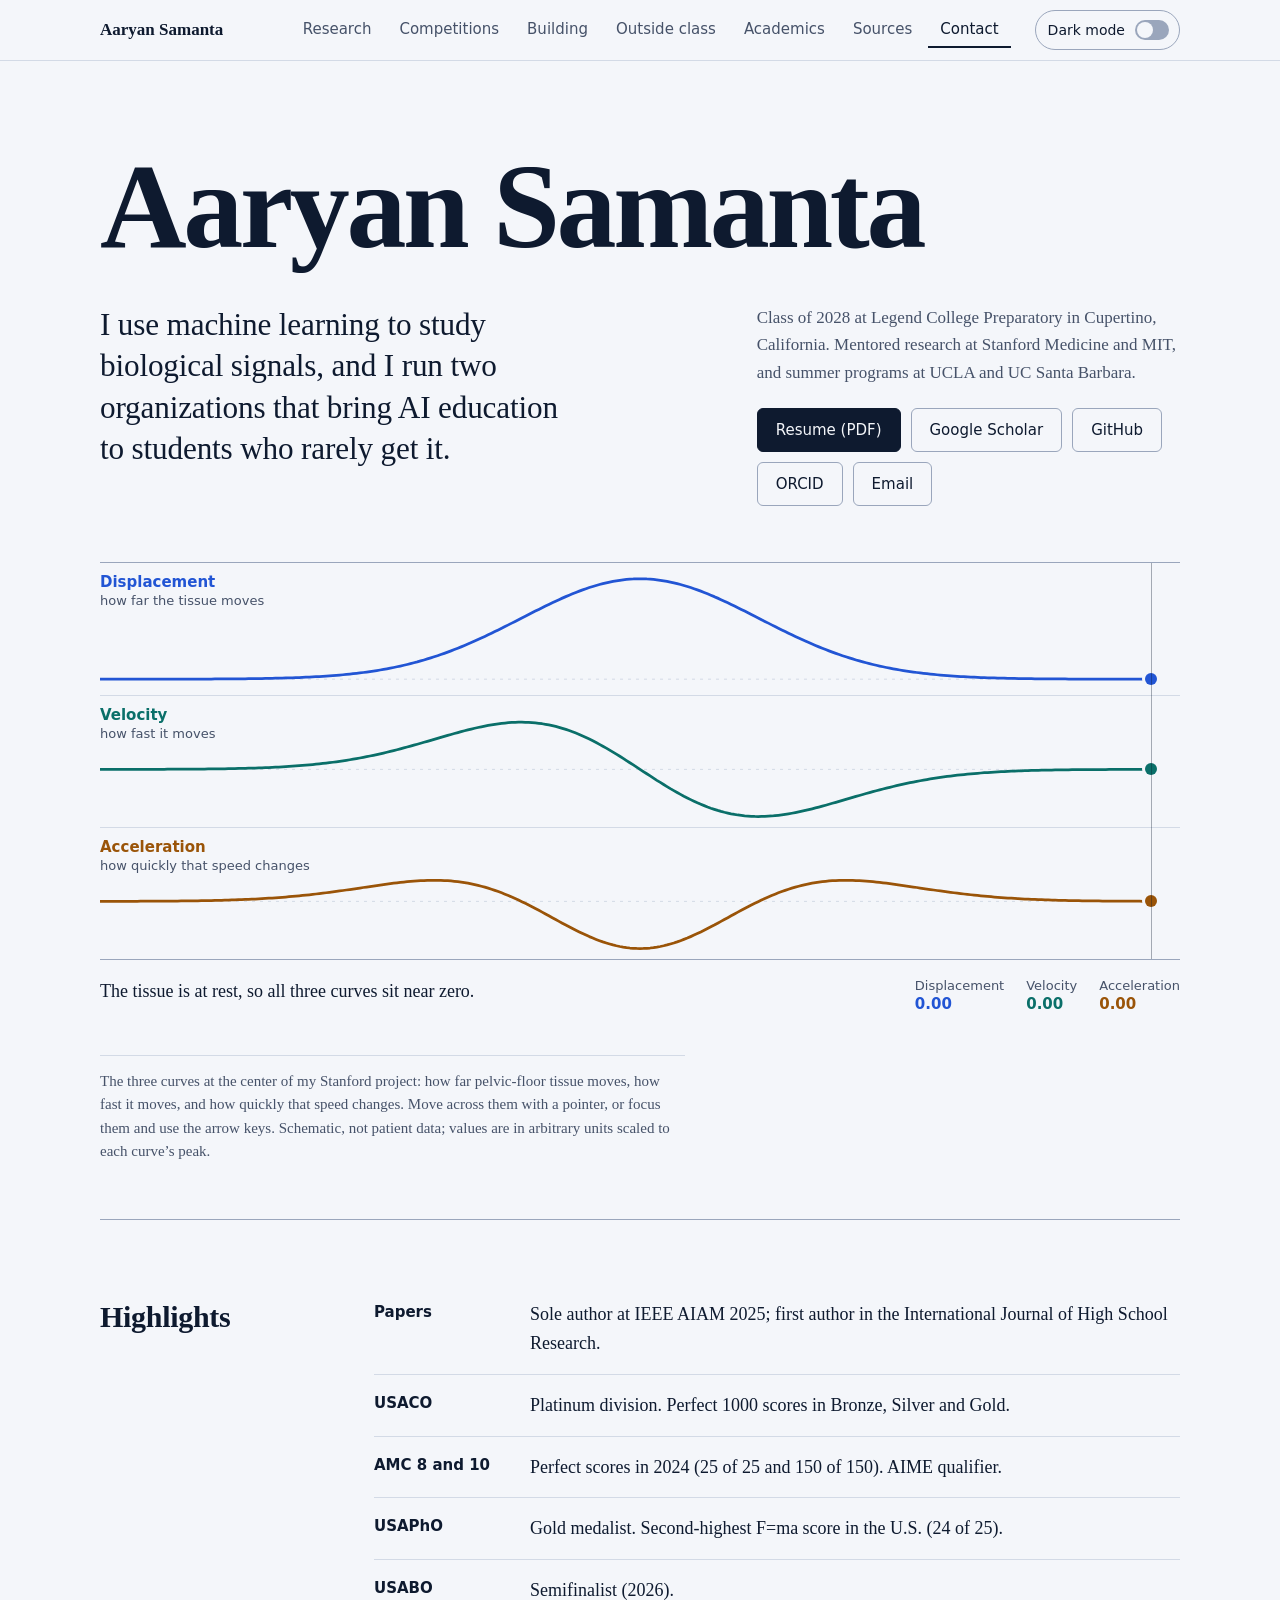
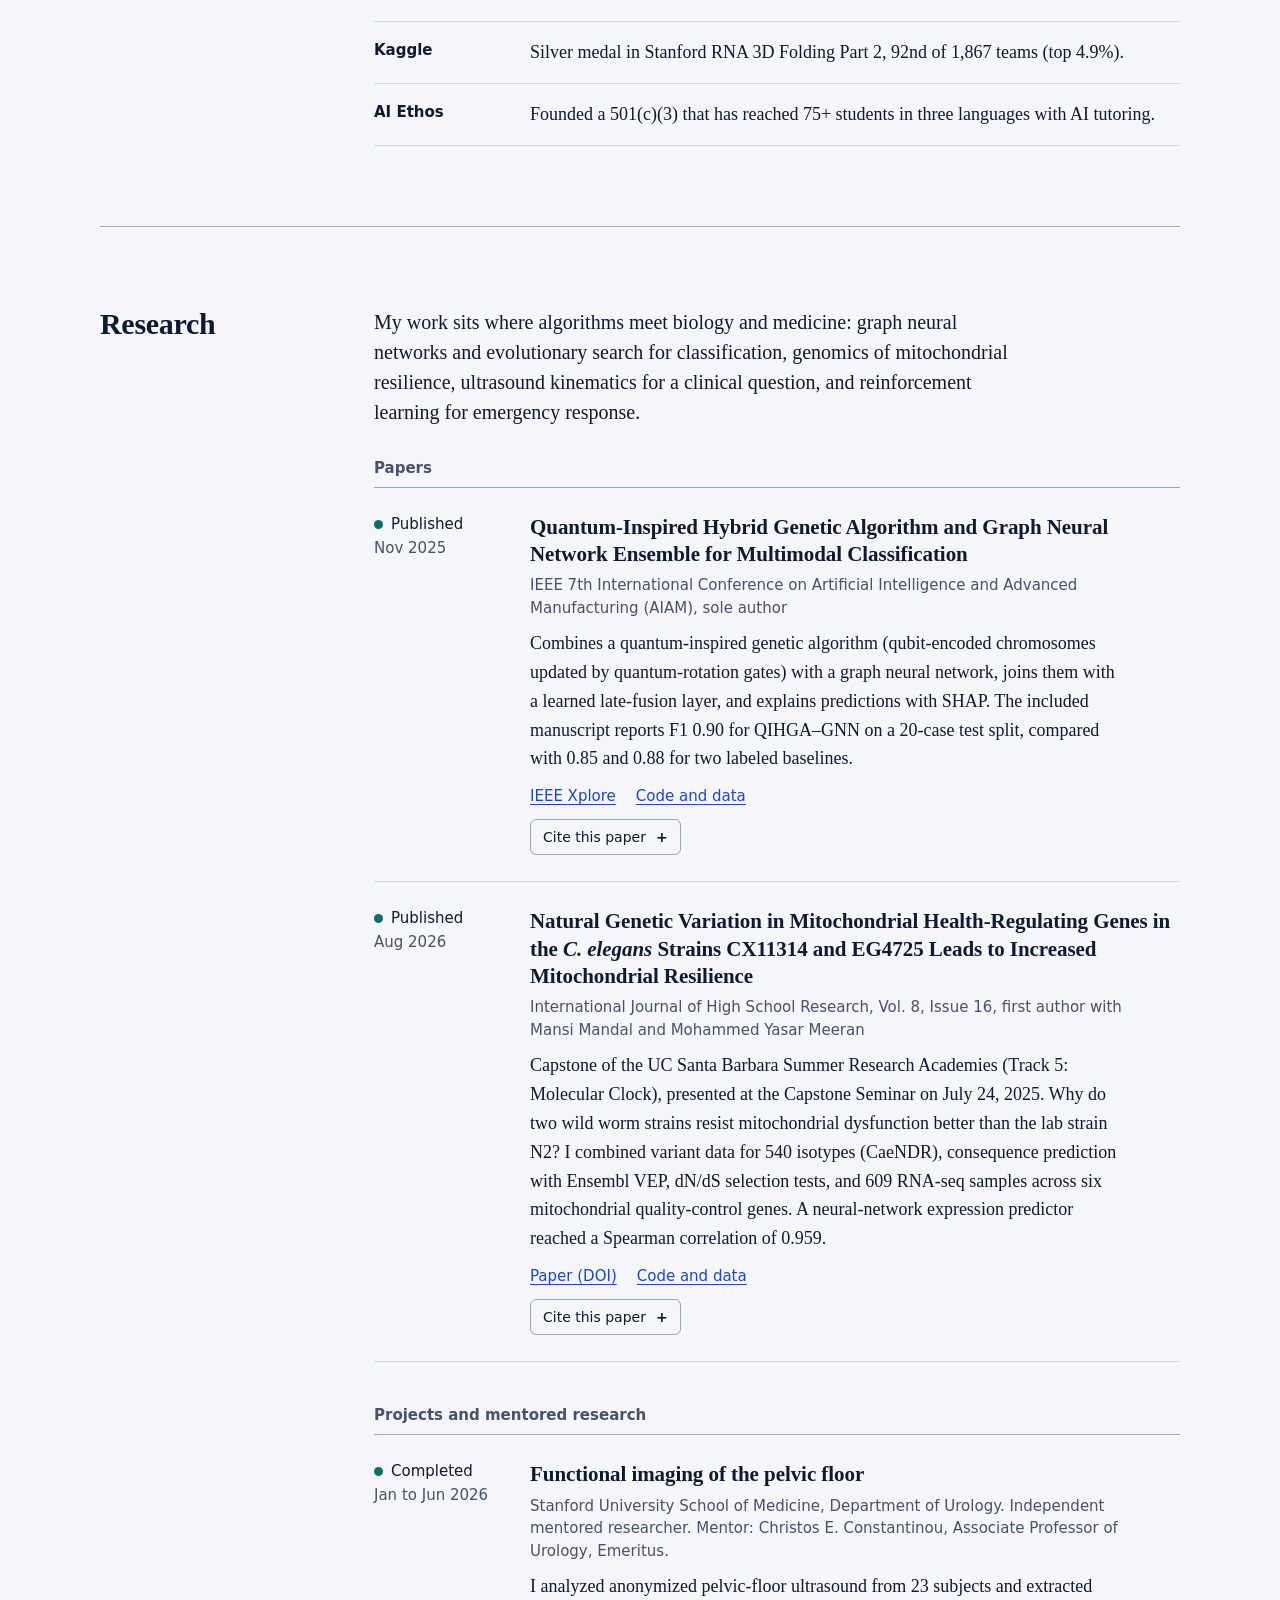
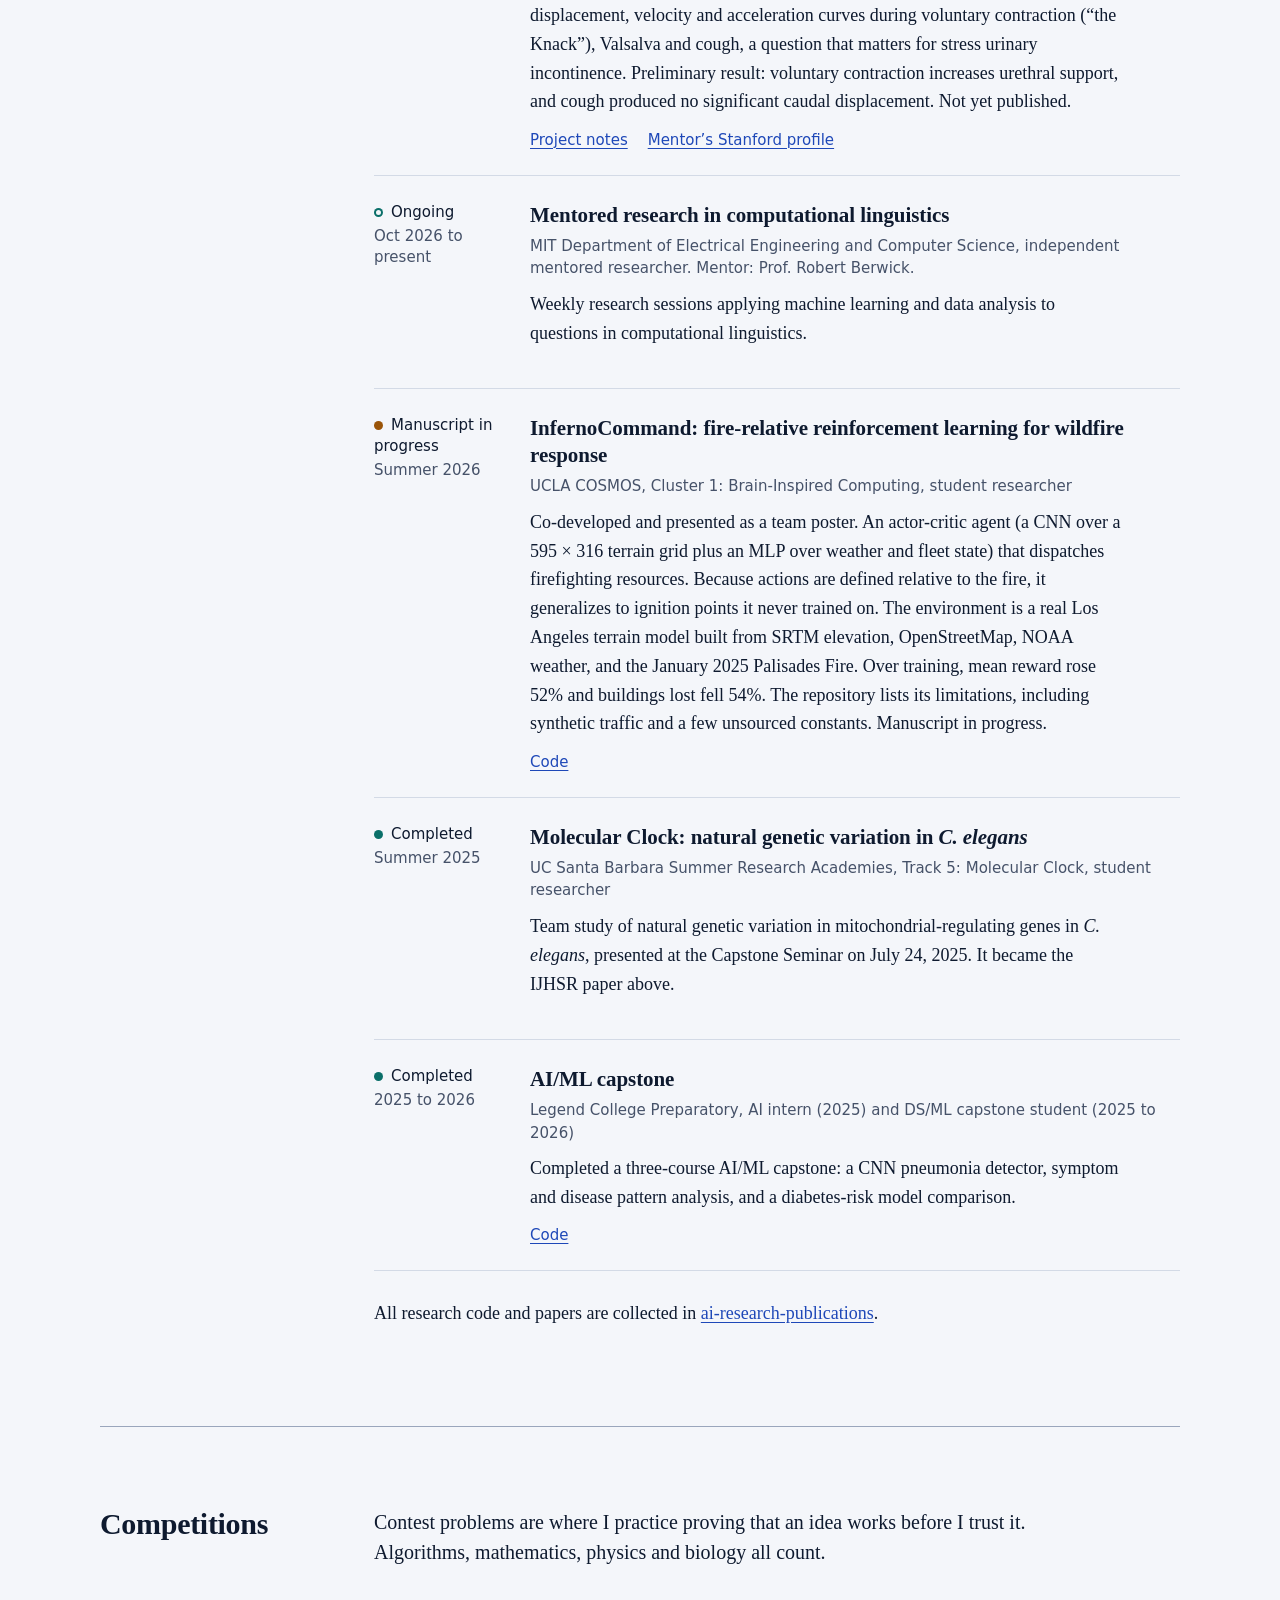
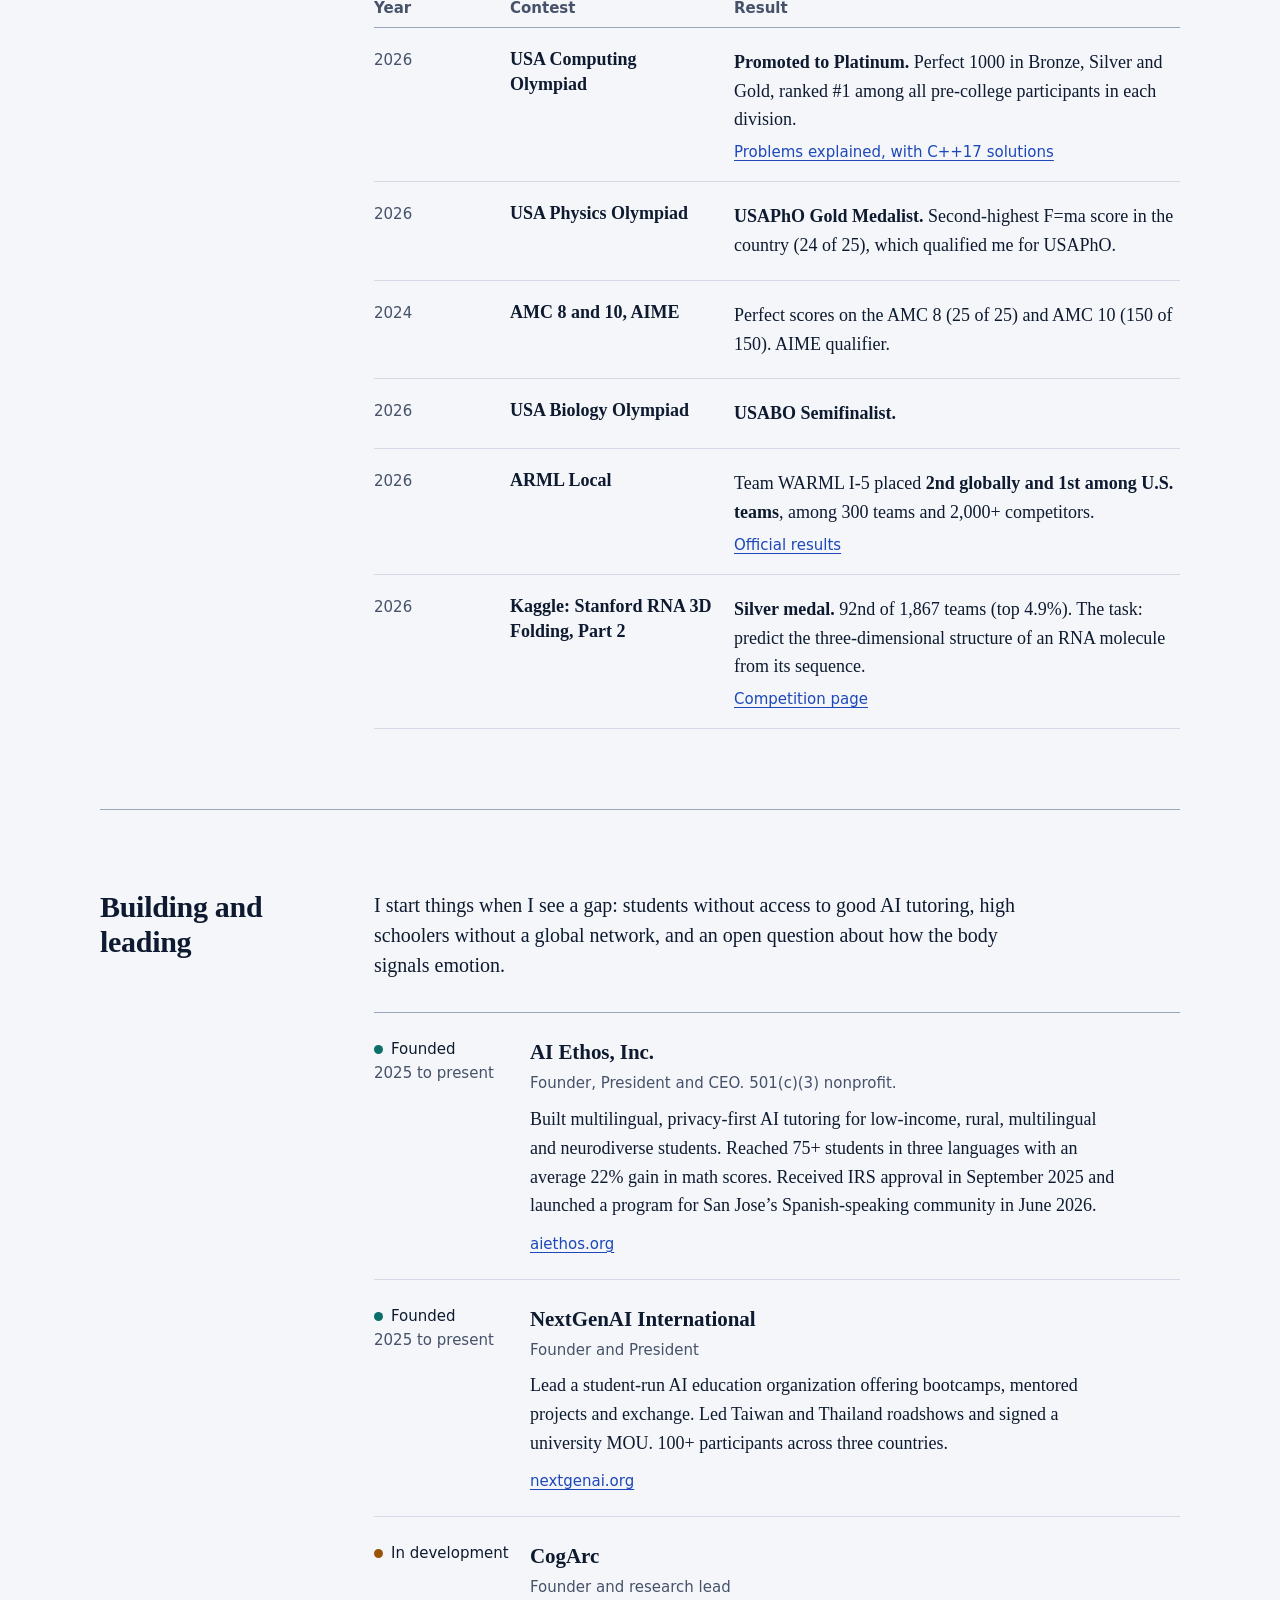
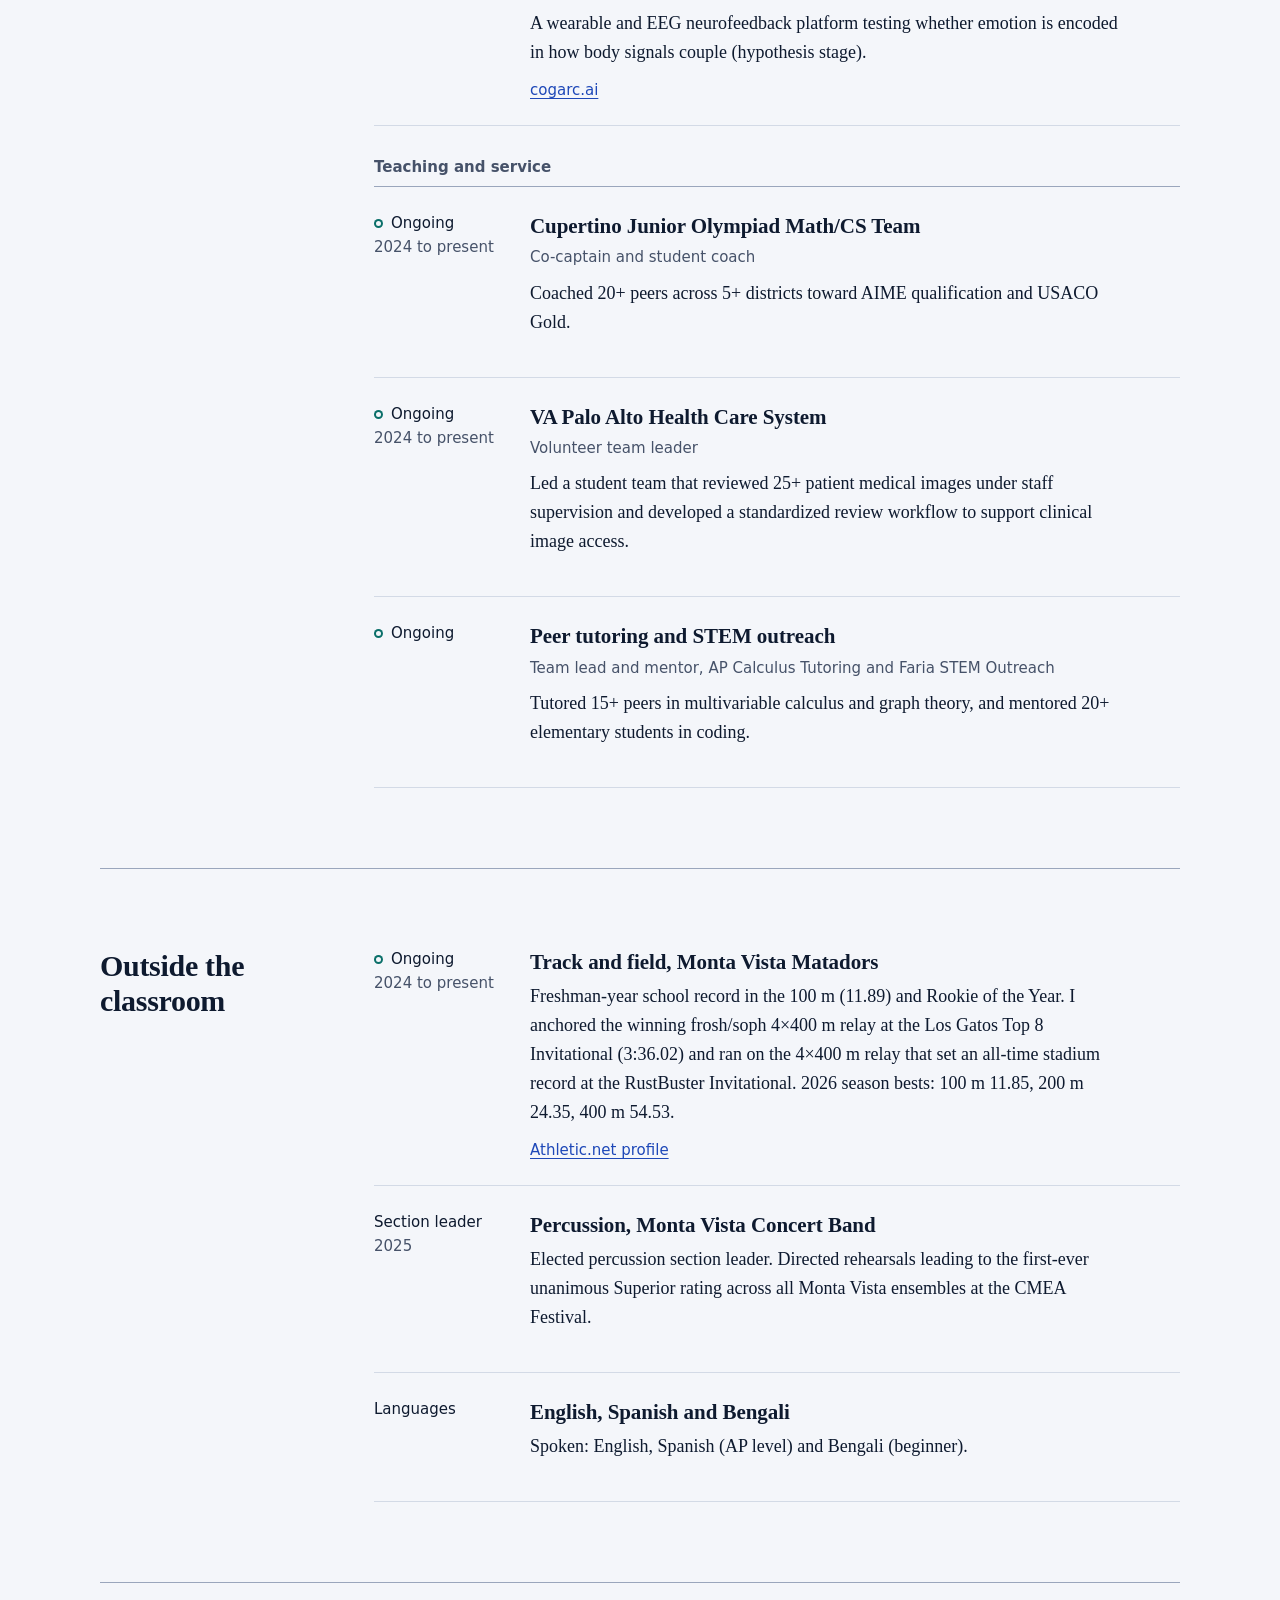
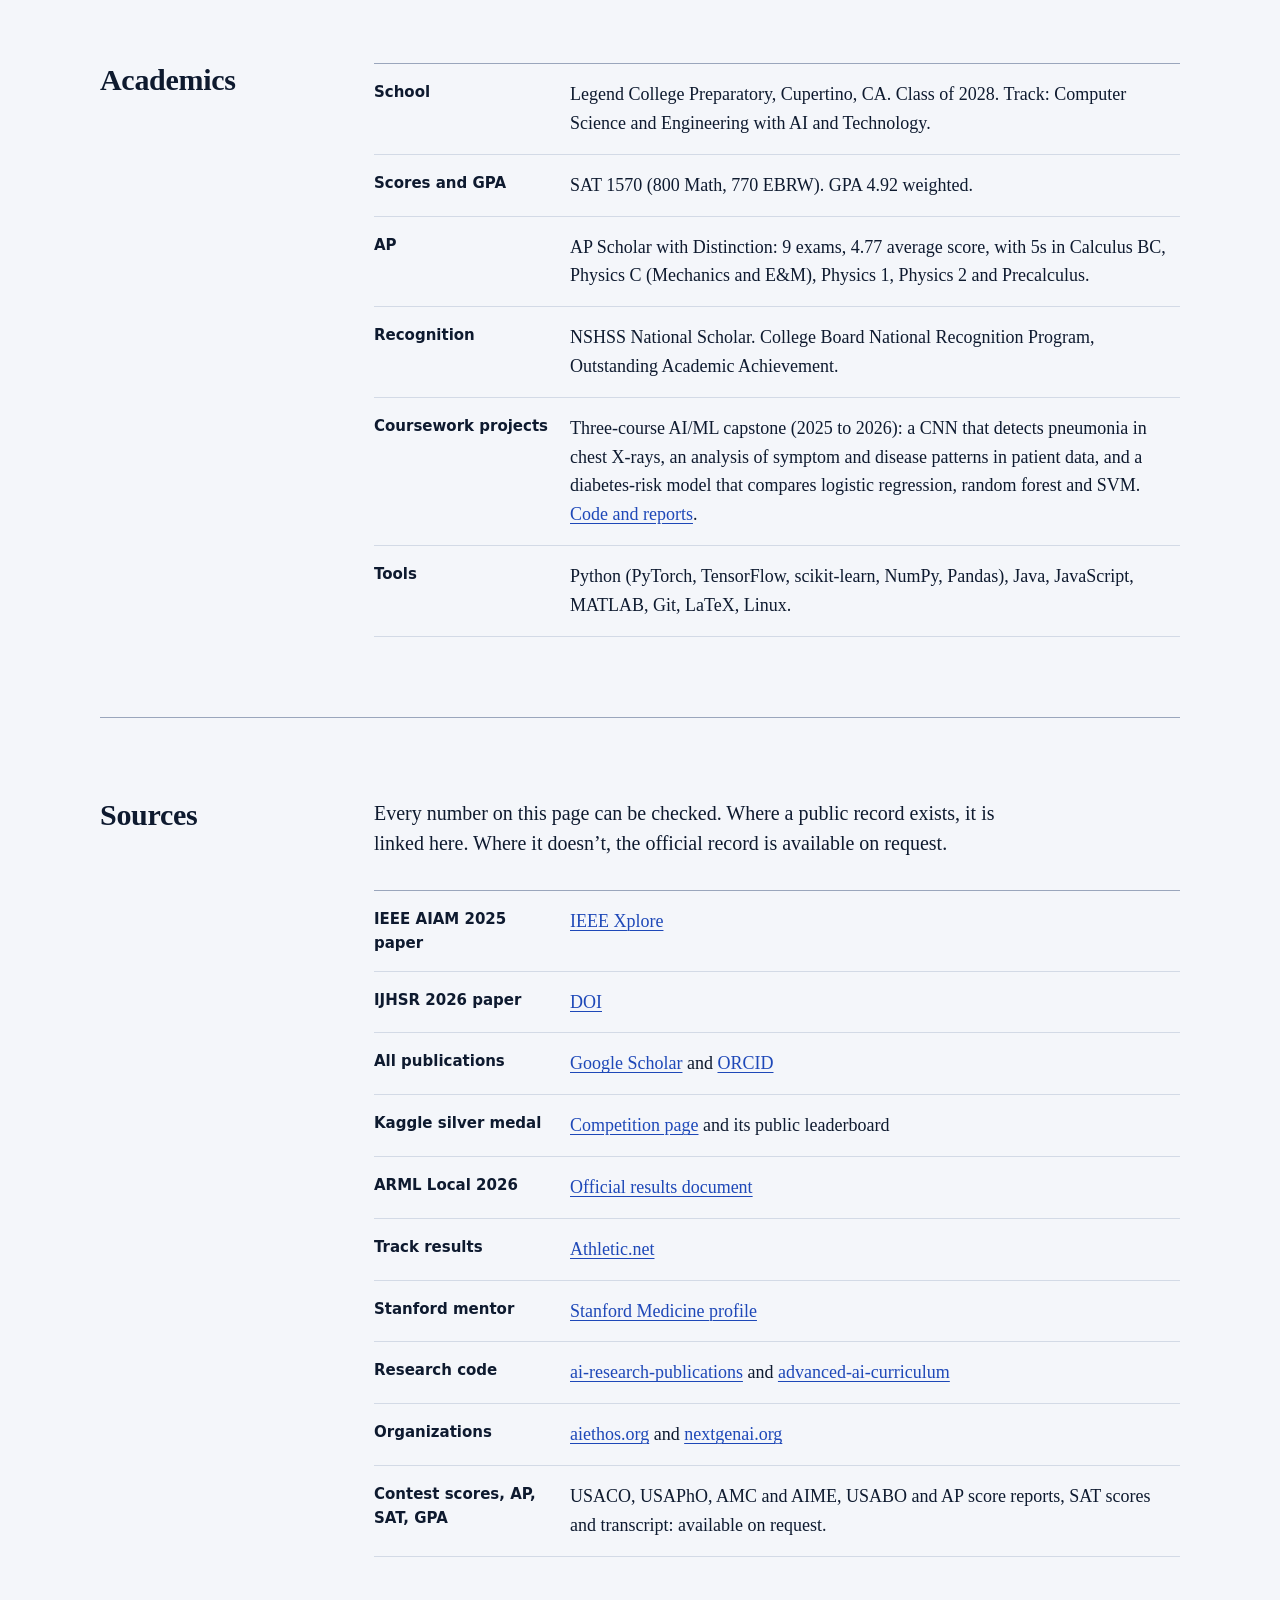
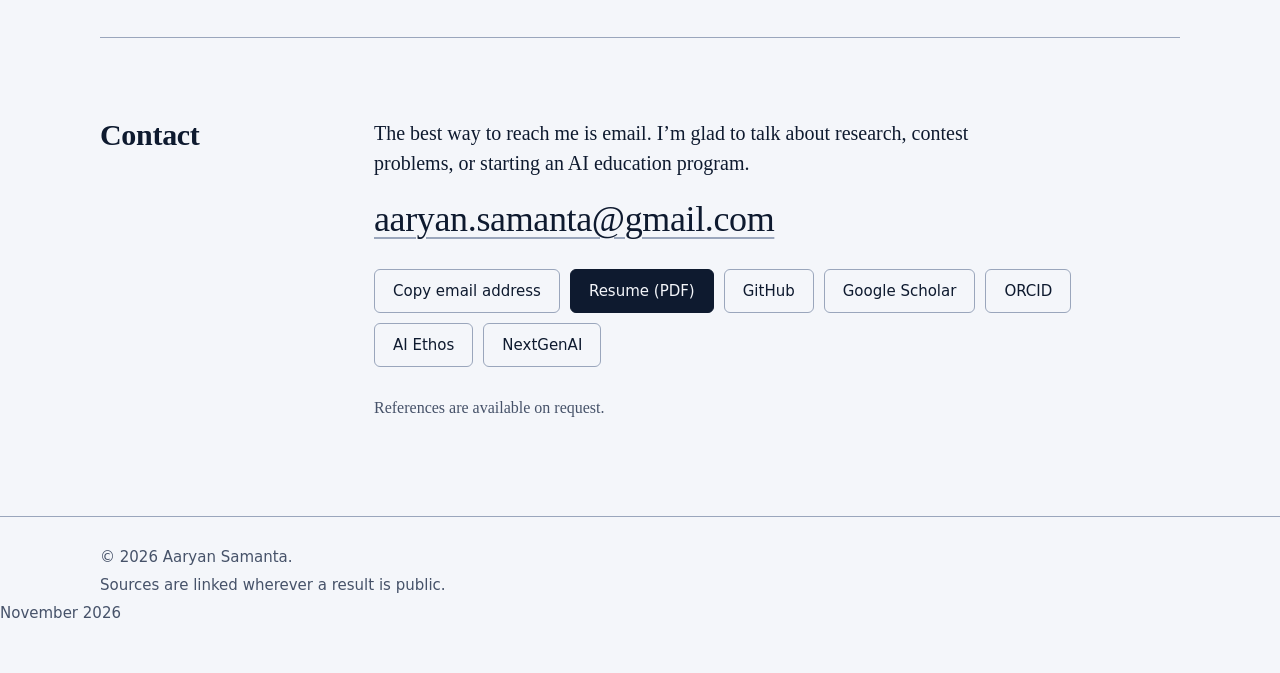
==== commit b4e89a78: "updated" ====
--- a/index.html
+++ b/index.html
@@ -300,8 +300,7 @@
 <li><a href="#academics">Academics</a></li>
 <li><a href="#sources">Sources</a></li>
 <li><a href="#contact">Contact</a></li>
-</ul>
-<a href="explore.html">Interactive demos</a></nav>
+</ul></nav>
 <button aria-checked="false" class="switch" id="theme" role="switch" type="button"><span>Dark mode</span><span aria-hidden="true" class="track"></span></button>
 </div>
 </header>
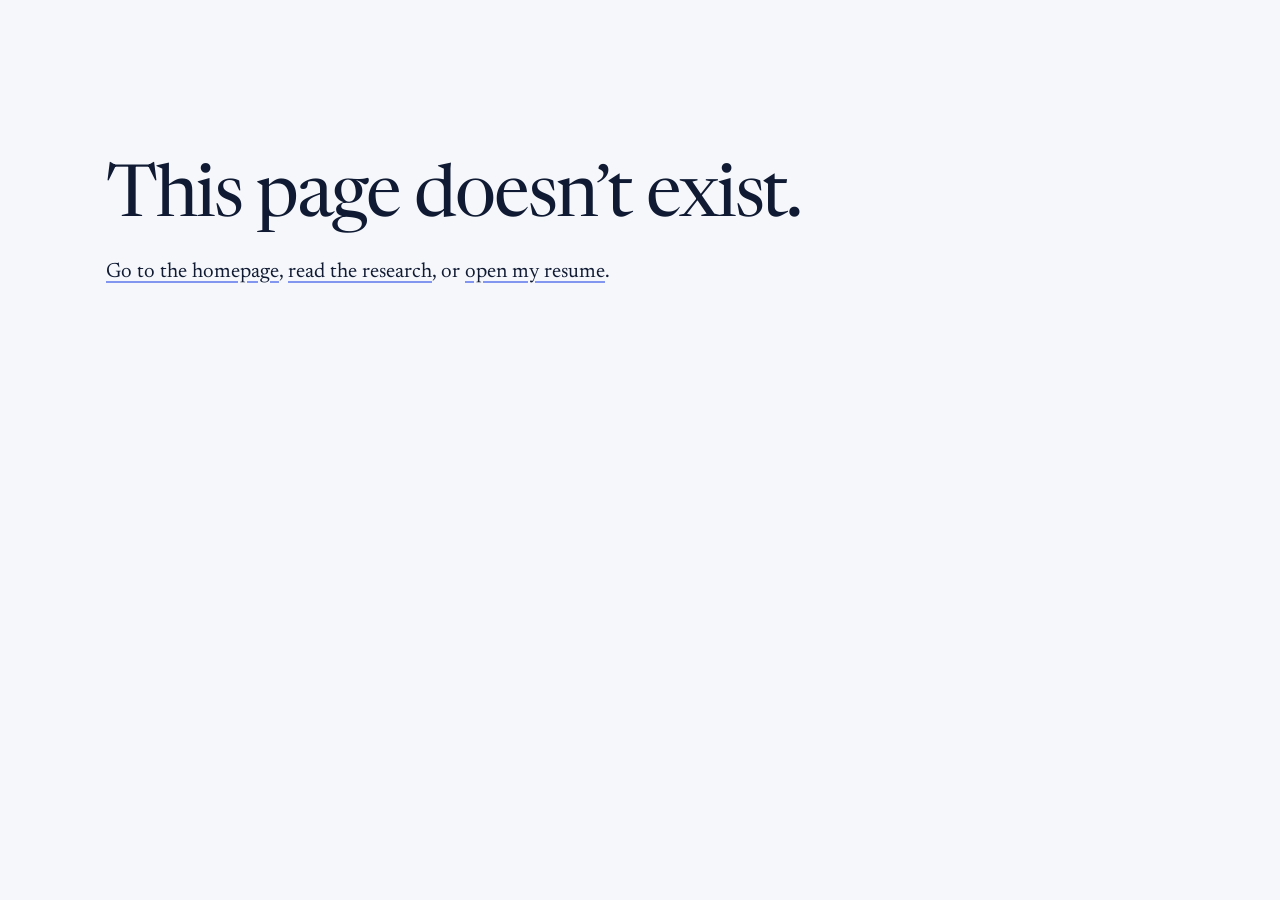
==== commit a72fd697: "updated" ====
--- a/index.html
+++ b/index.html
@@ -1,858 +1,18 @@
 <!DOCTYPE html>
-
 <html lang="en">
 <head>
-<meta charset="utf-8"/>
-<meta content="width=device-width, initial-scale=1, viewport-fit=cover" name="viewport"/>
-<title>Aaryan Samanta | Machine learning for biology and medicine</title>
-<meta content="Aaryan Samanta, Class of 2028. High school researcher applying ML to biology and medicine. Sole-author paper at IEEE and first-author paper at IJHSR, mentored research at Stanford Medicine and MIT, USACO Platinum, USAPhO Gold, Kaggle Silver, and founder of AI Ethos, Inc." name="description"/>
-<meta content="Aaryan Samanta" name="author"/>
-<meta content="index, follow, max-image-preview:large" name="robots"/>
-<link href="https://aaryansamanta.github.io/" rel="canonical"/>
-<meta content="#F4F6FA" media="(prefers-color-scheme: light)" name="theme-color"/>
-<meta content="#0C1424" media="(prefers-color-scheme: dark)" name="theme-color"/>
-<meta content="profile" property="og:type"/>
-<meta content="Aaryan Samanta" property="og:site_name"/>
-<meta content="Aaryan Samanta" property="og:title"/>
-<meta content="Machine learning for biology and medicine. Published papers, mentored research at Stanford Medicine and MIT, USACO Platinum, and AI Ethos, Inc." property="og:description"/>
-<meta content="https://aaryansamanta.github.io/" property="og:url"/>
-<meta content="https://aaryansamanta.github.io/assets/img/og.png" property="og:image"/>
-<meta content="1200" property="og:image:width"/>
-<meta content="630" property="og:image:height"/>
-<meta content="Aaryan" property="profile:first_name"/>
-<meta content="Samanta" property="profile:last_name"/>
-<meta content="summary_large_image" name="twitter:card"/>
-<meta content="Aaryan Samanta" name="twitter:title"/>
-<meta content="Machine learning for biology and medicine. Published papers, USACO Platinum, and AI Ethos, Inc." name="twitter:description"/>
-<meta content="https://aaryansamanta.github.io/assets/img/og.png" name="twitter:image"/>
-<link href="data:image/svg+xml,%3Csvg xmlns='http://www.w3.org/2000/svg' viewBox='0 0 32 32'%3E%3Crect width='32' height='32' rx='7' fill='%230E1A2F'/%3E%3Cpath d='M3 24C10 24 11 8 16 8S22 24 29 24' fill='none' stroke='%236C93FF' stroke-width='3' stroke-linecap='round'/%3E%3C/svg%3E" rel="icon"/>
-
-
-
-<script type="application/ld+json">
-{
-  "@context": "https://schema.org",
-  "@type": "Person",
-  "dateModified": "2026-11-15",
-  "name": "Aaryan Samanta",
-  "url": "https://aaryansamanta.github.io/",
-  "description": "High school researcher applying machine learning to biology and medicine. Founder of AI Ethos, Inc. and NextGenAI International.",
-  "knowsAbout": ["Machine learning", "Computational biology", "Biomedical imaging", "Reinforcement learning", "AI education"],
-  "sameAs": [
-    "https://github.com/aaryansamanta",
-    "https://orcid.org/0009-0005-6381-4890",
-    "https://scholar.google.com/citations?user=TboJyScAAAAJ",
-    "https://aiethos.org",
-    "https://nextgenai.org"
-  ]
-}
-</script>
-<script>
-/* Apply a saved theme before first paint to avoid a flash. */
-try { var t = localStorage.getItem('theme'); if (t === 'dark' || t === 'light') document.documentElement.setAttribute('data-theme', t); } catch (e) {}
-</script>
-<style>
-:root {
-  --paper: #F4F6FA;
-  --surface: #FFFFFF;
-  --ink: #0E1A2F;
-  --ink2: #465269;
-  --rule: #D3DAE6;
-  --line2: #9AA6BC;
-  --disp: #2255D4;
-  --vel: #0A6F69;
-  --acc: #9A5408;
-  --link: #1E48B8;
-  --serif: "Source Serif 4", Georgia, "Times New Roman", serif;
-  --sans: "Instrument Sans", system-ui, -apple-system, "Segoe UI", Roboto, sans-serif;
-  color-scheme: light;
-}
-:root[data-theme="dark"] {
-  --paper: #0C1424;
-  --surface: #131D33;
-  --ink: #E6ECF7;
-  --ink2: #A4B3CE;
-  --rule: #23304C;
-  --line2: #40527A;
-  --disp: #6C93FF;
-  --vel: #3FD1C4;
-  --acc: #F0A24B;
-  --link: #8FB0FF;
-  color-scheme: dark;
-}
-@media (prefers-color-scheme: dark) {
-  :root:not([data-theme="light"]) {
-    --paper: #0C1424;
-    --surface: #131D33;
-    --ink: #E6ECF7;
-    --ink2: #A4B3CE;
-    --rule: #23304C;
-    --line2: #40527A;
-    --disp: #6C93FF;
-    --vel: #3FD1C4;
-    --acc: #F0A24B;
-    --link: #8FB0FF;
-    color-scheme: dark;
-  }
-}
-
-*, *::before, *::after { box-sizing: border-box; }
-html { scroll-padding-top: 84px; -webkit-text-size-adjust: 100%; }
-@media (prefers-reduced-motion: no-preference) { html { scroll-behavior: smooth; } }
-body {
-  margin: 0;
-  background: var(--paper);
-  color: var(--ink);
-  font-family: var(--serif);
-  font-size: 1.125rem;
-  line-height: 1.6;
-  font-optical-sizing: auto;
-  text-rendering: optimizeLegibility;
-  -webkit-font-smoothing: antialiased;
-}
-img, svg { display: block; max-width: 100%; }
-a { color: var(--link); text-decoration-thickness: 1px; text-underline-offset: 3px; }
-a:hover { text-decoration-thickness: 2px; }
-:focus-visible { outline: 3px solid var(--disp); outline-offset: 3px; border-radius: 2px; }
-p { margin: 0 0 1em; max-width: 66ch; }
-h1, h2, h3, h4 { margin: 0; font-weight: 600; }
-ul { margin: 0; padding: 0; list-style: none; }
-.wrap { max-width: 1160px; margin: 0 auto; padding: 0 clamp(20px, 4vw, 40px); }
-.sr-only { position: absolute; width: 1px; height: 1px; margin: -1px; padding: 0; overflow: hidden; clip: rect(0 0 0 0); white-space: nowrap; border: 0; }
-
-.skip { position: absolute; left: 12px; top: -60px; z-index: 30; background: var(--ink); color: var(--paper); padding: 10px 16px; border-radius: 6px; font: 500 .9375rem var(--sans); }
-.skip:focus { top: 12px; }
-
-/* Navigation */
-.nav { position: sticky; top: 0; z-index: 20; background: var(--paper); border-bottom: 1px solid var(--rule); }
-.nav-inner { display: flex; align-items: center; gap: 24px; min-height: 60px; }
-.brand { font: 600 1.0625rem var(--serif); color: var(--ink); text-decoration: none; white-space: nowrap; }
-.nav nav { margin-left: auto; min-width: 0; }
-.nav ul { display: flex; gap: 4px; overflow-x: auto; scrollbar-width: none; }
-.nav ul::-webkit-scrollbar { display: none; }
-.nav li a { display: block; padding: 8px 12px; font: 500 .9375rem var(--sans); color: var(--ink2); text-decoration: none; white-space: nowrap; border-bottom: 2px solid transparent; }
-.nav li a:hover { color: var(--ink); }
-.nav li a[aria-current] { color: var(--ink); border-bottom-color: var(--ink); }
-.switch { flex: none; display: inline-flex; align-items: center; gap: 10px; min-height: 40px; padding: 0 4px 0 12px; border: 1px solid var(--line2); border-radius: 999px; background: transparent; color: var(--ink); font: 500 .875rem var(--sans); cursor: pointer; }
-.switch .track { width: 34px; height: 20px; border-radius: 999px; background: var(--line2); position: relative; transition: background .15s; }
-.switch .track::after { content: ""; position: absolute; top: 2px; left: 2px; width: 16px; height: 16px; border-radius: 50%; background: var(--paper); transition: transform .15s; }
-.switch[aria-checked="true"] .track { background: var(--disp); }
-.switch[aria-checked="true"] .track::after { transform: translateX(14px); }
-.switch .track { margin-right: 6px; }
-@media (max-width: 860px) {
-  .nav-inner { flex-wrap: wrap; row-gap: 0; padding-top: 8px; }
-  .brand { order: 1; }
-  .switch { order: 2; margin-left: auto; }
-  .nav nav { order: 3; width: 100%; margin-left: -12px; padding-bottom: 4px; }
-}
-
-/* Hero */
-.hero { padding: clamp(40px, 8vw, 88px) 0 clamp(32px, 5vw, 56px); }
-h1 { font-size: clamp(3.25rem, 10vw, 7.5rem); line-height: .96; letter-spacing: -.028em; margin-bottom: clamp(24px, 4vw, 40px); }
-.hero-grid { display: grid; grid-template-columns: minmax(0, 1.4fr) minmax(0, 1fr); gap: clamp(24px, 5vw, 72px); align-items: start; margin-bottom: clamp(36px, 5vw, 56px); }
-.lede { font-size: clamp(1.4rem, 2.6vw, 1.95rem); line-height: 1.32; letter-spacing: -.005em; max-width: 30ch; margin: 0; }
-.hero-side p { color: var(--ink2); font-size: 1.0625rem; }
-.actions { display: flex; flex-wrap: wrap; gap: 10px; margin-top: 22px; }
-.btn { display: inline-flex; align-items: center; min-height: 44px; padding: 0 18px; border: 1px solid var(--line2); border-radius: 6px; color: var(--ink); background: transparent; font: 500 .9375rem var(--sans); text-decoration: none; cursor: pointer; }
-.btn:hover { border-color: var(--ink); }
-.btn.primary { background: var(--ink); border-color: var(--ink); color: var(--paper); }
-.btn.primary:hover { opacity: .88; }
-@media (max-width: 860px) { .hero-grid { grid-template-columns: 1fr; } }
-
-/* Signal plot */
-.signal { margin: 0; }
-.plot { position: relative; border-top: 1px solid var(--line2); border-bottom: 1px solid var(--line2); cursor: crosshair; touch-action: pan-y; user-select: none; -webkit-user-select: none; --ph: 132px; }
-.plot:focus-visible { outline-offset: 6px; }
-.row { position: relative; height: var(--ph); }
-.row + .row { border-top: 1px solid var(--rule); }
-.row svg { position: absolute; inset: 0; width: 100%; height: 100%; overflow: visible; }
-.row .zero { stroke: var(--rule); stroke-width: 1; stroke-dasharray: 3 5; vector-effect: non-scaling-stroke; }
-.row .curve { fill: none; stroke-width: 2.75; stroke-linecap: round; stroke-linejoin: round; vector-effect: non-scaling-stroke; }
-.row.d { --c: var(--disp); }
-.row.v { --c: var(--vel); }
-.row.a { --c: var(--acc); }
-.row .curve { stroke: var(--c); }
-.label { position: absolute; left: 0; top: 10px; font: 600 .9375rem/1.2 var(--sans); color: var(--c); pointer-events: none; }
-.label small { display: block; margin-top: 2px; font: 400 .8125rem/1.2 var(--sans); color: var(--ink2); }
-.mark { position: absolute; width: 12px; height: 12px; margin: -6px 0 0 -6px; border-radius: 50%; background: var(--c); box-shadow: 0 0 0 3px var(--paper); pointer-events: none; }
-.cursor { position: absolute; top: 0; bottom: 0; width: 1px; background: var(--ink); opacity: .35; pointer-events: none; }
-.readout { display: grid; grid-template-columns: minmax(0, 1fr) auto; gap: 12px 32px; align-items: start; margin-top: 18px; }
-.note { margin: 0; min-height: 3.3em; font-size: 1.125rem; line-height: 1.5; max-width: 50ch; }
-.vals { display: flex; gap: 22px; font: 500 .9375rem var(--sans); font-variant-numeric: tabular-nums; }
-.vals li { display: flex; flex-direction: column; gap: 2px; }
-.vals span { color: var(--ink2); font-weight: 400; font-size: .8125rem; }
-.vals b { font-weight: 600; min-width: 3.4em; }
-.vals .d b { color: var(--disp); }
-.vals .v b { color: var(--vel); }
-.vals .a b { color: var(--acc); }
-.signal figcaption { margin-top: 18px; padding-top: 14px; border-top: 1px solid var(--rule); font-size: .9375rem; line-height: 1.55; color: var(--ink2); max-width: 78ch; }
-@media (max-width: 700px) {
-  .plot { --ph: 104px; }
-  .label small { display: none; }
-  .readout { grid-template-columns: 1fr; }
-}
-
-/* Sections: sticky heading rail + content column */
-.block { display: grid; grid-template-columns: minmax(0, 210px) minmax(0, 1fr); gap: clamp(24px, 5vw, 72px); padding: clamp(44px, 7vw, 80px) 0; border-top: 1px solid var(--line2); }
-.rail h2 { position: sticky; top: 92px; font-size: clamp(1.5rem, 2.4vw, 1.875rem); line-height: 1.15; letter-spacing: -.01em; }
-.body { min-width: 0; }
-.body > p:first-child { font-size: 1.25rem; line-height: 1.5; }
-@media (max-width: 860px) {
-  .block { grid-template-columns: 1fr; gap: 20px; }
-  .rail h2 { position: static; }
-}
-h3.group { margin: 44px 0 0; padding-bottom: 10px; font: 600 .9375rem var(--sans); color: var(--ink2); border-bottom: 1px solid var(--line2); }
-h3.group:first-of-type { margin-top: 32px; }
-
-/* Ledger (selected results) */
-.ledger { margin: 0; }
-.ledger > div { display: grid; grid-template-columns: 8.5rem minmax(0, 1fr); gap: 20px; padding: 16px 0; border-bottom: 1px solid var(--rule); }
-.ledger > div:first-child { padding-top: 0; }
-.ledger dt { font: 600 .9375rem/1.6 var(--sans); }
-.ledger dd { margin: 0; }
-@media (max-width: 600px) { .ledger > div { grid-template-columns: 1fr; gap: 2px; } }
-
-/* Items with a status column */
-.item { display: grid; grid-template-columns: 8.5rem minmax(0, 1fr); gap: 20px; padding: 26px 0; border-bottom: 1px solid var(--rule); }
-.status { font: 500 .9375rem/1.4 var(--sans); color: var(--ink); }
-.status .when { display: block; margin-top: 3px; font-weight: 400; color: var(--ink2); }
-.status::before { content: ""; display: inline-block; width: 9px; height: 9px; margin-right: 8px; border-radius: 50%; background: var(--vel); vertical-align: 0; }
-.status.review::before { background: var(--disp); }
-.status.progress::before { background: var(--acc); }
-.status.ongoing::before { background: transparent; box-shadow: inset 0 0 0 2px var(--vel); }
-.status.plain::before { display: none; }
-.item h4 { font-size: 1.3125rem; line-height: 1.3; letter-spacing: -.003em; margin-bottom: 6px; }
-.item .venue { font: 400 .9375rem/1.5 var(--sans); color: var(--ink2); margin-bottom: 10px; }
-.item p { margin-bottom: .8em; }
-.item .links { display: flex; flex-wrap: wrap; gap: 6px 20px; margin: 0; font: 500 .9375rem var(--sans); max-width: none; }
-@media (max-width: 700px) { .item { grid-template-columns: 1fr; gap: 8px; } .status .when { display: inline; margin: 0 0 0 6px; } .status .when::before { content: "\2014\00a0"; } }
-
-/* Citation disclosure */
-details.cite { margin-top: 14px; }
-details.cite summary { display: inline-flex; align-items: center; min-height: 36px; padding: 0 12px; border: 1px solid var(--line2); border-radius: 6px; font: 500 .875rem var(--sans); cursor: pointer; list-style: none; }
-details.cite summary::-webkit-details-marker { display: none; }
-details.cite summary::after { content: "+"; margin-left: 10px; font-weight: 600; }
-details.cite:open summary::after { content: "\2212"; }
-details.cite summary:hover { border-color: var(--ink); }
-.bib { position: relative; margin-top: 10px; background: var(--surface); border: 1px solid var(--rule); border-radius: 6px; }
-.bib pre { margin: 0; padding: 16px 16px 16px; overflow-x: auto; font: 400 .8125rem/1.55 ui-monospace, SFMono-Regular, Menlo, Consolas, monospace; color: var(--ink); }
-.bib .copy { position: absolute; top: 8px; right: 8px; min-height: 32px; padding: 0 10px; border: 1px solid var(--line2); border-radius: 5px; background: var(--surface); color: var(--ink); font: 500 .8125rem var(--sans); cursor: pointer; }
-.bib .copy:hover { border-color: var(--ink); }
-.bib pre { padding-top: 48px; }
-
-/* Competitions table */
-.comp { width: 100%; border-collapse: collapse; margin-top: 32px; }
-.comp th { padding: 0 16px 10px 0; text-align: left; font: 600 .9375rem var(--sans); color: var(--ink2); border-bottom: 1px solid var(--line2); }
-.comp td { padding: 20px 16px 20px 0; vertical-align: top; border-bottom: 1px solid var(--rule); }
-.comp td:first-child { width: 8.5rem; font: 500 .9375rem/1.7 var(--sans); color: var(--ink2); white-space: nowrap; }
-.comp td:nth-child(2) { width: 14rem; font-weight: 600; line-height: 1.4; padding-top: 19px; }
-.comp td:last-child { padding-right: 0; }
-.comp td p { margin: 0 0 .5em; }
-.comp td p:last-child { margin: 0; }
-.comp .l { font: 500 .9375rem var(--sans); }
-@media (max-width: 760px) {
-  .comp thead { position: absolute; left: -9999px; }
-  .comp, .comp tbody, .comp tr, .comp td { display: block; width: 100%; }
-  .comp tr { padding: 18px 0; border-bottom: 1px solid var(--rule); }
-  .comp td { padding: 0; border: 0; width: 100% !important; white-space: normal !important; }
-  .comp td:nth-child(2) { padding: 2px 0 6px; }
-}
-
-/* Simple definition lists */
-.facts { margin: 32px 0 0; }
-.facts > div { display: grid; grid-template-columns: 11rem minmax(0, 1fr); gap: 20px; padding: 16px 0; border-bottom: 1px solid var(--rule); }
-.facts > div:first-child { border-top: 1px solid var(--line2); }
-.facts dt { font: 600 .9375rem/1.6 var(--sans); }
-.facts dd { margin: 0; }
-.facts dd p { margin: 0 0 .4em; }
-.facts dd p:last-child { margin: 0; }
-.facts .l { font: 500 .9375rem var(--sans); }
-@media (max-width: 600px) { .facts > div { grid-template-columns: 1fr; gap: 2px; } }
-
-/* Contact */
-.email { display: inline-block; font-size: clamp(1.5rem, 4vw, 2.25rem); line-height: 1.2; letter-spacing: -.01em; color: var(--ink); text-decoration-color: var(--line2); text-decoration-thickness: 2px; text-underline-offset: 6px; overflow-wrap: anywhere; }
-.email:hover { text-decoration-color: var(--disp); }
-.contact-links { display: flex; flex-wrap: wrap; gap: 10px; margin-top: 28px; }
-
-footer { border-top: 1px solid var(--line2); padding: 28px 0 48px; font: 400 .9375rem/1.6 var(--sans); color: var(--ink2); }
-footer p { max-width: none; margin: 0 0 4px; }
-
-@media print {
-  .nav, .signal, .skip, .switch, .cite, .actions .btn:not(.primary) { display: none !important; }
-  body { background: #fff; color: #000; font-size: 11pt; }
-  .block { grid-template-columns: 150px 1fr; padding: 18pt 0; break-inside: avoid-page; }
-  .rail h2 { position: static; }
-  a { color: #000; }
-}
-</style>
+  <meta charset="utf-8">
+  <meta name="viewport" content="width=device-width, initial-scale=1">
+  <title>Page not found | Aaryan Samanta</title>
+  <meta name="robots" content="noindex">
+  <meta name="color-scheme" content="light dark">
+  <link rel="icon" href="/assets/img/favicon.svg" type="image/svg+xml">
+  <link rel="stylesheet" href="/assets/css/style.css">
 </head>
 <body>
-<a class="skip" href="#main">Skip to content</a>
-<header class="nav">
-<div class="wrap nav-inner">
-<a class="brand" href="#top">Aaryan Samanta</a>
-<nav aria-label="Sections">
-<ul>
-<li><a href="#research">Research</a></li>
-<li><a href="#competitions">Competitions</a></li>
-<li><a href="#building">Building</a></li>
-<li><a href="#life">Outside class</a></li>
-<li><a href="#academics">Academics</a></li>
-<li><a href="#sources">Sources</a></li>
-<li><a href="#contact">Contact</a></li>
-</ul></nav>
-<button aria-checked="false" class="switch" id="theme" role="switch" type="button"><span>Dark mode</span><span aria-hidden="true" class="track"></span></button>
-</div>
-</header>
-<main id="main">
-<section class="hero" id="top">
-<div class="wrap">
-<h1>Aaryan Samanta</h1>
-<div class="hero-grid">
-<p class="lede">I use machine learning to study biological signals, and I run two organizations that bring AI education to students who rarely get it.</p>
-<div class="hero-side">
-<p>Class of 2028 at Legend College Preparatory in Cupertino, California. Mentored research at Stanford Medicine and MIT, and summer programs at UCLA and UC Santa Barbara.</p>
-<div class="actions">
-<a class="btn primary" href="aaryan-samanta-resume.pdf">Resume (PDF)</a>
-<a class="btn" href="https://scholar.google.com/citations?user=TboJyScAAAAJ">Google Scholar</a>
-<a class="btn" href="https://github.com/aaryansamanta">GitHub</a>
-<a class="btn" href="https://orcid.org/0009-0005-6381-4890">ORCID</a>
-<a class="btn" href="#contact">Email</a>
-</div>
-</div>
-</div>
-<figure class="signal">
-<div aria-label="Time along one voluntary contraction" aria-valuemax="100" aria-valuemin="0" aria-valuenow="50" aria-valuetext="At peak displacement, velocity is zero." class="plot" id="plot" role="slider" tabindex="0">
-<div class="row d">
-<svg aria-hidden="true" preserveaspectratio="none" viewbox="0 0 1000 100"><line class="zero" x1="0" x2="1000" y1="88" y2="88"></line><path class="curve" d="" id="c-d"></path></svg>
-<div class="label">Displacement<small>how far the tissue moves</small></div>
-<span class="mark" id="m-d" style="left:50%;top:12%"></span>
-</div>
-<div class="row v">
-<svg aria-hidden="true" preserveaspectratio="none" viewbox="0 0 1000 100"><line class="zero" x1="0" x2="1000" y1="56" y2="56"></line><path class="curve" d="" id="c-v"></path></svg>
-<div class="label">Velocity<small>how fast it moves</small></div>
-<span class="mark" id="m-v" style="left:50%;top:56%"></span>
-</div>
-<div class="row a">
-<svg aria-hidden="true" preserveaspectratio="none" viewbox="0 0 1000 100"><line class="zero" x1="0" x2="1000" y1="56" y2="56"></line><path class="curve" d="" id="c-a"></path></svg>
-<div class="label">Acceleration<small>how quickly that speed changes</small></div>
-<span class="mark" id="m-a" style="left:50%;top:92%"></span>
-</div>
-<div class="cursor" id="cursor" style="left:50%"></div>
-</div>
-<div aria-hidden="true" class="readout">
-<p class="note" id="note">At peak displacement, velocity is zero.</p>
-<ul class="vals">
-<li class="d"><span>Displacement</span><b id="v-d">1.00</b></li>
-<li class="v"><span>Velocity</span><b id="v-v">0.00</b></li>
-<li class="a"><span>Acceleration</span><b id="v-a">−1.00</b></li>
-</ul>
-</div>
-<figcaption>The three curves at the center of my Stanford project: how far pelvic-floor tissue moves, how fast it moves, and how quickly that speed changes. Move across them with a pointer, or focus them and use the arrow keys. Schematic, not patient data; values are in arbitrary units scaled to each curve’s peak.</figcaption>
-</figure>
-</div>
-</section>
-<div class="wrap">
-<section aria-labelledby="h-results" class="block" id="results">
-<div class="rail"><h2 id="h-results">Highlights</h2></div>
-<div class="body">
-<dl class="ledger">
-<div><dt>Papers</dt><dd>Sole author at IEEE AIAM 2025; first author in the International Journal of High School Research.</dd></div>
-<div><dt>USACO</dt><dd>Platinum division. Perfect 1000 scores in Bronze, Silver and Gold.</dd></div>
-<div><dt>AMC 8 and 10</dt><dd>Perfect scores in 2024 (25 of 25 and 150 of 150). AIME qualifier.</dd></div>
-<div><dt>USAPhO</dt><dd>Gold medalist. Second-highest F=ma score in the U.S. (24 of 25).</dd></div>
-<div><dt>USABO</dt><dd>Semifinalist (2026).</dd></div>
-<div><dt>Kaggle</dt><dd>Silver medal in Stanford RNA 3D Folding Part 2, 92nd of 1,867 teams (top 4.9%).</dd></div>
-<div><dt>AI Ethos</dt><dd>Founded a 501(c)(3) that has reached 75+ students in three languages with AI tutoring.</dd></div>
-</dl>
-</div>
-</section>
-<section aria-labelledby="h-research" class="block" id="research">
-<div class="rail"><h2 id="h-research">Research</h2></div>
-<div class="body">
-<p>My work sits where algorithms meet biology and medicine: graph neural networks and evolutionary search for classification, genomics of mitochondrial resilience, ultrasound kinematics for a clinical question, and reinforcement learning for emergency response.</p>
-<h3 class="group">Papers</h3>
-<article class="item">
-<div class="status"><span>Published</span><span class="when">Nov 2025</span></div>
-<div>
-<h4>Quantum-Inspired Hybrid Genetic Algorithm and Graph Neural Network Ensemble for Multimodal Classification</h4>
-<p class="venue">IEEE 7th International Conference on Artificial Intelligence and Advanced Manufacturing (AIAM), sole author</p>
-<p>Combines a quantum-inspired genetic algorithm (qubit-encoded chromosomes updated by quantum-rotation gates) with a graph neural network, joins them with a learned late-fusion layer, and explains predictions with SHAP. The included manuscript reports F1 0.90 for QIHGA–GNN on a 20-case test split, compared with 0.85 and 0.88 for two labeled baselines.</p>
-<p class="links"><a href="https://ieeexplore.ieee.org/abstract/document/11322272">IEEE Xplore</a><a href="https://github.com/aaryansamanta/ai-research-publications/tree/main/ieee-aiam-2025-ga-gnn">Code and data</a></p>
-<details class="cite">
-<summary>Cite this paper</summary>
-<div class="bib">
-<button class="copy" type="button">Copy BibTeX</button>
-<pre><code>@inproceedings{samanta2025qihga,
-  author    = {Samanta, Aaryan},
-  title     = {Quantum-Inspired Hybrid Genetic Algorithm and Graph Neural Network
-               Ensemble for Multimodal Classification},
-  booktitle = {2025 7th International Conference on Artificial Intelligence and
-               Advanced Manufacturing (AIAM)},
-  year      = {2025},
-  month     = nov,
-  publisher = {IEEE},
-  url       = {https://ieeexplore.ieee.org/document/11322272}
-}</code></pre>
-</div>
-</details>
-</div>
-</article>
-<article class="item">
-<div class="status"><span>Published</span><span class="when">Aug 2026</span></div>
-<div>
-<h4>Natural Genetic Variation in Mitochondrial Health-Regulating Genes in the <i>C. elegans</i> Strains CX11314 and EG4725 Leads to Increased Mitochondrial Resilience</h4>
-<p class="venue">International Journal of High School Research, Vol. 8, Issue 16, first author with Mansi Mandal and Mohammed Yasar Meeran</p>
-<p>Capstone of the UC Santa Barbara Summer Research Academies (Track 5: Molecular Clock), presented at the Capstone Seminar on July 24, 2025. Why do two wild worm strains resist mitochondrial dysfunction better than the lab strain N2? I combined variant data for 540 isotypes (CaeNDR), consequence prediction with Ensembl VEP, dN/dS selection tests, and 609 RNA-seq samples across six mitochondrial quality-control genes. A neural-network expression predictor reached a Spearman correlation of 0.959.</p>
-<p class="links"><a href="https://doi.org/10.36838/ijhsr816.137">Paper (DOI)</a><a href="https://github.com/aaryansamanta/ai-research-publications/tree/main/ijhsr-2026-celegans-mito-resilience">Code and data</a></p>
-<details class="cite">
-<summary>Cite this paper</summary>
-<div class="bib">
-<button class="copy" type="button">Copy BibTeX</button>
-<pre><code>@article{samanta2026celegans,
-  author  = {Samanta, Aaryan and Mandal, Mansi and Meeran, Mohammed Yasar},
-  title   = {Natural Genetic Variation in Mitochondrial Health-Regulating Genes in
-             the C. elegans Strains CX11314 and EG4725 Leads to Increased
-             Mitochondrial Resilience},
-  journal = {International Journal of High School Research},
-  volume  = {8},
-  number  = {16},
-  year    = {2026},
-  doi     = {10.36838/ijhsr816.137}
-}</code></pre>
-</div>
-</details>
-</div>
-</article>
-<h3 class="group">Projects and mentored research</h3>
-<article class="item">
-<div class="status"><span>Completed</span><span class="when">Jan to Jun 2026</span></div>
-<div>
-<h4>Functional imaging of the pelvic floor</h4>
-<p class="venue">Stanford University School of Medicine, Department of Urology. Independent mentored researcher. Mentor: Christos E. Constantinou, Associate Professor of Urology, Emeritus.</p>
-<p>I analyzed anonymized pelvic-floor ultrasound from 23 subjects and extracted displacement, velocity and acceleration curves during voluntary contraction (“the Knack”), Valsalva and cough, a question that matters for stress urinary incontinence. Preliminary result: voluntary contraction increases urethral support, and cough produced no significant caudal displacement. Not yet published.</p>
-<p class="links"><a href="https://github.com/aaryansamanta/ai-research-publications/tree/main/stanford-urology-2026">Project notes</a><a href="https://med.stanford.edu/profiles/christos-constantinou">Mentor’s Stanford profile</a></p>
-</div>
-</article>
-<article class="item">
-<div class="status ongoing"><span>Ongoing</span><span class="when">Oct 2026 to present</span></div>
-<div>
-<h4>Mentored research in computational linguistics</h4>
-<p class="venue">MIT Department of Electrical Engineering and Computer Science, independent mentored researcher. Mentor: Prof. Robert Berwick.</p>
-<p>Weekly research sessions applying machine learning and data analysis to questions in computational linguistics.</p>
-</div>
-</article>
-<article class="item">
-<div class="status progress"><span>Manuscript in progress</span><span class="when">Summer 2026</span></div>
-<div>
-<h4>InfernoCommand: fire-relative reinforcement learning for wildfire response</h4>
-<p class="venue">UCLA COSMOS, Cluster 1: Brain-Inspired Computing, student researcher</p>
-<p>Co-developed and presented as a team poster. An actor-critic agent (a CNN over a 595 × 316 terrain grid plus an MLP over weather and fleet state) that dispatches firefighting resources. Because actions are defined relative to the fire, it generalizes to ignition points it never trained on. The environment is a real Los Angeles terrain model built from SRTM elevation, OpenStreetMap, NOAA weather, and the January 2025 Palisades Fire. Over training, mean reward rose 52% and buildings lost fell 54%. The repository lists its limitations, including synthetic traffic and a few unsourced constants. Manuscript in progress.</p>
-<p class="links"><a href="https://github.com/aaryansamanta/ai-research-publications/tree/main/ucla-cosmos-2026-c1-infernotactics">Code</a></p>
-</div>
-</article>
-<article class="item">
-<div class="status"><span>Completed</span><span class="when">Summer 2025</span></div>
-<div>
-<h4>Molecular Clock: natural genetic variation in <i>C. elegans</i></h4>
-<p class="venue">UC Santa Barbara Summer Research Academies, Track 5: Molecular Clock, student researcher</p>
-<p>Team study of natural genetic variation in mitochondrial-regulating genes in <i>C. elegans</i>, presented at the Capstone Seminar on July 24, 2025. It became the IJHSR paper above.</p>
-</div>
-</article>
-<article class="item">
-<div class="status"><span>Completed</span><span class="when">2025 to 2026</span></div>
-<div>
-<h4>AI/ML capstone</h4>
-<p class="venue">Legend College Preparatory, AI intern (2025) and DS/ML capstone student (2025 to 2026)</p>
-<p>Completed a three-course AI/ML capstone: a CNN pneumonia detector, symptom and disease pattern analysis, and a diabetes-risk model comparison.</p>
-<p class="links"><a href="https://github.com/aaryansamanta/advanced-ai-curriculum">Code</a></p>
-</div>
-</article>
-<p style="margin-top:28px">All research code and papers are collected in <a href="https://github.com/aaryansamanta/ai-research-publications">ai-research-publications</a>.</p>
-</div>
-</section>
-<section aria-labelledby="h-comp" class="block" id="competitions">
-<div class="rail"><h2 id="h-comp">Competitions</h2></div>
-<div class="body">
-<p>Contest problems are where I practice proving that an idea works before I trust it. Algorithms, mathematics, physics and biology all count.</p>
-<table class="comp">
-<caption class="sr-only">Contest results by year</caption>
-<thead><tr><th scope="col">Year</th><th scope="col">Contest</th><th scope="col">Result</th></tr></thead>
-<tbody>
-<tr>
-<td>2026</td>
-<td>USA Computing Olympiad</td>
-<td>
-<p><strong>Promoted to Platinum.</strong> Perfect 1000 in Bronze, Silver and Gold, ranked #1 among all pre-college participants in each division.</p>
-<p class="l"><a href="https://github.com/aaryansamanta/usaco-tripple-perfect">Problems explained, with C++17 solutions</a></p>
-</td>
-</tr>
-<tr>
-<td>2026</td>
-<td>USA Physics Olympiad</td>
-<td><p><strong>USAPhO Gold Medalist.</strong> Second-highest F=ma score in the country (24 of 25), which qualified me for USAPhO.</p></td>
-</tr>
-<tr>
-<td>2024</td>
-<td>AMC 8 and 10, AIME</td>
-<td><p>Perfect scores on the AMC 8 (25 of 25) and AMC 10 (150 of 150). AIME qualifier.</p></td>
-</tr>
-<tr>
-<td>2026</td>
-<td>USA Biology Olympiad</td>
-<td><p><strong>USABO Semifinalist.</strong></p></td>
-</tr>
-<tr>
-<td>2026</td>
-<td>ARML Local</td>
-<td>
-<p>Team WARML I-5 placed <strong>2nd globally and 1st among U.S. teams</strong>, among 300 teams and 2,000+ competitors.</p>
-<p class="l"><a href="https://docs.google.com/document/d/1naE5X9x5eNnPZf0jGakTIViwQc4lAb1MelV59VsEU3E/edit?tab=t.0">Official results</a></p>
-</td>
-</tr>
-<tr>
-<td>2026</td>
-<td>Kaggle: Stanford RNA 3D Folding, Part 2</td>
-<td>
-<p><strong>Silver medal.</strong> 92nd of 1,867 teams (top 4.9%). The task: predict the three-dimensional structure of an RNA molecule from its sequence.</p>
-<p class="l"><a href="https://www.kaggle.com/competitions/stanford-rna-3d-folding-2">Competition page</a></p>
-</td>
-</tr>
-</tbody>
-</table>
-</div>
-</section>
-<section aria-labelledby="h-build" class="block" id="building">
-<div class="rail"><h2 id="h-build">Building and leading</h2></div>
-<div class="body">
-<p>I start things when I see a gap: students without access to good AI tutoring, high schoolers without a global network, and an open question about how the body signals emotion.</p>
-<article class="item" style="margin-top:32px;border-top:1px solid var(--line2)">
-<div class="status"><span>Founded</span><span class="when">2025 to present</span></div>
-<div>
-<h4>AI Ethos, Inc.</h4>
-<p class="venue">Founder, President and CEO. 501(c)(3) nonprofit.</p>
-<p>Built multilingual, privacy-first AI tutoring for low-income, rural, multilingual and neurodiverse students. Reached 75+ students in three languages with an average 22% gain in math scores. Received IRS approval in September 2025 and launched a program for San Jose’s Spanish-speaking community in June 2026.</p>
-<p class="links"><a href="https://aiethos.org">aiethos.org</a></p>
-</div>
-</article>
-<article class="item">
-<div class="status"><span>Founded</span><span class="when">2025 to present</span></div>
-<div>
-<h4>NextGenAI International</h4>
-<p class="venue">Founder and President</p>
-<p>Lead a student-run AI education organization offering bootcamps, mentored projects and exchange. Led Taiwan and Thailand roadshows and signed a university MOU. 100+ participants across three countries.</p>
-<p class="links"><a href="https://nextgenai.org">nextgenai.org</a></p>
-</div>
-</article>
-<article class="item">
-<div class="status progress"><span>In development</span></div>
-<div>
-<h4>CogArc</h4>
-<p class="venue">Founder and research lead</p>
-<p>A wearable and EEG neurofeedback platform testing whether emotion is encoded in how body signals couple (hypothesis stage).</p>
-<p class="links"><a href="https://cogarc.ai">cogarc.ai</a></p>
-</div>
-</article>
-<h3 class="group">Teaching and service</h3>
-<article class="item">
-<div class="status ongoing"><span>Ongoing</span><span class="when">2024 to present</span></div>
-<div>
-<h4>Cupertino Junior Olympiad Math/CS Team</h4>
-<p class="venue">Co-captain and student coach</p>
-<p>Coached 20+ peers across 5+ districts toward AIME qualification and USACO Gold.</p>
-</div>
-</article>
-<article class="item">
-<div class="status ongoing"><span>Ongoing</span><span class="when">2024 to present</span></div>
-<div>
-<h4>VA Palo Alto Health Care System</h4>
-<p class="venue">Volunteer team leader</p>
-<p>Led a student team that reviewed 25+ patient medical images under staff supervision and developed a standardized review workflow to support clinical image access.</p>
-</div>
-</article>
-<article class="item">
-<div class="status ongoing"><span>Ongoing</span></div>
-<div>
-<h4>Peer tutoring and STEM outreach</h4>
-<p class="venue">Team lead and mentor, AP Calculus Tutoring and Faria STEM Outreach</p>
-<p>Tutored 15+ peers in multivariable calculus and graph theory, and mentored 20+ elementary students in coding.</p>
-</div>
-</article>
-</div>
-</section>
-<section aria-labelledby="h-life" class="block" id="life">
-<div class="rail"><h2 id="h-life">Outside the classroom</h2></div>
-<div class="body">
-<article class="item" style="padding-top:0">
-<div class="status ongoing"><span>Ongoing</span><span class="when">2024 to present</span></div>
-<div>
-<h4>Track and field, Monta Vista Matadors</h4>
-<p>Freshman-year school record in the 100 m (11.89) and Rookie of the Year. I anchored the winning frosh/soph 4×400 m relay at the Los Gatos Top 8 Invitational (3:36.02) and ran on the 4×400 m relay that set an all-time stadium record at the RustBuster Invitational. 2026 season bests: 100 m 11.85, 200 m 24.35, 400 m 54.53.</p>
-<p class="links"><a href="https://www.athletic.net/athlete/20701560/track-and-field/">Athletic.net profile</a></p>
-</div>
-</article>
-<article class="item">
-<div class="status plain"><span>Section leader</span><span class="when">2025</span></div>
-<div>
-<h4>Percussion, Monta Vista Concert Band</h4>
-<p>Elected percussion section leader. Directed rehearsals leading to the first-ever unanimous Superior rating across all Monta Vista ensembles at the CMEA Festival.</p>
-</div>
-</article>
-<article class="item">
-<div class="status plain"><span>Languages</span></div>
-<div>
-<h4>English, Spanish and Bengali</h4>
-<p>Spoken: English, Spanish (AP level) and Bengali (beginner).</p>
-</div>
-</article>
-</div>
-</section>
-<section aria-labelledby="h-acad" class="block" id="academics">
-<div class="rail"><h2 id="h-acad">Academics</h2></div>
-<div class="body">
-<dl class="facts" style="margin-top:0">
-<div><dt>School</dt><dd>Legend College Preparatory, Cupertino, CA. Class of 2028. Track: Computer Science and Engineering with AI and Technology.</dd></div>
-<div><dt>Scores and GPA</dt><dd>SAT 1570 (800 Math, 770 EBRW). GPA 4.92 weighted.</dd></div>
-<div><dt>AP</dt><dd>AP Scholar with Distinction: 9 exams, 4.77 average score, with 5s in Calculus BC, Physics C (Mechanics and E&amp;M), Physics 1, Physics 2 and Precalculus.</dd></div>
-<div><dt>Recognition</dt><dd>NSHSS National Scholar. College Board National Recognition Program, Outstanding Academic Achievement.</dd></div>
-<div><dt>Coursework projects</dt><dd>Three-course AI/ML capstone (2025 to 2026): a CNN that detects pneumonia in chest X-rays, an analysis of symptom and disease patterns in patient data, and a diabetes-risk model that compares logistic regression, random forest and SVM. <a href="https://github.com/aaryansamanta/advanced-ai-curriculum">Code and reports</a>.</dd></div>
-<div><dt>Tools</dt><dd>Python (PyTorch, TensorFlow, scikit-learn, NumPy, Pandas), Java, JavaScript, MATLAB, Git, LaTeX, Linux.</dd></div>
-</dl>
-</div>
-</section>
-<section aria-labelledby="h-src" class="block" id="sources">
-<div class="rail"><h2 id="h-src">Sources</h2></div>
-<div class="body">
-<p>Every number on this page can be checked. Where a public record exists, it is linked here. Where it doesn’t, the official record is available on request.</p>
-<dl class="facts">
-<div><dt>IEEE AIAM 2025 paper</dt><dd><a href="https://ieeexplore.ieee.org/abstract/document/11322272">IEEE Xplore</a></dd></div>
-<div><dt>IJHSR 2026 paper</dt><dd><a href="https://doi.org/10.36838/ijhsr816.137">DOI</a></dd></div>
-<div><dt>All publications</dt><dd><a href="https://scholar.google.com/citations?user=TboJyScAAAAJ">Google Scholar</a> and <a href="https://orcid.org/0009-0005-6381-4890">ORCID</a></dd></div>
-<div><dt>Kaggle silver medal</dt><dd><a href="https://www.kaggle.com/competitions/stanford-rna-3d-folding-2">Competition page</a> and its public leaderboard</dd></div>
-<div><dt>ARML Local 2026</dt><dd><a href="https://docs.google.com/document/d/1naE5X9x5eNnPZf0jGakTIViwQc4lAb1MelV59VsEU3E/edit?tab=t.0">Official results document</a></dd></div>
-<div><dt>Track results</dt><dd><a href="https://www.athletic.net/athlete/20701560/track-and-field/">Athletic.net</a></dd></div>
-<div><dt>Stanford mentor</dt><dd><a href="https://med.stanford.edu/profiles/christos-constantinou">Stanford Medicine profile</a></dd></div>
-<div><dt>Research code</dt><dd><a href="https://github.com/aaryansamanta/ai-research-publications">ai-research-publications</a> and <a href="https://github.com/aaryansamanta/advanced-ai-curriculum">advanced-ai-curriculum</a></dd></div>
-<div><dt>Organizations</dt><dd><a href="https://aiethos.org">aiethos.org</a> and <a href="https://nextgenai.org">nextgenai.org</a></dd></div>
-<div><dt>Contest scores, AP, SAT, GPA</dt><dd>USACO, USAPhO, AMC and AIME, USABO and AP score reports, SAT scores and transcript: available on request.</dd></div>
-</dl>
-</div>
-</section>
-<section aria-labelledby="h-contact" class="block" id="contact">
-<div class="rail"><h2 id="h-contact">Contact</h2></div>
-<div class="body">
-<p>The best way to reach me is email. I’m glad to talk about research, contest problems, or starting an AI education program.</p>
-<a class="email" href="mailto:aaryan.samanta@gmail.com">aaryan.samanta@gmail.com</a>
-<div class="contact-links">
-<button class="btn copy-email" type="button">Copy email address</button>
-<a class="btn primary" href="aaryan-samanta-resume.pdf">Resume (PDF)</a>
-<a class="btn" href="https://github.com/aaryansamanta">GitHub</a>
-<a class="btn" href="https://scholar.google.com/citations?user=TboJyScAAAAJ">Google Scholar</a>
-<a class="btn" href="https://orcid.org/0009-0005-6381-4890">ORCID</a>
-<a class="btn" href="https://aiethos.org">AI Ethos</a>
-<a class="btn" href="https://nextgenai.org">NextGenAI</a>
-</div>
-<p style="margin-top:28px;color:var(--ink2);font-size:1rem">References are available on request.</p>
-</div>
-</section>
-</div>
-</main>
-<footer>
-<div class="wrap">
-<p>© 2026 Aaryan Samanta.</p>
-<p>Sources are linked wherever a result is public.</p>
-</div>
-<time datetime="2026-11-15">November 2026</time></footer>
-<script>
-(function () {
-  'use strict';
-
-  /* ---------- Theme switch ---------- */
-  var root = document.documentElement;
-  var themeBtn = document.getElementById('theme');
-  function isDark() {
-    var a = root.getAttribute('data-theme');
-    return a ? a === 'dark' : window.matchMedia('(prefers-color-scheme: dark)').matches;
-  }
-  function paintTheme() { themeBtn.setAttribute('aria-checked', String(isDark())); }
-  themeBtn.addEventListener('click', function () {
-    var next = isDark() ? 'light' : 'dark';
-    root.setAttribute('data-theme', next);
-    try { localStorage.setItem('theme', next); } catch (e) {}
-    paintTheme();
-  });
-  paintTheme();
-
-  /* ---------- Signal plot ---------- */
-  var plot = document.getElementById('plot');
-  var S = 0.11;                                   /* width of the contraction, as a fraction of the plot */
-  var g = function (x) { return Math.exp(-(x * x) / 2); };
-  var Dn = function (x) { return g(x); };                          /* displacement, peak = 1 */
-  var Vn = function (x) { return -x * g(x) / 0.60653; };           /* velocity, peak |v| = 1 */
-  var An = function (x) { return (x * x - 1) * g(x); };            /* acceleration, peak |a| = 1 */
-  var yD = function (v) { return 88 - 76 * v; };
-  var yV = function (v) { return 56 - 36 * v; };
-  var yA = yV;
-
-  function buildPath(fn, yOf) {
-    var N = 320, d = '';
-    for (var i = 0; i <= N; i++) {
-      var t = i / N, x = (t - 0.5) / S;
-      d += (i ? 'L' : 'M') + (t * 1000).toFixed(1) + ' ' + yOf(fn(x)).toFixed(2);
-    }
-    return d;
-  }
-  var cD = document.getElementById('c-d'), cV = document.getElementById('c-v'), cA = document.getElementById('c-a');
-  cD.setAttribute('d', buildPath(Dn, yD));
-  cV.setAttribute('d', buildPath(Vn, yV));
-  cA.setAttribute('d', buildPath(An, yA));
-  var curves = [cD.parentNode, cV.parentNode, cA.parentNode];
-
-  var mD = document.getElementById('m-d'), mV = document.getElementById('m-v'), mA = document.getElementById('m-a');
-  var cursor = document.getElementById('cursor');
-  var vD = document.getElementById('v-d'), vV = document.getElementById('v-v'), vA = document.getElementById('v-a');
-  var note = document.getElementById('note');
-
-  function fmt(n) {
-    var s = (Math.abs(n) < 0.005 ? 0 : n).toFixed(2);
-    return s.charAt(0) === '-' ? '\u2212' + s.slice(1) : s;
-  }
-  function describe(x) {
-    var ax = Math.abs(x);
-    if (ax > 2.6) return 'The tissue is at rest, so all three curves sit near zero.';
-    if (ax < 0.14) return 'At peak displacement, velocity is zero.';
-    if (Math.abs(ax - 1) < 0.12) return 'Velocity is at its peak size here, and acceleration crosses zero.';
-    if (x < -1) return 'Rising and speeding up: velocity and acceleration are both positive.';
-    if (x < 0) return 'Still rising, but slowing: velocity is positive and acceleration is negative.';
-    if (x < 1) return 'Falling and speeding up: velocity and acceleration are both negative.';
-    return 'Falling, but slowing: velocity is negative and acceleration is positive.';
-  }
-
-  var cur = 0.5;
-  function setT(t) {
-    cur = Math.max(0, Math.min(1, t));
-    var x = (cur - 0.5) / S;
-    var d = Dn(x), v = Vn(x), a = An(x);
-    var left = (cur * 100).toFixed(2) + '%';
-    cursor.style.left = left;
-    mD.style.left = left; mV.style.left = left; mA.style.left = left;
-    mD.style.top = yD(d).toFixed(2) + '%';
-    mV.style.top = yV(v).toFixed(2) + '%';
-    mA.style.top = yA(a).toFixed(2) + '%';
-    vD.textContent = fmt(d); vV.textContent = fmt(v); vA.textContent = fmt(a);
-    var msg = describe(x);
-    note.textContent = msg;
-    plot.setAttribute('aria-valuenow', String(Math.round(cur * 100)));
-    plot.setAttribute('aria-valuetext', msg + ' Displacement ' + fmt(d) + ', velocity ' + fmt(v) + ', acceleration ' + fmt(a) + ' of peak.');
-  }
-  function reveal(p) {
-    var clip = 'inset(0 ' + ((1 - p) * 100).toFixed(2) + '% 0 0)';
-    curves.forEach(function (s) { s.style.clipPath = clip; });
-  }
-  function clearReveal() { curves.forEach(function (s) { s.style.clipPath = ''; }); }
-
-  /* One page-load moment: the cursor sweeps the plot, drawing the curves, then settles on the peak. */
-  var raf = 0, running = false;
-  function stop() {
-    if (running) { cancelAnimationFrame(raf); running = false; clearReveal(); }
-  }
-  var ease = function (p) { return p < 0.5 ? 2 * p * p : 1 - Math.pow(-2 * p + 2, 2) / 2; };
-  function sweep() {
-    running = true;
-    var t0 = performance.now(), D1 = 3400, D2 = 900;
-    reveal(0); setT(0);
-    function frame(now) {
-      var el = now - t0;
-      if (el < D1) {
-        var p = ease(el / D1);
-        reveal(p); setT(p);
-      } else if (el < D1 + D2) {
-        reveal(1);
-        var q = ease((el - D1) / D2);
-        setT(1 + (0.5 - 1) * q);
-      } else {
-        running = false; clearReveal(); setT(0.5); return;
-      }
-      raf = requestAnimationFrame(frame);
-    }
-    raf = requestAnimationFrame(frame);
-  }
-  var reduce = window.matchMedia('(prefers-reduced-motion: reduce)').matches;
-  setT(0.5);
-  if (!reduce) sweep();
-
-  function tFrom(e) {
-    var r = plot.getBoundingClientRect();
-    return (e.clientX - r.left) / r.width;
-  }
-  var dragging = false;
-  plot.addEventListener('pointerdown', function (e) {
-    stop(); dragging = true;
-    if (plot.setPointerCapture) { try { plot.setPointerCapture(e.pointerId); } catch (err) {} }
-    setT(tFrom(e));
-  });
-  plot.addEventListener('pointermove', function (e) {
-    if (e.pointerType === 'touch' && !dragging) return;
-    stop(); setT(tFrom(e));
-  });
-  plot.addEventListener('pointerup', function () { dragging = false; });
-  plot.addEventListener('pointercancel', function () { dragging = false; });
-  plot.addEventListener('keydown', function (e) {
-    var t = cur;
-    switch (e.key) {
-      case 'ArrowRight': case 'ArrowUp': t += 0.02; break;
-      case 'ArrowLeft': case 'ArrowDown': t -= 0.02; break;
-      case 'PageUp': t += 0.1; break;
-      case 'PageDown': t -= 0.1; break;
-      case 'Home': t = 0; break;
-      case 'End': t = 1; break;
-      default: return;
-    }
-    e.preventDefault(); stop(); setT(t);
-  });
-
-  /* ---------- Copy buttons ---------- */
-  function copyText(text) {
-    if (navigator.clipboard && navigator.clipboard.writeText) {
-      return navigator.clipboard.writeText(text);
-    }
-    return new Promise(function (resolve, reject) {
-      var ta = document.createElement('textarea');
-      ta.value = text; ta.setAttribute('readonly', ''); ta.style.position = 'fixed'; ta.style.opacity = '0';
-      document.body.appendChild(ta); ta.select();
-      try { document.execCommand('copy') ? resolve() : reject(); } catch (err) { reject(err); }
-      document.body.removeChild(ta);
-    });
-  }
-  function wireCopy(btn, getText, idle) {
-    btn.addEventListener('click', function () {
-      copyText(getText()).then(function () { btn.textContent = 'Copied'; }, function () { btn.textContent = 'Copy failed'; });
-      setTimeout(function () { btn.textContent = idle; }, 1800);
-    });
-  }
-  Array.prototype.forEach.call(document.querySelectorAll('.bib .copy'), function (b) {
-    wireCopy(b, function () { return b.parentNode.querySelector('code').textContent; }, 'Copy BibTeX');
-  });
-  Array.prototype.forEach.call(document.querySelectorAll('.copy-email'), function (b) {
-    wireCopy(b, function () { return 'aaryan.samanta@gmail.com'; }, 'Copy email address');
-  });
-
-  /* ---------- Current section in the nav ---------- */
-  var links = Array.prototype.slice.call(document.querySelectorAll('.nav li a'));
-  var map = {};
-  links.forEach(function (a) { map[a.getAttribute('href').slice(1)] = a; });
-  if ('IntersectionObserver' in window) {
-    var io = new IntersectionObserver(function (entries) {
-      entries.forEach(function (en) {
-        if (en.isIntersecting && map[en.target.id]) {
-          links.forEach(function (a) { a.removeAttribute('aria-current'); });
-          map[en.target.id].setAttribute('aria-current', 'true');
-        }
-      });
-    }, { rootMargin: '-30% 0px -60% 0px' });
-    Object.keys(map).forEach(function (id) { var el = document.getElementById(id); if (el) io.observe(el); });
-  }
-})();
-</script>
+  <main class="wrap lost">
+    <h1>This page doesn’t exist.</h1>
+    <p><a href="/">Go to the homepage</a>, <a href="/#research">read the research</a>, or <a href="/aaryan-samanta-resume.pdf">open my resume</a>.</p>
+  </main>
 </body>
 </html>
--- a/assets/css/style.css
+++ b/assets/css/style.css
@@ -0,0 +1,622 @@
+/* ==========================================================================
+   aaryansamanta.github.io
+   Design tokens -> base -> layout -> components -> responsive -> print
+   Type: Newsreader (text + display), Hanken Grotesk (labels, data)
+   Interactive pieces (curve scrubber, copy-BibTeX) are progressive
+   enhancements: the page is complete without JavaScript.
+   ========================================================================== */
+
+@font-face {
+  font-family: "Newsreader";
+  src: url("../fonts/newsreader-latin-normal.woff2") format("woff2");
+  font-weight: 200 800;
+  font-style: normal;
+  font-display: swap;
+}
+@font-face {
+  font-family: "Newsreader";
+  src: url("../fonts/newsreader-latin-italic.woff2") format("woff2");
+  font-weight: 200 800;
+  font-style: italic;
+  font-display: swap;
+}
+@font-face {
+  font-family: "Hanken Grotesk";
+  src: url("../fonts/hanken-grotesk-latin.woff2") format("woff2");
+  font-weight: 100 900;
+  font-style: normal;
+  font-display: swap;
+}
+
+/* ---------- Tokens ---------- */
+:root {
+  --paper: #f5f7fb;
+  --surface: #ffffff;
+  --ink: #101b33;
+  --ink-2: #46516b;
+  --line: rgba(16, 27, 51, 0.14);
+  --signal: #2545e6;
+  --teal: #0b7f7a;
+  --gold-text: #7a5200;
+  --gold-fill: #e2a20f;
+
+  --serif: "Newsreader", "Iowan Old Style", "Palatino Linotype", Georgia, serif;
+  --sans: "Hanken Grotesk", system-ui, -apple-system, "Segoe UI", Roboto, sans-serif;
+
+  --step--1: 0.9rem;
+  --step-0: 1.125rem;
+  --step-1: 1.3rem;
+  --step-2: 1.6rem;
+  --step-3: 2.1rem;
+
+  --wrap: 1180px;
+  --gutter: clamp(20px, 5vw, 56px);
+  --rail: 220px;
+}
+
+@media (prefers-color-scheme: dark) {
+  :root {
+    --paper: #0c1424;
+    --surface: #131d33;
+    --ink: #e9eef8;
+    --ink-2: #a6b1c8;
+    --line: rgba(233, 238, 248, 0.16);
+    --signal: #8ea3ff;
+    --teal: #4fd1c5;
+    --gold-text: #f2b632;
+    --gold-fill: #f2b632;
+  }
+}
+
+/* ---------- Base ---------- */
+*,
+*::before,
+*::after { box-sizing: border-box; }
+
+html {
+  scroll-behavior: smooth;
+  scroll-padding-top: 72px;
+  -webkit-text-size-adjust: 100%;
+  text-size-adjust: 100%;
+}
+
+body {
+  margin: 0;
+  background: var(--paper);
+  color: var(--ink);
+  font-family: var(--serif);
+  font-size: var(--step-0);
+  line-height: 1.6;
+  font-optical-sizing: auto;
+  text-rendering: optimizeLegibility;
+  -webkit-font-smoothing: antialiased;
+}
+
+h1, h2, h3, h4, p, ul, ol, dl, dd, figure { margin: 0; }
+p, dd, li { text-wrap: pretty; }
+::selection { background: color-mix(in srgb, var(--signal) 26%, transparent); }
+ul, ol { padding: 0; list-style: none; }
+
+a {
+  color: var(--ink);
+  text-decoration-line: underline;
+  text-decoration-color: color-mix(in srgb, var(--signal) 55%, transparent);
+  text-decoration-thickness: 1.5px;
+  text-underline-offset: 0.2em;
+}
+a:hover { color: var(--signal); text-decoration-color: currentColor; }
+
+:focus-visible {
+  outline: 3px solid var(--signal);
+  outline-offset: 3px;
+  border-radius: 2px;
+}
+
+.skip {
+  position: absolute;
+  left: 12px;
+  top: -60px;
+  padding: 10px 16px;
+  background: var(--ink);
+  color: var(--paper);
+  font-family: var(--sans);
+  z-index: 100;
+}
+.skip:focus { top: 12px; }
+
+.sr-only {
+  position: absolute;
+  width: 1px; height: 1px;
+  margin: -1px; padding: 0;
+  overflow: hidden;
+  clip: rect(0 0 0 0);
+  white-space: nowrap;
+  border: 0;
+}
+
+.wrap {
+  width: 100%;
+  max-width: var(--wrap);
+  margin-inline: auto;
+  padding-inline: var(--gutter);
+}
+
+/* ---------- Site header ---------- */
+.site-header {
+  position: sticky;
+  top: 0;
+  z-index: 50;
+  background: color-mix(in srgb, var(--paper) 88%, transparent);
+  -webkit-backdrop-filter: blur(10px);
+  backdrop-filter: blur(10px);
+  border-bottom: 1px solid var(--line);
+}
+.site-header .wrap {
+  display: flex;
+  align-items: center;
+  justify-content: space-between;
+  gap: 24px;
+  min-height: 56px;
+}
+.brand {
+  font-family: var(--sans);
+  font-weight: 700;
+  font-size: 1rem;
+  letter-spacing: -0.01em;
+  text-decoration: none;
+  white-space: nowrap;
+}
+.nav {
+  display: flex;
+  gap: 4px;
+  overflow-x: auto;
+  scrollbar-width: none;
+  margin-right: -8px;
+}
+.nav::-webkit-scrollbar { display: none; }
+.nav a {
+  font-family: var(--sans);
+  font-size: 0.95rem;
+  font-weight: 500;
+  color: var(--ink-2);
+  text-decoration: none;
+  padding: 8px 10px;
+  border-radius: 6px;
+  white-space: nowrap;
+}
+.nav a:hover { color: var(--ink); }
+.nav a[aria-current="true"] { color: var(--ink); box-shadow: inset 0 -2px 0 var(--signal); border-radius: 0; }
+
+/* ---------- Hero ---------- */
+.hero { padding-block: clamp(40px, 7vw, 88px) clamp(48px, 7vw, 96px); }
+
+.hero-grid {
+  display: grid;
+  gap: clamp(32px, 5vw, 72px);
+  grid-template-columns: minmax(0, 1.08fr) minmax(0, 0.92fr);
+  align-items: start;
+}
+
+.hero h1 {
+  font-weight: 380;
+  font-size: clamp(3.4rem, 9.2vw, 7rem);
+  line-height: 0.94;
+  letter-spacing: -0.035em;
+  font-variation-settings: "opsz" 72;
+}
+.hero h1 span { display: block; }
+
+.lead {
+  margin-top: clamp(24px, 3vw, 36px);
+  max-width: 34rem;
+  font-size: clamp(1.35rem, 2.3vw, var(--step-2));
+  line-height: 1.38;
+  letter-spacing: -0.005em;
+}
+.hero-meta {
+  margin-top: 16px;
+  max-width: 34rem;
+  font-family: var(--sans);
+  font-size: var(--step--1);
+  line-height: 1.55;
+  color: var(--ink-2);
+}
+
+.hero-links {
+  display: flex;
+  flex-wrap: wrap;
+  gap: 10px 22px;
+  margin-top: 26px;
+  font-family: var(--sans);
+  font-size: 1rem;
+  font-weight: 500;
+}
+.btn {
+  display: inline-block;
+  padding: 10px 18px;
+  border-radius: 8px;
+  background: var(--ink);
+  color: var(--paper);
+  text-decoration: none;
+  font-weight: 600;
+}
+.btn:hover { background: var(--signal); color: #fff; }
+
+.record { margin-top: clamp(36px, 5vw, 56px); max-width: 38rem; }
+.record h2 {
+  font-family: var(--sans);
+  font-size: 1rem;
+  font-weight: 700;
+  margin-bottom: 4px;
+}
+.record dl { border-top: 1px solid var(--line); }
+.record-row {
+  display: grid;
+  grid-template-columns: 7.2rem 1fr;
+  gap: 16px;
+  padding-block: 12px;
+  border-bottom: 1px solid var(--line);
+}
+.record dt {
+  font-family: var(--sans);
+  font-weight: 700;
+  font-size: 0.98rem;
+}
+.record dd { font-size: 1.05rem; line-height: 1.45; }
+
+.figure { position: sticky; top: 84px; }
+.figure-panel {
+  background: var(--surface);
+  border: 1px solid var(--line);
+  border-radius: 14px;
+  padding: clamp(18px, 2.4vw, 28px);
+}
+.figure figcaption {
+  margin-top: 14px;
+  font-family: var(--sans);
+  font-size: 0.88rem;
+  line-height: 1.5;
+  color: var(--ink-2);
+  max-width: 34rem;
+}
+
+.fig-svg { display: block; width: 100%; height: auto; overflow: visible; }
+.fig-svg .fig-axes line { stroke: var(--line); stroke-width: 1; }
+.fig-svg .fig-guides line { stroke: var(--ink-2); stroke-width: 1; stroke-dasharray: 3 4; opacity: 0.75; }
+.fig-svg .fig-dots circle { fill: var(--surface); stroke-width: 2; }
+.fig-svg .d0 { stroke: var(--ink); }
+.fig-svg .d1 { stroke: var(--signal); }
+.fig-svg .d2 { stroke: var(--teal); }
+.fig-svg text { font-family: var(--sans); font-size: 14.5px; fill: var(--ink-2); }
+.fig-svg .l0, .fig-svg .l1, .fig-svg .l2 { font-weight: 700; font-size: 16px; }
+.fig-svg .l0 { fill: var(--ink); }
+.fig-svg .l1 { fill: var(--signal); }
+.fig-svg .l2 { fill: var(--teal); }
+.fig-svg .trace { fill: none; stroke-width: 3; stroke-linecap: round; stroke-linejoin: round; }
+.fig-svg .t0 { stroke: var(--ink); }
+.fig-svg .t1 { stroke: var(--signal); }
+.fig-svg .t2 { stroke: var(--teal); }
+
+/* The one orchestrated moment: the three traces draw in once on load. */
+@media (prefers-reduced-motion: no-preference) {
+  .fig-svg .trace {
+    stroke-dasharray: 1;
+    stroke-dashoffset: 1;
+    animation: draw 1.7s cubic-bezier(0.45, 0, 0.2, 1) forwards;
+  }
+  .fig-svg .t1 { animation-delay: 0.35s; }
+  .fig-svg .t2 { animation-delay: 0.7s; }
+  .fig-svg .fig-guides,
+  .fig-svg .fig-dots,
+  .fig-svg .note {
+    opacity: 0;
+    animation: fade 0.6s ease 1.9s forwards;
+  }
+  @keyframes draw { to { stroke-dashoffset: 0; } }
+  @keyframes fade { to { opacity: 1; } }
+}
+
+
+/* ---------- Curve scrubber (progressive enhancement) ---------- */
+.fig-svg { touch-action: pan-y; }
+.fig-svg .fig-cursor { opacity: 0; pointer-events: none; }
+.fig-svg .fig-cursor.on { opacity: 1; }
+.fig-svg .cur-line { stroke: var(--ink); stroke-width: 1; opacity: 0.5; }
+.fig-svg .fig-cursor circle { stroke: var(--surface); stroke-width: 2.5; }
+.fig-svg .p0 { fill: var(--ink); }
+.fig-svg .p1 { fill: var(--signal); }
+.fig-svg .p2 { fill: var(--teal); }
+
+.scrub-wrap { margin-top: 18px; padding-top: 16px; border-top: 1px solid var(--line); }
+.scrub-wrap[hidden] { display: none; }
+.scrub-label {
+  display: block;
+  margin-bottom: 6px;
+  font-family: var(--sans);
+  font-size: 0.88rem;
+  font-weight: 600;
+  color: var(--ink-2);
+}
+.scrub { display: block; width: 100%; height: 28px; margin: 0; accent-color: var(--signal); cursor: ew-resize; }
+.readout {
+  display: grid;
+  grid-template-columns: repeat(3, minmax(0, 1fr));
+  gap: 8px;
+  margin-top: 8px;
+  font-family: var(--sans);
+  font-size: 0.85rem;
+  color: var(--ink-2);
+}
+.ro { display: flex; flex-direction: column; gap: 1px; }
+.ro b { font-size: 1.3rem; font-weight: 700; font-variant-numeric: tabular-nums; line-height: 1.2; color: var(--ink); }
+.ro1 b { color: var(--signal); }
+.ro2 b { color: var(--teal); }
+
+/* ---------- Citations ---------- */
+.cite { margin-top: 14px; font-family: var(--sans); font-size: var(--step--1); }
+.cite summary {
+  width: fit-content;
+  cursor: pointer;
+  font-weight: 600;
+  text-decoration: underline;
+  text-decoration-color: color-mix(in srgb, var(--signal) 55%, transparent);
+  text-decoration-thickness: 1.5px;
+  text-underline-offset: 0.2em;
+}
+.cite summary:hover { color: var(--signal); }
+.cite pre {
+  margin: 10px 0 0;
+  padding: 14px 16px;
+  overflow-x: auto;
+  background: var(--surface);
+  border: 1px solid var(--line);
+  border-radius: 8px;
+  font: 0.8rem/1.55 ui-monospace, SFMono-Regular, Menlo, Consolas, "Liberation Mono", monospace;
+  color: var(--ink);
+  tab-size: 2;
+}
+.copy {
+  margin-top: 8px;
+  padding: 6px 12px;
+  border: 1px solid var(--line);
+  border-radius: 8px;
+  background: transparent;
+  color: var(--ink);
+  font: 600 0.85rem var(--sans);
+  cursor: pointer;
+}
+.copy:hover { border-color: var(--signal); color: var(--signal); }
+
+/* ---------- Sections ---------- */
+.section {
+  padding-block: clamp(48px, 7vw, 88px);
+  border-top: 1px solid var(--line);
+}
+.section-grid {
+  display: grid;
+  grid-template-columns: var(--rail) minmax(0, 1fr);
+  gap: clamp(24px, 5vw, 64px);
+}
+.section-title {
+  font-weight: 420;
+  font-size: var(--step-3);
+  line-height: 1.1;
+  letter-spacing: -0.02em;
+  font-variation-settings: "opsz" 48;
+  position: sticky;
+  top: 84px;
+  align-self: start;
+}
+.section-body { max-width: 50rem; }
+.section-intro {
+  font-size: var(--step-1);
+  line-height: 1.5;
+  max-width: 40rem;
+  margin-bottom: 40px;
+}
+
+.group-title {
+  font-family: var(--sans);
+  font-size: 1rem;
+  font-weight: 700;
+  padding-bottom: 8px;
+  border-bottom: 1px solid var(--ink);
+}
+.group + .group { margin-top: 56px; }
+
+/* ---------- Ledger rows ---------- */
+.row {
+  display: grid;
+  grid-template-columns: 8.5rem minmax(0, 1fr);
+  gap: 8px 28px;
+  padding-block: 26px;
+  border-bottom: 1px solid var(--line);
+}
+.row-aside {
+  font-family: var(--sans);
+  font-size: 0.92rem;
+  line-height: 1.4;
+  color: var(--ink-2);
+}
+.status {
+  display: inline-flex;
+  align-items: center;
+  gap: 8px;
+  font-weight: 700;
+  color: var(--ink);
+}
+.status::before {
+  content: "";
+  width: 11px; height: 11px;
+  border-radius: 50%;
+  border: 2px solid var(--signal);
+  background: transparent;
+  flex: none;
+}
+.status--done::before { background: var(--signal); }
+.status--accepted::before { background: var(--teal); border-color: var(--teal); }
+.status--open::before { border-color: var(--ink-2); }
+.row-date { display: block; margin-top: 4px; padding-left: 19px; }
+
+.row-title {
+  font-weight: 560;
+  font-size: var(--step-1);
+  line-height: 1.28;
+  letter-spacing: -0.002em;
+  text-wrap: balance;
+}
+.row-title em { font-weight: 500; }
+.row-venue {
+  margin-top: 6px;
+  font-family: var(--sans);
+  font-size: var(--step--1);
+  line-height: 1.5;
+  color: var(--ink-2);
+}
+.row-text { margin-top: 10px; max-width: 42rem; }
+.row-text + .row-text { margin-top: 8px; }
+.row-links {
+  display: flex;
+  flex-wrap: wrap;
+  gap: 4px 20px;
+  margin-top: 12px;
+  font-family: var(--sans);
+  font-size: var(--step--1);
+  font-weight: 600;
+}
+.figure-num {
+  font-family: var(--sans);
+  font-variant-numeric: tabular-nums;
+  font-weight: 600;
+  font-size: 0.93em;
+}
+
+/* ---------- Competitions ---------- */
+.results li {
+  display: grid;
+  grid-template-columns: 4.5rem 13rem minmax(0, 1fr);
+  gap: 6px 24px;
+  padding-block: 20px;
+  border-bottom: 1px solid var(--line);
+}
+.results .year {
+  font-family: var(--sans);
+  font-variant-numeric: tabular-nums;
+  font-size: 0.95rem;
+  color: var(--ink-2);
+  padding-top: 3px;
+}
+.results .contest {
+  font-weight: 560;
+  font-size: 1.12rem;
+  line-height: 1.3;
+}
+.results .contest small {
+  display: block;
+  margin-top: 3px;
+  font-family: var(--sans);
+  font-weight: 400;
+  font-size: 0.85rem;
+  color: var(--ink-2);
+}
+.results .result { line-height: 1.5; }
+.rank {
+  display: inline-block;
+  margin-right: 4px;
+  padding: 0 7px;
+  border-radius: 999px;
+  background: color-mix(in srgb, var(--gold-fill) 24%, transparent);
+  color: var(--gold-text);
+  font-family: var(--sans);
+  font-size: 0.82rem;
+  font-weight: 800;
+  line-height: 1.6;
+  vertical-align: 1px;
+}
+
+/* ---------- Facts (academics) ---------- */
+.facts { border-top: 1px solid var(--ink); }
+.fact {
+  display: grid;
+  grid-template-columns: 9.5rem minmax(0, 1fr);
+  gap: 24px;
+  padding-block: 16px;
+  border-bottom: 1px solid var(--line);
+}
+.fact dt { font-family: var(--sans); font-weight: 700; font-size: 0.98rem; }
+.fact dd { line-height: 1.5; }
+.fact dd span { display: block; }
+
+/* ---------- Contact ---------- */
+.contact-mail {
+  display: inline-block;
+  font-size: clamp(1.6rem, 4.2vw, 2.7rem);
+  font-weight: 420;
+  letter-spacing: -0.02em;
+  line-height: 1.15;
+  overflow-wrap: anywhere;
+}
+.contact-links {
+  display: flex;
+  flex-wrap: wrap;
+  gap: 8px 24px;
+  margin-top: 28px;
+  font-family: var(--sans);
+  font-weight: 600;
+  font-size: 1rem;
+}
+.fine {
+  margin-top: 28px;
+  font-family: var(--sans);
+  font-size: var(--step--1);
+  color: var(--ink-2);
+}
+
+.site-footer {
+  border-top: 1px solid var(--line);
+  padding-block: 28px 44px;
+  font-family: var(--sans);
+  font-size: 0.88rem;
+  color: var(--ink-2);
+}
+.site-footer .wrap { display: flex; flex-wrap: wrap; justify-content: space-between; gap: 8px 32px; }
+
+/* ---------- 404 ---------- */
+.lost { padding-block: 18vh; }
+.lost h1 { font-weight: 400; font-size: clamp(2.4rem, 7vw, 4.5rem); letter-spacing: -0.03em; line-height: 1.05; }
+.lost p { margin-top: 18px; font-size: var(--step-1); }
+
+/* ---------- Responsive ---------- */
+@media (max-width: 980px) {
+  .hero-grid { grid-template-columns: 1fr; }
+  .figure { position: static; max-width: 34rem; }
+}
+
+@media (max-width: 860px) {
+  .section-grid { grid-template-columns: 1fr; gap: 20px; }
+  .section-title { position: static; }
+  .results li { grid-template-columns: 4rem minmax(0, 1fr); }
+  .results .result { grid-column: 2; }
+}
+
+@media (max-width: 620px) {
+  :root { --step-0: 1.06rem; }
+  .brand { font-size: 0.95rem; }
+  .row { grid-template-columns: 1fr; padding-block: 22px; }
+  .row-date { display: inline; margin: 0 0 0 10px; padding: 0; }
+  .row-aside { display: flex; align-items: baseline; flex-wrap: wrap; }
+  .record-row { grid-template-columns: 1fr; gap: 2px; }
+  .fact { grid-template-columns: 1fr; gap: 4px; }
+}
+
+/* ---------- Print ---------- */
+@media print {
+  .site-header, .skip, .figure, .cite { display: none; }
+  body { background: #fff; color: #000; font-size: 11pt; }
+  .section { padding-block: 18pt; }
+  .section-title { position: static; }
+  .row, .fact, .results li { break-inside: avoid; }
+  a { text-decoration: none; }
+  .row-links a[href^="http"]::after,
+  .fact dd a[href^="http"]::after { content: " (" attr(href) ")"; font-weight: 400; overflow-wrap: anywhere; }
+}
